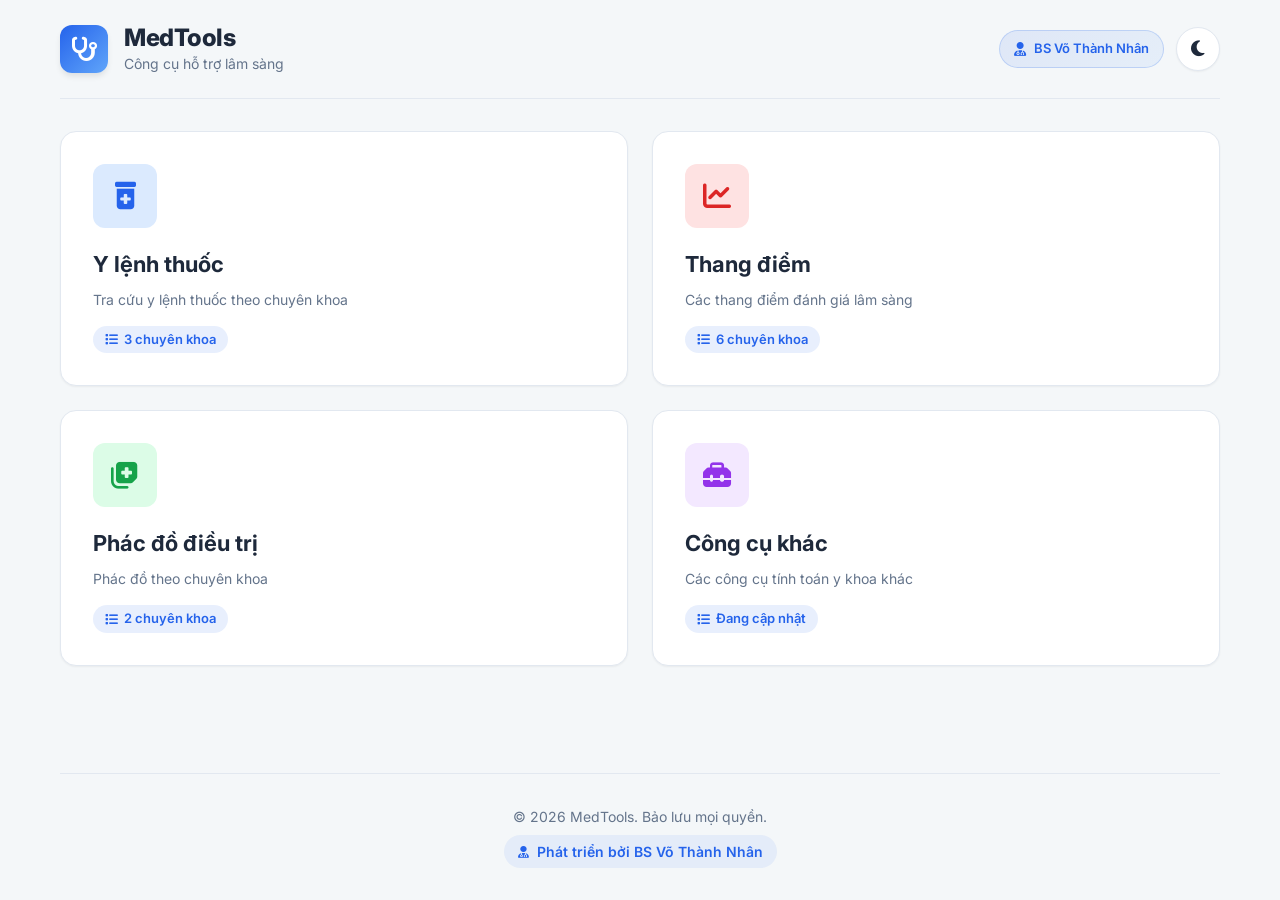
==== index.html @ 60eca6aa "Rename Untitled-1.html to index.html" ====
<!DOCTYPE html>
<html lang="vi">
<head>
    <meta charset="UTF-8">
    <meta name="viewport" content="width=device-width, initial-scale=1.0">
    <title>MedTools - BS Võ Thành Nhân</title>
    
    <link rel="preconnect" href="https://fonts.googleapis.com">
    <link rel="preconnect" href="https://fonts.gstatic.com" crossorigin>
    <link href="https://fonts.googleapis.com/css2?family=Inter:wght@400;500;600;700;800&display=swap" rel="stylesheet">
    <link rel="stylesheet" href="https://cdnjs.cloudflare.com/ajax/libs/font-awesome/6.4.0/css/all.min.css">

    <style>
        :root {
            --bg-color: #f4f7f9;
            --surface-color: #ffffff;
            --text-primary: #1e293b;
            --text-secondary: #64748b;
            --primary-color: #2563eb;
            --primary-hover: #1d4ed8;
            --border-color: #e2e8f0;
            --shadow-sm: 0 1px 2px 0 rgb(0 0 0 / 0.05);
            --shadow-md: 0 4px 6px -1px rgb(0 0 0 / 0.1);
            --shadow-lg: 0 10px 15px -3px rgb(0 0 0 / 0.1), 0 4px 6px -4px rgb(0 0 0 / 0.1);
            --radius-md: 12px;
            --radius-lg: 16px;
        }

        body.dark-mode {
            --bg-color: #0f172a;
            --surface-color: #1e293b;
            --text-primary: #f8fafc;
            --text-secondary: #94a3b8;
            --primary-color: #3b82f6;
            --primary-hover: #60a5fa;
            --border-color: #334155;
            --shadow-lg: 0 10px 15px -3px rgb(0 0 0 / 0.5);
        }

        * { margin: 0; padding: 0; box-sizing: border-box; }

        body {
            font-family: 'Inter', sans-serif;
            background-color: var(--bg-color);
            color: var(--text-primary);
            line-height: 1.5;
            transition: background-color 0.3s ease, color 0.3s ease;
            min-height: 100vh;
        }

        .app {
            max-width: 1200px;
            margin: 0 auto;
            padding: 0 20px;
            min-height: 100vh;
            display: flex;
            flex-direction: column;
        }

        /* ================= HEADER ================= */
        .top-header {
            display: flex;
            justify-content: space-between;
            align-items: center;
            padding: 24px 0;
            border-bottom: 1px solid var(--border-color);
            margin-bottom: 32px;
        }

        .brand { display: flex; align-items: center; gap: 16px; cursor: pointer; }

        .brand-icon {
            width: 48px; height: 48px;
            background: linear-gradient(135deg, var(--primary-color), #60a5fa);
            color: white;
            border-radius: var(--radius-md);
            display: flex; align-items: center; justify-content: center;
            font-size: 24px;
            box-shadow: var(--shadow-md);
        }

        .brand-text h1 {
            font-size: 24px; font-weight: 800;
            color: var(--text-primary); line-height: 1.2;
            letter-spacing: -0.5px;
        }

        .brand-text p { font-size: 14px; color: var(--text-secondary); }

        .header-right { display: flex; align-items: center; }

        .author-badge {
            display: inline-flex;
            align-items: center;
            gap: 8px;
            padding: 8px 14px;
            background: linear-gradient(135deg, rgba(37, 99, 235, 0.1), rgba(96, 165, 250, 0.1));
            border: 1px solid rgba(37, 99, 235, 0.2);
            border-radius: 50px;
            font-size: 13px;
            font-weight: 600;
            color: var(--primary-color);
            margin-right: 12px;
        }

        .author-badge i { font-size: 14px; }

        .theme-btn {
            width: 44px; height: 44px;
            border-radius: 50%;
            border: 1px solid var(--border-color);
            background-color: var(--surface-color);
            color: var(--text-primary);
            font-size: 18px; cursor: pointer;
            display: flex; align-items: center; justify-content: center;
            transition: all 0.2s ease;
            box-shadow: var(--shadow-sm);
        }

        .theme-btn:hover {
            background-color: var(--primary-color);
            color: white;
            border-color: var(--primary-color);
            transform: translateY(-2px) rotate(15deg);
        }

        /* ================= MAIN ================= */
        .main-content { flex: 1; }

        .categories-grid {
            display: grid;
            grid-template-columns: repeat(2, 1fr);
            gap: 24px;
        }

        .category-card {
            background-color: var(--surface-color);
            border: 1px solid var(--border-color);
            border-radius: var(--radius-lg);
            padding: 32px;
            transition: all 0.3s ease;
            cursor: pointer;
            box-shadow: var(--shadow-sm);
            position: relative;
            overflow: hidden;
        }

        .category-card::before {
            content: '';
            position: absolute;
            top: 0; left: 0;
            width: 100%; height: 4px;
            background: linear-gradient(90deg, var(--primary-color), #60a5fa);
            transform: scaleX(0);
            transform-origin: left;
            transition: transform 0.3s ease;
        }

        .category-card:hover {
            transform: translateY(-6px);
            box-shadow: var(--shadow-lg);
            border-color: var(--primary-color);
        }

        .category-card:hover::before { transform: scaleX(1); }

        .category-icon {
            width: 64px; height: 64px;
            border-radius: var(--radius-md);
            display: flex; align-items: center; justify-content: center;
            font-size: 28px;
            margin-bottom: 20px;
        }

        .category-card h2 {
            font-size: 22px; font-weight: 700;
            margin-bottom: 8px;
            color: var(--text-primary);
        }

        .category-card > p {
            font-size: 14px;
            color: var(--text-secondary);
            margin-bottom: 16px;
        }

        .sub-count {
            display: inline-flex;
            align-items: center;
            gap: 6px;
            font-size: 13px;
            color: var(--primary-color);
            font-weight: 600;
            padding: 4px 12px;
            background-color: rgba(37, 99, 235, 0.1);
            border-radius: 50px;
        }

        .bg-blue { background-color: #dbeafe; color: #2563eb; }
        .bg-red { background-color: #fee2e2; color: #dc2626; }
        .bg-green { background-color: #dcfce7; color: #16a34a; }
        .bg-purple { background-color: #f3e8ff; color: #9333ea; }

        body.dark-mode .bg-blue { background-color: rgba(37, 99, 235, 0.2); }
        body.dark-mode .bg-red { background-color: rgba(220, 38, 38, 0.2); }
        body.dark-mode .bg-green { background-color: rgba(22, 163, 74, 0.2); }
        body.dark-mode .bg-purple { background-color: rgba(147, 51, 234, 0.2); }

        /* ================= TRANG ================= */
        .page { display: none; }
        .page.active { display: block; animation: fadeIn 0.3s ease; }

        @keyframes fadeIn {
            from { opacity: 0; transform: translateY(10px); }
            to { opacity: 1; transform: translateY(0); }
        }

        .breadcrumb {
            display: flex;
            align-items: center;
            gap: 8px;
            font-size: 14px;
            color: var(--text-secondary);
            margin-bottom: 24px;
            flex-wrap: wrap;
        }

        .breadcrumb a {
            color: var(--primary-color);
            text-decoration: none;
            cursor: pointer;
            transition: opacity 0.2s;
        }

        .breadcrumb a:hover { opacity: 0.7; }

        .page-title {
            font-size: 28px;
            font-weight: 800;
            margin-bottom: 8px;
            letter-spacing: -0.5px;
        }

        .page-subtitle {
            color: var(--text-secondary);
            margin-bottom: 32px;
            font-size: 15px;
        }

        .sub-grid {
            display: grid;
            grid-template-columns: repeat(auto-fill, minmax(220px, 1fr));
            gap: 16px;
        }

        .sub-card {
            background-color: var(--surface-color);
            border: 1px solid var(--border-color);
            border-radius: var(--radius-md);
            padding: 20px;
            cursor: pointer;
            transition: all 0.25s ease;
            display: flex;
            align-items: center;
            gap: 14px;
        }

        .sub-card:hover {
            border-color: var(--primary-color);
            transform: translateY(-3px);
            box-shadow: var(--shadow-md);
        }

        .sub-card-icon {
            width: 42px; height: 42px;
            border-radius: 10px;
            display: flex; align-items: center; justify-content: center;
            font-size: 18px;
            flex-shrink: 0;
        }

        .sub-card span {
            font-weight: 600;
            font-size: 15px;
            color: var(--text-primary);
        }

        /* ================= TRA CỨU ================= */
        .search-container {
            position: relative;
            max-width: 100%;
            margin-bottom: 24px;
        }

        .search-icon {
            position: absolute;
            left: 20px; top: 50%;
            transform: translateY(-50%);
            color: var(--text-secondary);
            pointer-events: none;
        }

        .search-container input {
            width: 100%;
            padding: 16px 20px 16px 52px;
            border-radius: 50px;
            border: 1px solid var(--border-color);
            background-color: var(--surface-color);
            color: var(--text-primary);
            font-size: 16px;
            font-family: inherit;
            box-shadow: var(--shadow-sm);
            transition: all 0.3s ease;
            outline: none;
        }

        .search-container input:focus {
            border-color: var(--primary-color);
            box-shadow: 0 0 0 4px rgba(37, 99, 235, 0.15);
        }

        .results-list {
            display: flex;
            flex-direction: column;
            gap: 12px;
        }

        .result-item {
            background-color: var(--surface-color);
            border: 1px solid var(--border-color);
            border-radius: var(--radius-md);
            padding: 20px;
            transition: all 0.25s ease;
        }

        .result-item:hover {
            border-color: var(--primary-color);
            box-shadow: var(--shadow-md);
        }

        .result-item.has-tool { border-left: 4px solid var(--primary-color); }

        .result-item h4 {
            font-size: 16px;
            font-weight: 700;
            color: var(--primary-color);
            margin-bottom: 6px;
        }

        .result-item p {
            font-size: 14px;
            color: var(--text-secondary);
            line-height: 1.6;
        }

        .result-item .tag {
            display: inline-block;
            font-size: 11px;
            font-weight: 600;
            padding: 2px 10px;
            border-radius: 50px;
            background-color: rgba(37, 99, 235, 0.1);
            color: var(--primary-color);
            margin-top: 8px;
            text-transform: uppercase;
            letter-spacing: 0.5px;
        }

        .open-tool-btn {
            display: inline-flex;
            align-items: center;
            gap: 6px;
            margin-top: 12px;
            padding: 9px 18px;
            background-color: var(--primary-color);
            color: white;
            border: none;
            border-radius: 50px;
            font-family: inherit;
            font-size: 13px;
            font-weight: 600;
            cursor: pointer;
            transition: all 0.2s ease;
        }

        .open-tool-btn:hover {
            background-color: var(--primary-hover);
            transform: translateY(-1px);
        }

        .empty-state {
            text-align: center;
            padding: 60px 20px;
            color: var(--text-secondary);
        }

        .empty-state i {
            font-size: 48px;
            margin-bottom: 16px;
            opacity: 0.4;
        }

        .back-btn {
            display: inline-flex;
            align-items: center;
            gap: 8px;
            padding: 10px 18px;
            background-color: var(--surface-color);
            border: 1px solid var(--border-color);
            border-radius: 50px;
            color: var(--text-primary);
            font-family: inherit;
            font-size: 14px;
            font-weight: 600;
            cursor: pointer;
            margin-bottom: 20px;
            transition: all 0.2s ease;
        }

        .back-btn:hover {
            background-color: var(--primary-color);
            color: white;
            border-color: var(--primary-color);
        }

        /* ================= CÔNG CỤ ĐÁNH GIÁ ================= */
        .assess-tool {
            background-color: var(--surface-color);
            border: 1px solid var(--border-color);
            border-radius: var(--radius-lg);
            padding: 28px;
            margin-bottom: 24px;
            box-shadow: var(--shadow-sm);
        }

        .assess-header {
            display: flex;
            align-items: center;
            gap: 14px;
            margin-bottom: 20px;
            padding-bottom: 18px;
            border-bottom: 1px solid var(--border-color);
        }

        .assess-header-icon {
            width: 48px; height: 48px;
            border-radius: var(--radius-md);
            display: flex; align-items: center; justify-content: center;
            font-size: 22px;
            flex-shrink: 0;
        }

        .assess-header-text h3 {
            font-size: 17px;
            font-weight: 700;
            margin-bottom: 2px;
        }

        .assess-header-text p {
            font-size: 13px;
            color: var(--text-secondary);
        }

        .assess-question {
            padding: 16px 0;
            border-bottom: 1px solid var(--border-color);
        }

        .assess-question:last-of-type { border-bottom: none; }

        .assess-q-title {
            font-size: 14px;
            font-weight: 600;
            margin-bottom: 10px;
            color: var(--text-primary);
        }

        .assess-options {
            display: flex;
            flex-wrap: wrap;
            gap: 8px;
        }

        .assess-opt {
            display: inline-flex;
            align-items: center;
            gap: 6px;
            padding: 8px 14px;
            border: 2px solid var(--border-color);
            border-radius: 50px;
            background-color: var(--surface-color);
            color: var(--text-primary);
            font-size: 13px;
            font-weight: 500;
            cursor: pointer;
            transition: all 0.2s ease;
            font-family: inherit;
        }

        .assess-opt:hover {
            border-color: var(--primary-color);
            transform: translateY(-1px);
        }

        .assess-opt.selected {
            background-color: var(--primary-color);
            border-color: var(--primary-color);
            color: white;
            box-shadow: 0 4px 12px rgba(37, 99, 235, 0.3);
        }

        .opt-point {
            display: inline-flex;
            align-items: center;
            justify-content: center;
            min-width: 22px;
            height: 20px;
            padding: 0 6px;
            border-radius: 50px;
            background-color: rgba(37, 99, 235, 0.15);
            color: var(--primary-color);
            font-size: 11px;
            font-weight: 700;
        }

        .assess-opt.selected .opt-point {
            background-color: rgba(255, 255, 255, 0.3);
            color: white;
        }

        .assess-result {
            margin-top: 24px;
            padding: 24px;
            border-radius: var(--radius-md);
            background: linear-gradient(135deg, rgba(37, 99, 235, 0.08), rgba(96, 165, 250, 0.08));
            border: 2px solid rgba(37, 99, 235, 0.2);
            display: none;
        }

        .assess-result.show { display: block; animation: fadeIn 0.4s ease; }

        .assess-score-row {
            display: flex;
            align-items: center;
            gap: 20px;
            flex-wrap: wrap;
            margin-bottom: 16px;
        }

        .assess-score-big {
            font-size: 52px;
            font-weight: 800;
            color: var(--primary-color);
            line-height: 1;
        }

        .assess-score-info { flex: 1; }

        .assess-score-info .label {
            font-size: 13px;
            color: var(--text-secondary);
            text-transform: uppercase;
            letter-spacing: 1px;
            font-weight: 600;
        }

        .assess-verdict {
            display: inline-block;
            padding: 6px 16px;
            border-radius: 50px;
            font-size: 14px;
            font-weight: 700;
            color: white;
            margin-top: 6px;
        }

        .verdict-low { background-color: #16a34a; }
        .verdict-mid { background-color: #ea580c; }
        .verdict-high { background-color: #dc2626; }

        .assess-advice {
            font-size: 14px;
            color: var(--text-primary);
            line-height: 1.7;
            padding: 14px 16px;
            background-color: var(--surface-color);
            border-radius: var(--radius-md);
            border-left: 4px solid var(--primary-color);
        }

        /* Bảng tham chiếu */
        .ref-title {
            font-size: 14px;
            font-weight: 700;
            margin: 28px 0 12px 0;
            display: flex;
            align-items: center;
            gap: 8px;
            color: var(--text-primary);
        }

        .ref-title i { color: var(--primary-color); }

        .ref-table {
            width: 100%;
            border-collapse: collapse;
            font-size: 13px;
            background-color: var(--surface-color);
            border-radius: var(--radius-md);
            overflow: hidden;
            border: 1px solid var(--border-color);
        }

        .ref-table th {
            background-color: rgba(37, 99, 235, 0.08);
            color: var(--primary-color);
            padding: 12px 16px;
            text-align: left;
            font-weight: 700;
            font-size: 12px;
            text-transform: uppercase;
            letter-spacing: 0.5px;
        }

        .ref-table td {
            padding: 12px 16px;
            border-top: 1px solid var(--border-color);
            color: var(--text-primary);
        }

        .ref-table tr:hover td { background-color: rgba(37, 99, 235, 0.04); }

        .ref-badge {
            display: inline-block;
            padding: 3px 10px;
            border-radius: 50px;
            font-size: 11px;
            font-weight: 700;
            color: white;
        }

        .badge-low { background-color: #16a34a; }
        .badge-mid { background-color: #ea580c; }
        .badge-high { background-color: #dc2626; }

        /* ================= FOOTER ================= */
        .footer {
            text-align: center;
            padding: 32px 0;
            margin-top: 40px;
            border-top: 1px solid var(--border-color);
            color: var(--text-secondary);
            font-size: 14px;
        }

        .footer-author {
            display: inline-flex;
            align-items: center;
            gap: 8px;
            padding: 6px 14px;
            background-color: rgba(37, 99, 235, 0.08);
            border-radius: 50px;
            color: var(--primary-color);
            font-weight: 600;
            margin-top: 8px;
        }

        .footer-author i { font-size: 12px; }

        @media (max-width: 700px) {
            .categories-grid { grid-template-columns: 1fr; }
            .brand-text h1 { font-size: 20px; }
            .brand-text p { font-size: 12px; }
            .brand-icon { width: 40px; height: 40px; font-size: 20px; }
            .page-title { font-size: 22px; }
            .category-card { padding: 24px; }
            .author-badge span { display: none; }
            .author-badge { padding: 8px 10px; }
            .assess-score-big { font-size: 40px; }
        }
    </style>
</head>
<body>
    <div class="app">
        <!-- ================= HEADER ================= -->
        <header class="top-header">
            <div class="brand" onclick="goHome()">
                <div class="brand-icon"><i class="fa-solid fa-stethoscope"></i></div>
                <div class="brand-text">
                    <h1>MedTools</h1>
                    <p>Công cụ hỗ trợ lâm sàng</p>
                </div>
            </div>
            <div class="header-right">
                <div class="author-badge" title="Tác giả: BS Võ Thành Nhân">
                    <i class="fa-solid fa-user-doctor"></i>
                    <span>BS Võ Thành Nhân</span>
                </div>
                <button class="theme-btn" onclick="toggleTheme()" aria-label="Đổi giao diện">
                    <i class="fa-solid fa-moon"></i>
                </button>
            </div>
        </header>

        <main class="main-content">

            <!-- ============ TRANG CHỦ ============ -->
            <div id="page-home" class="page active">
                <div class="categories-grid">
                    <div class="category-card" onclick="openCategory('ylenh')">
                        <div class="category-icon bg-blue"><i class="fa-solid fa-prescription-bottle-medical"></i></div>
                        <h2>Y lệnh thuốc</h2>
                        <p>Tra cứu y lệnh thuốc theo chuyên khoa</p>
                        <span class="sub-count"><i class="fa-solid fa-list"></i> 3 chuyên khoa</span>
                    </div>

                    <div class="category-card" onclick="openCategory('thangdiem')">
                        <div class="category-icon bg-red"><i class="fa-solid fa-chart-line"></i></div>
                        <h2>Thang điểm</h2>
                        <p>Các thang điểm đánh giá lâm sàng</p>
                        <span class="sub-count"><i class="fa-solid fa-list"></i> 6 chuyên khoa</span>
                    </div>

                    <div class="category-card" onclick="openCategory('phacdo')">
                        <div class="category-icon bg-green"><i class="fa-solid fa-notes-medical"></i></div>
                        <h2>Phác đồ điều trị</h2>
                        <p>Phác đồ theo chuyên khoa</p>
                        <span class="sub-count"><i class="fa-solid fa-list"></i> 2 chuyên khoa</span>
                    </div>

                    <div class="category-card" onclick="openCategory('khac')">
                        <div class="category-icon bg-purple"><i class="fa-solid fa-toolbox"></i></div>
                        <h2>Công cụ khác</h2>
                        <p>Các công cụ tính toán y khoa khác</p>
                        <span class="sub-count"><i class="fa-solid fa-list"></i> Đang cập nhật</span>
                    </div>
                </div>
            </div>

            <!-- ============ TRANG TIỂU MỤC ============ -->
            <div id="page-sub" class="page">
                <button class="back-btn" onclick="goHome()">
                    <i class="fa-solid fa-arrow-left"></i> Quay lại
                </button>
                <div class="breadcrumb">
                    <a onclick="goHome()">Trang chủ</a>
                    <i class="fa-solid fa-chevron-right" style="font-size:10px"></i>
                    <span id="breadcrumb-current"></span>
                </div>
                <h2 class="page-title" id="sub-title"></h2>
                <p class="page-subtitle" id="sub-subtitle"></p>
                <div class="sub-grid" id="sub-grid"></div>
            </div>

            <!-- ============ TRANG TRA CỨU ============ -->
            <div id="page-search" class="page">
                <button class="back-btn" onclick="goBack()">
                    <i class="fa-solid fa-arrow-left"></i> Quay lại
                </button>
                <div class="breadcrumb">
                    <a onclick="goHome()">Trang chủ</a>
                    <i class="fa-solid fa-chevron-right" style="font-size:10px"></i>
                    <a id="bc-parent" onclick="goBack()"></a>
                    <i class="fa-solid fa-chevron-right" style="font-size:10px"></i>
                    <span id="bc-current"></span>
                </div>
                <h2 class="page-title" id="search-title"></h2>
                <p class="page-subtitle" id="search-subtitle"></p>

                <div class="search-container">
                    <i class="fa-solid fa-magnifying-glass search-icon"></i>
                    <input type="text" id="search-input" placeholder="Tìm kiếm nội dung..." oninput="handleSearch()">
                </div>

                <div class="results-list" id="results-list"></div>
            </div>

            <!-- ============ TRANG CÔNG CỤ ĐÁNH GIÁ ============ -->
            <div id="page-tool" class="page">
                <button class="back-btn" onclick="goBack()">
                    <i class="fa-solid fa-arrow-left"></i> Quay lại
                </button>
                <div class="breadcrumb">
                    <a onclick="goHome()">Trang chủ</a>
                    <i class="fa-solid fa-chevron-right" style="font-size:10px"></i>
                    <a id="tool-bc-parent" onclick="goBack()"></a>
                    <i class="fa-solid fa-chevron-right" style="font-size:10px"></i>
                    <span id="tool-bc-current"></span>
                </div>
                <h2 class="page-title" id="tool-title"></h2>
                <p class="page-subtitle" id="tool-subtitle"></p>

                <div class="assess-tool">
                    <div class="assess-header">
                        <div class="assess-header-icon bg-red"><i class="fa-solid fa-clipboard-check"></i></div>
                        <div class="assess-header-text">
                            <h3>Chọn đáp án cho từng mục</h3>
                            <p>Điểm sẽ tự động cập nhật khi bạn chọn</p>
                        </div>
                    </div>
                    <div id="assess-questions"></div>
                </div>

                <div class="assess-result" id="assess-result">
                    <div class="assess-score-row">
                        <div class="assess-score-big" id="assess-score">0</div>
                        <div class="assess-score-info">
                            <div class="label">Tổng điểm</div>
                            <span class="assess-verdict verdict-low" id="assess-verdict">Chưa đủ dữ liệu</span>
                        </div>
                    </div>
                    <div class="assess-advice" id="assess-advice">Hãy chọn đáp án cho tất cả các mục để xem kết quả.</div>
                </div>

                <div class="ref-title">
                    <i class="fa-solid fa-table-list"></i> Bảng tham chiếu
                </div>
                <table class="ref-table">
                    <thead>
                        <tr>
                            <th style="width: 130px;">Điểm</th>
                            <th style="width: 130px;">Mức độ</th>
                            <th>Ý nghĩa lâm sàng</th>
                        </tr>
                    </thead>
                    <tbody id="ref-tbody"></tbody>
                </table>
            </div>

        </main>

        <!-- ================= FOOTER ================= -->
        <footer class="footer">
            <p>&copy; 2026 MedTools. Bảo lưu mọi quyền.</p>
            <div class="footer-author">
                <i class="fa-solid fa-user-doctor"></i>
                Phát triển bởi BS Võ Thành Nhân
            </div>
        </footer>
    </div>

    <script>
        const DATA = {
            ylenh: {
                title: "Y lệnh thuốc",
                subtitle: "Chọn chuyên khoa để tra cứu y lệnh",
                color: "bg-blue",
                subs: [
                    {
                        name: "Kháng sinh",
                        icon: "fa-bacteria",
                        items: [
                            { title: "Amoxicillin", desc: "Liều người lớn: 500mg mỗi 8h. Trẻ em: 25-45 mg/kg/ngày chia 2-3 lần.", tag: "Kháng sinh" },
                            { title: "Ceftriaxone", desc: "Liều người lớn: 1-2g tiêm TM/ngày. Viêm màng não: 2g mỗi 12h.", tag: "Kháng sinh" },
                            { title: "Azithromycin", desc: "Liều: 500mg/ngày x 3 ngày, hoặc 500mg ngày 1 rồi 250mg ngày 2-5.", tag: "Kháng sinh" },
                            { title: "Vancomycin", desc: "Liều: 15-20 mg/kg mỗi 8-12h. Theo dõi nồng độ đáy 15-20 mcg/mL.", tag: "Kháng sinh" },
                            { title: "Levofloxacin", desc: "Liều: 500-750mg/ngày. Viêm phổi cộng đồng: 500mg/ngày x 7-14 ngày.", tag: "Kháng sinh" }
                        ]
                    },
                    {
                        name: "Thần kinh",
                        icon: "fa-brain",
                        items: [
                            { title: "Diazepam", desc: "Co giật: 5-10mg tiêm TM chậm, lặp lại sau 10-15 phút nếu cần.", tag: "Thần kinh" },
                            { title: "Phenytoin", desc: "Liều tấn công: 15-20 mg/kg TM. Duy trì: 100mg mỗi 8h.", tag: "Thần kinh" },
                            { title: "Manitol 20%", desc: "Phù não: 0.25-1 g/kg TM nhanh trong 15-20 phút.", tag: "Thần kinh" },
                            { title: "Levetiracetam", desc: "Động kinh: khởi đầu 500mg mỗi 12h, tăng dần tối đa 1500mg mỗi 12h.", tag: "Thần kinh" }
                        ]
                    },
                    {
                        name: "Tim mạch",
                        icon: "fa-heart-pulse",
                        items: [
                            { title: "Adrenalin", desc: "Ngừng tim: 1mg TM mỗi 3-5 phút. Sốc phản vệ: 0.5mg TB mặt trước đùi.", tag: "Tim mạch" },
                            { title: "Amiodarone", desc: "Rung thất: 300mg TM nhanh, sau đó 150mg. Duy trì 1mg/phút trong 6h.", tag: "Tim mạch" },
                            { title: "Furosemide", desc: "Phù phổi cấp: 40-80mg TM chậm. Tối đa 200mg/lần.", tag: "Tim mạch" },
                            { title: "Nitroglycerin", desc: "Đau thắt ngực: 0.4mg ngậm dưới lưỡi, lặp lại mỗi 5 phút tối đa 3 lần.", tag: "Tim mạch" },
                            { title: "Digoxin", desc: "Suy tim: liều tấn công 0.5mg TM, sau đó 0.25mg mỗi 6h tối đa 1-1.5mg.", tag: "Tim mạch" }
                        ]
                    }
                ]
            },
            thangdiem: {
                title: "Thang điểm",
                subtitle: "Chọn chuyên khoa để tra cứu thang điểm",
                color: "bg-red",
                subs: [
                    {
                        name: "ICU",
                        icon: "fa-bed-pulse",
                        items: [
                            { title: "APACHE II", desc: "Đánh giá độ nặng bệnh nhân ICU. Điểm 0-71, >25 điểm tiên lượng tử vong cao.", tag: "ICU" },
                            { title: "SOFA", desc: "Đánh giá suy đa tạng. Điểm 0-24, mỗi cơ quan 0-4 điểm.", tag: "ICU" },
                            { title: "GCS", desc: "Thang điểm hôn mê Glasgow: Mắt (1-4) + Lời nói (1-5) + Vận động (1-6) = 3-15.", tag: "ICU" },
                            { title: "RASS", desc: "Richmond Agitation-Sedation Scale: từ -5 (hôn mê) đến +4 (hung hăng).", tag: "ICU" }
                        ]
                    },
                    {
                        name: "Tim mạch",
                        icon: "fa-heart-pulse",
                        items: [
                            { title: "CHA₂DS₂-VASc", desc: "Đánh giá nguy cơ đột quỵ ở bệnh nhân rung nhĩ. ≥2 điểm ở nam, ≥3 ở nữ cần kháng đông.", tag: "Tim mạch", tool: "cha2ds2vasc" },
                            { title: "HAS-BLED", desc: "Đánh giá nguy cơ xuất huyết khi dùng kháng đông. ≥3 điểm là nguy cơ cao.", tag: "Tim mạch", tool: "hasbled" },
                            { title: "GRACE", desc: "Tiên lượng hội chứng vành cấp. Phân tầng nguy cơ tử vong 6 tháng.", tag: "Tim mạch", tool: "grace" },
                            { title: "SCORE2", desc: "Đánh giá nguy cơ tim mạch 10 năm ở người 40-69 tuổi (châu Âu).", tag: "Tim mạch", tool: "score2" }
                        ]
                    },
                    {
                        name: "Thần kinh",
                        icon: "fa-brain",
                        items: [
                            { title: "NIH Stroke Scale (NIHSS)", desc: "Đánh giá mức độ nặng đột quỵ. 0-42 điểm, ≥21 là nặng.", tag: "Thần kinh", tool: "nihss" },
                            { title: "mRS", desc: "Modified Rankin Scale đánh giá tàn tật sau đột quỵ: 0-6.", tag: "Thần kinh" },
                            { title: "Hunt & Hess", desc: "Phân độ xuất huyết dưới nhện: I-V.", tag: "Thần kinh" },
                            { title: "ABCD2", desc: "Đánh giá nguy cơ đột quỵ sau cơn thiếu máu não thoáng qua. 0-7 điểm.", tag: "Thần kinh" }
                        ]
                    },
                    {
                        name: "Hô hấp",
                        icon: "fa-lungs",
                        items: [
                            { title: "CURB-65", desc: "Đánh giá viêm phổi cộng đồng. ≥2 điểm cần nhập viện, ≥3 cần ICU.", tag: "Hô hấp" },
                            { title: "PSI/PORT", desc: "Pneumonia Severity Index phân tầng nguy cơ viêm phổi.", tag: "Hô hấp" },
                            { title: "BODE Index", desc: "Đánh giá tiên lượng COPD: BMI, tắc nghẽn, khó thở, khả năng gắng sức.", tag: "Hô hấp" },
                            { title: "Wells (PE)", desc: "Đánh giá nguy cơ thuyên tắc phổi.", tag: "Hô hấp" }
                        ]
                    },
                    {
                        name: "Tiêu hóa",
                        icon: "fa-stomach",
                        items: [
                            { title: "Child-Pugh", desc: "Đánh giá xơ gan: A, B, C dựa trên bilirubin, albumin, INR, cổ trướng, não gan.", tag: "Tiêu hóa" },
                            { title: "MELD", desc: "Model for End-stage Liver Disease. Dùng để xếp hàng ghép gan.", tag: "Tiêu hóa" },
                            { title: "Glasgow-Blatchford", desc: "Đánh giá xuất huyết tiêu hóa trên. ≤1 có thể xuất viện sớm.", tag: "Tiêu hóa" },
                            { title: "Rockall", desc: "Tiên lượng tử vong trong xuất huyết tiêu hóa.", tag: "Tiêu hóa" }
                        ]
                    },
                    {
                        name: "Thận",
                        icon: "fa-kidney",
                        items: [
                            { title: "AKIN", desc: "Phân độ tổn thương thận cấp: 1-3 dựa trên creatinine và nước tiểu.", tag: "Thận" },
                            { title: "RIFLE", desc: "Risk, Injury, Failure, Loss, ESRD - phân loại AKI.", tag: "Thận" },
                            { title: "KDIGO", desc: "Tiêu chuẩn AKI hiện hành: tăng creatinine ≥0.3 mg/dL trong 48h.", tag: "Thận" },
                            { title: "CKD-EPI", desc: "Tính eGFR đánh giá chức năng thận mạn.", tag: "Thận" }
                        ]
                    }
                ]
            },
            phacdo: {
                title: "Phác đồ điều trị",
                subtitle: "Chọn chuyên khoa để tra cứu phác đồ",
                color: "bg-green",
                subs: [
                    {
                        name: "Tim mạch",
                        icon: "fa-heart-pulse",
                        items: [
                            { title: "Nhồi máu cơ tim ST chênh lên", desc: "Tái thông mạch vành trong 120 phút. Dùng Aspirin + Ticagrelor + Heparin.", tag: "Tim mạch" },
                            { title: "Suy tim cấp", desc: "Oxy, Nitroglycerin, Furosemide TM, theo dõi huyết áp và nước tiểu.", tag: "Tim mạch" },
                            { title: "Rung nhĩ", desc: "Kiểm soát tần số (Beta-blocker, Digoxin) hoặc chuyển nhịp. Kháng đông theo CHA2DS2-VASc.", tag: "Tim mạch" },
                            { title: "Tăng huyết áp cấp cứu", desc: "Hạ HA từ từ, không quá 25% trong giờ đầu. Dùng Nicardipine hoặc Labetalol TM.", tag: "Tim mạch" }
                        ]
                    },
                    {
                        name: "Thần kinh",
                        icon: "fa-brain",
                        items: [
                            { title: "Đột quỵ thiếu máu não cấp", desc: "rtPA trong 4.5h đầu. Kiểm soát HA <185/110 trước tiêu sợi huyết.", tag: "Thần kinh" },
                            { title: "Xuất huyết não", desc: "Kiểm soát HA, đảo ngược kháng đông, phẫu thuật nếu máu tụ lớn.", tag: "Thần kinh" },
                            { title: "Động kinh co giật", desc: "Benzodiazepine TM, sau đó Phenytoin/Levetiracetam. Tìm nguyên nhân.", tag: "Thần kinh" },
                            { title: "Viêm màng não mủ", desc: "Kháng sinh ngay sau chọc dò: Ceftriaxone + Vancomycin + Ampicillin nếu >50 tuổi.", tag: "Thần kinh" }
                        ]
                    }
                ]
            },
            khac: {
                title: "Công cụ khác",
                subtitle: "Danh mục đang được cập nhật",
                color: "bg-purple",
                subs: []
            }
        };

        /* ============ CÁC CÔNG CỤ ĐÁNH GIÁ TƯƠNG TÁC ============ */
        const TOOLS = {
            cha2ds2vasc: {
                name: "CHA₂DS₂-VASc",
                desc: "Đánh giá nguy cơ đột quỵ ở bệnh nhân rung nhĩ không do bệnh van tim",
                questions: [
                    { id: "c", text: "Suy tim sung huyết / Rối loạn chức năng thất trái (EF ≤40%)", options: [{ label: "Không", point: 0 }, { label: "Có", point: 1 }] },
                    { id: "h", text: "Tăng huyết áp (đang điều trị hoặc HA ≥140/90)", options: [{ label: "Không", point: 0 }, { label: "Có", point: 1 }] },
                    { id: "a2", text: "Tuổi ≥ 75", options: [{ label: "Không", point: 0 }, { label: "Có (+2)", point: 2 }] },
                    { id: "d", text: "Đái tháo đường", options: [{ label: "Không", point: 0 }, { label: "Có", point: 1 }] },
                    { id: "s2", text: "Tiền sử đột quỵ / TIA / Thuyên tắc hệ thống", options: [{ label: "Không", point: 0 }, { label: "Có (+2)", point: 2 }] },
                    { id: "v", text: "Bệnh mạch máu (NMCT cũ, bệnh ĐM ngoại biên, xơ vữa ĐM chủ)", options: [{ label: "Không", point: 0 }, { label: "Có", point: 1 }] },
                    { id: "a", text: "Tuổi 65-74", options: [{ label: "Không", point: 0 }, { label: "Có", point: 1 }] },
                    { id: "sc", text: "Giới tính nữ", options: [{ label: "Không", point: 0 }, { label: "Có", point: 1 }] }
                ],
                interpret: function(score) {
                    if (score === 0) return { level: "low", text: "Nguy cơ thấp", advice: "Không cần kháng đông. Cân nhắc Aspirin nếu có bệnh mạch vành kèm theo." };
                    if (score === 1) return { level: "mid", text: "Nguy cơ trung bình", advice: "Cân nhắc kháng đông uống (DOAC hoặc Warfarin). Đánh giá nguy cơ xuất huyết bằng HAS-BLED trước khi bắt đầu." };
                    return { level: "high", text: "Nguy cơ cao", advice: "Chỉ định kháng đông uống (DOAC ưu tiên hơn Warfarin). Đánh giá HAS-BLED để kiểm soát yếu tố nguy cơ chảy máu." };
                },
                ref: [
                    { range: "0", verdict: "Thấp", level: "low", note: "Không cần kháng đông" },
                    { range: "1", verdict: "Trung bình", level: "mid", note: "Cân nhắc kháng đông" },
                    { range: "≥2", verdict: "Cao", level: "high", note: "Chỉ định kháng đông" }
                ]
            },
            hasbled: {
                name: "HAS-BLED",
                desc: "Đánh giá nguy cơ xuất huyết ở bệnh nhân dùng kháng đông",
                questions: [
                    { id: "h", text: "Tăng huyết áp (HA tâm thu >160 mmHg)", options: [{ label: "Không", point: 0 }, { label: "Có", point: 1 }] },
                    { id: "a1", text: "Suy thận (Dialys, ghép thận, Cr >200 µmol/L)", options: [{ label: "Không", point: 0 }, { label: "Có", point: 1 }] },
                    { id: "a2", text: "Suy gan (Xơ gan, Bilirubin >2x, AST/ALT/ALP >3x)", options: [{ label: "Không", point: 0 }, { label: "Có", point: 1 }] },
                    { id: "s", text: "Đột quỵ trước đó", options: [{ label: "Không", point: 0 }, { label: "Có", point: 1 }] },
                    { id: "b", text: "Tiền sử chảy máu / Thiếu máu do chảy máu", options: [{ label: "Không", point: 0 }, { label: "Có", point: 1 }] },
                    { id: "l", text: "INR không ổn định (TTR <60%)", options: [{ label: "Không", point: 0 }, { label: "Có", point: 1 }] },
                    { id: "e", text: "Tuổi > 65", options: [{ label: "Không", point: 0 }, { label: "Có", point: 1 }] },
                    { id: "d", text: "Thuốc kèm (NSAID, kháng KTC) hoặc nghiện rượu", options: [{ label: "Không", point: 0 }, { label: "Có", point: 1 }] }
                ],
                interpret: function(score) {
                    if (score <= 2) return { level: "low", text: "Nguy cơ thấp", advice: "Có thể dùng kháng đông. Theo dõi định kỳ các yếu tố nguy cơ." };
                    return { level: "high", text: "Nguy cơ cao", advice: "Thận trọng khi dùng kháng đông. Kiểm soát các yếu tố có thể điều chỉnh (HA, NSAID, rượu). Tái khám sát, không nhất thiết chống chỉ định kháng đông." };
                },
                ref: [
                    { range: "0-2", verdict: "Thấp", level: "low", note: "Dùng kháng đông được" },
                    { range: "≥3", verdict: "Cao", level: "high", note: "Thận trọng, theo dõi sát" }
                ]
            },
            grace: {
                name: "GRACE Score",
                desc: "Tiên lượng tử vong ở hội chứng vành cấp (tính tại thời điểm nhập viện)",
                questions: [
                    { id: "age", text: "Tuổi", options: [{ label: "<40", point: 0 }, { label: "40-49", point: 18 }, { label: "50-59", point: 36 }, { label: "60-69", point: 55 }, { label: "70-79", point: 73 }, { label: "≥80", point: 91 }] },
                    { id: "hr", text: "Nhịp tim (lần/phút)", options: [{ label: "<70", point: 0 }, { label: "70-89", point: 3 }, { label: "90-109", point: 9 }, { label: "110-149", point: 15 }, { label: "150-199", point: 24 }, { label: "≥200", point: 38 }] },
                    { id: "sbp", text: "Huyết áp tâm thu (mmHg)", options: [{ label: "<80", point: 58 }, { label: "80-99", point: 53 }, { label: "100-119", point: 43 }, { label: "120-139", point: 34 }, { label: "140-159", point: 24 }, { label: "160-199", point: 10 }, { label: "≥200", point: 0 }] },
                    { id: "cr", text: "Creatinine (mg/dL)", options: [{ label: "0-0.39", point: 1 }, { label: "0.4-0.79", point: 4 }, { label: "0.8-1.19", point: 7 }, { label: "1.2-1.59", point: 10 }, { label: "1.6-1.99", point: 13 }, { label: "2.0-3.99", point: 21 }, { label: "≥4", point: 28 }] },
                    { id: "killip", text: "Phân độ Killip", options: [{ label: "I", point: 0 }, { label: "II", point: 20 }, { label: "III", point: 39 }, { label: "IV", point: 59 }] },
                    { id: "arrest", text: "Ngừng tim lúc nhập viện", options: [{ label: "Không", point: 0 }, { label: "Có", point: 39 }] },
                    { id: "st", text: "ST chênh xuống trên ECG", options: [{ label: "Không", point: 0 }, { label: "Có", point: 28 }] },
                    { id: "enzyme", text: "Men tim tăng cao bất thường", options: [{ label: "Không", point: 0 }, { label: "Có", point: 14 }] }
                ],
                interpret: function(score) {
                    if (score <= 108) return { level: "low", text: "Nguy cơ thấp (<1%)", advice: "Tử vong nội viện <1%. Điều trị nội khoa tích cực, xét can thiệp theo nguy cơ." };
                    if (score <= 140) return { level: "mid", text: "Nguy cơ trung bình (1-3%)", advice: "Tử vong nội viện 1-3%. Cân nhắc can thiệp mạch vành sớm (<72h)." };
                    return { level: "high", text: "Nguy cơ cao (>3%)", advice: "Tử vong nội viện >3%. Can thiệp mạch vành sớm (<24h). Theo dõi tại ICU." };
                },
                ref: [
                    { range: "≤108", verdict: "Thấp", level: "low", note: "Tử vong nội viện <1%" },
                    { range: "109-140", verdict: "Trung bình", level: "mid", note: "Tử vong nội viện 1-3%" },
                    { range: ">140", verdict: "Cao", level: "high", note: "Tử vong nội viện >3%" }
                ]
            },
            score2: {
                name: "SCORE2",
                desc: "Đánh giá nguy cơ tim mạch 10 năm ở người 40-69 tuổi không có bệnh tim mạch",
                questions: [
                    { id: "age", text: "Nhóm tuổi", options: [{ label: "40-49", point: 0 }, { label: "50-59", point: 1 }, { label: "60-69", point: 2 }] },
                    { id: "sex", text: "Giới tính", options: [{ label: "Nữ", point: 0 }, { label: "Nam", point: 1 }] },
                    { id: "smoke", text: "Hút thuốc lá", options: [{ label: "Không", point: 0 }, { label: "Có", point: 1 }] },
                    { id: "sbp", text: "Huyết áp tâm thu", options: [{ label: "<120 mmHg", point: 0 }, { label: "120-139", point: 1 }, { label: "140-159", point: 2 }, { label: "≥160", point: 3 }] },
                    { id: "chol", text: "Cholesterol toàn phần", options: [{ label: "<5 mmol/L", point: 0 }, { label: "5-6.4", point: 1 }, { label: "6.5-7.9", point: 2 }, { label: "≥8", point: 3 }] },
                    { id: "dm", text: "Đái tháo đường", options: [{ label: "Không", point: 0 }, { label: "Có", point: 2 }] }
                ],
                interpret: function(score) {
                    if (score <= 4) return { level: "low", text: "Nguy cơ thấp (<5%)", advice: "Tư vấn lối sống lành mạnh. Kiểm tra định kỳ 3-5 năm." };
                    if (score <= 8) return { level: "mid", text: "Nguy cơ trung bình (5-10%)", advice: "Tư vấn lối sống tích cực. Cân nhắc statin nếu LDL-C cao. Theo dõi 1-2 năm." };
                    return { level: "high", text: "Nguy cơ cao (>10%)", advice: "Chỉ định statin. Kiểm soát huyết áp, đường huyết. Theo dõi sát và can thiệp tích cực." };
                },
                ref: [
                    { range: "0-4", verdict: "Thấp", level: "low", note: "Nguy cơ <5% trong 10 năm" },
                    { range: "5-8", verdict: "Trung bình", level: "mid", note: "Nguy cơ 5-10%" },
                    { range: "≥9", verdict: "Cao", level: "high", note: "Nguy cơ >10%" }
                ]
            },
            nihss: {
                name: "NIH Stroke Scale (NIHSS)",
                desc: "Đánh giá mức độ nặng đột quỵ (tổng điểm 0-42)",
                questions: [
                    { id: "1a", text: "1a. Ý thức - Mức độ tỉnh táo", options: [{ label: "Tỉnh", point: 0 }, { label: "Lơ mơ", point: 1 }, { label: "Hôn mê nhẹ", point: 2 }, { label: "Hôn mê", point: 3 }] },
                    { id: "1b", text: "1b. Ý thức - Trả lời câu hỏi (tháng, tuổi)", options: [{ label: "Đúng cả 2", point: 0 }, { label: "Đúng 1", point: 1 }, { label: "Sai cả 2", point: 2 }] },
                    { id: "1c", text: "1c. Ý thức - Thực hiện y lệnh (nhắm mắt, nắm tay)", options: [{ label: "Đúng cả 2", point: 0 }, { label: "Đúng 1", point: 1 }, { label: "Không làm được", point: 2 }] },
                    { id: "2", text: "2. Vận nhãn (liếc mắt theo lệnh)", options: [{ label: "Bình thường", point: 0 }, { label: "Liệt một phần", point: 1 }, { label: "Liệt hoàn toàn", point: 2 }] },
                    { id: "3", text: "3. Thị trường", options: [{ label: "Bình thường", point: 0 }, { label: "Bán manh một phần", point: 1 }, { label: "Bán manh hoàn toàn", point: 2 }, { label: "Mù cả 2 bên", point: 3 }] },
                    { id: "4", text: "4. Liệt mặt", options: [{ label: "Không", point: 0 }, { label: "Nhẹ", point: 1 }, { label: "Một phần", point: 2 }, { label: "Hoàn toàn", point: 3 }] },
                    { id: "5a", text: "5a. Vận động tay trái", options: [{ label: "Bình thường", point: 0 }, { label: "Drift nhẹ", point: 1 }, { label: "Drift rõ", point: 2 }, { label: "Không chống trọng lực", point: 3 }, { label: "Không cử động", point: 4 }] },
                    { id: "5b", text: "5b. Vận động tay phải", options: [{ label: "Bình thường", point: 0 }, { label: "Drift nhẹ", point: 1 }, { label: "Drift rõ", point: 2 }, { label: "Không chống trọng lực", point: 3 }, { label: "Không cử động", point: 4 }] },
                    { id: "6a", text: "6a. Vận động chân trái", options: [{ label: "Bình thường", point: 0 }, { label: "Drift nhẹ", point: 1 }, { label: "Drift rõ", point: 2 }, { label: "Không chống trọng lực", point: 3 }, { label: "Không cử động", point: 4 }] },
                    { id: "6b", text: "6b. Vận động chân phải", options: [{ label: "Bình thường", point: 0 }, { label: "Drift nhẹ", point: 1 }, { label: "Drift rõ", point: 2 }, { label: "Không chống trọng lực", point: 3 }, { label: "Không cử động", point: 4 }] },
                    { id: "7", text: "7. Thất điều chi (ngón tay - mũi, gót - cẳng chân)", options: [{ label: "Không", point: 0 }, { label: "1 chi", point: 1 }, { label: "2 chi", point: 2 }] },
                    { id: "8", text: "8. Cảm giác", options: [{ label: "Bình thường", point: 0 }, { label: "Mất một phần", point: 1 }, { label: "Mất hoàn toàn", point: 2 }] },
                    { id: "9", text: "9. Ngôn ngữ (mô tả tranh, gọi tên)", options: [{ label: "Bình thường", point: 0 }, { label: "Mất ngôn ngữ nhẹ", point: 1 }, { label: "Mất ngôn ngữ nặng", point: 2 }, { label: "Câm", point: 3 }] },
                    { id: "10", text: "10. Nói khó (đọc từ khó)", options: [{ label: "Bình thường", point: 0 }, { label: "Nhẹ - vừa", point: 1 }, { label: "Nặng", point: 2 }] },
                    { id: "11", text: "11. Mất chú ý (bỏ qua nửa người)", options: [{ label: "Không", point: 0 }, { label: "Một phần", point: 1 }, { label: "Hoàn toàn", point: 2 }] }
                ],
                interpret: function(score) {
                    if (score <= 4) return { level: "low", text: "Đột quỵ nhẹ (0-4)", advice: "Đột quỵ nhẹ. Cân nhắc tiêu sợi huyết nếu trong cửa sổ 4.5h. Theo dõi sát." };
                    if (score <= 15) return { level: "mid", text: "Đột quỵ trung bình (5-15)", advice: "Đột quỵ trung bình. Tiêu sợi huyết nếu đủ điều kiện. Đánh giá can thiệp lấy huyết khối." };
                    if (score <= 20) return { level: "mid", text: "Đột quỵ trung bình - nặng (16-20)", advice: "Đột quỵ trung bình - nặng. Cân nhắc can thiệp lấy huyết khối. Theo dõi ICU." };
                    return { level: "high", text: "Đột quỵ nặng (≥21)", advice: "Đột quỵ nặng. Tiên lượng xấu. Cân nhắc can thiệp lấy huyết khối, chăm sóc ICU tích cực." };
                },
                ref: [
                    { range: "0-4", verdict: "Nhẹ", level: "low", note: "Tiên lượng tốt, có thể dùng rtPA" },
                    { range: "5-15", verdict: "Trung bình", level: "mid", note: "Cân nhắc rtPA / lấy huyết khối" },
                    { range: "16-20", verdict: "Trung bình - nặng", level: "mid", note: "Cân nhắc can thiệp lấy huyết khối" },
                    { range: "≥21", verdict: "Nặng", level: "high", note: "Tiên lượng xấu, chăm sóc ICU" }
                ]
            }
        };

        let currentCategory = null;
        let currentSub = null;
        let currentItems = [];
        let currentToolKey = null;
        let toolSelections = {};

        function showPage(id) {
            document.querySelectorAll('.page').forEach(function(p) {
                p.classList.remove('active');
            });
            document.getElementById(id).classList.add('active');
            window.scrollTo({ top: 0, behavior: 'smooth' });
        }

        function goHome() {
            showPage('page-home');
            currentCategory = null;
            currentSub = null;
        }

        function openCategory(catKey) {
            currentCategory = catKey;
            var cat = DATA[catKey];
            document.getElementById('breadcrumb-current').textContent = cat.title;
            document.getElementById('sub-title').textContent = cat.title;
            document.getElementById('sub-subtitle').textContent = cat.subtitle;

            var grid = document.getElementById('sub-grid');
            grid.innerHTML = '';

            if (cat.subs.length === 0) {
                grid.innerHTML = '<div class="empty-state" style="grid-column:1/-1"><i class="fa-solid fa-hourglass-half"></i><p>Danh mục đang được cập nhật</p></div>';
            } else {
                cat.subs.forEach(function(sub) {
                    var card = document.createElement('div');
                    card.className = 'sub-card';
                    card.onclick = function() { openSub(sub.name); };
                    card.innerHTML = 
                        '<div class="sub-card-icon ' + cat.color + '"><i class="fa-solid ' + sub.icon + '"></i></div>' +
                        '<span>' + sub.name + '</span>';
                    grid.appendChild(card);
                });
            }
            showPage('page-sub');
        }

        function openSub(subName) {
            currentSub = subName;
            var cat = DATA[currentCategory];
            var sub = cat.subs.find(function(s) { return s.name === subName; });
            
            document.getElementById('bc-parent').textContent = cat.title;
            document.getElementById('bc-current').textContent = subName;
            document.getElementById('search-title').textContent = subName;
            document.getElementById('search-subtitle').textContent = 'Tra cứu ' + sub.items.length + ' mục trong chuyên khoa ' + subName;
            document.getElementById('search-input').value = '';
            
            currentItems = sub.items;
            renderResults(sub.items);
            showPage('page-search');
        }

        function goBack() {
            if (currentCategory) {
                openCategory(currentCategory);
            } else {
                goHome();
            }
        }

        function renderResults(items) {
            var list = document.getElementById('results-list');
            if (items.length === 0) {
                list.innerHTML = '<div class="empty-state"><i class="fa-solid fa-magnifying-glass"></i><p>Không tìm thấy kết quả phù hợp</p></div>';
                return;
            }
            var html = '';
            items.forEach(function(item) {
                var toolBtn = '';
                if (item.tool) {
                    toolBtn = '<button class="open-tool-btn" onclick="openTool(\'' + item.tool + '\', \'' + item.title.replace(/'/g, "\\'") + '\', event)"><i class="fa-solid fa-calculator"></i> Mở công cụ tính điểm</button>';
                }
                html += '<div class="result-item' + (item.tool ? ' has-tool' : '') + '">' +
                            '<h4>' + item.title + '</h4>' +
                            '<p>' + item.desc + '</p>' +
                            '<span class="tag">' + item.tag + '</span>' +
                            toolBtn +
                        '</div>';
            });
            list.innerHTML = html;
        }

        function handleSearch() {
            var keyword = document.getElementById('search-input').value.toLowerCase().trim();
            if (keyword === '') {
                renderResults(currentItems);
                return;
            }
            var filtered = currentItems.filter(function(item) {
                return item.title.toLowerCase().includes(keyword) || 
                       item.desc.toLowerCase().includes(keyword) ||
                       item.tag.toLowerCase().includes(keyword);
            });
            renderResults(filtered);
        }

        /* ============ CÔNG CỤ ĐÁNH GIÁ ============ */
        function openTool(toolKey, toolName, evt) {
            if (evt) evt.stopPropagation();
            currentToolKey = toolKey;
            toolSelections = {};
            var tool = TOOLS[toolKey];
            var cat = DATA[currentCategory];
            
            document.getElementById('tool-bc-parent').textContent = cat.title;
            document.getElementById('tool-bc-current').textContent = toolName;
            document.getElementById('tool-title').textContent = tool.name;
            document.getElementById('tool-subtitle').textContent = tool.desc;
            
            // Render câu hỏi
            var container = document.getElementById('assess-questions');
            container.innerHTML = '';
            tool.questions.forEach(function(q) {
                var qDiv = document.createElement('div');
                qDiv.className = 'assess-question';
                var optsHtml = '';
                q.options.forEach(function(opt, i) {
                    optsHtml += '<button class="assess-opt" data-qid="' + q.id + '" data-point="' + opt.point + '" data-idx="' + i + '" onclick="selectOption(this)">' +
                                    opt.label + '<span class="opt-point">' + opt.point + '</span>' +
                                '</button>';
                });
                qDiv.innerHTML = '<div class="assess-q-title">' + q.text + '</div>' +
                                 '<div class="assess-options">' + optsHtml + '</div>';
                container.appendChild(qDiv);
            });
            
            // Render bảng tham chiếu
            var tbody = document.getElementById('ref-tbody');
            tbody.innerHTML = '';
            tool.ref.forEach(function(r) {
                tbody.innerHTML += '<tr>' +
                    '<td><strong>' + r.range + '</strong></td>' +
                    '<td><span class="ref-badge badge-' + r.level + '">' + r.verdict + '</span></td>' +
                    '<td>' + r.note + '</td>' +
                '</tr>';
            });
            
            // Ẩn kết quả ban đầu
            document.getElementById('assess-result').classList.remove('show');
            
            showPage('page-tool');
        }

        function selectOption(btn) {
            var qid = btn.dataset.qid;
            var point = parseInt(btn.dataset.point);
            
            // Bỏ chọn tất cả option cùng câu hỏi
            document.querySelectorAll('.assess-opt[data-qid="' + qid + '"]').forEach(function(b) {
                b.classList.remove('selected');
            });
            
            // Chọn option này
            btn.classList.add('selected');
            toolSelections[qid] = point;
            
            updateToolScore();
        }

        function updateToolScore() {
            var tool = TOOLS[currentToolKey];
            var total = 0;
            var answered = 0;
            
            Object.keys(toolSelections).forEach(function(k) {
                total += toolSelections[k];
                answered++;
            });
            
            // Chỉ hiện kết quả khi đã trả lời TẤT CẢ câu hỏi
            if (answered === tool.questions.length) {
                var result = tool.interpret(total);
                document.getElementById('assess-score').textContent = total;
                var verdict = document.getElementById('assess-verdict');
                verdict.textContent = result.text;
                verdict.className = 'assess-verdict verdict-' + result.level;
                document.getElementById('assess-advice').textContent = result.advice;
                document.getElementById('assess-result').classList.add('show');
            } else {
                document.getElementById('assess-result').classList.remove('show');
            }
        }

        function toggleTheme() {
            document.body.classList.toggle('dark-mode');
            var icon = document.querySelector('.theme-btn i');
            if (document.body.classList.contains('dark-mode')) {
                icon.classList.remove('fa-moon');
                icon.classList.add('fa-sun');
            } else {
                icon.classList.remove('fa-sun');
                icon.classList.add('fa-moon');
            }
        }
    </script>
</body>
</html>
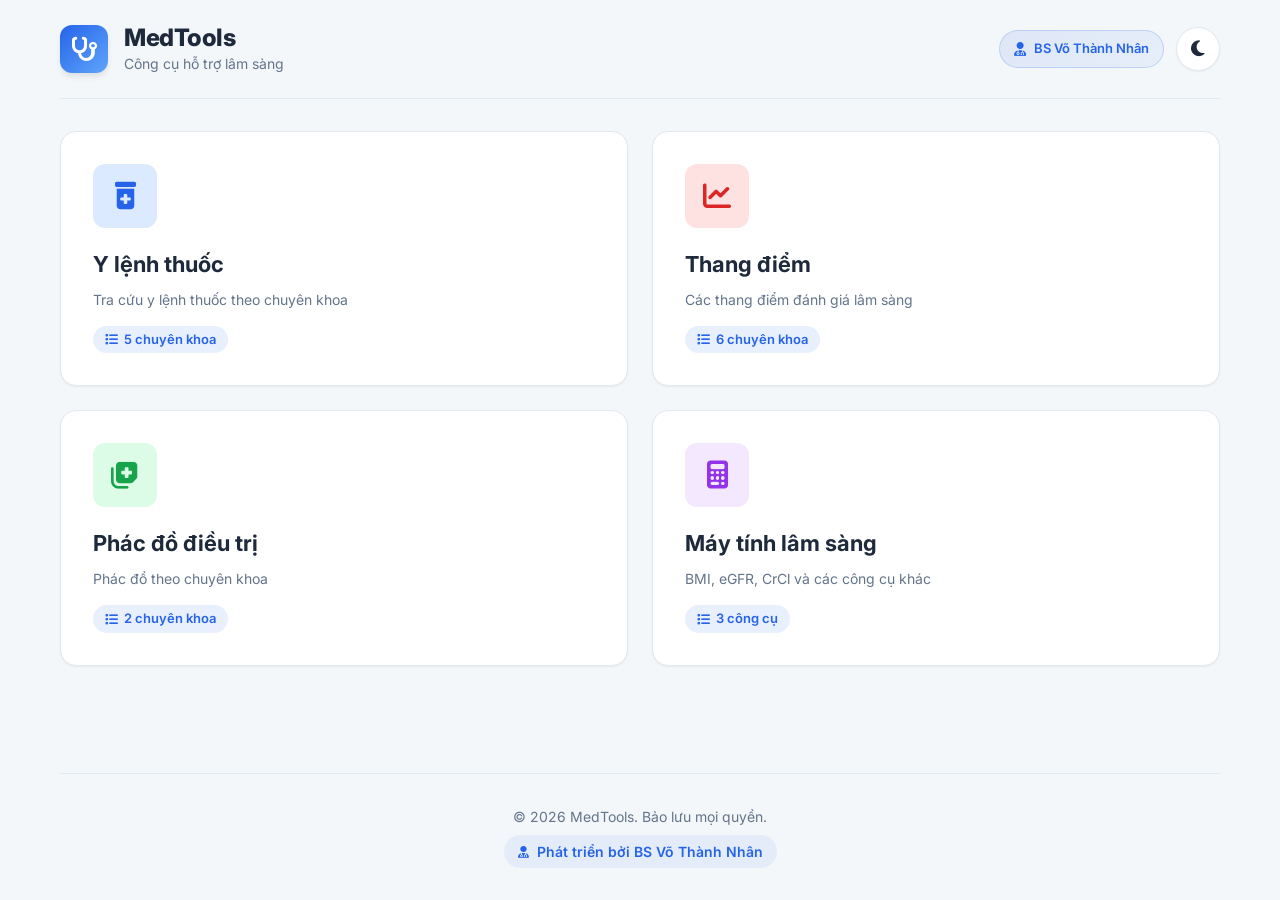
==== commit c5e5133d: "chỉng" ====
--- a/index.html
+++ b/index.html
@@ -25,7 +25,6 @@
             --radius-md: 12px;
             --radius-lg: 16px;
         }
-
         body.dark-mode {
             --bg-color: #0f172a;
             --surface-color: #1e293b;
@@ -36,9 +35,7 @@
             --border-color: #334155;
             --shadow-lg: 0 10px 15px -3px rgb(0 0 0 / 0.5);
         }
-
         * { margin: 0; padding: 0; box-sizing: border-box; }
-
         body {
             font-family: 'Inter', sans-serif;
             background-color: var(--bg-color);
@@ -47,7 +44,6 @@
             transition: background-color 0.3s ease, color 0.3s ease;
             min-height: 100vh;
         }
-
         .app {
             max-width: 1200px;
             margin: 0 auto;
@@ -56,8 +52,6 @@
             display: flex;
             flex-direction: column;
         }
-
-        /* ================= HEADER ================= */
         .top-header {
             display: flex;
             justify-content: space-between;
@@ -66,9 +60,7 @@
             border-bottom: 1px solid var(--border-color);
             margin-bottom: 32px;
         }
-
         .brand { display: flex; align-items: center; gap: 16px; cursor: pointer; }
-
         .brand-icon {
             width: 48px; height: 48px;
             background: linear-gradient(135deg, var(--primary-color), #60a5fa);
@@ -78,17 +70,13 @@
             font-size: 24px;
             box-shadow: var(--shadow-md);
         }
-
         .brand-text h1 {
             font-size: 24px; font-weight: 800;
             color: var(--text-primary); line-height: 1.2;
             letter-spacing: -0.5px;
         }
-
         .brand-text p { font-size: 14px; color: var(--text-secondary); }
-
         .header-right { display: flex; align-items: center; }
-
         .author-badge {
             display: inline-flex;
             align-items: center;
@@ -102,9 +90,7 @@
             color: var(--primary-color);
             margin-right: 12px;
         }
-
         .author-badge i { font-size: 14px; }
-
         .theme-btn {
             width: 44px; height: 44px;
             border-radius: 50%;
@@ -116,23 +102,18 @@
             transition: all 0.2s ease;
             box-shadow: var(--shadow-sm);
         }
-
         .theme-btn:hover {
             background-color: var(--primary-color);
             color: white;
             border-color: var(--primary-color);
             transform: translateY(-2px) rotate(15deg);
         }
-
-        /* ================= MAIN ================= */
         .main-content { flex: 1; }
-
         .categories-grid {
             display: grid;
             grid-template-columns: repeat(2, 1fr);
             gap: 24px;
         }
-
         .category-card {
             background-color: var(--surface-color);
             border: 1px solid var(--border-color);
@@ -144,7 +125,6 @@
             position: relative;
             overflow: hidden;
         }
-
         .category-card::before {
             content: '';
             position: absolute;
@@ -155,15 +135,12 @@
             transform-origin: left;
             transition: transform 0.3s ease;
         }
-
         .category-card:hover {
             transform: translateY(-6px);
             box-shadow: var(--shadow-lg);
             border-color: var(--primary-color);
         }
-
         .category-card:hover::before { transform: scaleX(1); }
-
         .category-icon {
             width: 64px; height: 64px;
             border-radius: var(--radius-md);
@@ -171,19 +148,16 @@
             font-size: 28px;
             margin-bottom: 20px;
         }
-
         .category-card h2 {
             font-size: 22px; font-weight: 700;
             margin-bottom: 8px;
             color: var(--text-primary);
         }
-
         .category-card > p {
             font-size: 14px;
             color: var(--text-secondary);
             margin-bottom: 16px;
         }
-
         .sub-count {
             display: inline-flex;
             align-items: center;
@@ -195,26 +169,22 @@
             background-color: rgba(37, 99, 235, 0.1);
             border-radius: 50px;
         }
-
         .bg-blue { background-color: #dbeafe; color: #2563eb; }
         .bg-red { background-color: #fee2e2; color: #dc2626; }
         .bg-green { background-color: #dcfce7; color: #16a34a; }
         .bg-purple { background-color: #f3e8ff; color: #9333ea; }
-
+        .bg-orange { background-color: #ffedd5; color: #ea580c; }
         body.dark-mode .bg-blue { background-color: rgba(37, 99, 235, 0.2); }
         body.dark-mode .bg-red { background-color: rgba(220, 38, 38, 0.2); }
         body.dark-mode .bg-green { background-color: rgba(22, 163, 74, 0.2); }
         body.dark-mode .bg-purple { background-color: rgba(147, 51, 234, 0.2); }
-
-        /* ================= TRANG ================= */
+        body.dark-mode .bg-orange { background-color: rgba(234, 88, 12, 0.2); }
         .page { display: none; }
         .page.active { display: block; animation: fadeIn 0.3s ease; }
-
         @keyframes fadeIn {
             from { opacity: 0; transform: translateY(10px); }
             to { opacity: 1; transform: translateY(0); }
         }
-
         .breadcrumb {
             display: flex;
             align-items: center;
@@ -224,35 +194,29 @@
             margin-bottom: 24px;
             flex-wrap: wrap;
         }
-
         .breadcrumb a {
             color: var(--primary-color);
             text-decoration: none;
             cursor: pointer;
             transition: opacity 0.2s;
         }
-
         .breadcrumb a:hover { opacity: 0.7; }
-
         .page-title {
             font-size: 28px;
             font-weight: 800;
             margin-bottom: 8px;
             letter-spacing: -0.5px;
         }
-
         .page-subtitle {
             color: var(--text-secondary);
             margin-bottom: 32px;
             font-size: 15px;
         }
-
         .sub-grid {
             display: grid;
             grid-template-columns: repeat(auto-fill, minmax(220px, 1fr));
             gap: 16px;
         }
-
         .sub-card {
             background-color: var(--surface-color);
             border: 1px solid var(--border-color);
@@ -264,13 +228,11 @@
             align-items: center;
             gap: 14px;
         }
-
         .sub-card:hover {
             border-color: var(--primary-color);
             transform: translateY(-3px);
             box-shadow: var(--shadow-md);
         }
-
         .sub-card-icon {
             width: 42px; height: 42px;
             border-radius: 10px;
@@ -278,20 +240,16 @@
             font-size: 18px;
             flex-shrink: 0;
         }
-
         .sub-card span {
             font-weight: 600;
             font-size: 15px;
             color: var(--text-primary);
         }
-
-        /* ================= TRA CỨU ================= */
         .search-container {
             position: relative;
             max-width: 100%;
             margin-bottom: 24px;
         }
-
         .search-icon {
             position: absolute;
             left: 20px; top: 50%;
@@ -299,7 +257,6 @@
             color: var(--text-secondary);
             pointer-events: none;
         }
-
         .search-container input {
             width: 100%;
             padding: 16px 20px 16px 52px;
@@ -313,18 +270,15 @@
             transition: all 0.3s ease;
             outline: none;
         }
-
         .search-container input:focus {
             border-color: var(--primary-color);
             box-shadow: 0 0 0 4px rgba(37, 99, 235, 0.15);
         }
-
         .results-list {
             display: flex;
             flex-direction: column;
             gap: 12px;
         }
-
         .result-item {
             background-color: var(--surface-color);
             border: 1px solid var(--border-color);
@@ -332,27 +286,22 @@
             padding: 20px;
             transition: all 0.25s ease;
         }
-
         .result-item:hover {
             border-color: var(--primary-color);
             box-shadow: var(--shadow-md);
         }
-
         .result-item.has-tool { border-left: 4px solid var(--primary-color); }
-
         .result-item h4 {
             font-size: 16px;
             font-weight: 700;
             color: var(--primary-color);
             margin-bottom: 6px;
         }
-
-        .result-item p {
+        .result-item > p {
             font-size: 14px;
             color: var(--text-secondary);
             line-height: 1.6;
         }
-
         .result-item .tag {
             display: inline-block;
             font-size: 11px;
@@ -365,7 +314,6 @@
             text-transform: uppercase;
             letter-spacing: 0.5px;
         }
-
         .open-tool-btn {
             display: inline-flex;
             align-items: center;
@@ -382,24 +330,84 @@
             cursor: pointer;
             transition: all 0.2s ease;
         }
-
         .open-tool-btn:hover {
             background-color: var(--primary-hover);
             transform: translateY(-1px);
         }
-
+        .toggle-detail-btn {
+            display: inline-flex;
+            align-items: center;
+            gap: 6px;
+            margin-top: 12px;
+            margin-left: 8px;
+            padding: 8px 16px;
+            background-color: transparent;
+            color: var(--primary-color);
+            border: 1px solid var(--primary-color);
+            border-radius: 50px;
+            font-family: inherit;
+            font-size: 13px;
+            font-weight: 600;
+            cursor: pointer;
+            transition: all 0.2s ease;
+        }
+        .toggle-detail-btn:hover {
+            background-color: var(--primary-color);
+            color: white;
+        }
+        .result-detail {
+            margin-top: 14px;
+            padding: 18px;
+            background-color: var(--bg-color);
+            border-radius: var(--radius-md);
+            border-left: 3px solid var(--primary-color);
+            display: none;
+        }
+        .result-detail.show { display: block; animation: fadeIn 0.3s ease; }
+        .detail-row {
+            display: flex;
+            gap: 12px;
+            margin-bottom: 12px;
+            font-size: 13px;
+            line-height: 1.6;
+        }
+        .detail-row:last-child { margin-bottom: 0; }
+        .detail-label {
+            font-weight: 700;
+            color: var(--primary-color);
+            flex-shrink: 0;
+            min-width: 160px;
+        }
+        .detail-value {
+            color: var(--text-primary);
+            flex: 1;
+        }
+        .detail-value.warn {
+            color: #dc2626;
+            font-weight: 600;
+            background-color: rgba(220, 38, 38, 0.08);
+            padding: 8px 12px;
+            border-radius: 8px;
+            display: block;
+        }
+        .detail-value.target {
+            color: #16a34a;
+            font-weight: 600;
+            background-color: rgba(22, 163, 74, 0.08);
+            padding: 8px 12px;
+            border-radius: 8px;
+            display: block;
+        }
         .empty-state {
             text-align: center;
             padding: 60px 20px;
             color: var(--text-secondary);
         }
-
         .empty-state i {
             font-size: 48px;
             margin-bottom: 16px;
             opacity: 0.4;
         }
-
         .back-btn {
             display: inline-flex;
             align-items: center;
@@ -416,14 +424,132 @@
             margin-bottom: 20px;
             transition: all 0.2s ease;
         }
-
         .back-btn:hover {
             background-color: var(--primary-color);
             color: white;
             border-color: var(--primary-color);
         }
-
-        /* ================= CÔNG CỤ ĐÁNH GIÁ ================= */
+        /* ============ CÔNG CỤ TÍNH TOÁN ============ */
+        .calc-tool {
+            background-color: var(--surface-color);
+            border: 1px solid var(--border-color);
+            border-radius: var(--radius-lg);
+            padding: 28px;
+            margin-bottom: 24px;
+            box-shadow: var(--shadow-sm);
+        }
+        .calc-header {
+            display: flex;
+            align-items: center;
+            gap: 14px;
+            margin-bottom: 20px;
+            padding-bottom: 18px;
+            border-bottom: 1px solid var(--border-color);
+        }
+        .calc-header-icon {
+            width: 48px; height: 48px;
+            border-radius: var(--radius-md);
+            display: flex; align-items: center; justify-content: center;
+            font-size: 22px;
+            flex-shrink: 0;
+        }
+        .calc-header-text h3 {
+            font-size: 17px;
+            font-weight: 700;
+            margin-bottom: 2px;
+        }
+        .calc-header-text p {
+            font-size: 13px;
+            color: var(--text-secondary);
+        }
+        .calc-form {
+            display: grid;
+            grid-template-columns: repeat(auto-fill, minmax(220px, 1fr));
+            gap: 16px;
+            margin-bottom: 20px;
+        }
+        .calc-field {
+            display: flex;
+            flex-direction: column;
+            gap: 6px;
+        }
+        .calc-field label {
+            font-size: 13px;
+            font-weight: 600;
+            color: var(--text-primary);
+        }
+        .calc-field input, .calc-field select {
+            padding: 12px 14px;
+            border-radius: var(--radius-md);
+            border: 1.5px solid var(--border-color);
+            background-color: var(--surface-color);
+            color: var(--text-primary);
+            font-family: inherit;
+            font-size: 14px;
+            transition: all 0.2s ease;
+            outline: none;
+        }
+        .calc-field input:focus, .calc-field select:focus {
+            border-color: var(--primary-color);
+            box-shadow: 0 0 0 4px rgba(37, 99, 235, 0.1);
+        }
+        .calc-btn {
+            padding: 12px 28px;
+            background-color: var(--primary-color);
+            color: white;
+            border: none;
+            border-radius: 50px;
+            font-family: inherit;
+            font-size: 14px;
+            font-weight: 700;
+            cursor: pointer;
+            transition: all 0.2s ease;
+        }
+        .calc-btn:hover {
+            background-color: var(--primary-hover);
+            transform: translateY(-2px);
+            box-shadow: var(--shadow-md);
+        }
+        .calc-result-box {
+            margin-top: 20px;
+            padding: 24px;
+            border-radius: var(--radius-md);
+            background: linear-gradient(135deg, rgba(37, 99, 235, 0.08), rgba(96, 165, 250, 0.08));
+            border: 2px solid rgba(37, 99, 235, 0.2);
+            display: none;
+        }
+        .calc-result-box.show { display: block; animation: fadeIn 0.4s ease; }
+        .calc-big-number {
+            font-size: 52px;
+            font-weight: 800;
+            color: var(--primary-color);
+            line-height: 1;
+        }
+        .calc-unit {
+            font-size: 20px;
+            color: var(--text-secondary);
+            font-weight: 600;
+        }
+        .calc-interpret {
+            display: inline-block;
+            padding: 6px 16px;
+            border-radius: 50px;
+            font-size: 14px;
+            font-weight: 700;
+            color: white;
+            margin-top: 10px;
+        }
+        .calc-note {
+            font-size: 13px;
+            color: var(--text-primary);
+            line-height: 1.7;
+            padding: 14px 16px;
+            background-color: var(--surface-color);
+            border-radius: var(--radius-md);
+            border-left: 4px solid var(--primary-color);
+            margin-top: 16px;
+        }
+        /* ============ CÔNG CỤ ĐÁNH GIÁ (Thang điểm tương tác) ============ */
         .assess-tool {
             background-color: var(--surface-color);
             border: 1px solid var(--border-color);
@@ -432,7 +558,6 @@
             margin-bottom: 24px;
             box-shadow: var(--shadow-sm);
         }
-
         .assess-header {
             display: flex;
             align-items: center;
@@ -441,7 +566,6 @@
             padding-bottom: 18px;
             border-bottom: 1px solid var(--border-color);
         }
-
         .assess-header-icon {
             width: 48px; height: 48px;
             border-radius: var(--radius-md);
@@ -449,38 +573,24 @@
             font-size: 22px;
             flex-shrink: 0;
         }
-
-        .assess-header-text h3 {
-            font-size: 17px;
-            font-weight: 700;
-            margin-bottom: 2px;
-        }
-
-        .assess-header-text p {
-            font-size: 13px;
-            color: var(--text-secondary);
-        }
-
+        .assess-header-text h3 { font-size: 17px; font-weight: 700; margin-bottom: 2px; }
+        .assess-header-text p { font-size: 13px; color: var(--text-secondary); }
         .assess-question {
             padding: 16px 0;
             border-bottom: 1px solid var(--border-color);
         }
-
         .assess-question:last-of-type { border-bottom: none; }
-
         .assess-q-title {
             font-size: 14px;
             font-weight: 600;
             margin-bottom: 10px;
             color: var(--text-primary);
         }
-
         .assess-options {
             display: flex;
             flex-wrap: wrap;
             gap: 8px;
         }
-
         .assess-opt {
             display: inline-flex;
             align-items: center;
@@ -496,19 +606,16 @@
             transition: all 0.2s ease;
             font-family: inherit;
         }
-
         .assess-opt:hover {
             border-color: var(--primary-color);
             transform: translateY(-1px);
         }
-
         .assess-opt.selected {
             background-color: var(--primary-color);
             border-color: var(--primary-color);
             color: white;
             box-shadow: 0 4px 12px rgba(37, 99, 235, 0.3);
         }
-
         .opt-point {
             display: inline-flex;
             align-items: center;
@@ -522,12 +629,10 @@
             font-size: 11px;
             font-weight: 700;
         }
-
         .assess-opt.selected .opt-point {
             background-color: rgba(255, 255, 255, 0.3);
             color: white;
         }
-
         .assess-result {
             margin-top: 24px;
             padding: 24px;
@@ -536,9 +641,7 @@
             border: 2px solid rgba(37, 99, 235, 0.2);
             display: none;
         }
-
         .assess-result.show { display: block; animation: fadeIn 0.4s ease; }
-
         .assess-score-row {
             display: flex;
             align-items: center;
@@ -546,16 +649,13 @@
             flex-wrap: wrap;
             margin-bottom: 16px;
         }
-
         .assess-score-big {
             font-size: 52px;
             font-weight: 800;
             color: var(--primary-color);
             line-height: 1;
         }
-
         .assess-score-info { flex: 1; }
-
         .assess-score-info .label {
             font-size: 13px;
             color: var(--text-secondary);
@@ -563,7 +663,6 @@
             letter-spacing: 1px;
             font-weight: 600;
         }
-
         .assess-verdict {
             display: inline-block;
             padding: 6px 16px;
@@ -573,11 +672,9 @@
             color: white;
             margin-top: 6px;
         }
-
         .verdict-low { background-color: #16a34a; }
         .verdict-mid { background-color: #ea580c; }
         .verdict-high { background-color: #dc2626; }
-
         .assess-advice {
             font-size: 14px;
             color: var(--text-primary);
@@ -587,8 +684,6 @@
             border-radius: var(--radius-md);
             border-left: 4px solid var(--primary-color);
         }
-
-        /* Bảng tham chiếu */
         .ref-title {
             font-size: 14px;
             font-weight: 700;
@@ -598,9 +693,7 @@
             gap: 8px;
             color: var(--text-primary);
         }
-
         .ref-title i { color: var(--primary-color); }
-
         .ref-table {
             width: 100%;
             border-collapse: collapse;
@@ -610,7 +703,6 @@
             overflow: hidden;
             border: 1px solid var(--border-color);
         }
-
         .ref-table th {
             background-color: rgba(37, 99, 235, 0.08);
             color: var(--primary-color);
@@ -621,15 +713,12 @@
             text-transform: uppercase;
             letter-spacing: 0.5px;
         }
-
         .ref-table td {
             padding: 12px 16px;
             border-top: 1px solid var(--border-color);
             color: var(--text-primary);
         }
-
         .ref-table tr:hover td { background-color: rgba(37, 99, 235, 0.04); }
-
         .ref-badge {
             display: inline-block;
             padding: 3px 10px;
@@ -638,11 +727,9 @@
             font-weight: 700;
             color: white;
         }
-
         .badge-low { background-color: #16a34a; }
         .badge-mid { background-color: #ea580c; }
         .badge-high { background-color: #dc2626; }
-
         /* ================= FOOTER ================= */
         .footer {
             text-align: center;
@@ -652,7 +739,6 @@
             color: var(--text-secondary);
             font-size: 14px;
         }
-
         .footer-author {
             display: inline-flex;
             align-items: center;
@@ -664,9 +750,7 @@
             font-weight: 600;
             margin-top: 8px;
         }
-
         .footer-author i { font-size: 12px; }
-
         @media (max-width: 700px) {
             .categories-grid { grid-template-columns: 1fr; }
             .brand-text h1 { font-size: 20px; }
@@ -677,12 +761,15 @@
             .author-badge span { display: none; }
             .author-badge { padding: 8px 10px; }
             .assess-score-big { font-size: 40px; }
+            .calc-big-number { font-size: 40px; }
+            .detail-label { min-width: 100%; }
+            .detail-row { flex-direction: column; gap: 4px; }
+            .calc-form { grid-template-columns: 1fr; }
         }
     </style>
 </head>
 <body>
     <div class="app">
-        <!-- ================= HEADER ================= -->
         <header class="top-header">
             <div class="brand" onclick="goHome()">
                 <div class="brand-icon"><i class="fa-solid fa-stethoscope"></i></div>
@@ -703,41 +790,34 @@
         </header>
 
         <main class="main-content">
-
-            <!-- ============ TRANG CHỦ ============ -->
             <div id="page-home" class="page active">
                 <div class="categories-grid">
                     <div class="category-card" onclick="openCategory('ylenh')">
                         <div class="category-icon bg-blue"><i class="fa-solid fa-prescription-bottle-medical"></i></div>
                         <h2>Y lệnh thuốc</h2>
                         <p>Tra cứu y lệnh thuốc theo chuyên khoa</p>
-                        <span class="sub-count"><i class="fa-solid fa-list"></i> 3 chuyên khoa</span>
+                        <span class="sub-count"><i class="fa-solid fa-list"></i> 5 chuyên khoa</span>
                     </div>
-
                     <div class="category-card" onclick="openCategory('thangdiem')">
                         <div class="category-icon bg-red"><i class="fa-solid fa-chart-line"></i></div>
                         <h2>Thang điểm</h2>
                         <p>Các thang điểm đánh giá lâm sàng</p>
                         <span class="sub-count"><i class="fa-solid fa-list"></i> 6 chuyên khoa</span>
                     </div>
-
                     <div class="category-card" onclick="openCategory('phacdo')">
                         <div class="category-icon bg-green"><i class="fa-solid fa-notes-medical"></i></div>
                         <h2>Phác đồ điều trị</h2>
                         <p>Phác đồ theo chuyên khoa</p>
                         <span class="sub-count"><i class="fa-solid fa-list"></i> 2 chuyên khoa</span>
                     </div>
-
                     <div class="category-card" onclick="openCategory('khac')">
-                        <div class="category-icon bg-purple"><i class="fa-solid fa-toolbox"></i></div>
-                        <h2>Công cụ khác</h2>
-                        <p>Các công cụ tính toán y khoa khác</p>
-                        <span class="sub-count"><i class="fa-solid fa-list"></i> Đang cập nhật</span>
+                        <div class="category-icon bg-purple"><i class="fa-solid fa-calculator"></i></div>
+                        <h2>Máy tính lâm sàng</h2>
+                        <p>BMI, eGFR, CrCl và các công cụ khác</p>
+                        <span class="sub-count"><i class="fa-solid fa-list"></i> 3 công cụ</span>
                     </div>
                 </div>
             </div>
-
-            <!-- ============ TRANG TIỂU MỤC ============ -->
             <div id="page-sub" class="page">
                 <button class="back-btn" onclick="goHome()">
                     <i class="fa-solid fa-arrow-left"></i> Quay lại
@@ -751,8 +831,6 @@
                 <p class="page-subtitle" id="sub-subtitle"></p>
                 <div class="sub-grid" id="sub-grid"></div>
             </div>
-
-            <!-- ============ TRANG TRA CỨU ============ -->
             <div id="page-search" class="page">
                 <button class="back-btn" onclick="goBack()">
                     <i class="fa-solid fa-arrow-left"></i> Quay lại
@@ -766,16 +844,12 @@
                 </div>
                 <h2 class="page-title" id="search-title"></h2>
                 <p class="page-subtitle" id="search-subtitle"></p>
-
                 <div class="search-container">
                     <i class="fa-solid fa-magnifying-glass search-icon"></i>
                     <input type="text" id="search-input" placeholder="Tìm kiếm nội dung..." oninput="handleSearch()">
                 </div>
-
                 <div class="results-list" id="results-list"></div>
             </div>
-
-            <!-- ============ TRANG CÔNG CỤ ĐÁNH GIÁ ============ -->
             <div id="page-tool" class="page">
                 <button class="back-btn" onclick="goBack()">
                     <i class="fa-solid fa-arrow-left"></i> Quay lại
@@ -789,7 +863,6 @@
                 </div>
                 <h2 class="page-title" id="tool-title"></h2>
                 <p class="page-subtitle" id="tool-subtitle"></p>
-
                 <div class="assess-tool">
                     <div class="assess-header">
                         <div class="assess-header-icon bg-red"><i class="fa-solid fa-clipboard-check"></i></div>
@@ -800,7 +873,6 @@
                     </div>
                     <div id="assess-questions"></div>
                 </div>
-
                 <div class="assess-result" id="assess-result">
                     <div class="assess-score-row">
                         <div class="assess-score-big" id="assess-score">0</div>
@@ -811,7 +883,6 @@
                     </div>
                     <div class="assess-advice" id="assess-advice">Hãy chọn đáp án cho tất cả các mục để xem kết quả.</div>
                 </div>
-
                 <div class="ref-title">
                     <i class="fa-solid fa-table-list"></i> Bảng tham chiếu
                 </div>
@@ -826,10 +897,23 @@
                     <tbody id="ref-tbody"></tbody>
                 </table>
             </div>
-
+            <!-- TRANG MÁY TÍNH LÂM SÀNG -->
+            <div id="page-calc" class="page">
+                <button class="back-btn" onclick="goBack()">
+                    <i class="fa-solid fa-arrow-left"></i> Quay lại
+                </button>
+                <div class="breadcrumb">
+                    <a onclick="goHome()">Trang chủ</a>
+                    <i class="fa-solid fa-chevron-right" style="font-size:10px"></i>
+                    <a id="calc-bc-parent" onclick="goBack()"></a>
+                    <i class="fa-solid fa-chevron-right" style="font-size:10px"></i>
+                    <span id="calc-bc-current"></span>
+                </div>
+                <h2 class="page-title" id="calc-title"></h2>
+                <p class="page-subtitle" id="calc-subtitle"></p>
+                <div class="calc-tool" id="calc-content"></div>
+            </div>
         </main>
-
-        <!-- ================= FOOTER ================= -->
         <footer class="footer">
             <p>&copy; 2026 MedTools. Bảo lưu mọi quyền.</p>
             <div class="footer-author">
@@ -837,9 +921,7 @@
                 Phát triển bởi BS Võ Thành Nhân
             </div>
         </footer>
-    </div>
-
-    <script>
+    </div>    <script>
         const DATA = {
             ylenh: {
                 title: "Y lệnh thuốc",
@@ -850,11 +932,97 @@
                         name: "Kháng sinh",
                         icon: "fa-bacteria",
                         items: [
-                            { title: "Amoxicillin", desc: "Liều người lớn: 500mg mỗi 8h. Trẻ em: 25-45 mg/kg/ngày chia 2-3 lần.", tag: "Kháng sinh" },
-                            { title: "Ceftriaxone", desc: "Liều người lớn: 1-2g tiêm TM/ngày. Viêm màng não: 2g mỗi 12h.", tag: "Kháng sinh" },
-                            { title: "Azithromycin", desc: "Liều: 500mg/ngày x 3 ngày, hoặc 500mg ngày 1 rồi 250mg ngày 2-5.", tag: "Kháng sinh" },
-                            { title: "Vancomycin", desc: "Liều: 15-20 mg/kg mỗi 8-12h. Theo dõi nồng độ đáy 15-20 mcg/mL.", tag: "Kháng sinh" },
-                            { title: "Levofloxacin", desc: "Liều: 500-750mg/ngày. Viêm phổi cộng đồng: 500mg/ngày x 7-14 ngày.", tag: "Kháng sinh" }
+                            { 
+                                title: "Curam 1000mg (Amoxicillin + Clavulanic acid)", 
+                                desc: "1 viên x 2 lần/ngày, cách nhau 12 giờ. Uống cùng bữa ăn.",
+                                tag: "Kháng sinh",
+                                detail: {
+                                    chidinh: "Nhiễm khuẩn hô hấp trên/dưới, viêm xoang, viêm tai giữa, nhiễm khuẩn tiết niệu, nhiễm khuẩn da và mô mềm, nhiễm khuẩn xương khớp.",
+                                    chongchidinh: "Dị ứng penicillin. Tiền sử vàng da / rối loạn chức năng gan do amoxicillin-clavulanate.",
+                                    dduochoc: "Hấp thu tốt qua đường uống, sinh khả dụng ~70-90%. Thải trừ chủ yếu qua thận. T1/2 ~1-1.5 giờ.",
+                                    lieu: "Người lớn: 1000mg x 2 lần/ngày. Trẻ em: 25-45 mg/kg/ngày chia 2 lần.",
+                                    lieutoida: "4000mg amoxicillin + 250mg clavulanic/ngày.",
+                                    luuy: "⚠️ SUY THẬN: Giảm liều khi CrCl <30 mL/phút. ⚠️ SUY GAN: Thận trọng, theo dõi chức năng gan."
+                                }
+                            },
+                            { 
+                                title: "Ceftibiotic 2000 (Ceftizoxim 2g)", 
+                                desc: "Pha với NaCl 0,9% 100ml, TTM XX giọt/phút, cách 12 giờ.",
+                                tag: "Kháng sinh",
+                                detail: {
+                                    chidinh: "Nhiễm khuẩn nặng: viêm phổi, viêm màng não, nhiễm khuẩn huyết, nhiễm khuẩn tiết niệu, nhiễm khuẩn ổ bụng, nhiễm khuẩn da/mô mềm.",
+                                    chongchidinh: "Dị ứng cephalosporin. Tiền sử sốc phản vệ với penicillin.",
+                                    dduochoc: "Tiêm TM, phân bố rộng khắp cơ thể, qua được hàng rào máu não. Thải trừ qua thận dạng nguyên vẹn. T1/2 ~1.5-2 giờ.",
+                                    lieu: "Người lớn: 2g mỗi 12 giờ. Trẻ em: 50 mg/kg mỗi 6-8 giờ.",
+                                    lieutoida: "12g/ngày (chia 3-4 lần).",
+                                    luuy: "⚠️ SUY THẬN: Giảm liều khi CrCl <50 mL/phút. ⚠️ SUY GAN: Không cần chỉnh liều."
+                                }
+                            },
+                            { 
+                                title: "Levogolds (Levofloxacin 750mg/150ml)", 
+                                desc: "1 túi TTM XXX giọt/phút, cách ngày 1 lần.",
+                                tag: "Kháng sinh",
+                                detail: {
+                                    chidinh: "Viêm phổi cộng đồng, viêm phổi bệnh viện, nhiễm khuẩn tiết niệu có biến chứng, viêm tuyến tiền liệt, nhiễm khuẩn da/mô mềm.",
+                                    chongchidinh: "Dị ứng quinolone. Bệnh nhân <18 tuổi. Phụ nữ có thai / cho con bú. Tiền sử viêm gân do quinolone.",
+                                    dduochoc: "Sinh khả dụng TM ~99%, phân bố rộng, thải trừ chủ yếu qua thận. T1/2 ~6-8 giờ.",
+                                    lieu: "Người lớn: 750mg mỗi 24 giờ. Trẻ em: KHÔNG dùng (<18 tuổi).",
+                                    lieutoida: "750mg/ngày.",
+                                    luuy: "⚠️ SUY THẬN: Giảm liều khi CrCl <50 mL/phút. ⚠️ Nguy cơ viêm gân, kéo dài QT."
+                                }
+                            },
+                            { 
+                                title: "Bacqure 500mg (Imipenem 500mg + Cilastatin 500mg)", 
+                                desc: "1 lọ pha với NaCl 0,9% 100ml, TTM XX giọt/phút.",
+                                tag: "Kháng sinh",
+                                detail: {
+                                    chidinh: "Nhiễm khuẩn nặng đa kháng: nhiễm khuẩn ổ bụng có biến chứng, viêm phổi bệnh viện, nhiễm khuẩn huyết, nhiễm khuẩn tiết niệu phức tạp.",
+                                    chongchidinh: "Dị ứng carbapenem. Tiền sử sốc phản vệ với beta-lactam.",
+                                    dduochoc: "Phân bố rộng, thải trừ qua thận. T1/2 ~1 giờ.",
+                                    lieu: "Người lớn: 500mg mỗi 6 giờ. Trẻ em: 15-25 mg/kg mỗi 6 giờ.",
+                                    lieutoida: "4g/ngày.",
+                                    luuy: "⚠️ SUY THẬN: Giảm liều khi CrCl <70 mL/phút. ⚠️ Nguy cơ co giật."
+                                }
+                            },
+                            { 
+                                title: "Tenafotin 2000 (Cefepim 2g)", 
+                                desc: "1 lọ pha với NaCl 0,9% 100ml, TTM XXX giọt/phút, cách 12 giờ.",
+                                tag: "Kháng sinh",
+                                detail: {
+                                    chidinh: "Viêm phổi cộng đồng/bệnh viện, nhiễm khuẩn tiết niệu, da/mô mềm, ổ bụng, sốt giảm bạch cầu trung tính.",
+                                    chongchidinh: "Dị ứng cephalosporin. Tiền sử sốc phản vệ với penicillin.",
+                                    dduochoc: "Cephalosporin thế hệ 4, phổ rộng, ổn định với beta-lactamase. Thải trừ qua thận. T1/2 ~2 giờ.",
+                                    lieu: "Người lớn: 2g mỗi 12 giờ. Trẻ em: 50 mg/kg mỗi 12 giờ.",
+                                    lieutoida: "6g/ngày.",
+                                    luuy: "⚠️ SUY THẬN: Giảm liều khi CrCl <60 mL/phút."
+                                }
+                            },
+                            { 
+                                title: "Cefoperazone 2g", 
+                                desc: "1 lọ TMC trong 5 phút, cách nhau 12 giờ.",
+                                tag: "Kháng sinh",
+                                detail: {
+                                    chidinh: "Nhiễm khuẩn hô hấp, tiết niệu, ổ bụng, da/mô mềm, nhiễm khuẩn huyết, viêm màng não.",
+                                    chongchidinh: "Dị ứng cephalosporin. Suy gan nặng.",
+                                    dduochoc: "Cephalosporin thế hệ 3, thải trừ chủ yếu qua mật (~70%). T1/2 ~2 giờ.",
+                                    lieu: "Người lớn: 2-4g mỗi 12 giờ. Trẻ em: 50-100 mg/kg/ngày.",
+                                    lieutoida: "12g/ngày.",
+                                    luuy: "⚠️ SUY THẬN: KHÔNG cần chỉnh liều. ⚠️ SUY GAN: GIẢM LIỀU. ⚠️ Nguy cơ chảy máu."
+                                }
+                            },
+                            { 
+                                title: "Quinrox (Levofloxacin 400mg/40ml)", 
+                                desc: "1 lọ pha với NaCl 0,9% 500ml (lấy 360ml), TTM XX giọt/phút.",
+                                tag: "Kháng sinh",
+                                detail: {
+                                    chidinh: "Viêm phổi cộng đồng, viêm phổi bệnh viện, nhiễm khuẩn tiết niệu có biến chứng, viêm tuyến tiền liệt.",
+                                    chongchidinh: "Dị ứng quinolone. Bệnh nhân <18 tuổi. Phụ nữ có thai / cho con bú.",
+                                    dduochoc: "Sinh khả dụng TM ~99%, thải trừ chủ yếu qua thận. T1/2 ~6-8 giờ.",
+                                    lieu: "Người lớn: 400mg mỗi 24 giờ.",
+                                    lieutoida: "400mg/ngày.",
+                                    luuy: "⚠️ SUY THẬN: Giảm liều khi CrCl <50 mL/phút. ⚠️ Nguy cơ viêm gân, kéo dài QT."
+                                }
+                            }
                         ]
                     },
                     {
@@ -864,18 +1032,214 @@
                             { title: "Diazepam", desc: "Co giật: 5-10mg tiêm TM chậm, lặp lại sau 10-15 phút nếu cần.", tag: "Thần kinh" },
                             { title: "Phenytoin", desc: "Liều tấn công: 15-20 mg/kg TM. Duy trì: 100mg mỗi 8h.", tag: "Thần kinh" },
                             { title: "Manitol 20%", desc: "Phù não: 0.25-1 g/kg TM nhanh trong 15-20 phút.", tag: "Thần kinh" },
-                            { title: "Levetiracetam", desc: "Động kinh: khởi đầu 500mg mỗi 12h, tăng dần tối đa 1500mg mỗi 12h.", tag: "Thần kinh" }
+                            { title: "Levetiracetam", desc: "Động kinh: khởi đầu 500mg mỗi 12h.", tag: "Thần kinh" }
                         ]
                     },
                     {
                         name: "Tim mạch",
                         icon: "fa-heart-pulse",
                         items: [
-                            { title: "Adrenalin", desc: "Ngừng tim: 1mg TM mỗi 3-5 phút. Sốc phản vệ: 0.5mg TB mặt trước đùi.", tag: "Tim mạch" },
-                            { title: "Amiodarone", desc: "Rung thất: 300mg TM nhanh, sau đó 150mg. Duy trì 1mg/phút trong 6h.", tag: "Tim mạch" },
-                            { title: "Furosemide", desc: "Phù phổi cấp: 40-80mg TM chậm. Tối đa 200mg/lần.", tag: "Tim mạch" },
-                            { title: "Nitroglycerin", desc: "Đau thắt ngực: 0.4mg ngậm dưới lưỡi, lặp lại mỗi 5 phút tối đa 3 lần.", tag: "Tim mạch" },
-                            { title: "Digoxin", desc: "Suy tim: liều tấn công 0.5mg TM, sau đó 0.25mg mỗi 6h tối đa 1-1.5mg.", tag: "Tim mạch" }
+                            { 
+                                title: "Digoxin / Anfarm (0,5mg/2ml)", 
+                                desc: "½ ống pha loãng TMC 5 phút hoặc 1 ống pha loãng TMC 5 phút.",
+                                tag: "Tim mạch",
+                                detail: {
+                                    chidinh: "Suy tim có rung nhĩ tần số nhanh. Kiểm soát tần số thất trong rung nhĩ/nhịp nhanh trên thất. Suy tim EF thấp còn triệu chứng (NYHA II-IV).",
+                                    chongchidinh: "Block AV độ II-III. Hội chứng Wolff-Parkinson-White kèm rung nhĩ. Bệnh cơ tim phì đại tắc nghẽn. Hạ kali/magiê máu nặng. Nhồi máu cơ tim cấp.",
+                                    dduochoc: "Sinh khả dụng ~60-80%. Thải trừ chủ yếu qua thận dạng nguyên vẹn. T1/2 ~36-48 giờ (tăng ở người suy thận, người già). Khởi phát tác dụng TM: 5-30 phút.",
+                                    lieu: "Người lớn: Liều tấn công 0,5mg TM, sau đó 0,25mg mỗi 6h, tối đa 1-1,5mg trong 24h. Duy trì: 0,125-0,25mg/ngày. Trẻ em: 20-30 mcg/kg liều tấn công.",
+                                    lieutoida: "1,5mg/ngày (nếu dùng liều tấn công) - Duy trì: 0,25mg/ngày.",
+                                    luuy: "⚠️ SUY THẬN: GIẢM LIỀU rõ rệt (theo CrCl và nồng độ Digoxin máu 0,5-2 ng/mL). ⚠️ SUY GAN: Không cần chỉnh liều. ⚠️ Hạ K+ làm tăng độc tính. ⚠️ Cách 6-8 giờ mới dùng lại liều tiếp theo."
+                                }
+                            },
+                            { 
+                                title: "Zodamid 5mg/1ml (Midazolam)", 
+                                desc: "1 ống pha loãng TMC 5 phút hoặc ½ ống pha loãng TMC 5 phút.",
+                                tag: "Tim mạch",
+                                detail: {
+                                    chidinh: "An thần trước thủ thuật (đặc biệt trong khoa Tim mạch - chụp mạch vành, đặt stent, sốc điện chuyển nhịp). An thần bệnh nhân ICU thở máy. Cắt cơn co giật kéo dài.",
+                                    chongchidinh: "Dị ứng benzodiazepine. Nhược cơ nặng. Suy hô hấp nặng chưa được hỗ trợ. Suy gan nặng. Hội chứng ngưng thở khi ngủ do tắc nghẽn.",
+                                    dduochoc: "Khởi phát TM: 1-5 phút. T1/2 ~1,5-2,5 giờ (kéo dài ở người suy gan, người già). Chuyển hóa qua CYP3A4 ở gan, thải qua thận.",
+                                    lieu: "Người lớn: 1-2,5mg TM chậm, tối đa 5mg/lần. An thần ICU: 0,02-0,1 mg/kg/giờ truyền liên tục. Trẻ em: 0,05-0,1 mg/kg TM.",
+                                    lieutoida: "10mg/ngày (liều chia nhỏ).",
+                                    luuy: "⚠️ SUY THẬN: Thận trọng, có thể tích lũy. ⚠️ SUY GAN: GIẢM LIỀU 50%. ⚠️ Theo dõi hô hấp, có thể gây suy hô hấp. ⚠️ Cách 5-10 phút mới dùng lại liều tiếp theo."
+                                }
+                            },
+                            { 
+                                title: "Levonox 40mg/0,4ml (Enoxaparin)", 
+                                desc: "Y lệnh mẫu: Tiêm dưới da 40mg x 1 lần/ngày (dự phòng huyết khối). Với điều trị: 1mg/kg x 2 lần/ngày tiêm dưới da.",
+                                tag: "Tim mạch",
+                                detail: {
+                                    chidinh: "Dự phòng huyết khối tĩnh mạch sâu ở bệnh nhân phẫu thuật/ICU/nằm lâu. Điều trị huyết khối tĩnh mạch sâu, thuyên tắc phổi. Hội chứng vành cấp (NMCT ST chênh lên/không ST chênh lên). Rung nhĩ có nguy cơ huyết khối.",
+                                    chongchidinh: "Tiền sử giảm tiểu cầu do heparin (HIT). Chảy máu đang hoạt động. Loét dạ dày-tá tràng đang chảy máu. Đột quỵ xuất huyết. Suy thận nặng (CrCl <15 mL/phút). Tăng huyết áp nặng không kiểm soát.",
+                                    dduochoc: "Sinh khả dụng dưới da ~100%. Khởi phát tác dụng chống đông sau 2-4 giờ. T1/2 ~4,5 giờ (kéo dài ở suy thận). Thải trừ qua thận.",
+                                    lieu: "Dự phòng: 40mg tiêm dưới da 1 lần/ngày. Điều trị: 1mg/kg tiêm dưới da mỗi 12 giờ. Trẻ em: 0,5-1 mg/kg mỗi 12 giờ.",
+                                    lieutoida: "200mg/ngày (điều trị). Dự phòng: 40mg/ngày.",
+                                    luuy: "⚠️ SUY THẬN: GIẢM LIỀU khi CrCl <30 mL/phút (dự phòng 20mg/ngày, điều trị 1mg/kg/ngày). ⚠️ SUY GAN: Thận trọng, nguy cơ chảy máu. ⚠️ Theo dõi tiểu cầu, Anti-Xa. ⚠️ Cách 12 giờ mới dùng lại liều tiếp theo."
+                                }
+                            },
+                            { 
+                                title: "Takizd (Furosemide)", 
+                                desc: "1 ống hoặc 2 ống TMC mỗi 5 phút.",
+                                tag: "Tim mạch",
+                                detail: {
+                                    chidinh: "Phù phổi cấp. Suy tim sung huyết. Phù do xơ gan, hội chứng thận. Tăng huyết áp có phù. Tăng kali máu.",
+                                    chongchidinh: "Vô niệu. Hạ kali/natri máu nặng. Hôn mê gan. Dị ứng sulfonamide. Suy thận cấp chưa xử trí.",
+                                    dduochoc: "Khởi phát TM: 5 phút. T1/2 ~1-2 giờ. Thải trừ qua thận. Tác dụng lợi tiểu mạnh nhất 30 phút - 2 giờ đầu.",
+                                    lieu: "Người lớn: 20-40mg TM, có thể tăng đến 80-200mg. Truyền liên tục: 5-40 mg/giờ. Trẻ em: 0,5-2 mg/kg TM.",
+                                    lieutoida: "200mg/lần (TMC), 600mg/ngày.",
+                                    luuy: "⚠️ SUY THẬN: GIẢM LIỀU, theo dõi điện giải, Cr. ⚠️ SUY GAN: Thận trọng, nguy cơ hôn mê gan do hạ K+. ⚠️ Hạ K+, Na+, Mg2+, hạ HA, độc tai. ⚠️ Cách 2-6 giờ mới dùng lại liều tiếp theo."
+                                }
+                            },
+                            { 
+                                title: "Amlodipine 5mg", 
+                                desc: "Uống 1 viên x 1 lần/ngày, có thể tăng đến 10mg/ngày.",
+                                tag: "Tim mạch",
+                                detail: {
+                                    chidinh: "Tăng huyết áp (đơn trị hoặc phối hợp). Đau thắt ngực ổn định mạn tính. Đau thắt ngực do co thắt mạch vành (Prinzmetal).",
+                                    chongchidinh: "Dị ứng amlodipine. Hạ huyết áp nặng. Sốc. Hẹp động mạch chủ nặng. Suy tim chưa kiểm soát.",
+                                    dduochoc: "Sinh khả dụng ~64-90%. Khởi phát tác dụng 6-12 giờ. T1/2 ~30-50 giờ. Chuyển hóa qua gan CYP3A4.",
+                                    lieu: "Người lớn: 5mg x 1 lần/ngày, tăng đến 10mg/ngày. Người già, suy gan: khởi đầu 2,5mg/ngày.",
+                                    lieutoida: "10mg/ngày.",
+                                    luuy: "⚠️ SUY THẬN: Không cần chỉnh liều. ⚠️ SUY GAN: GIẢM LIỀU khởi đầu. ⚠️ Phù mắt cá chân, đỏ bừng mặt, nhức đầu. ⚠️ Cách 24 giờ dùng liều tiếp theo."
+                                }
+                            },
+                            { 
+                                title: "Losartan (Lorsatan)", 
+                                desc: "Uống 50mg x 1 lần/ngày. Có thể tăng đến 100mg/ngày.",
+                                tag: "Tim mạch",
+                                detail: {
+                                    chidinh: "Tăng huyết áp. Bệnh thận do đái tháo đường type 2 (bảo vệ thận). Suy tim (khi không dung nạp ACEI). Phì đại thất trái.",
+                                    chongchidinh: "Phụ nữ có thai (3 tháng giữa và cuối). Dị ứng losartan. Hẹp động mạch thận 2 bên. Tăng kali máu nặng.",
+                                    dduochoc: "Sinh khả dụng ~33%. Khởi phát tác dụng 6 giờ. T1/2 ~2 giờ (chất chuyển hóa hoạt động 6-9 giờ). Thải trừ qua mật và thận.",
+                                    lieu: "Người lớn: 50mg x 1 lần/ngày, tăng đến 100mg/ngày. Suy gan: 25mg/ngày. Trẻ em ≥6 tuổi: 0,7 mg/kg tối đa 50mg.",
+                                    lieutoida: "100mg/ngày.",
+                                    luuy: "⚠️ SUY THẬN: Theo dõi K+ và Cr, giảm liều nếu cần. ⚠️ SUY GAN: GIẢM LIỀU 50%. ⚠️ Ho khan (ít hơn ACEI), tăng K+, hạ HA. ⚠️ Cách 24 giờ dùng liều tiếp theo."
+                                }
+                            },
+                            { 
+                                title: "Captopril (Captoril)", 
+                                desc: "Uống 25mg x 2-3 lần/ngày.",
+                                tag: "Tim mạch",
+                                detail: {
+                                    chidinh: "Tăng huyết áp. Suy tim sung huyết. Nhồi máu cơ tim sau 24 giờ (nếu huyết động ổn). Bệnh thận do đái tháo đường type 1.",
+                                    chongchidinh: "Phụ nữ có thai. Dị ứng ACEI. Tiền sử phù mạch do ACEI. Hẹp động mạch thận 2 bên. Tăng kali máu nặng.",
+                                    dduochoc: "Sinh khả dụng ~70%. Khởi phát 15-30 phút (uống). T1/2 ~2 giờ. Thải trừ chủ yếu qua thận.",
+                                    lieu: "Người lớn: 25mg x 2-3 lần/ngày, tối đa 150mg/ngày. Tăng huyết áp cấp: 25mg ngậm dưới lưỡi. Trẻ em: 0,3 mg/kg x 3 lần/ngày.",
+                                    lieutoida: "450mg/ngày (chia 3 lần).",
+                                    luuy: "⚠️ SUY THẬN: GIẢM LIỀU khi CrCl <40 mL/phút. ⚠️ SUY GAN: Thận trọng. ⚠️ Ho khan, tăng K+, phù mạch, suy thận cấp. ⚠️ Cách 8 giờ dùng liều tiếp theo."
+                                }
+                            },
+                            { 
+                                title: "Propranolol", 
+                                desc: "Uống 10-40mg x 2-4 lần/ngày tùy chỉ định.",
+                                tag: "Tim mạch",
+                                detail: {
+                                    chidinh: "Tăng huyết áp. Đau thắt ngực. Loạn nhịp tim (nhịp nhanh xoang, nhịp nhanh trên thất). Cường giáp (kiểm soát triệu chứng). Run vô căn. Dự phòng đau nửa đầu.",
+                                    chongchidinh: "Hen phế quản, COPD nặng. Block AV độ II-III. Suy tim chưa kiểm soát. Sốc tim. Hạ huyết áp nặng. Nhịp chậm <50 lần/phút. Bệnh động mạch ngoại biên nặng.",
+                                    dduochoc: "Sinh khả dụng ~30%. Khởi phát 30-60 phút (uống). T1/2 ~4 giờ. Chuyển hóa qua gan, thải qua thận.",
+                                    lieu: "Người lớn: 10-40mg x 2-4 lần/ngày, tối đa 320mg/ngày (tăng HA). Loạn nhịp: 10-30mg x 3-4 lần/ngày. Trẻ em: 0,5-1 mg/kg/ngày chia 2-4 lần.",
+                                    lieutoida: "640mg/ngày.",
+                                    luuy: "⚠️ SUY THẬN: Không cần chỉnh liều thường, theo dõi. ⚠️ SUY GAN: GIẢM LIỀU. ⚠️ Nhịp chậm, hạ HA, mệt, co thắt phế quản. ⚠️ KHÔNG ngưng đột ngột (nguy cơ nhồi máu). ⚠️ Cách 6-8 giờ dùng liều tiếp theo."
+                                }
+                            },
+                            { 
+                                title: "Bisoprolol", 
+                                desc: "Uống 2,5-10mg x 1 lần/ngày.",
+                                tag: "Tim mạch",
+                                detail: {
+                                    chidinh: "Tăng huyết áp. Suy tim mạn ổn định (EF giảm). Đau thắt ngực ổn định. Loạn nhịp tim (kiểm soát tần số trong rung nhĩ).",
+                                    chongchidinh: "Suy tim cấp chưa ổn định. Sốc tim. Block AV độ II-III. Nhịp chậm <50/phút. Hạ HA nặng (HA tâm thu <90). Hen phế quản nặng.",
+                                    dduochoc: "Sinh khả dụng ~88%. Khởi phát 1-3 giờ. T1/2 ~10-12 giờ. Thải trừ qua thận và gan.",
+                                    lieu: "Người lớn: Tăng HA: 5mg/ngày, tăng đến 10-20mg/ngày. Suy tim: khởi đầu 1,25mg/ngày, tăng dần mỗi 2 tuần. Trẻ em: <12 tuổi không khuyến cáo.",
+                                    lieutoida: "20mg/ngày (tăng HA), 10mg/ngày (suy tim).",
+                                    luuy: "⚠️ SUY THẬN: GIẢM LIỀU khi CrCl <20 mL/phút. ⚠️ SUY GAN: GIẢM LIỀU. ⚠️ Nhịp chậm, mệt, hạ HA. ⚠️ KHÔNG ngưng đột ngột. ⚠️ Cách 24 giờ dùng liều tiếp theo."
+                                }
+                            },
+                            { 
+                                title: "Metoprolol", 
+                                desc: "Uống 25-100mg x 1-2 lần/ngày tùy chỉ định.",
+                                tag: "Tim mạch",
+                                detail: {
+                                    chidinh: "Tăng huyết áp. Đau thắt ngực. Nhồi máu cơ tim (dự phòng thứ phát). Suy tim mạn ổn định. Loạn nhịp tim. Migraine dự phòng.",
+                                    chongchidinh: "Suy tim cấp. Sốc tim. Block AV độ II-III. Nhịp chậm <50/phút. Hạ HA nặng. Hen phế quản nặng.",
+                                    dduochoc: "Sinh khả dụng ~50%. Khởi phát 1-2 giờ (uống). T1/2 ~3-7 giờ. Chuyển hóa qua gan CYP2D6.",
+                                    lieu: "Người lớn: 25-100mg x 1-2 lần/ngày, tối đa 400mg/ngày. Nhồi máu cơ tim: 25-50mg x 2-3 lần/ngày. Trẻ em ≥6 tuổi: 1-2 mg/kg/ngày.",
+                                    lieutoida: "400mg/ngày.",
+                                    luuy: "⚠️ SUY THẬN: Không cần chỉnh liều. ⚠️ SUY GAN: GIẢM LIỀU. ⚠️ Nhịp chậm, mệt, hạ HA, co thắt phế quản. ⚠️ KHÔNG ngưng đột ngột. ⚠️ Cách 12 giờ dùng liều tiếp theo."
+                                }
+                            },
+                            { 
+                                title: "Nebivolol", 
+                                desc: "Uống 5mg x 1 lần/ngày, có thể tăng đến 10mg/ngày.",
+                                tag: "Tim mạch",
+                                detail: {
+                                    chidinh: "Tăng huyết áp. Suy tim mạn ổn định (EF giảm, người ≥70 tuổi). Đau thắt ngực. Ưu điểm: ít gây co thắt phế quản, ít ảnh hưởng chuyển hóa.",
+                                    chongchidinh: "Suy gan nặng. Suy tim cấp. Sốc tim. Block AV độ II-III. Nhịp chậm <50/phút. Hạ HA nặng.",
+                                    dduochoc: "Sinh khả dụng ~12-96% (tùy CYP2D6). Khởi phát 1-3 giờ. T1/2 ~10 giờ (chuyển hóa nhanh), 30-50 giờ (chuyển hóa chậm).",
+                                    lieu: "Người lớn: Tăng HA: 5mg/ngày. Suy tim: khởi đầu 1,25mg/ngày, tăng dần. Người ≥65 tuổi: 2,5mg/ngày. Trẻ em: không khuyến cáo.",
+                                    lieutoida: "10mg/ngày (tăng HA), 10mg/ngày (suy tim).",
+                                    luuy: "⚠️ SUY THẬN: GIẢM LIỀU khởi đầu 2,5mg/ngày khi CrCl <40. ⚠️ SUY GAN: CHỐNG CHỈ ĐỊNH nếu suy gan nặng. ⚠️ Nhịp chậm, mệt, chóng mặt. ⚠️ Cách 24 giờ dùng liều tiếp theo."
+                                }
+                            }
+                        ]
+                    },
+                    {
+                        name: "Thuốc vận mạch",
+                        icon: "fa-syringe",
+                        items: [
+                            { 
+                                title: "Dobutamin", 
+                                desc: "Truyền TM liên tục qua bơm tiêm điện hoặc dịch truyền. Liều 2,5-20 mcg/kg/phút.",
+                                tag: "Vận mạch",
+                                detail: {
+                                    chidinh: "Suy tim cấp có cung lượng tim thấp, HA tâm thu >70 mmHg nhưng còn tưới máu. Sốc tim. Test gắng sức tim (Dobutamin stress test). Hỗ trợ sau phẫu thuật tim.",
+                                    chongchidinh: "Hẹp dưới van động mạch chủ nặng. Bệnh cơ tim phì đại tắc nghẽn. Nhồi máu cơ tim cấp chưa xử trí. Loạn nhịp nhanh chưa kiểm soát. Hạ kali máu chưa điều chỉnh.",
+                                    dduochoc: "Khởi phát tác dụng: 1-2 phút. Đạt đỉnh: 10 phút. T1/2: ~2 phút. Chuyển hóa qua gan và các mô khác.",
+                                    lieu: "Người lớn: 2,5-20 mcg/kg/phút truyền TM liên tục. Khởi đầu 2,5-5 mcg/kg/phút, tăng dần mỗi 5-10 phút. Trẻ em: 2-20 mcg/kg/phút.",
+                                    lieutoida: "20 mcg/kg/phút (liều tối đa khuyến cáo). Vượt quá làm tăng tác dụng phụ.",
+                                    luuy: "⚠️ KHI NÀO TĂNG LIỀU: HA tâm thu vẫn <90 mmHg, chưa cải thiện tưới máu (nước tiểu <0,5 mL/kg/h, lactate tăng, tri giác xấu). Tăng mỗi 2,5-5 mcg/kg/phút mỗi 5-10 phút. ⚠️ KHI NÀO NGƯNG: HA tâm thu >100 mmHg ổn định, hết sốc, có thể chuyển sang thuốc uống. Ngưng từ từ, giảm 25-50% liều mỗi 30 phút. ⚠️ NGƯNG TẠM THỜI: Nếu xuất hiện loạn nhịp nhanh, HA tâm thu >180 mmHg, nhịp tim >140/phút. ⚠️ MỤC TIÊU HA: HA tâm thu 90-110 mmHg ở bệnh nhân sốc tim; 100-120 mmHg nếu có THA mạn. ⚠️ SUY THẬN: Không cần chỉnh liều. ⚠️ SUY GAN: Không cần chỉnh liều. ⚠️ Tác dụng phụ: Nhịp nhanh, loạn nhịp, đau ngực, đau đầu, khó thở."
+                                }
+                            },
+                            { 
+                                title: "Dopamin", 
+                                desc: "Truyền TM liên tục. Liều 2-20 mcg/kg/phút.",
+                                tag: "Vận mạch",
+                                detail: {
+                                    chidinh: "Sốc tim, sốc nhiễm khuẩn (ít dùng hơn Noradrenaline). Suy tim cấp có hạ HA. Hạ HA nặng có giảm tưới máu. Nhịp chậm có triệu chứng (liều thấp).",
+                                    chongchidinh: "U tủy thượng thận (pheochromocytoma). Nhịp nhanh thất chưa xử trí. Loạn nhịp nhanh. Suy tim sung huyết chưa kiểm soát. Hẹp van động mạch chủ nặng.",
+                                    dduochoc: "Khởi phát: 1-2 phút. Đạt đỉnh: 10 phút. T1/2: ~2 phút. Chuyển hóa qua MAO và COMT ở gan và thận.",
+                                    lieu: "Liều thấp (1-5 mcg/kg/phút): Tăng tưới máu thận, mạc treo. Liều trung bình (5-10): Tăng co bóp cơ tim. Liều cao (10-20): Co mạch ngoại biên, tăng HA. Người lớn: 2-20 mcg/kg/phút, tăng dần. Trẻ em: 5-20 mcg/kg/phút.",
+                                    lieutoida: "50 mcg/kg/phút (rất hiếm dùng, chỉ trong trường hợp đặc biệt).",
+                                    luuy: "⚠️ KHI NÀO TĂNG LIỀU: HA tâm thu vẫn <90 mmHg, nước tiểu <0,5 mL/kg/h, lactate tăng, tri giác không cải thiện. Tăng 2-5 mcg/kg/phút mỗi 5-10 phút. ⚠️ KHI NÀO NGƯNG: HA ổn định, hết sốc. Ngưng từ từ, giảm 25% mỗi 30 phút, tránh ngưng đột ngột. ⚠️ NGƯNG TẠM THỜI: Nhịp nhanh >140/phút, loạn nhịp, hoại tử đầu chi (do co mạch mạnh). ⚠️ MỤC TIÊU HA: HA tâm thu 90-110 mmHg (sốc tim), 65 mmHg (HA trung bình ở sốc nhiễm khuẩn). ⚠️ SUY THẬN: Không cần chỉnh liều. ⚠️ SUY GAN: Không cần chỉnh liều. ⚠️ Tác dụng phụ: Loạn nhịp, nhịp nhanh, tăng HA, hoại tử đầu chi, buồn nôn."
+                                }
+                            },
+                            { 
+                                title: "Noradrenaline (Norepinephrine)", 
+                                desc: "Truyền TM liên tục qua bơm tiêm điện hoặc dịch truyền. Liều 0,05-3 mcg/kg/phút.",
+                                tag: "Vận mạch",
+                                detail: {
+                                    chidinh: "Sốc nhiễm khuẩn (ưu tiên số 1). Sốc tim nếu HA tâm thu <70 mmHg kèm tưới máu kém. Sốc phản vệ (sau Adrenaline). Hạ HA do giãn mạch khi gây mê. Hội chứng gan thận type 1 (phối hợp Albumin).",
+                                    chongchidinh: "Hạ HA do giảm thể tích chưa bù dịch (phải bù dịch trước). Huyết khối mạc treo hoặc ngoại biên. Nhịp nhanh thất. Loạn nhịp nhanh chưa kiểm soát.",
+                                    dduochoc: "Khởi phát: 1-2 phút. Đạt đỉnh: 5-10 phút. T1/2: ~2,5 phút. Chuyển hóa qua MAO và COMT ở gan.",
+                                    lieu: "Người lớn: 0,05-3 mcg/kg/phút truyền TM liên tục, hiệu chỉnh theo HA. Khởi đầu 0,05-0,1 mcg/kg/phút, tăng dần. Trẻ em: 0,05-0,1 mcg/kg/phút, tối đa 2 mcg/kg/phút.",
+                                    lieutoida: "3,3 mcg/kg/phút (thực tế ít khi vượt quá 1-2 mcg/kg/phút).",
+                                    luuy: "⚠️ KHI NÀO TĂNG LIỀU: HA trung bình (MAP) <65 mmHg hoặc <mục tiêu đã đặt. Tăng mỗi 0,05-0,1 mcg/kg/phút mỗi 5-10 phút. ⚠️ KHI NÀO DỪNG TĂNG: MAP đạt 65-70 mmHg ở sốc nhiễm khuẩn, hoặc 80-90 mmHg nếu có THA mạn, hoặc 100-110 mmHg nếu có bệnh mạch vành. ⚠️ KHI NÀO NGƯNG: MAP ổn định ≥65 mmHg trong 6-12 giờ không cần tăng liều, có thể giảm 0,05 mcg/kg/phút mỗi 30 phút. Ngưng khi liều <0,05 mcg/kg/phút và HA ổn định. ⚠️ NGƯNG TẠM THỜI: Loạn nhịp nặng, thiếu máu cơ tim, hoại tử đầu chi, MAP >120 mmHg. ⚠️ MỤC TIÊU HA: MAP 65-70 mmHg (sốc nhiễm khuẩn theo SSC 2021). MAP 80-90 mmHg nếu bệnh nhân có THA mạn. MAP 100-110 mmHg nếu có bệnh mạch vành. ⚠️ SUY THẬN: Không cần chỉnh liều. ⚠️ SUY GAN: Không cần chỉnh liều. ⚠️ Tác dụng phụ: Thiếu máu chi, hoại tử đầu chi, loạn nhịp, tăng đường huyết, đau đầu. ⚠️ TRUYỀN QUA ĐƯỜNG TRUNG TÂM để tránh hoại tử mô ngoại vi."
+                                }
+                            },
+                            { 
+                                title: "Adrenaline (Epinephrine)", 
+                                desc: "Sốc phản vệ: 0,5mg tiêm bắp mặt trước đùi. Ngừng tim: 1mg TM mỗi 3-5 phút. Truyền TM: 0,01-0,5 mcg/kg/phút.",
+                                tag: "Vận mạch",
+                                detail: {
+                                    chidinh: "Sốc phản vệ (thuốc đầu tay). Ngừng tim (CPR). Sốc tim nặng, sốc nhiễm khuẩn kháng trị. Phối hợp gây tê tại chỗ. Cơn hen nặng kháng trị. Nhịp chậm có triệu chứng.",
+                                    chongchidinh: "Không có chống chỉ định tuyệt đối trong cấp cứu ngừng tim và sốc phản vệ. Thận trọng: Bệnh tim thiếu máu, loạn nhịp nặng, THA nặng, cường giáp, phụ nữ có thai.",
+                                    dduochoc: "Tiêm bắp: Khởi phát 3-5 phút, T1/2 ~2-3 phút. Tiêm TM: Khởi phát 30 giây, T1/2 ~2 phút. Truyền TM: Đạt đỉnh 5-10 phút sau khi bắt đầu. Chuyển hóa qua COMT và MAO.",
+                                    lieu: "Sốc phản vệ: 0,5mg tiêm bắp mặt trước đùi, lặp lại sau 5-15 phút. Ngừng tim: 1mg TM mỗi 3-5 phút. Truyền TM: 0,01-0,5 mcg/kg/phút. Trẻ em sốc phản vệ: 0,01 mg/kg tiêm bắp (tối đa 0,3-0,5mg).",
+                                    lieutoida: "Không giới hạn trong cấp cứu ngừng tim. Truyền TM: 0,5 mcg/kg/phút (có thể tăng đến 1 mcg/kg/phút trong trường hợp kháng trị).",
+                                    luuy: "⚠️ KHI NÀO TĂNG LIỀU: Trong sốc phản vệ, nếu sau 2 lần tiêm bắp không cải thiện (HA không lên, khó thở không giảm), chuyển sang truyền TM. Trong sốc tim, nếu MAP <65 mmHg dù đã truyền Noradrenaline liều cao, có thể thêm Adrenaline. Tăng 0,05-0,1 mcg/kg/phút mỗi 5-10 phút. ⚠️ KHI NÀO NGƯNG: HA ổn định, hết sốc. Giảm liều từ từ mỗi 30 phút. ⚠️ NGƯNG TẠM THỜI: Loạn nhịp nặng, thiếu máu cơ tim, tăng đường huyết nặng, toan chuyển hóa nặng, MAP >120 mmHg. ⚠️ MỤC TIÊU HA: Trong sốc phản vệ: HA tâm thu ≥90 mmHg (người lớn), hết khó thở, tri giác tỉnh. Trong CPR: Không đặt mục tiêu HA mà đặt mục tiêu ROSC. Trong sốc tim: MAP 65-70 mmHg. ⚠️ SUY THẬN: Không cần chỉnh liều. ⚠️ SUY GAN: Không cần chỉnh liều. ⚠️ Tác dụng phụ: Nhịp nhanh, loạn nhịp, tăng HA, tăng đường huyết, hạ kali máu, toan chuyển hóa. ⚠️ TRUYỀN QUA ĐƯỜNG TRUNG TÂM."
+                                }
+                            }
                         ]
                     }
                 ]
@@ -885,66 +1249,48 @@
                 subtitle: "Chọn chuyên khoa để tra cứu thang điểm",
                 color: "bg-red",
                 subs: [
-                    {
-                        name: "ICU",
-                        icon: "fa-bed-pulse",
-                        items: [
-                            { title: "APACHE II", desc: "Đánh giá độ nặng bệnh nhân ICU. Điểm 0-71, >25 điểm tiên lượng tử vong cao.", tag: "ICU" },
-                            { title: "SOFA", desc: "Đánh giá suy đa tạng. Điểm 0-24, mỗi cơ quan 0-4 điểm.", tag: "ICU" },
-                            { title: "GCS", desc: "Thang điểm hôn mê Glasgow: Mắt (1-4) + Lời nói (1-5) + Vận động (1-6) = 3-15.", tag: "ICU" },
-                            { title: "RASS", desc: "Richmond Agitation-Sedation Scale: từ -5 (hôn mê) đến +4 (hung hăng).", tag: "ICU" }
-                        ]
-                    },
-                    {
-                        name: "Tim mạch",
-                        icon: "fa-heart-pulse",
-                        items: [
-                            { title: "CHA₂DS₂-VASc", desc: "Đánh giá nguy cơ đột quỵ ở bệnh nhân rung nhĩ. ≥2 điểm ở nam, ≥3 ở nữ cần kháng đông.", tag: "Tim mạch", tool: "cha2ds2vasc" },
-                            { title: "HAS-BLED", desc: "Đánh giá nguy cơ xuất huyết khi dùng kháng đông. ≥3 điểm là nguy cơ cao.", tag: "Tim mạch", tool: "hasbled" },
-                            { title: "GRACE", desc: "Tiên lượng hội chứng vành cấp. Phân tầng nguy cơ tử vong 6 tháng.", tag: "Tim mạch", tool: "grace" },
-                            { title: "SCORE2", desc: "Đánh giá nguy cơ tim mạch 10 năm ở người 40-69 tuổi (châu Âu).", tag: "Tim mạch", tool: "score2" }
-                        ]
-                    },
-                    {
-                        name: "Thần kinh",
-                        icon: "fa-brain",
-                        items: [
-                            { title: "NIH Stroke Scale (NIHSS)", desc: "Đánh giá mức độ nặng đột quỵ. 0-42 điểm, ≥21 là nặng.", tag: "Thần kinh", tool: "nihss" },
-                            { title: "mRS", desc: "Modified Rankin Scale đánh giá tàn tật sau đột quỵ: 0-6.", tag: "Thần kinh" },
-                            { title: "Hunt & Hess", desc: "Phân độ xuất huyết dưới nhện: I-V.", tag: "Thần kinh" },
-                            { title: "ABCD2", desc: "Đánh giá nguy cơ đột quỵ sau cơn thiếu máu não thoáng qua. 0-7 điểm.", tag: "Thần kinh" }
-                        ]
-                    },
-                    {
-                        name: "Hô hấp",
-                        icon: "fa-lungs",
-                        items: [
-                            { title: "CURB-65", desc: "Đánh giá viêm phổi cộng đồng. ≥2 điểm cần nhập viện, ≥3 cần ICU.", tag: "Hô hấp" },
-                            { title: "PSI/PORT", desc: "Pneumonia Severity Index phân tầng nguy cơ viêm phổi.", tag: "Hô hấp" },
-                            { title: "BODE Index", desc: "Đánh giá tiên lượng COPD: BMI, tắc nghẽn, khó thở, khả năng gắng sức.", tag: "Hô hấp" },
-                            { title: "Wells (PE)", desc: "Đánh giá nguy cơ thuyên tắc phổi.", tag: "Hô hấp" }
-                        ]
-                    },
-                    {
-                        name: "Tiêu hóa",
-                        icon: "fa-stomach",
-                        items: [
-                            { title: "Child-Pugh", desc: "Đánh giá xơ gan: A, B, C dựa trên bilirubin, albumin, INR, cổ trướng, não gan.", tag: "Tiêu hóa" },
-                            { title: "MELD", desc: "Model for End-stage Liver Disease. Dùng để xếp hàng ghép gan.", tag: "Tiêu hóa" },
-                            { title: "Glasgow-Blatchford", desc: "Đánh giá xuất huyết tiêu hóa trên. ≤1 có thể xuất viện sớm.", tag: "Tiêu hóa" },
-                            { title: "Rockall", desc: "Tiên lượng tử vong trong xuất huyết tiêu hóa.", tag: "Tiêu hóa" }
-                        ]
-                    },
-                    {
-                        name: "Thận",
-                        icon: "fa-kidney",
-                        items: [
-                            { title: "AKIN", desc: "Phân độ tổn thương thận cấp: 1-3 dựa trên creatinine và nước tiểu.", tag: "Thận" },
-                            { title: "RIFLE", desc: "Risk, Injury, Failure, Loss, ESRD - phân loại AKI.", tag: "Thận" },
-                            { title: "KDIGO", desc: "Tiêu chuẩn AKI hiện hành: tăng creatinine ≥0.3 mg/dL trong 48h.", tag: "Thận" },
-                            { title: "CKD-EPI", desc: "Tính eGFR đánh giá chức năng thận mạn.", tag: "Thận" }
-                        ]
-                    }
+                    { name: "ICU", icon: "fa-bed-pulse", items: [
+                        { title: "APACHE II", desc: "Đánh giá độ nặng bệnh nhân ICU. Điểm 0-71, >25 điểm tiên lượng tử vong cao.", tag: "ICU" },
+                        { title: "SOFA", desc: "Đánh giá suy đa tạng. Điểm 0-24, mỗi cơ quan 0-4 điểm.", tag: "ICU" },
+                        { title: "GCS", desc: "Thang điểm hôn mê Glasgow: Mắt (1-4) + Lời nói (1-5) + Vận động (1-6) = 3-15.", tag: "ICU" },
+                        { title: "RASS", desc: "Richmond Agitation-Sedation Scale: từ -5 (hôn mê) đến +4 (hung hăng).", tag: "ICU" }
+                    ]},
+                    { name: "Tim mạch", icon: "fa-heart-pulse", items: [
+                        { title: "CHA₂DS₂-VASc", desc: "Đánh giá nguy cơ đột quỵ ở bệnh nhân rung nhĩ.", tag: "Tim mạch", tool: "cha2ds2vasc" },
+                        { title: "HAS-BLED", desc: "Đánh giá nguy cơ xuất huyết khi dùng kháng đông.", tag: "Tim mạch", tool: "hasbled" },
+                        { title: "GRACE", desc: "Tiên lượng hội chứng vành cấp.", tag: "Tim mạch", tool: "grace" },
+                        { title: "SCORE2", desc: "Đánh giá nguy cơ tim mạch 10 năm.", tag: "Tim mạch", tool: "score2" }
+                    ]},
+                    { name: "Thần kinh", icon: "fa-brain", items: [
+                        { title: "NIH Stroke Scale (NIHSS)", desc: "Đánh giá mức độ nặng đột quỵ. 0-42 điểm.", tag: "Thần kinh", tool: "nihss" },
+                        { title: "mRS", desc: "Modified Rankin Scale đánh giá tàn tật sau đột quỵ: 0-6.", tag: "Thần kinh" },
+                        { title: "Hunt & Hess", desc: "Phân độ xuất huyết dưới nhện: I-V.", tag: "Thần kinh" },
+                        { title: "ABCD2", desc: "Đánh giá nguy cơ đột quỵ sau TIA. 0-7 điểm.", tag: "Thần kinh" }
+                    ]},
+                    { name: "Hô hấp", icon: "fa-lungs", items: [
+                        { title: "CURB-65", desc: "Đánh giá viêm phổi cộng đồng. ≥2 điểm cần nhập viện, ≥3 cần ICU.", tag: "Hô hấp", tool: "curb65" },
+                        { title: "PSI/PORT", desc: "Pneumonia Severity Index phân tầng nguy cơ viêm phổi.", tag: "Hô hấp" },
+                        { title: "BODE Index", desc: "Đánh giá tiên lượng COPD.", tag: "Hô hấp" },
+                        { title: "Wells (PE)", desc: "Đánh giá nguy cơ thuyên tắc phổi.", tag: "Hô hấp", tool: "wellspe" }
+                    ]},
+                    { name: "Huyết khối", icon: "fa-droplet", items: [
+                        { title: "Wells DVT", desc: "Đánh giá nguy cơ huyết khối tĩnh mạch sâu chi dưới.", tag: "Huyết khối", tool: "wellsdvt" },
+                        { title: "Wells PE", desc: "Đánh giá nguy cơ thuyên tắc phổi.", tag: "Huyết khối", tool: "wellspe" },
+                        { title: "Geneva Score", desc: "Đánh giá nguy cơ thuyên tắc phổi (thay thế Wells).", tag: "Huyết khối" },
+                        { title: "Padua Score", desc: "Đánh giá nguy cơ huyết khối ở bệnh nhân nội khoa.", tag: "Huyết khối" }
+                    ]},
+                    { name: "Tiêu hóa", icon: "fa-stomach", items: [
+                        { title: "Child-Pugh", desc: "Đánh giá xơ gan: A, B, C.", tag: "Tiêu hóa" },
+                        { title: "MELD", desc: "Model for End-stage Liver Disease.", tag: "Tiêu hóa" },
+                        { title: "Glasgow-Blatchford", desc: "Đánh giá xuất huyết tiêu hóa trên.", tag: "Tiêu hóa" },
+                        { title: "Rockall", desc: "Tiên lượng tử vong trong xuất huyết tiêu hóa.", tag: "Tiêu hóa" }
+                    ]},
+                    { name: "Thận", icon: "fa-kidney", items: [
+                        { title: "AKIN", desc: "Phân độ tổn thương thận cấp.", tag: "Thận" },
+                        { title: "RIFLE", desc: "Risk, Injury, Failure, Loss, ESRD.", tag: "Thận" },
+                        { title: "KDIGO", desc: "Tiêu chuẩn AKI hiện hành.", tag: "Thận" },
+                        { title: "CKD-EPI", desc: "Tính eGFR đánh giá chức năng thận mạn.", tag: "Thận", tool: "egfr" }
+                    ]}
                 ]
             },
             phacdo: {
@@ -952,33 +1298,29 @@
                 subtitle: "Chọn chuyên khoa để tra cứu phác đồ",
                 color: "bg-green",
                 subs: [
-                    {
-                        name: "Tim mạch",
-                        icon: "fa-heart-pulse",
-                        items: [
-                            { title: "Nhồi máu cơ tim ST chênh lên", desc: "Tái thông mạch vành trong 120 phút. Dùng Aspirin + Ticagrelor + Heparin.", tag: "Tim mạch" },
-                            { title: "Suy tim cấp", desc: "Oxy, Nitroglycerin, Furosemide TM, theo dõi huyết áp và nước tiểu.", tag: "Tim mạch" },
-                            { title: "Rung nhĩ", desc: "Kiểm soát tần số (Beta-blocker, Digoxin) hoặc chuyển nhịp. Kháng đông theo CHA2DS2-VASc.", tag: "Tim mạch" },
-                            { title: "Tăng huyết áp cấp cứu", desc: "Hạ HA từ từ, không quá 25% trong giờ đầu. Dùng Nicardipine hoặc Labetalol TM.", tag: "Tim mạch" }
-                        ]
-                    },
-                    {
-                        name: "Thần kinh",
-                        icon: "fa-brain",
-                        items: [
-                            { title: "Đột quỵ thiếu máu não cấp", desc: "rtPA trong 4.5h đầu. Kiểm soát HA <185/110 trước tiêu sợi huyết.", tag: "Thần kinh" },
-                            { title: "Xuất huyết não", desc: "Kiểm soát HA, đảo ngược kháng đông, phẫu thuật nếu máu tụ lớn.", tag: "Thần kinh" },
-                            { title: "Động kinh co giật", desc: "Benzodiazepine TM, sau đó Phenytoin/Levetiracetam. Tìm nguyên nhân.", tag: "Thần kinh" },
-                            { title: "Viêm màng não mủ", desc: "Kháng sinh ngay sau chọc dò: Ceftriaxone + Vancomycin + Ampicillin nếu >50 tuổi.", tag: "Thần kinh" }
-                        ]
-                    }
+                    { name: "Tim mạch", icon: "fa-heart-pulse", items: [
+                        { title: "Nhồi máu cơ tim ST chênh lên", desc: "Tái thông mạch vành trong 120 phút. Aspirin + Ticagrelor + Heparin.", tag: "Tim mạch" },
+                        { title: "Suy tim cấp", desc: "Oxy, Nitroglycerin, Furosemide TM, theo dõi HA và nước tiểu.", tag: "Tim mạch" },
+                        { title: "Rung nhĩ", desc: "Kiểm soát tần số hoặc chuyển nhịp. Kháng đông theo CHA2DS2-VASc.", tag: "Tim mạch" },
+                        { title: "Tăng huyết áp cấp cứu", desc: "Hạ HA từ từ, không quá 25% trong giờ đầu.", tag: "Tim mạch" }
+                    ]},
+                    { name: "Thần kinh", icon: "fa-brain", items: [
+                        { title: "Đột quỵ thiếu máu não cấp", desc: "rtPA trong 4.5h đầu. Kiểm soát HA <185/110.", tag: "Thần kinh" },
+                        { title: "Xuất huyết não", desc: "Kiểm soát HA, đảo ngược kháng đông, phẫu thuật nếu máu tụ lớn.", tag: "Thần kinh" },
+                        { title: "Động kinh co giật", desc: "Benzodiazepine TM, sau đó Phenytoin/Levetiracetam.", tag: "Thần kinh" },
+                        { title: "Viêm màng não mủ", desc: "Ceftriaxone + Vancomycin + Ampicillin nếu >50 tuổi.", tag: "Thần kinh" }
+                    ]}
                 ]
             },
             khac: {
-                title: "Công cụ khác",
-                subtitle: "Danh mục đang được cập nhật",
+                title: "Máy tính lâm sàng",
+                subtitle: "Chọn công cụ tính toán",
                 color: "bg-purple",
-                subs: []
+                subs: [
+                    { name: "BMI", icon: "fa-weight-scale", type: "calculator", calc: "bmi" },
+                    { name: "eGFR (CKD-EPI)", icon: "fa-kidney", type: "calculator", calc: "egfr" },
+                    { name: "CrCl (Cockcroft-Gault)", icon: "fa-flask", type: "calculator", calc: "crcl" }
+                ]
             }
         };
 
@@ -993,14 +1335,14 @@
                     { id: "a2", text: "Tuổi ≥ 75", options: [{ label: "Không", point: 0 }, { label: "Có (+2)", point: 2 }] },
                     { id: "d", text: "Đái tháo đường", options: [{ label: "Không", point: 0 }, { label: "Có", point: 1 }] },
                     { id: "s2", text: "Tiền sử đột quỵ / TIA / Thuyên tắc hệ thống", options: [{ label: "Không", point: 0 }, { label: "Có (+2)", point: 2 }] },
-                    { id: "v", text: "Bệnh mạch máu (NMCT cũ, bệnh ĐM ngoại biên, xơ vữa ĐM chủ)", options: [{ label: "Không", point: 0 }, { label: "Có", point: 1 }] },
+                    { id: "v", text: "Bệnh mạch máu (NMCT cũ, bệnh ĐM ngoại biên)", options: [{ label: "Không", point: 0 }, { label: "Có", point: 1 }] },
                     { id: "a", text: "Tuổi 65-74", options: [{ label: "Không", point: 0 }, { label: "Có", point: 1 }] },
                     { id: "sc", text: "Giới tính nữ", options: [{ label: "Không", point: 0 }, { label: "Có", point: 1 }] }
                 ],
                 interpret: function(score) {
-                    if (score === 0) return { level: "low", text: "Nguy cơ thấp", advice: "Không cần kháng đông. Cân nhắc Aspirin nếu có bệnh mạch vành kèm theo." };
-                    if (score === 1) return { level: "mid", text: "Nguy cơ trung bình", advice: "Cân nhắc kháng đông uống (DOAC hoặc Warfarin). Đánh giá nguy cơ xuất huyết bằng HAS-BLED trước khi bắt đầu." };
-                    return { level: "high", text: "Nguy cơ cao", advice: "Chỉ định kháng đông uống (DOAC ưu tiên hơn Warfarin). Đánh giá HAS-BLED để kiểm soát yếu tố nguy cơ chảy máu." };
+                    if (score === 0) return { level: "low", text: "Nguy cơ thấp", advice: "Không cần kháng đông." };
+                    if (score === 1) return { level: "mid", text: "Nguy cơ trung bình", advice: "Cân nhắc kháng đông uống (DOAC hoặc Warfarin)." };
+                    return { level: "high", text: "Nguy cơ cao", advice: "Chỉ định kháng đông uống. Đánh giá HAS-BLED." };
                 },
                 ref: [
                     { range: "0", verdict: "Thấp", level: "low", note: "Không cần kháng đông" },
@@ -1013,17 +1355,17 @@
                 desc: "Đánh giá nguy cơ xuất huyết ở bệnh nhân dùng kháng đông",
                 questions: [
                     { id: "h", text: "Tăng huyết áp (HA tâm thu >160 mmHg)", options: [{ label: "Không", point: 0 }, { label: "Có", point: 1 }] },
-                    { id: "a1", text: "Suy thận (Dialys, ghép thận, Cr >200 µmol/L)", options: [{ label: "Không", point: 0 }, { label: "Có", point: 1 }] },
-                    { id: "a2", text: "Suy gan (Xơ gan, Bilirubin >2x, AST/ALT/ALP >3x)", options: [{ label: "Không", point: 0 }, { label: "Có", point: 1 }] },
+                    { id: "a1", text: "Suy thận", options: [{ label: "Không", point: 0 }, { label: "Có", point: 1 }] },
+                    { id: "a2", text: "Suy gan", options: [{ label: "Không", point: 0 }, { label: "Có", point: 1 }] },
                     { id: "s", text: "Đột quỵ trước đó", options: [{ label: "Không", point: 0 }, { label: "Có", point: 1 }] },
-                    { id: "b", text: "Tiền sử chảy máu / Thiếu máu do chảy máu", options: [{ label: "Không", point: 0 }, { label: "Có", point: 1 }] },
-                    { id: "l", text: "INR không ổn định (TTR <60%)", options: [{ label: "Không", point: 0 }, { label: "Có", point: 1 }] },
+                    { id: "b", text: "Tiền sử chảy máu", options: [{ label: "Không", point: 0 }, { label: "Có", point: 1 }] },
+                    { id: "l", text: "INR không ổn định", options: [{ label: "Không", point: 0 }, { label: "Có", point: 1 }] },
                     { id: "e", text: "Tuổi > 65", options: [{ label: "Không", point: 0 }, { label: "Có", point: 1 }] },
-                    { id: "d", text: "Thuốc kèm (NSAID, kháng KTC) hoặc nghiện rượu", options: [{ label: "Không", point: 0 }, { label: "Có", point: 1 }] }
+                    { id: "d", text: "Thuốc kèm (NSAID) hoặc nghiện rượu", options: [{ label: "Không", point: 0 }, { label: "Có", point: 1 }] }
                 ],
                 interpret: function(score) {
-                    if (score <= 2) return { level: "low", text: "Nguy cơ thấp", advice: "Có thể dùng kháng đông. Theo dõi định kỳ các yếu tố nguy cơ." };
-                    return { level: "high", text: "Nguy cơ cao", advice: "Thận trọng khi dùng kháng đông. Kiểm soát các yếu tố có thể điều chỉnh (HA, NSAID, rượu). Tái khám sát, không nhất thiết chống chỉ định kháng đông." };
+                    if (score <= 2) return { level: "low", text: "Nguy cơ thấp", advice: "Có thể dùng kháng đông." };
+                    return { level: "high", text: "Nguy cơ cao", advice: "Thận trọng, kiểm soát yếu tố nguy cơ, tái khám sát." };
                 },
                 ref: [
                     { range: "0-2", verdict: "Thấp", level: "low", note: "Dùng kháng đông được" },
@@ -1032,82 +1374,233 @@
             },
             grace: {
                 name: "GRACE Score",
-                desc: "Tiên lượng tử vong ở hội chứng vành cấp (tính tại thời điểm nhập viện)",
+                desc: "Tiên lượng tử vong ở hội chứng vành cấp",
                 questions: [
                     { id: "age", text: "Tuổi", options: [{ label: "<40", point: 0 }, { label: "40-49", point: 18 }, { label: "50-59", point: 36 }, { label: "60-69", point: 55 }, { label: "70-79", point: 73 }, { label: "≥80", point: 91 }] },
-                    { id: "hr", text: "Nhịp tim (lần/phút)", options: [{ label: "<70", point: 0 }, { label: "70-89", point: 3 }, { label: "90-109", point: 9 }, { label: "110-149", point: 15 }, { label: "150-199", point: 24 }, { label: "≥200", point: 38 }] },
-                    { id: "sbp", text: "Huyết áp tâm thu (mmHg)", options: [{ label: "<80", point: 58 }, { label: "80-99", point: 53 }, { label: "100-119", point: 43 }, { label: "120-139", point: 34 }, { label: "140-159", point: 24 }, { label: "160-199", point: 10 }, { label: "≥200", point: 0 }] },
+                    { id: "hr", text: "Nhịp tim", options: [{ label: "<70", point: 0 }, { label: "70-89", point: 3 }, { label: "90-109", point: 9 }, { label: "110-149", point: 15 }, { label: "150-199", point: 24 }, { label: "≥200", point: 38 }] },
+                    { id: "sbp", text: "Huyết áp tâm thu", options: [{ label: "<80", point: 58 }, { label: "80-99", point: 53 }, { label: "100-119", point: 43 }, { label: "120-139", point: 34 }, { label: "140-159", point: 24 }, { label: "160-199", point: 10 }, { label: "≥200", point: 0 }] },
                     { id: "cr", text: "Creatinine (mg/dL)", options: [{ label: "0-0.39", point: 1 }, { label: "0.4-0.79", point: 4 }, { label: "0.8-1.19", point: 7 }, { label: "1.2-1.59", point: 10 }, { label: "1.6-1.99", point: 13 }, { label: "2.0-3.99", point: 21 }, { label: "≥4", point: 28 }] },
                     { id: "killip", text: "Phân độ Killip", options: [{ label: "I", point: 0 }, { label: "II", point: 20 }, { label: "III", point: 39 }, { label: "IV", point: 59 }] },
                     { id: "arrest", text: "Ngừng tim lúc nhập viện", options: [{ label: "Không", point: 0 }, { label: "Có", point: 39 }] },
                     { id: "st", text: "ST chênh xuống trên ECG", options: [{ label: "Không", point: 0 }, { label: "Có", point: 28 }] },
-                    { id: "enzyme", text: "Men tim tăng cao bất thường", options: [{ label: "Không", point: 0 }, { label: "Có", point: 14 }] }
+                    { id: "enzyme", text: "Men tim tăng", options: [{ label: "Không", point: 0 }, { label: "Có", point: 14 }] }
                 ],
                 interpret: function(score) {
-                    if (score <= 108) return { level: "low", text: "Nguy cơ thấp (<1%)", advice: "Tử vong nội viện <1%. Điều trị nội khoa tích cực, xét can thiệp theo nguy cơ." };
-                    if (score <= 140) return { level: "mid", text: "Nguy cơ trung bình (1-3%)", advice: "Tử vong nội viện 1-3%. Cân nhắc can thiệp mạch vành sớm (<72h)." };
-                    return { level: "high", text: "Nguy cơ cao (>3%)", advice: "Tử vong nội viện >3%. Can thiệp mạch vành sớm (<24h). Theo dõi tại ICU." };
+                    if (score <= 108) return { level: "low", text: "Nguy cơ thấp (<1%)", advice: "Điều trị nội khoa tích cực." };
+                    if (score <= 140) return { level: "mid", text: "Nguy cơ trung bình (1-3%)", advice: "Cân nhắc can thiệp mạch vành sớm (<72h)." };
+                    return { level: "high", text: "Nguy cơ cao (>3%)", advice: "Can thiệp mạch vành sớm (<24h). Theo dõi ICU." };
                 },
                 ref: [
                     { range: "≤108", verdict: "Thấp", level: "low", note: "Tử vong nội viện <1%" },
-                    { range: "109-140", verdict: "Trung bình", level: "mid", note: "Tử vong nội viện 1-3%" },
-                    { range: ">140", verdict: "Cao", level: "high", note: "Tử vong nội viện >3%" }
+                    { range: "109-140", verdict: "Trung bình", level: "mid", note: "Tử vong 1-3%" },
+                    { range: ">140", verdict: "Cao", level: "high", note: "Tử vong >3%" }
                 ]
             },
             score2: {
                 name: "SCORE2",
-                desc: "Đánh giá nguy cơ tim mạch 10 năm ở người 40-69 tuổi không có bệnh tim mạch",
+                desc: "Đánh giá nguy cơ tim mạch 10 năm ở người 40-69 tuổi",
                 questions: [
                     { id: "age", text: "Nhóm tuổi", options: [{ label: "40-49", point: 0 }, { label: "50-59", point: 1 }, { label: "60-69", point: 2 }] },
                     { id: "sex", text: "Giới tính", options: [{ label: "Nữ", point: 0 }, { label: "Nam", point: 1 }] },
                     { id: "smoke", text: "Hút thuốc lá", options: [{ label: "Không", point: 0 }, { label: "Có", point: 1 }] },
-                    { id: "sbp", text: "Huyết áp tâm thu", options: [{ label: "<120 mmHg", point: 0 }, { label: "120-139", point: 1 }, { label: "140-159", point: 2 }, { label: "≥160", point: 3 }] },
-                    { id: "chol", text: "Cholesterol toàn phần", options: [{ label: "<5 mmol/L", point: 0 }, { label: "5-6.4", point: 1 }, { label: "6.5-7.9", point: 2 }, { label: "≥8", point: 3 }] },
+                    { id: "sbp", text: "Huyết áp tâm thu", options: [{ label: "<120", point: 0 }, { label: "120-139", point: 1 }, { label: "140-159", point: 2 }, { label: "≥160", point: 3 }] },
+                    { id: "chol", text: "Cholesterol toàn phần", options: [{ label: "<5", point: 0 }, { label: "5-6.4", point: 1 }, { label: "6.5-7.9", point: 2 }, { label: "≥8", point: 3 }] },
                     { id: "dm", text: "Đái tháo đường", options: [{ label: "Không", point: 0 }, { label: "Có", point: 2 }] }
                 ],
                 interpret: function(score) {
-                    if (score <= 4) return { level: "low", text: "Nguy cơ thấp (<5%)", advice: "Tư vấn lối sống lành mạnh. Kiểm tra định kỳ 3-5 năm." };
-                    if (score <= 8) return { level: "mid", text: "Nguy cơ trung bình (5-10%)", advice: "Tư vấn lối sống tích cực. Cân nhắc statin nếu LDL-C cao. Theo dõi 1-2 năm." };
-                    return { level: "high", text: "Nguy cơ cao (>10%)", advice: "Chỉ định statin. Kiểm soát huyết áp, đường huyết. Theo dõi sát và can thiệp tích cực." };
+                    if (score <= 4) return { level: "low", text: "Nguy cơ thấp (<5%)", advice: "Lối sống lành mạnh. Kiểm tra 3-5 năm." };
+                    if (score <= 8) return { level: "mid", text: "Nguy cơ trung bình (5-10%)", advice: "Cân nhắc statin. Theo dõi 1-2 năm." };
+                    return { level: "high", text: "Nguy cơ cao (>10%)", advice: "Chỉ định statin. Kiểm soát HA, đường huyết." };
                 },
                 ref: [
-                    { range: "0-4", verdict: "Thấp", level: "low", note: "Nguy cơ <5% trong 10 năm" },
+                    { range: "0-4", verdict: "Thấp", level: "low", note: "Nguy cơ <5%" },
                     { range: "5-8", verdict: "Trung bình", level: "mid", note: "Nguy cơ 5-10%" },
                     { range: "≥9", verdict: "Cao", level: "high", note: "Nguy cơ >10%" }
                 ]
             },
             nihss: {
                 name: "NIH Stroke Scale (NIHSS)",
-                desc: "Đánh giá mức độ nặng đột quỵ (tổng điểm 0-42)",
+                desc: "Đánh giá mức độ nặng đột quỵ (0-42 điểm)",
                 questions: [
                     { id: "1a", text: "1a. Ý thức - Mức độ tỉnh táo", options: [{ label: "Tỉnh", point: 0 }, { label: "Lơ mơ", point: 1 }, { label: "Hôn mê nhẹ", point: 2 }, { label: "Hôn mê", point: 3 }] },
-                    { id: "1b", text: "1b. Ý thức - Trả lời câu hỏi (tháng, tuổi)", options: [{ label: "Đúng cả 2", point: 0 }, { label: "Đúng 1", point: 1 }, { label: "Sai cả 2", point: 2 }] },
-                    { id: "1c", text: "1c. Ý thức - Thực hiện y lệnh (nhắm mắt, nắm tay)", options: [{ label: "Đúng cả 2", point: 0 }, { label: "Đúng 1", point: 1 }, { label: "Không làm được", point: 2 }] },
-                    { id: "2", text: "2. Vận nhãn (liếc mắt theo lệnh)", options: [{ label: "Bình thường", point: 0 }, { label: "Liệt một phần", point: 1 }, { label: "Liệt hoàn toàn", point: 2 }] },
+                    { id: "1b", text: "1b. Trả lời câu hỏi (tháng, tuổi)", options: [{ label: "Đúng cả 2", point: 0 }, { label: "Đúng 1", point: 1 }, { label: "Sai cả 2", point: 2 }] },
+                    { id: "1c", text: "1c. Thực hiện y lệnh", options: [{ label: "Đúng cả 2", point: 0 }, { label: "Đúng 1", point: 1 }, { label: "Không làm được", point: 2 }] },
+                    { id: "2", text: "2. Vận nhãn", options: [{ label: "Bình thường", point: 0 }, { label: "Liệt một phần", point: 1 }, { label: "Liệt hoàn toàn", point: 2 }] },
                     { id: "3", text: "3. Thị trường", options: [{ label: "Bình thường", point: 0 }, { label: "Bán manh một phần", point: 1 }, { label: "Bán manh hoàn toàn", point: 2 }, { label: "Mù cả 2 bên", point: 3 }] },
                     { id: "4", text: "4. Liệt mặt", options: [{ label: "Không", point: 0 }, { label: "Nhẹ", point: 1 }, { label: "Một phần", point: 2 }, { label: "Hoàn toàn", point: 3 }] },
                     { id: "5a", text: "5a. Vận động tay trái", options: [{ label: "Bình thường", point: 0 }, { label: "Drift nhẹ", point: 1 }, { label: "Drift rõ", point: 2 }, { label: "Không chống trọng lực", point: 3 }, { label: "Không cử động", point: 4 }] },
                     { id: "5b", text: "5b. Vận động tay phải", options: [{ label: "Bình thường", point: 0 }, { label: "Drift nhẹ", point: 1 }, { label: "Drift rõ", point: 2 }, { label: "Không chống trọng lực", point: 3 }, { label: "Không cử động", point: 4 }] },
                     { id: "6a", text: "6a. Vận động chân trái", options: [{ label: "Bình thường", point: 0 }, { label: "Drift nhẹ", point: 1 }, { label: "Drift rõ", point: 2 }, { label: "Không chống trọng lực", point: 3 }, { label: "Không cử động", point: 4 }] },
                     { id: "6b", text: "6b. Vận động chân phải", options: [{ label: "Bình thường", point: 0 }, { label: "Drift nhẹ", point: 1 }, { label: "Drift rõ", point: 2 }, { label: "Không chống trọng lực", point: 3 }, { label: "Không cử động", point: 4 }] },
-                    { id: "7", text: "7. Thất điều chi (ngón tay - mũi, gót - cẳng chân)", options: [{ label: "Không", point: 0 }, { label: "1 chi", point: 1 }, { label: "2 chi", point: 2 }] },
+                    { id: "7", text: "7. Thất điều chi", options: [{ label: "Không", point: 0 }, { label: "1 chi", point: 1 }, { label: "2 chi", point: 2 }] },
                     { id: "8", text: "8. Cảm giác", options: [{ label: "Bình thường", point: 0 }, { label: "Mất một phần", point: 1 }, { label: "Mất hoàn toàn", point: 2 }] },
-                    { id: "9", text: "9. Ngôn ngữ (mô tả tranh, gọi tên)", options: [{ label: "Bình thường", point: 0 }, { label: "Mất ngôn ngữ nhẹ", point: 1 }, { label: "Mất ngôn ngữ nặng", point: 2 }, { label: "Câm", point: 3 }] },
-                    { id: "10", text: "10. Nói khó (đọc từ khó)", options: [{ label: "Bình thường", point: 0 }, { label: "Nhẹ - vừa", point: 1 }, { label: "Nặng", point: 2 }] },
-                    { id: "11", text: "11. Mất chú ý (bỏ qua nửa người)", options: [{ label: "Không", point: 0 }, { label: "Một phần", point: 1 }, { label: "Hoàn toàn", point: 2 }] }
+                    { id: "9", text: "9. Ngôn ngữ", options: [{ label: "Bình thường", point: 0 }, { label: "Mất ngôn ngữ nhẹ", point: 1 }, { label: "Mất ngôn ngữ nặng", point: 2 }, { label: "Câm", point: 3 }] },
+                    { id: "10", text: "10. Nói khó", options: [{ label: "Bình thường", point: 0 }, { label: "Nhẹ - vừa", point: 1 }, { label: "Nặng", point: 2 }] },
+                    { id: "11", text: "11. Mất chú ý", options: [{ label: "Không", point: 0 }, { label: "Một phần", point: 1 }, { label: "Hoàn toàn", point: 2 }] }
                 ],
                 interpret: function(score) {
-                    if (score <= 4) return { level: "low", text: "Đột quỵ nhẹ (0-4)", advice: "Đột quỵ nhẹ. Cân nhắc tiêu sợi huyết nếu trong cửa sổ 4.5h. Theo dõi sát." };
-                    if (score <= 15) return { level: "mid", text: "Đột quỵ trung bình (5-15)", advice: "Đột quỵ trung bình. Tiêu sợi huyết nếu đủ điều kiện. Đánh giá can thiệp lấy huyết khối." };
-                    if (score <= 20) return { level: "mid", text: "Đột quỵ trung bình - nặng (16-20)", advice: "Đột quỵ trung bình - nặng. Cân nhắc can thiệp lấy huyết khối. Theo dõi ICU." };
-                    return { level: "high", text: "Đột quỵ nặng (≥21)", advice: "Đột quỵ nặng. Tiên lượng xấu. Cân nhắc can thiệp lấy huyết khối, chăm sóc ICU tích cực." };
+                    if (score <= 4) return { level: "low", text: "Đột quỵ nhẹ (0-4)", advice: "Cân nhắc rtPA nếu trong 4.5h. Theo dõi sát." };
+                    if (score <= 15) return { level: "mid", text: "Đột quỵ trung bình (5-15)", advice: "rtPA nếu đủ điều kiện. Đánh giá lấy huyết khối." };
+                    if (score <= 20) return { level: "mid", text: "Đột quỵ trung bình - nặng (16-20)", advice: "Cân nhắc lấy huyết khối. Theo dõi ICU." };
+                    return { level: "high", text: "Đột quỵ nặng (≥21)", advice: "Tiên lượng xấu. Cân nhắc can thiệp, chăm sóc ICU." };
                 },
                 ref: [
-                    { range: "0-4", verdict: "Nhẹ", level: "low", note: "Tiên lượng tốt, có thể dùng rtPA" },
+                    { range: "0-4", verdict: "Nhẹ", level: "low", note: "Có thể dùng rtPA" },
                     { range: "5-15", verdict: "Trung bình", level: "mid", note: "Cân nhắc rtPA / lấy huyết khối" },
-                    { range: "16-20", verdict: "Trung bình - nặng", level: "mid", note: "Cân nhắc can thiệp lấy huyết khối" },
-                    { range: "≥21", verdict: "Nặng", level: "high", note: "Tiên lượng xấu, chăm sóc ICU" }
+                    { range: "16-20", verdict: "Trung bình - nặng", level: "mid", note: "Cân nhắc can thiệp" },
+                    { range: "≥21", verdict: "Nặng", level: "high", note: "Tiên lượng xấu" }
                 ]
+            },
+            curb65: {
+                name: "CURB-65",
+                desc: "Đánh giá độ nặng viêm phổi cộng đồng",
+                questions: [
+                    { id: "c", text: "C - Confusion (Lú lẫn mới xuất hiện)", options: [{ label: "Không", point: 0 }, { label: "Có", point: 1 }] },
+                    { id: "u", text: "U - Urea > 7 mmol/L (BUN > 19 mg/dL)", options: [{ label: "Không", point: 0 }, { label: "Có", point: 1 }] },
+                    { id: "r", text: "R - Nhịp thở ≥ 30 lần/phút", options: [{ label: "Không", point: 0 }, { label: "Có", point: 1 }] },
+                    { id: "b", text: "B - HA tâm thu < 90 hoặc HA tâm trương ≤ 60 mmHg", options: [{ label: "Không", point: 0 }, { label: "Có", point: 1 }] },
+                    { id: "age", text: "Tuổi ≥ 65", options: [{ label: "Không", point: 0 }, { label: "Có", point: 1 }] }
+                ],
+                interpret: function(score) {
+                    if (score <= 1) return { level: "low", text: "Nhẹ (0-1 điểm)", advice: "Điều trị ngoại trú. Tỷ lệ tử vong <3%." };
+                    if (score === 2) return { level: "mid", text: "Trung bình (2 điểm)", advice: "Cân nhắc nhập viện theo dõi. Tỷ lệ tử vong ~9%." };
+                    return { level: "high", text: "Nặng (3-5 điểm)", advice: "Nhập viện. Cân nhắc ICU nếu ≥4 điểm. Tỷ lệ tử vong 15-40%." };
+                },
+                ref: [
+                    { range: "0-1", verdict: "Nhẹ", level: "low", note: "Điều trị ngoại trú" },
+                    { range: "2", verdict: "Trung bình", level: "mid", note: "Cân nhắc nhập viện" },
+                    { range: "3-5", verdict: "Nặng", level: "high", note: "Nhập viện, cân nhắc ICU nếu ≥4" }
+                ]
+            },
+            wellsdvt: {
+                name: "Wells DVT",
+                desc: "Đánh giá nguy cơ huyết khối tĩnh mạch sâu chi dưới",
+                questions: [
+                    { id: "cancer", text: "Ung thư đang hoạt động (điều trị trong 6 tháng hoặc tạm ngưng)", options: [{ label: "Không", point: 0 }, { label: "Có", point: 1 }] },
+                    { id: "paralysis", text: "Liệt, yếu hoặc bất động chi dưới gần đây", options: [{ label: "Không", point: 0 }, { label: "Có", point: 1 }] },
+                    { id: "bed", text: "Nằm giường >3 ngày hoặc phẫu thuật lớn trong 4 tuần (cần gây mê/region)", options: [{ label: "Không", point: 0 }, { label: "Có", point: 1 }] },
+                    { id: "tenderness", text: "Đau khu trú dọc theo hệ tĩnh mạch sâu", options: [{ label: "Không", point: 0 }, { label: "Có", point: 1 }] },
+                    { id: "swelling", text: "Sưng toàn bộ chi dưới", options: [{ label: "Không", point: 0 }, { label: "Có", point: 1 }] },
+                    { id: "calf", text: "Sưng cẳng chân >3 cm so với bên đối diện (đo dưới xương chày 10cm)", options: [{ label: "Không", point: 0 }, { label: "Có", point: 1 }] },
+                    { id: "pitting", text: "Phù ấn lõm khu trú ở chân bị bệnh", options: [{ label: "Không", point: 0 }, { label: "Có", point: 1 }] },
+                    { id: "collateral", text: "Tuần hoàn bàng hệ nông (không do suy van)", options: [{ label: "Không", point: 0 }, { label: "Có", point: 1 }] },
+                    { id: "previous", text: "Tiền sử DVT đã ghi nhận", options: [{ label: "Không", point: 0 }, { label: "Có", point: 1 }] },
+                    { id: "alt", text: "Chẩn đoán khác có khả năng ≥ DVT", options: [{ label: "Không", point: 0 }, { label: "Có", point: -2 }] }
+                ],
+                interpret: function(score) {
+                    if (score <= 0) return { level: "low", text: "Nguy cơ thấp", advice: "Xác suất DVT ~5%. Có thể loại trừ bằng D-dimer." };
+                    if (score <= 2) return { level: "mid", text: "Nguy cơ trung bình", advice: "Xác suất DVT ~17%. Cần siêu âm Doppler." };
+                    return { level: "high", text: "Nguy cơ cao", advice: "Xác suất DVT ~53%. Siêu âm Doppler ngay, cân nhắc kháng đông." };
+                },
+                ref: [
+                    { range: "≤0", verdict: "Thấp", level: "low", note: "Xác suất DVT ~5%" },
+                    { range: "1-2", verdict: "Trung bình", level: "mid", note: "Xác suất DVT ~17%" },
+                    { range: "≥3", verdict: "Cao", level: "high", note: "Xác suất DVT ~53%" }
+                ]
+            },
+            wellspe: {
+                name: "Wells PE",
+                desc: "Đánh giá nguy cơ thuyên tắc phổi",
+                questions: [
+                    { id: "dvt_signs", text: "Dấu hiệu lâm sàng của DVT (sưng chân, đau ấn)", options: [{ label: "Không", point: 0 }, { label: "Có", point: 3 }] },
+                    { id: "pe_first", text: "PE là chẩn đoán khả năng cao nhất hoặc tương đương", options: [{ label: "Không", point: 0 }, { label: "Có", point: 3 }] },
+                    { id: "hr", text: "Nhịp tim > 100 lần/phút", options: [{ label: "Không", point: 0 }, { label: "Có", point: 1.5 }] },
+                    { id: "immob", text: "Bất động ≥3 ngày hoặc phẫu thuật trong 4 tuần trước", options: [{ label: "Không", point: 0 }, { label: "Có", point: 1.5 }] },
+                    { id: "prev", text: "Tiền sử DVT/PE", options: [{ label: "Không", point: 0 }, { label: "Có", point: 1.5 }] },
+                    { id: "hemoptysis", text: "Ho ra máu", options: [{ label: "Không", point: 0 }, { label: "Có", point: 1 }] },
+                    { id: "cancer", text: "Ung thư đang hoạt động", options: [{ label: "Không", point: 0 }, { label: "Có", point: 1 }] }
+                ],
+                interpret: function(score) {
+                    if (score <= 1) return { level: "low", text: "Nguy cơ thấp", advice: "Xác suất PE ~3.6%. Có thể loại trừ bằng D-dimer hoặc PERC." };
+                    if (score <= 6) return { level: "mid", text: "Nguy cơ trung bình", advice: "Xác suất PE ~20.5%. Cần D-dimer, nếu dương → CT肺动脉." };
+                    return { level: "high", text: "Nguy cơ cao", advice: "Xác suất PE ~66.7%. CT肺动脉 ngay, cân nhắc kháng đông." };
+                },
+                ref: [
+                    { range: "≤1", verdict: "Thấp", level: "low", note: "Xác suất PE ~3.6%" },
+                    { range: "2-6", verdict: "Trung bình", level: "mid", note: "Xác suất PE ~20.5%" },
+                    { range: "≥7", verdict: "Cao", level: "high", note: "Xác suất PE ~66.7%" }
+                ]
+            }
+        };
+
+        /* ============ CÁC MÁY TÍNH LÂM SÀNG ============ */
+        const CALCULATORS = {
+            bmi: {
+                name: "BMI - Chỉ số khối cơ thể",
+                desc: "Tính BMI để đánh giá tình trạng dinh dưỡng",
+                fields: [
+                    { id: "weight", label: "Cân nặng (kg)", type: "number", placeholder: "VD: 60", min: 1, max: 300, step: 0.1 },
+                    { id: "height", label: "Chiều cao (cm)", type: "number", placeholder: "VD: 165", min: 30, max: 250, step: 0.1 }
+                ],
+                calculate: function(v) {
+                    var w = parseFloat(v.weight);
+                    var h = parseFloat(v.height) / 100;
+                    if (!w || !h) return null;
+                    var bmi = w / (h * h);
+                    var interpret, level, note;
+                    if (bmi < 18.5) { interpret = "Gầy"; level = "mid"; note = "BMI <18.5: Thiếu cân, cần tăng dinh dưỡng."; }
+                    else if (bmi < 23) { interpret = "Bình thường"; level = "low"; note = "BMI 18.5-22.9: Bình thường (chuẩn châu Á)."; }
+                    else if (bmi < 25) { interpret = "Thừa cân"; level = "mid"; note = "BMI 23-24.9: Thừa cân (chuẩn châu Á)."; }
+                    else if (bmi < 30) { interpret = "Béo phì độ I"; level = "mid"; note = "BMI 25-29.9: Béo phì độ I."; }
+                    else if (bmi < 35) { interpret = "Béo phì độ II"; level = "high"; note = "BMI 30-34.9: Béo phì độ II. Nguy cơ tim mạch cao."; }
+                    else { interpret = "Béo phì độ III"; level = "high"; note = "BMI ≥35: Béo phì độ III (béo phì nặng). Nguy cơ rất cao."; }
+                    return { value: bmi.toFixed(2), unit: "kg/m²", interpret: interpret, level: level, note: note };
+                }
+            },
+            egfr: {
+                name: "eGFR - CKD-EPI 2021",
+                desc: "Ước tính mức lọc cầu thận theo công thức CKD-EPI 2021 (không chủng tộc)",
+                fields: [
+                    { id: "creat", label: "Creatinine máu (mg/dL)", type: "number", placeholder: "VD: 1.0", min: 0.1, max: 20, step: 0.01 },
+                    { id: "age", label: "Tuổi (năm)", type: "number", placeholder: "VD: 50", min: 18, max: 120, step: 1 },
+                    { id: "sex", label: "Giới tính", type: "select", options: [{ value: "female", label: "Nữ" }, { value: "male", label: "Nam" }] }
+                ],
+                calculate: function(v) {
+                    var cr = parseFloat(v.creat);
+                    var age = parseFloat(v.age);
+                    var sex = v.sex;
+                    if (!cr || !age || !sex) return null;
+                    var k = sex === "female" ? 0.7 : 0.9;
+                    var a = sex === "female" ? -0.241 : -0.302;
+                    var minVal = Math.min(cr / k, 1);
+                    var maxVal = Math.max(cr / k, 1);
+                    var egfr = 142 * Math.pow(minVal, a) * Math.pow(maxVal, -1.200) * Math.pow(0.9938, age);
+                    if (sex === "female") egfr *= 1.012;
+                    var interpret, level, note;
+                    if (egfr >= 90) { interpret = "G1 - Bình thường"; level = "low"; note = "eGFR ≥90: Chức năng thận bình thường hoặc tăng."; }
+                    else if (egfr >= 60) { interpret = "G2 - Giảm nhẹ"; level = "low"; note = "eGFR 60-89: Giảm nhẹ, không có ý nghĩa bệnh lý nếu không có dấu hiệu tổn thương thận."; }
+                    else if (egfr >= 45) { interpret = "G3a - Giảm nhẹ - vừa"; level = "mid"; note = "eGFR 45-59: Giảm nhẹ - vừa. Theo dõi 1 năm/lần. Chỉnh liều thuốc thải qua thận."; }
+                    else if (egfr >= 30) { interpret = "G3b - Giảm vừa - nặng"; level = "mid"; note = "eGFR 30-44: Giảm vừa - nặng. Theo dõi 6 tháng/lần. Chỉnh liều thuốc."; }
+                    else if (egfr >= 15) { interpret = "G4 - Giảm nặng"; level = "high"; note = "eGFR 15-29: Giảm nặng. Theo dõi 3 tháng/lần. Chuẩn bị lọc máu."; }
+                    else { interpret = "G5 - Suy thận giai đoạn cuối"; level = "high"; note = "eGFR <15: Suy thận giai đoạn cuối. Cần lọc máu/thay thế thận."; }
+                    return { value: egfr.toFixed(1), unit: "mL/phút/1.73m²", interpret: interpret, level: level, note: note };
+                }
+            },
+            crcl: {
+                name: "CrCl - Cockcroft-Gault",
+                desc: "Tính độ thanh thải creatinine để chỉnh liều thuốc",
+                fields: [
+                    { id: "age", label: "Tuổi (năm)", type: "number", placeholder: "VD: 60", min: 18, max: 120, step: 1 },
+                    { id: "weight", label: "Cân nặng (kg)", type: "number", placeholder: "VD: 60", min: 20, max: 300, step: 0.1 },
+                    { id: "creat", label: "Creatinine máu (mg/dL)", type: "number", placeholder: "VD: 1.2", min: 0.1, max: 20, step: 0.01 },
+                    { id: "sex", label: "Giới tính", type: "select", options: [{ value: "female", label: "Nữ" }, { value: "male", label: "Nam" }] }
+                ],
+                calculate: function(v) {
+                    var age = parseFloat(v.age);
+                    var w = parseFloat(v.weight);
+                    var cr = parseFloat(v.creat);
+                    var sex = v.sex;
+                    if (!age || !w || !cr || !sex) return null;
+                    var crcl = ((140 - age) * w) / (72 * cr);
+                    if (sex === "female") crcl *= 0.85;
+                    var interpret, level, note;
+                    if (crcl >= 90) { interpret = "Bình thường"; level = "low"; note = "CrCl ≥90: Chức năng thận bình thường. Dùng liều chuẩn."; }
+                    else if (crcl >= 60) { interpret = "Giảm nhẹ"; level = "low"; note = "CrCl 60-89: Giảm nhẹ. Đa số thuốc dùng liều bình thường."; }
+                    else if (crcl >= 30) { interpret = "Giảm trung bình"; level = "mid"; note = "CrCl 30-59: Giảm trung bình. Cần chỉnh liều thuốc thải qua thận."; }
+                    else if (crcl >= 15) { interpret = "Giảm nặng"; level = "high"; note = "CrCl 15-29: Giảm nặng. Nhiều thuốc chống chỉ định hoặc giảm liều mạnh."; }
+                    else { interpret = "Suy thận nặng"; level = "high"; note = "CrCl <15: Suy thận nặng. Tránh thuốc độc thận, chỉnh liều theo protocol."; }
+                    return { value: crcl.toFixed(1), unit: "mL/phút", interpret: interpret, level: level, note: note };
+                }
             }
         };
 
@@ -1116,7 +1609,8 @@
         let currentItems = [];
         let currentToolKey = null;
         let toolSelections = {};
-
+        let currentCalcKey = null;
+                /* ============ ĐIỀU HƯỚNG ============ */
         function showPage(id) {
             document.querySelectorAll('.page').forEach(function(p) {
                 p.classList.remove('active');
@@ -1162,6 +1656,11 @@
             var cat = DATA[currentCategory];
             var sub = cat.subs.find(function(s) { return s.name === subName; });
             
+            if (sub.type === "calculator") {
+                openCalculator(sub.calc);
+                return;
+            }
+            
             document.getElementById('bc-parent').textContent = cat.title;
             document.getElementById('bc-current').textContent = subName;
             document.getElementById('search-title').textContent = subName;
@@ -1181,6 +1680,7 @@
             }
         }
 
+        /* ============ TRA CỨU ============ */
         function renderResults(items) {
             var list = document.getElementById('results-list');
             if (items.length === 0) {
@@ -1188,19 +1688,50 @@
                 return;
             }
             var html = '';
-            items.forEach(function(item) {
+            items.forEach(function(item, idx) {
                 var toolBtn = '';
                 if (item.tool) {
                     toolBtn = '<button class="open-tool-btn" onclick="openTool(\'' + item.tool + '\', \'' + item.title.replace(/'/g, "\\'") + '\', event)"><i class="fa-solid fa-calculator"></i> Mở công cụ tính điểm</button>';
                 }
+                
+                var detailHtml = '';
+                var toggleBtn = '';
+                if (item.detail) {
+                    var d = item.detail;
+                    detailHtml = '<div class="result-detail" id="detail-' + idx + '">' +
+                        '<div class="detail-row"><span class="detail-label">Chỉ định:</span><span class="detail-value">' + d.chidinh + '</span></div>' +
+                        '<div class="detail-row"><span class="detail-label">Chống chỉ định:</span><span class="detail-value">' + d.chongchidinh + '</span></div>' +
+                        '<div class="detail-row"><span class="detail-label">Dược động học:</span><span class="detail-value">' + d.dduochoc + '</span></div>' +
+                        '<div class="detail-row"><span class="detail-label">Liều dùng:</span><span class="detail-value">' + d.lieu + '</span></div>' +
+                        '<div class="detail-row"><span class="detail-label">Liều tối đa/ngày:</span><span class="detail-value">' + d.lieutoida + '</span></div>' +
+                        '<div class="detail-row"><span class="detail-label">Lưu ý:</span><span class="detail-value warn">' + d.luuy + '</span></div>' +
+                    '</div>';
+                    toggleBtn = '<button class="toggle-detail-btn" onclick="toggleDetail(' + idx + ', event)"><i class="fa-solid fa-chevron-down"></i> Xem chi tiết</button>';
+                }
+                
                 html += '<div class="result-item' + (item.tool ? ' has-tool' : '') + '">' +
                             '<h4>' + item.title + '</h4>' +
                             '<p>' + item.desc + '</p>' +
                             '<span class="tag">' + item.tag + '</span>' +
+                            toggleBtn +
                             toolBtn +
+                            detailHtml +
                         '</div>';
             });
             list.innerHTML = html;
+        }
+
+        function toggleDetail(idx, evt) {
+            if (evt) evt.stopPropagation();
+            var el = document.getElementById('detail-' + idx);
+            var btn = evt.currentTarget;
+            if (el.classList.contains('show')) {
+                el.classList.remove('show');
+                btn.innerHTML = '<i class="fa-solid fa-chevron-down"></i> Xem chi tiết';
+            } else {
+                el.classList.add('show');
+                btn.innerHTML = '<i class="fa-solid fa-chevron-up"></i> Thu gọn';
+            }
         }
 
         function handleSearch() {
@@ -1210,14 +1741,20 @@
                 return;
             }
             var filtered = currentItems.filter(function(item) {
-                return item.title.toLowerCase().includes(keyword) || 
-                       item.desc.toLowerCase().includes(keyword) ||
-                       item.tag.toLowerCase().includes(keyword);
+                var inMain = item.title.toLowerCase().includes(keyword) || 
+                             item.desc.toLowerCase().includes(keyword) ||
+                             item.tag.toLowerCase().includes(keyword);
+                var inDetail = false;
+                if (item.detail) {
+                    var d = item.detail;
+                    inDetail = (d.chidinh + d.chongchidinh + d.dduochoc + d.lieu + d.lieutoida + d.luuy).toLowerCase().includes(keyword);
+                }
+                return inMain || inDetail;
             });
             renderResults(filtered);
         }
 
-        /* ============ CÔNG CỤ ĐÁNH GIÁ ============ */
+        /* ============ CÔNG CỤ ĐÁNH GIÁ (Thang điểm tương tác) ============ */
         function openTool(toolKey, toolName, evt) {
             if (evt) evt.stopPropagation();
             currentToolKey = toolKey;
@@ -1230,7 +1767,6 @@
             document.getElementById('tool-title').textContent = tool.name;
             document.getElementById('tool-subtitle').textContent = tool.desc;
             
-            // Render câu hỏi
             var container = document.getElementById('assess-questions');
             container.innerHTML = '';
             tool.questions.forEach(function(q) {
@@ -1247,7 +1783,6 @@
                 container.appendChild(qDiv);
             });
             
-            // Render bảng tham chiếu
             var tbody = document.getElementById('ref-tbody');
             tbody.innerHTML = '';
             tool.ref.forEach(function(r) {
@@ -1258,7 +1793,6 @@
                 '</tr>';
             });
             
-            // Ẩn kết quả ban đầu
             document.getElementById('assess-result').classList.remove('show');
             
             showPage('page-tool');
@@ -1266,14 +1800,12 @@
 
         function selectOption(btn) {
             var qid = btn.dataset.qid;
-            var point = parseInt(btn.dataset.point);
+            var point = parseFloat(btn.dataset.point);
             
-            // Bỏ chọn tất cả option cùng câu hỏi
             document.querySelectorAll('.assess-opt[data-qid="' + qid + '"]').forEach(function(b) {
                 b.classList.remove('selected');
             });
             
-            // Chọn option này
             btn.classList.add('selected');
             toolSelections[qid] = point;
             
@@ -1290,7 +1822,6 @@
                 answered++;
             });
             
-            // Chỉ hiện kết quả khi đã trả lời TẤT CẢ câu hỏi
             if (answered === tool.questions.length) {
                 var result = tool.interpret(total);
                 document.getElementById('assess-score').textContent = total;
@@ -1304,6 +1835,94 @@
             }
         }
 
+        /* ============ MÁY TÍNH LÂM SÀNG ============ */
+        function openCalculator(calcKey) {
+            currentCalcKey = calcKey;
+            var calc = CALCULATORS[calcKey];
+            var cat = DATA[currentCategory];
+            
+            document.getElementById('calc-bc-parent').textContent = cat.title;
+            document.getElementById('calc-bc-current').textContent = calc.name;
+            document.getElementById('calc-title').textContent = calc.name;
+            document.getElementById('calc-subtitle').textContent = calc.desc;
+            
+            var container = document.getElementById('calc-content');
+            var fieldsHtml = '';
+            calc.fields.forEach(function(f) {
+                if (f.type === "select") {
+                    var opts = '';
+                    f.options.forEach(function(o) {
+                        opts += '<option value="' + o.value + '">' + o.label + '</option>';
+                    });
+                    fieldsHtml += '<div class="calc-field">' +
+                        '<label>' + f.label + '</label>' +
+                        '<select id="calc-' + f.id + '">' + opts + '</select>' +
+                    '</div>';
+                } else {
+                    fieldsHtml += '<div class="calc-field">' +
+                        '<label>' + f.label + '</label>' +
+                        '<input type="' + f.type + '" id="calc-' + f.id + '" placeholder="' + (f.placeholder || '') + '" min="' + (f.min || '') + '" max="' + (f.max || '') + '" step="' + (f.step || 'any') + '">' +
+                    '</div>';
+                }
+            });
+            
+            container.innerHTML = 
+                '<div class="calc-header">' +
+                    '<div class="calc-header-icon bg-purple"><i class="fa-solid fa-calculator"></i></div>' +
+                    '<div class="calc-header-text">' +
+                        '<h3>Nhập thông số</h3>' +
+                        '<p>Kết quả sẽ tự động hiển thị khi bạn nhập đủ</p>' +
+                    '</div>' +
+                '</div>' +
+                '<div class="calc-form">' + fieldsHtml + '</div>' +
+                '<button class="calc-btn" onclick="runCalc()"><i class="fa-solid fa-equals"></i> Tính toán</button>' +
+                '<div class="calc-result-box" id="calc-result-box">' +
+                    '<div class="assess-score-row">' +
+                        '<div class="calc-big-number" id="calc-value">0</div>' +
+                        '<div class="assess-score-info">' +
+                            '<div class="label" id="calc-unit">-</div>' +
+                            '<span class="assess-verdict verdict-low" id="calc-interpret">-</span>' +
+                        '</div>' +
+                    '</div>' +
+                    '<div class="calc-note" id="calc-note">-</div>' +
+                '</div>';
+            
+            // Cho phép nhập và tự động tính
+            setTimeout(function() {
+                calc.fields.forEach(function(f) {
+                    var el = document.getElementById('calc-' + f.id);
+                    if (el) {
+                        el.addEventListener('input', runCalc);
+                        el.addEventListener('change', runCalc);
+                    }
+                });
+            }, 50);
+            
+            document.getElementById('calc-result-box').classList.remove('show');
+            showPage('page-calc');
+        }
+
+        function runCalc() {
+            var calc = CALCULATORS[currentCalcKey];
+            var values = {};
+            calc.fields.forEach(function(f) {
+                var el = document.getElementById('calc-' + f.id);
+                values[f.id] = el ? el.value : '';
+            });
+            
+            var result = calc.calculate(values);
+            if (!result) return;
+            
+            document.getElementById('calc-value').textContent = result.value;
+            document.getElementById('calc-unit').textContent = result.unit;
+            var verdict = document.getElementById('calc-interpret');
+            verdict.textContent = result.interpret;
+            verdict.className = 'assess-verdict verdict-' + result.level;
+            document.getElementById('calc-note').textContent = result.note;
+            document.getElementById('calc-result-box').classList.add('show');
+        }
+
+        /* ============ THEME ============ */
         function toggleTheme() {
             document.body.classList.toggle('dark-mode');
             var icon = document.querySelector('.theme-btn i');
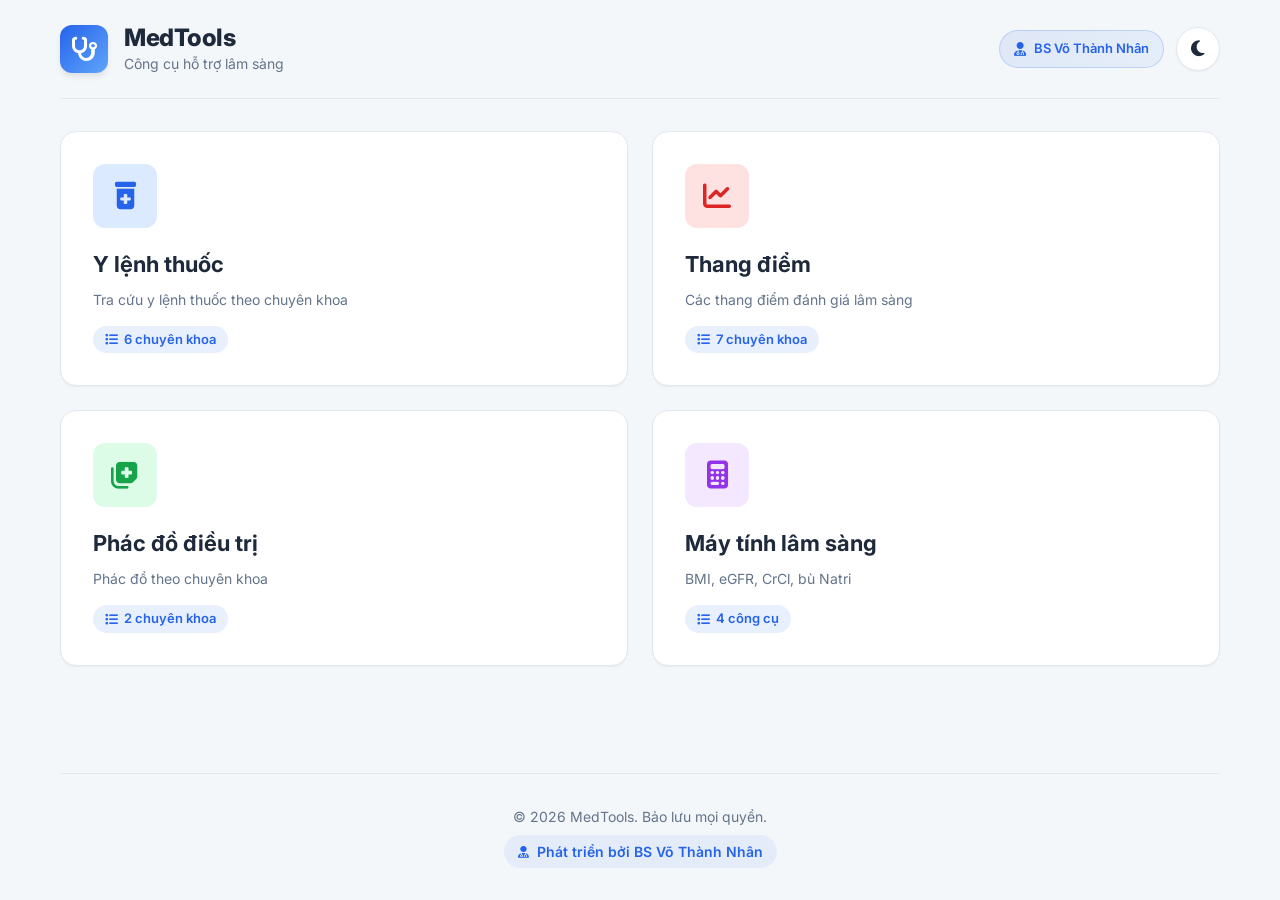
==== commit dbe57170: "hhh" ====
--- a/index.html
+++ b/index.html
@@ -4,768 +4,134 @@
     <meta charset="UTF-8">
     <meta name="viewport" content="width=device-width, initial-scale=1.0">
     <title>MedTools - BS Võ Thành Nhân</title>
-    
     <link rel="preconnect" href="https://fonts.googleapis.com">
     <link rel="preconnect" href="https://fonts.gstatic.com" crossorigin>
     <link href="https://fonts.googleapis.com/css2?family=Inter:wght@400;500;600;700;800&display=swap" rel="stylesheet">
     <link rel="stylesheet" href="https://cdnjs.cloudflare.com/ajax/libs/font-awesome/6.4.0/css/all.min.css">
-
     <style>
-        :root {
-            --bg-color: #f4f7f9;
-            --surface-color: #ffffff;
-            --text-primary: #1e293b;
-            --text-secondary: #64748b;
-            --primary-color: #2563eb;
-            --primary-hover: #1d4ed8;
-            --border-color: #e2e8f0;
-            --shadow-sm: 0 1px 2px 0 rgb(0 0 0 / 0.05);
-            --shadow-md: 0 4px 6px -1px rgb(0 0 0 / 0.1);
-            --shadow-lg: 0 10px 15px -3px rgb(0 0 0 / 0.1), 0 4px 6px -4px rgb(0 0 0 / 0.1);
-            --radius-md: 12px;
-            --radius-lg: 16px;
-        }
-        body.dark-mode {
-            --bg-color: #0f172a;
-            --surface-color: #1e293b;
-            --text-primary: #f8fafc;
-            --text-secondary: #94a3b8;
-            --primary-color: #3b82f6;
-            --primary-hover: #60a5fa;
-            --border-color: #334155;
-            --shadow-lg: 0 10px 15px -3px rgb(0 0 0 / 0.5);
-        }
-        * { margin: 0; padding: 0; box-sizing: border-box; }
-        body {
-            font-family: 'Inter', sans-serif;
-            background-color: var(--bg-color);
-            color: var(--text-primary);
-            line-height: 1.5;
-            transition: background-color 0.3s ease, color 0.3s ease;
-            min-height: 100vh;
-        }
-        .app {
-            max-width: 1200px;
-            margin: 0 auto;
-            padding: 0 20px;
-            min-height: 100vh;
-            display: flex;
-            flex-direction: column;
-        }
-        .top-header {
-            display: flex;
-            justify-content: space-between;
-            align-items: center;
-            padding: 24px 0;
-            border-bottom: 1px solid var(--border-color);
-            margin-bottom: 32px;
-        }
-        .brand { display: flex; align-items: center; gap: 16px; cursor: pointer; }
-        .brand-icon {
-            width: 48px; height: 48px;
-            background: linear-gradient(135deg, var(--primary-color), #60a5fa);
-            color: white;
-            border-radius: var(--radius-md);
-            display: flex; align-items: center; justify-content: center;
-            font-size: 24px;
-            box-shadow: var(--shadow-md);
-        }
-        .brand-text h1 {
-            font-size: 24px; font-weight: 800;
-            color: var(--text-primary); line-height: 1.2;
-            letter-spacing: -0.5px;
-        }
-        .brand-text p { font-size: 14px; color: var(--text-secondary); }
-        .header-right { display: flex; align-items: center; }
-        .author-badge {
-            display: inline-flex;
-            align-items: center;
-            gap: 8px;
-            padding: 8px 14px;
-            background: linear-gradient(135deg, rgba(37, 99, 235, 0.1), rgba(96, 165, 250, 0.1));
-            border: 1px solid rgba(37, 99, 235, 0.2);
-            border-radius: 50px;
-            font-size: 13px;
-            font-weight: 600;
-            color: var(--primary-color);
-            margin-right: 12px;
-        }
-        .author-badge i { font-size: 14px; }
-        .theme-btn {
-            width: 44px; height: 44px;
-            border-radius: 50%;
-            border: 1px solid var(--border-color);
-            background-color: var(--surface-color);
-            color: var(--text-primary);
-            font-size: 18px; cursor: pointer;
-            display: flex; align-items: center; justify-content: center;
-            transition: all 0.2s ease;
-            box-shadow: var(--shadow-sm);
-        }
-        .theme-btn:hover {
-            background-color: var(--primary-color);
-            color: white;
-            border-color: var(--primary-color);
-            transform: translateY(-2px) rotate(15deg);
-        }
-        .main-content { flex: 1; }
-        .categories-grid {
-            display: grid;
-            grid-template-columns: repeat(2, 1fr);
-            gap: 24px;
-        }
-        .category-card {
-            background-color: var(--surface-color);
-            border: 1px solid var(--border-color);
-            border-radius: var(--radius-lg);
-            padding: 32px;
-            transition: all 0.3s ease;
-            cursor: pointer;
-            box-shadow: var(--shadow-sm);
-            position: relative;
-            overflow: hidden;
-        }
-        .category-card::before {
-            content: '';
-            position: absolute;
-            top: 0; left: 0;
-            width: 100%; height: 4px;
-            background: linear-gradient(90deg, var(--primary-color), #60a5fa);
-            transform: scaleX(0);
-            transform-origin: left;
-            transition: transform 0.3s ease;
-        }
-        .category-card:hover {
-            transform: translateY(-6px);
-            box-shadow: var(--shadow-lg);
-            border-color: var(--primary-color);
-        }
-        .category-card:hover::before { transform: scaleX(1); }
-        .category-icon {
-            width: 64px; height: 64px;
-            border-radius: var(--radius-md);
-            display: flex; align-items: center; justify-content: center;
-            font-size: 28px;
-            margin-bottom: 20px;
-        }
-        .category-card h2 {
-            font-size: 22px; font-weight: 700;
-            margin-bottom: 8px;
-            color: var(--text-primary);
-        }
-        .category-card > p {
-            font-size: 14px;
-            color: var(--text-secondary);
-            margin-bottom: 16px;
-        }
-        .sub-count {
-            display: inline-flex;
-            align-items: center;
-            gap: 6px;
-            font-size: 13px;
-            color: var(--primary-color);
-            font-weight: 600;
-            padding: 4px 12px;
-            background-color: rgba(37, 99, 235, 0.1);
-            border-radius: 50px;
-        }
-        .bg-blue { background-color: #dbeafe; color: #2563eb; }
-        .bg-red { background-color: #fee2e2; color: #dc2626; }
-        .bg-green { background-color: #dcfce7; color: #16a34a; }
-        .bg-purple { background-color: #f3e8ff; color: #9333ea; }
-        .bg-orange { background-color: #ffedd5; color: #ea580c; }
-        body.dark-mode .bg-blue { background-color: rgba(37, 99, 235, 0.2); }
-        body.dark-mode .bg-red { background-color: rgba(220, 38, 38, 0.2); }
-        body.dark-mode .bg-green { background-color: rgba(22, 163, 74, 0.2); }
-        body.dark-mode .bg-purple { background-color: rgba(147, 51, 234, 0.2); }
-        body.dark-mode .bg-orange { background-color: rgba(234, 88, 12, 0.2); }
-        .page { display: none; }
-        .page.active { display: block; animation: fadeIn 0.3s ease; }
-        @keyframes fadeIn {
-            from { opacity: 0; transform: translateY(10px); }
-            to { opacity: 1; transform: translateY(0); }
-        }
-        .breadcrumb {
-            display: flex;
-            align-items: center;
-            gap: 8px;
-            font-size: 14px;
-            color: var(--text-secondary);
-            margin-bottom: 24px;
-            flex-wrap: wrap;
-        }
-        .breadcrumb a {
-            color: var(--primary-color);
-            text-decoration: none;
-            cursor: pointer;
-            transition: opacity 0.2s;
-        }
-        .breadcrumb a:hover { opacity: 0.7; }
-        .page-title {
-            font-size: 28px;
-            font-weight: 800;
-            margin-bottom: 8px;
-            letter-spacing: -0.5px;
-        }
-        .page-subtitle {
-            color: var(--text-secondary);
-            margin-bottom: 32px;
-            font-size: 15px;
-        }
-        .sub-grid {
-            display: grid;
-            grid-template-columns: repeat(auto-fill, minmax(220px, 1fr));
-            gap: 16px;
-        }
-        .sub-card {
-            background-color: var(--surface-color);
-            border: 1px solid var(--border-color);
-            border-radius: var(--radius-md);
-            padding: 20px;
-            cursor: pointer;
-            transition: all 0.25s ease;
-            display: flex;
-            align-items: center;
-            gap: 14px;
-        }
-        .sub-card:hover {
-            border-color: var(--primary-color);
-            transform: translateY(-3px);
-            box-shadow: var(--shadow-md);
-        }
-        .sub-card-icon {
-            width: 42px; height: 42px;
-            border-radius: 10px;
-            display: flex; align-items: center; justify-content: center;
-            font-size: 18px;
-            flex-shrink: 0;
-        }
-        .sub-card span {
-            font-weight: 600;
-            font-size: 15px;
-            color: var(--text-primary);
-        }
-        .search-container {
-            position: relative;
-            max-width: 100%;
-            margin-bottom: 24px;
-        }
-        .search-icon {
-            position: absolute;
-            left: 20px; top: 50%;
-            transform: translateY(-50%);
-            color: var(--text-secondary);
-            pointer-events: none;
-        }
-        .search-container input {
-            width: 100%;
-            padding: 16px 20px 16px 52px;
-            border-radius: 50px;
-            border: 1px solid var(--border-color);
-            background-color: var(--surface-color);
-            color: var(--text-primary);
-            font-size: 16px;
-            font-family: inherit;
-            box-shadow: var(--shadow-sm);
-            transition: all 0.3s ease;
-            outline: none;
-        }
-        .search-container input:focus {
-            border-color: var(--primary-color);
-            box-shadow: 0 0 0 4px rgba(37, 99, 235, 0.15);
-        }
-        .results-list {
-            display: flex;
-            flex-direction: column;
-            gap: 12px;
-        }
-        .result-item {
-            background-color: var(--surface-color);
-            border: 1px solid var(--border-color);
-            border-radius: var(--radius-md);
-            padding: 20px;
-            transition: all 0.25s ease;
-        }
-        .result-item:hover {
-            border-color: var(--primary-color);
-            box-shadow: var(--shadow-md);
-        }
-        .result-item.has-tool { border-left: 4px solid var(--primary-color); }
-        .result-item h4 {
-            font-size: 16px;
-            font-weight: 700;
-            color: var(--primary-color);
-            margin-bottom: 6px;
-        }
-        .result-item > p {
-            font-size: 14px;
-            color: var(--text-secondary);
-            line-height: 1.6;
-        }
-        .result-item .tag {
-            display: inline-block;
-            font-size: 11px;
-            font-weight: 600;
-            padding: 2px 10px;
-            border-radius: 50px;
-            background-color: rgba(37, 99, 235, 0.1);
-            color: var(--primary-color);
-            margin-top: 8px;
-            text-transform: uppercase;
-            letter-spacing: 0.5px;
-        }
-        .open-tool-btn {
-            display: inline-flex;
-            align-items: center;
-            gap: 6px;
-            margin-top: 12px;
-            padding: 9px 18px;
-            background-color: var(--primary-color);
-            color: white;
-            border: none;
-            border-radius: 50px;
-            font-family: inherit;
-            font-size: 13px;
-            font-weight: 600;
-            cursor: pointer;
-            transition: all 0.2s ease;
-        }
-        .open-tool-btn:hover {
-            background-color: var(--primary-hover);
-            transform: translateY(-1px);
-        }
-        .toggle-detail-btn {
-            display: inline-flex;
-            align-items: center;
-            gap: 6px;
-            margin-top: 12px;
-            margin-left: 8px;
-            padding: 8px 16px;
-            background-color: transparent;
-            color: var(--primary-color);
-            border: 1px solid var(--primary-color);
-            border-radius: 50px;
-            font-family: inherit;
-            font-size: 13px;
-            font-weight: 600;
-            cursor: pointer;
-            transition: all 0.2s ease;
-        }
-        .toggle-detail-btn:hover {
-            background-color: var(--primary-color);
-            color: white;
-        }
-        .result-detail {
-            margin-top: 14px;
-            padding: 18px;
-            background-color: var(--bg-color);
-            border-radius: var(--radius-md);
-            border-left: 3px solid var(--primary-color);
-            display: none;
-        }
-        .result-detail.show { display: block; animation: fadeIn 0.3s ease; }
-        .detail-row {
-            display: flex;
-            gap: 12px;
-            margin-bottom: 12px;
-            font-size: 13px;
-            line-height: 1.6;
-        }
-        .detail-row:last-child { margin-bottom: 0; }
-        .detail-label {
-            font-weight: 700;
-            color: var(--primary-color);
-            flex-shrink: 0;
-            min-width: 160px;
-        }
-        .detail-value {
-            color: var(--text-primary);
-            flex: 1;
-        }
-        .detail-value.warn {
-            color: #dc2626;
-            font-weight: 600;
-            background-color: rgba(220, 38, 38, 0.08);
-            padding: 8px 12px;
-            border-radius: 8px;
-            display: block;
-        }
-        .detail-value.target {
-            color: #16a34a;
-            font-weight: 600;
-            background-color: rgba(22, 163, 74, 0.08);
-            padding: 8px 12px;
-            border-radius: 8px;
-            display: block;
-        }
-        .empty-state {
-            text-align: center;
-            padding: 60px 20px;
-            color: var(--text-secondary);
-        }
-        .empty-state i {
-            font-size: 48px;
-            margin-bottom: 16px;
-            opacity: 0.4;
-        }
-        .back-btn {
-            display: inline-flex;
-            align-items: center;
-            gap: 8px;
-            padding: 10px 18px;
-            background-color: var(--surface-color);
-            border: 1px solid var(--border-color);
-            border-radius: 50px;
-            color: var(--text-primary);
-            font-family: inherit;
-            font-size: 14px;
-            font-weight: 600;
-            cursor: pointer;
-            margin-bottom: 20px;
-            transition: all 0.2s ease;
-        }
-        .back-btn:hover {
-            background-color: var(--primary-color);
-            color: white;
-            border-color: var(--primary-color);
-        }
-        /* ============ CÔNG CỤ TÍNH TOÁN ============ */
-        .calc-tool {
-            background-color: var(--surface-color);
-            border: 1px solid var(--border-color);
-            border-radius: var(--radius-lg);
-            padding: 28px;
-            margin-bottom: 24px;
-            box-shadow: var(--shadow-sm);
-        }
-        .calc-header {
-            display: flex;
-            align-items: center;
-            gap: 14px;
-            margin-bottom: 20px;
-            padding-bottom: 18px;
-            border-bottom: 1px solid var(--border-color);
-        }
-        .calc-header-icon {
-            width: 48px; height: 48px;
-            border-radius: var(--radius-md);
-            display: flex; align-items: center; justify-content: center;
-            font-size: 22px;
-            flex-shrink: 0;
-        }
-        .calc-header-text h3 {
-            font-size: 17px;
-            font-weight: 700;
-            margin-bottom: 2px;
-        }
-        .calc-header-text p {
-            font-size: 13px;
-            color: var(--text-secondary);
-        }
-        .calc-form {
-            display: grid;
-            grid-template-columns: repeat(auto-fill, minmax(220px, 1fr));
-            gap: 16px;
-            margin-bottom: 20px;
-        }
-        .calc-field {
-            display: flex;
-            flex-direction: column;
-            gap: 6px;
-        }
-        .calc-field label {
-            font-size: 13px;
-            font-weight: 600;
-            color: var(--text-primary);
-        }
-        .calc-field input, .calc-field select {
-            padding: 12px 14px;
-            border-radius: var(--radius-md);
-            border: 1.5px solid var(--border-color);
-            background-color: var(--surface-color);
-            color: var(--text-primary);
-            font-family: inherit;
-            font-size: 14px;
-            transition: all 0.2s ease;
-            outline: none;
-        }
-        .calc-field input:focus, .calc-field select:focus {
-            border-color: var(--primary-color);
-            box-shadow: 0 0 0 4px rgba(37, 99, 235, 0.1);
-        }
-        .calc-btn {
-            padding: 12px 28px;
-            background-color: var(--primary-color);
-            color: white;
-            border: none;
-            border-radius: 50px;
-            font-family: inherit;
-            font-size: 14px;
-            font-weight: 700;
-            cursor: pointer;
-            transition: all 0.2s ease;
-        }
-        .calc-btn:hover {
-            background-color: var(--primary-hover);
-            transform: translateY(-2px);
-            box-shadow: var(--shadow-md);
-        }
-        .calc-result-box {
-            margin-top: 20px;
-            padding: 24px;
-            border-radius: var(--radius-md);
-            background: linear-gradient(135deg, rgba(37, 99, 235, 0.08), rgba(96, 165, 250, 0.08));
-            border: 2px solid rgba(37, 99, 235, 0.2);
-            display: none;
-        }
-        .calc-result-box.show { display: block; animation: fadeIn 0.4s ease; }
-        .calc-big-number {
-            font-size: 52px;
-            font-weight: 800;
-            color: var(--primary-color);
-            line-height: 1;
-        }
-        .calc-unit {
-            font-size: 20px;
-            color: var(--text-secondary);
-            font-weight: 600;
-        }
-        .calc-interpret {
-            display: inline-block;
-            padding: 6px 16px;
-            border-radius: 50px;
-            font-size: 14px;
-            font-weight: 700;
-            color: white;
-            margin-top: 10px;
-        }
-        .calc-note {
-            font-size: 13px;
-            color: var(--text-primary);
-            line-height: 1.7;
-            padding: 14px 16px;
-            background-color: var(--surface-color);
-            border-radius: var(--radius-md);
-            border-left: 4px solid var(--primary-color);
-            margin-top: 16px;
-        }
-        /* ============ CÔNG CỤ ĐÁNH GIÁ (Thang điểm tương tác) ============ */
-        .assess-tool {
-            background-color: var(--surface-color);
-            border: 1px solid var(--border-color);
-            border-radius: var(--radius-lg);
-            padding: 28px;
-            margin-bottom: 24px;
-            box-shadow: var(--shadow-sm);
-        }
-        .assess-header {
-            display: flex;
-            align-items: center;
-            gap: 14px;
-            margin-bottom: 20px;
-            padding-bottom: 18px;
-            border-bottom: 1px solid var(--border-color);
-        }
-        .assess-header-icon {
-            width: 48px; height: 48px;
-            border-radius: var(--radius-md);
-            display: flex; align-items: center; justify-content: center;
-            font-size: 22px;
-            flex-shrink: 0;
-        }
-        .assess-header-text h3 { font-size: 17px; font-weight: 700; margin-bottom: 2px; }
-        .assess-header-text p { font-size: 13px; color: var(--text-secondary); }
-        .assess-question {
-            padding: 16px 0;
-            border-bottom: 1px solid var(--border-color);
-        }
-        .assess-question:last-of-type { border-bottom: none; }
-        .assess-q-title {
-            font-size: 14px;
-            font-weight: 600;
-            margin-bottom: 10px;
-            color: var(--text-primary);
-        }
-        .assess-options {
-            display: flex;
-            flex-wrap: wrap;
-            gap: 8px;
-        }
-        .assess-opt {
-            display: inline-flex;
-            align-items: center;
-            gap: 6px;
-            padding: 8px 14px;
-            border: 2px solid var(--border-color);
-            border-radius: 50px;
-            background-color: var(--surface-color);
-            color: var(--text-primary);
-            font-size: 13px;
-            font-weight: 500;
-            cursor: pointer;
-            transition: all 0.2s ease;
-            font-family: inherit;
-        }
-        .assess-opt:hover {
-            border-color: var(--primary-color);
-            transform: translateY(-1px);
-        }
-        .assess-opt.selected {
-            background-color: var(--primary-color);
-            border-color: var(--primary-color);
-            color: white;
-            box-shadow: 0 4px 12px rgba(37, 99, 235, 0.3);
-        }
-        .opt-point {
-            display: inline-flex;
-            align-items: center;
-            justify-content: center;
-            min-width: 22px;
-            height: 20px;
-            padding: 0 6px;
-            border-radius: 50px;
-            background-color: rgba(37, 99, 235, 0.15);
-            color: var(--primary-color);
-            font-size: 11px;
-            font-weight: 700;
-        }
-        .assess-opt.selected .opt-point {
-            background-color: rgba(255, 255, 255, 0.3);
-            color: white;
-        }
-        .assess-result {
-            margin-top: 24px;
-            padding: 24px;
-            border-radius: var(--radius-md);
-            background: linear-gradient(135deg, rgba(37, 99, 235, 0.08), rgba(96, 165, 250, 0.08));
-            border: 2px solid rgba(37, 99, 235, 0.2);
-            display: none;
-        }
-        .assess-result.show { display: block; animation: fadeIn 0.4s ease; }
-        .assess-score-row {
-            display: flex;
-            align-items: center;
-            gap: 20px;
-            flex-wrap: wrap;
-            margin-bottom: 16px;
-        }
-        .assess-score-big {
-            font-size: 52px;
-            font-weight: 800;
-            color: var(--primary-color);
-            line-height: 1;
-        }
-        .assess-score-info { flex: 1; }
-        .assess-score-info .label {
-            font-size: 13px;
-            color: var(--text-secondary);
-            text-transform: uppercase;
-            letter-spacing: 1px;
-            font-weight: 600;
-        }
-        .assess-verdict {
-            display: inline-block;
-            padding: 6px 16px;
-            border-radius: 50px;
-            font-size: 14px;
-            font-weight: 700;
-            color: white;
-            margin-top: 6px;
-        }
-        .verdict-low { background-color: #16a34a; }
-        .verdict-mid { background-color: #ea580c; }
-        .verdict-high { background-color: #dc2626; }
-        .assess-advice {
-            font-size: 14px;
-            color: var(--text-primary);
-            line-height: 1.7;
-            padding: 14px 16px;
-            background-color: var(--surface-color);
-            border-radius: var(--radius-md);
-            border-left: 4px solid var(--primary-color);
-        }
-        .ref-title {
-            font-size: 14px;
-            font-weight: 700;
-            margin: 28px 0 12px 0;
-            display: flex;
-            align-items: center;
-            gap: 8px;
-            color: var(--text-primary);
-        }
-        .ref-title i { color: var(--primary-color); }
-        .ref-table {
-            width: 100%;
-            border-collapse: collapse;
-            font-size: 13px;
-            background-color: var(--surface-color);
-            border-radius: var(--radius-md);
-            overflow: hidden;
-            border: 1px solid var(--border-color);
-        }
-        .ref-table th {
-            background-color: rgba(37, 99, 235, 0.08);
-            color: var(--primary-color);
-            padding: 12px 16px;
-            text-align: left;
-            font-weight: 700;
-            font-size: 12px;
-            text-transform: uppercase;
-            letter-spacing: 0.5px;
-        }
-        .ref-table td {
-            padding: 12px 16px;
-            border-top: 1px solid var(--border-color);
-            color: var(--text-primary);
-        }
-        .ref-table tr:hover td { background-color: rgba(37, 99, 235, 0.04); }
-        .ref-badge {
-            display: inline-block;
-            padding: 3px 10px;
-            border-radius: 50px;
-            font-size: 11px;
-            font-weight: 700;
-            color: white;
-        }
-        .badge-low { background-color: #16a34a; }
-        .badge-mid { background-color: #ea580c; }
-        .badge-high { background-color: #dc2626; }
-        /* ================= FOOTER ================= */
-        .footer {
-            text-align: center;
-            padding: 32px 0;
-            margin-top: 40px;
-            border-top: 1px solid var(--border-color);
-            color: var(--text-secondary);
-            font-size: 14px;
-        }
-        .footer-author {
-            display: inline-flex;
-            align-items: center;
-            gap: 8px;
-            padding: 6px 14px;
-            background-color: rgba(37, 99, 235, 0.08);
-            border-radius: 50px;
-            color: var(--primary-color);
-            font-weight: 600;
-            margin-top: 8px;
-        }
-        .footer-author i { font-size: 12px; }
-        @media (max-width: 700px) {
-            .categories-grid { grid-template-columns: 1fr; }
-            .brand-text h1 { font-size: 20px; }
-            .brand-text p { font-size: 12px; }
-            .brand-icon { width: 40px; height: 40px; font-size: 20px; }
-            .page-title { font-size: 22px; }
-            .category-card { padding: 24px; }
-            .author-badge span { display: none; }
-            .author-badge { padding: 8px 10px; }
-            .assess-score-big { font-size: 40px; }
-            .calc-big-number { font-size: 40px; }
-            .detail-label { min-width: 100%; }
-            .detail-row { flex-direction: column; gap: 4px; }
-            .calc-form { grid-template-columns: 1fr; }
-        }
+        :root{--bg-color:#f4f7f9;--surface-color:#ffffff;--text-primary:#1e293b;--text-secondary:#64748b;--primary-color:#2563eb;--primary-hover:#1d4ed8;--border-color:#e2e8f0;--shadow-sm:0 1px 2px 0 rgb(0 0 0/0.05);--shadow-md:0 4px 6px -1px rgb(0 0 0/0.1);--shadow-lg:0 10px 15px -3px rgb(0 0 0/0.1);--radius-md:12px;--radius-lg:16px}
+        body.dark-mode{--bg-color:#0f172a;--surface-color:#1e293b;--text-primary:#f8fafc;--text-secondary:#94a3b8;--primary-color:#3b82f6;--primary-hover:#60a5fa;--border-color:#334155;--shadow-lg:0 10px 15px -3px rgb(0 0 0/0.5)}
+        *{margin:0;padding:0;box-sizing:border-box}
+        body{font-family:'Inter',sans-serif;background-color:var(--bg-color);color:var(--text-primary);line-height:1.5;transition:background-color .3s ease,color .3s ease;min-height:100vh}
+        .app{max-width:1200px;margin:0 auto;padding:0 20px;min-height:100vh;display:flex;flex-direction:column}
+        .top-header{display:flex;justify-content:space-between;align-items:center;padding:24px 0;border-bottom:1px solid var(--border-color);margin-bottom:32px}
+        .brand{display:flex;align-items:center;gap:16px;cursor:pointer}
+        .brand-icon{width:48px;height:48px;background:linear-gradient(135deg,var(--primary-color),#60a5fa);color:#fff;border-radius:var(--radius-md);display:flex;align-items:center;justify-content:center;font-size:24px;box-shadow:var(--shadow-md)}
+        .brand-text h1{font-size:24px;font-weight:800;color:var(--text-primary);line-height:1.2;letter-spacing:-.5px}
+        .brand-text p{font-size:14px;color:var(--text-secondary)}
+        .header-right{display:flex;align-items:center}
+        .author-badge{display:inline-flex;align-items:center;gap:8px;padding:8px 14px;background:linear-gradient(135deg,rgba(37,99,235,.1),rgba(96,165,250,.1));border:1px solid rgba(37,99,235,.2);border-radius:50px;font-size:13px;font-weight:600;color:var(--primary-color);margin-right:12px}
+        .author-badge i{font-size:14px}
+        .theme-btn{width:44px;height:44px;border-radius:50%;border:1px solid var(--border-color);background-color:var(--surface-color);color:var(--text-primary);font-size:18px;cursor:pointer;display:flex;align-items:center;justify-content:center;transition:all .2s ease;box-shadow:var(--shadow-sm)}
+        .theme-btn:hover{background-color:var(--primary-color);color:#fff;border-color:var(--primary-color);transform:translateY(-2px) rotate(15deg)}
+        .main-content{flex:1}
+        .categories-grid{display:grid;grid-template-columns:repeat(2,1fr);gap:24px}
+        .category-card{background-color:var(--surface-color);border:1px solid var(--border-color);border-radius:var(--radius-lg);padding:32px;transition:all .3s ease;cursor:pointer;box-shadow:var(--shadow-sm);position:relative;overflow:hidden}
+        .category-card::before{content:'';position:absolute;top:0;left:0;width:100%;height:4px;background:linear-gradient(90deg,var(--primary-color),#60a5fa);transform:scaleX(0);transform-origin:left;transition:transform .3s ease}
+        .category-card:hover{transform:translateY(-6px);box-shadow:var(--shadow-lg);border-color:var(--primary-color)}
+        .category-card:hover::before{transform:scaleX(1)}
+        .category-icon{width:64px;height:64px;border-radius:var(--radius-md);display:flex;align-items:center;justify-content:center;font-size:28px;margin-bottom:20px}
+        .category-card h2{font-size:22px;font-weight:700;margin-bottom:8px;color:var(--text-primary)}
+        .category-card>p{font-size:14px;color:var(--text-secondary);margin-bottom:16px}
+        .sub-count{display:inline-flex;align-items:center;gap:6px;font-size:13px;color:var(--primary-color);font-weight:600;padding:4px 12px;background-color:rgba(37,99,235,.1);border-radius:50px}
+        .bg-blue{background-color:#dbeafe;color:#2563eb}.bg-red{background-color:#fee2e2;color:#dc2626}.bg-green{background-color:#dcfce7;color:#16a34a}.bg-purple{background-color:#f3e8ff;color:#9333ea}.bg-orange{background-color:#ffedd5;color:#ea580c}
+        body.dark-mode .bg-blue{background-color:rgba(37,99,235,.2)}body.dark-mode .bg-red{background-color:rgba(220,38,38,.2)}body.dark-mode .bg-green{background-color:rgba(22,163,74,.2)}body.dark-mode .bg-purple{background-color:rgba(147,51,234,.2)}body.dark-mode .bg-orange{background-color:rgba(234,88,12,.2)}
+        .page{display:none}.page.active{display:block;animation:fadeIn .3s ease}
+        @keyframes fadeIn{from{opacity:0;transform:translateY(10px)}to{opacity:1;transform:translateY(0)}}
+        .breadcrumb{display:flex;align-items:center;gap:8px;font-size:14px;color:var(--text-secondary);margin-bottom:24px;flex-wrap:wrap}
+        .breadcrumb a{color:var(--primary-color);text-decoration:none;cursor:pointer;transition:opacity .2s}
+        .breadcrumb a:hover{opacity:.7}
+        .page-title{font-size:28px;font-weight:800;margin-bottom:8px;letter-spacing:-.5px}
+        .page-subtitle{color:var(--text-secondary);margin-bottom:32px;font-size:15px}
+        .sub-grid{display:grid;grid-template-columns:repeat(auto-fill,minmax(220px,1fr));gap:16px}
+        .sub-card{background-color:var(--surface-color);border:1px solid var(--border-color);border-radius:var(--radius-md);padding:20px;cursor:pointer;transition:all .25s ease;display:flex;align-items:center;gap:14px}
+        .sub-card:hover{border-color:var(--primary-color);transform:translateY(-3px);box-shadow:var(--shadow-md)}
+        .sub-card-icon{width:42px;height:42px;border-radius:10px;display:flex;align-items:center;justify-content:center;font-size:18px;flex-shrink:0}
+        .sub-card span{font-weight:600;font-size:15px;color:var(--text-primary)}
+        .search-container{position:relative;max-width:100%;margin-bottom:24px}
+        .search-icon{position:absolute;left:20px;top:50%;transform:translateY(-50%);color:var(--text-secondary);pointer-events:none}
+        .search-container input{width:100%;padding:16px 20px 16px 52px;border-radius:50px;border:1px solid var(--border-color);background-color:var(--surface-color);color:var(--text-primary);font-size:16px;font-family:inherit;box-shadow:var(--shadow-sm);transition:all .3s ease;outline:none}
+        .search-container input:focus{border-color:var(--primary-color);box-shadow:0 0 0 4px rgba(37,99,235,.15)}
+        .results-list{display:flex;flex-direction:column;gap:12px}
+        .result-item{background-color:var(--surface-color);border:1px solid var(--border-color);border-radius:var(--radius-md);padding:20px;transition:all .25s ease}
+        .result-item:hover{border-color:var(--primary-color);box-shadow:var(--shadow-md)}
+        .result-item.has-tool{border-left:4px solid var(--primary-color)}
+        .result-item h4{font-size:16px;font-weight:700;color:var(--primary-color);margin-bottom:6px}
+        .result-item>p{font-size:14px;color:var(--text-secondary);line-height:1.6}
+        .result-item .tag{display:inline-block;font-size:11px;font-weight:600;padding:2px 10px;border-radius:50px;background-color:rgba(37,99,235,.1);color:var(--primary-color);margin-top:8px;text-transform:uppercase;letter-spacing:.5px}
+        .open-tool-btn{display:inline-flex;align-items:center;gap:6px;margin-top:12px;padding:9px 18px;background-color:var(--primary-color);color:#fff;border:none;border-radius:50px;font-family:inherit;font-size:13px;font-weight:600;cursor:pointer;transition:all .2s ease}
+        .open-tool-btn:hover{background-color:var(--primary-hover);transform:translateY(-1px)}
+        .toggle-detail-btn{display:inline-flex;align-items:center;gap:6px;margin-top:12px;margin-left:8px;padding:8px 16px;background-color:transparent;color:var(--primary-color);border:1px solid var(--primary-color);border-radius:50px;font-family:inherit;font-size:13px;font-weight:600;cursor:pointer;transition:all .2s ease}
+        .toggle-detail-btn:hover{background-color:var(--primary-color);color:#fff}
+        .result-detail{margin-top:14px;padding:18px;background-color:var(--bg-color);border-radius:var(--radius-md);border-left:3px solid var(--primary-color);display:none}
+        .result-detail.show{display:block;animation:fadeIn .3s ease}
+        .detail-row{display:flex;gap:12px;margin-bottom:12px;font-size:13px;line-height:1.6}
+        .detail-row:last-child{margin-bottom:0}
+        .detail-label{font-weight:700;color:var(--primary-color);flex-shrink:0;min-width:160px}
+        .detail-value{color:var(--text-primary);flex:1}
+        .detail-value.warn{color:#dc2626;font-weight:600;background-color:rgba(220,38,38,.08);padding:8px 12px;border-radius:8px;display:block}
+        .empty-state{text-align:center;padding:60px 20px;color:var(--text-secondary)}
+        .empty-state i{font-size:48px;margin-bottom:16px;opacity:.4}
+        .back-btn{display:inline-flex;align-items:center;gap:8px;padding:10px 18px;background-color:var(--surface-color);border:1px solid var(--border-color);border-radius:50px;color:var(--text-primary);font-family:inherit;font-size:14px;font-weight:600;cursor:pointer;margin-bottom:20px;transition:all .2s ease}
+        .back-btn:hover{background-color:var(--primary-color);color:#fff;border-color:var(--primary-color)}
+        .calc-tool{background-color:var(--surface-color);border:1px solid var(--border-color);border-radius:var(--radius-lg);padding:28px;margin-bottom:24px;box-shadow:var(--shadow-sm)}
+        .calc-header{display:flex;align-items:center;gap:14px;margin-bottom:20px;padding-bottom:18px;border-bottom:1px solid var(--border-color)}
+        .calc-header-icon{width:48px;height:48px;border-radius:var(--radius-md);display:flex;align-items:center;justify-content:center;font-size:22px;flex-shrink:0}
+        .calc-header-text h3{font-size:17px;font-weight:700;margin-bottom:2px}
+        .calc-header-text p{font-size:13px;color:var(--text-secondary)}
+        .calc-form{display:grid;grid-template-columns:repeat(auto-fill,minmax(220px,1fr));gap:16px;margin-bottom:20px}
+        .calc-field{display:flex;flex-direction:column;gap:6px}
+        .calc-field label{font-size:13px;font-weight:600;color:var(--text-primary)}
+        .calc-field input,.calc-field select{padding:12px 14px;border-radius:var(--radius-md);border:1.5px solid var(--border-color);background-color:var(--surface-color);color:var(--text-primary);font-family:inherit;font-size:14px;transition:all .2s ease;outline:none}
+        .calc-field input:focus,.calc-field select:focus{border-color:var(--primary-color);box-shadow:0 0 0 4px rgba(37,99,235,.1)}
+        .unit-convert{display:flex;gap:6px;align-items:center;margin-top:4px;font-size:11px;color:var(--text-secondary)}
+        .unit-convert button{padding:4px 10px;border:1px solid var(--border-color);background-color:var(--surface-color);color:var(--text-secondary);border-radius:50px;font-family:inherit;font-size:11px;font-weight:600;cursor:pointer;transition:all .2s ease}
+        .unit-convert button.active{background-color:var(--primary-color);color:#fff;border-color:var(--primary-color)}
+        .unit-convert button:hover{border-color:var(--primary-color);color:var(--primary-color)}
+        .calc-field-hint{font-size:11px;color:var(--text-secondary);font-style:italic;margin-top:2px}
+        .calc-btn{padding:12px 28px;background-color:var(--primary-color);color:#fff;border:none;border-radius:50px;font-family:inherit;font-size:14px;font-weight:700;cursor:pointer;transition:all .2s ease}
+        .calc-btn:hover{background-color:var(--primary-hover);transform:translateY(-2px);box-shadow:var(--shadow-md)}
+        .calc-result-box{margin-top:20px;padding:24px;border-radius:var(--radius-md);background:linear-gradient(135deg,rgba(37,99,235,.08),rgba(96,165,250,.08));border:2px solid rgba(37,99,235,.2);display:none}
+        .calc-result-box.show{display:block;animation:fadeIn .4s ease}
+        .calc-big-number{font-size:52px;font-weight:800;color:var(--primary-color);line-height:1}
+        .calc-unit{font-size:20px;color:var(--text-secondary);font-weight:600}
+        .calc-interpret{display:inline-block;padding:6px 16px;border-radius:50px;font-size:14px;font-weight:700;color:#fff;margin-top:10px}
+        .calc-note{font-size:13px;color:var(--text-primary);line-height:1.7;padding:14px 16px;background-color:var(--surface-color);border-radius:var(--radius-md);border-left:4px solid var(--primary-color);margin-top:16px}
+        .assess-tool{background-color:var(--surface-color);border:1px solid var(--border-color);border-radius:var(--radius-lg);padding:28px;margin-bottom:24px;box-shadow:var(--shadow-sm)}
+        .assess-header{display:flex;align-items:center;gap:14px;margin-bottom:20px;padding-bottom:18px;border-bottom:1px solid var(--border-color)}
+        .assess-header-icon{width:48px;height:48px;border-radius:var(--radius-md);display:flex;align-items:center;justify-content:center;font-size:22px;flex-shrink:0}
+        .assess-header-text h3{font-size:17px;font-weight:700;margin-bottom:2px}
+        .assess-header-text p{font-size:13px;color:var(--text-secondary)}
+        .assess-question{padding:16px 0;border-bottom:1px solid var(--border-color)}
+        .assess-question:last-of-type{border-bottom:none}
+        .assess-q-title{font-size:14px;font-weight:600;margin-bottom:10px;color:var(--text-primary)}
+        .assess-options{display:flex;flex-wrap:wrap;gap:8px}
+        .assess-opt{display:inline-flex;align-items:center;gap:6px;padding:8px 14px;border:2px solid var(--border-color);border-radius:50px;background-color:var(--surface-color);color:var(--text-primary);font-size:13px;font-weight:500;cursor:pointer;transition:all .2s ease;font-family:inherit}
+        .assess-opt:hover{border-color:var(--primary-color);transform:translateY(-1px)}
+        .assess-opt.selected{background-color:var(--primary-color);border-color:var(--primary-color);color:#fff;box-shadow:0 4px 12px rgba(37,99,235,.3)}
+        .opt-point{display:inline-flex;align-items:center;justify-content:center;min-width:22px;height:20px;padding:0 6px;border-radius:50px;background-color:rgba(37,99,235,.15);color:var(--primary-color);font-size:11px;font-weight:700}
+        .assess-opt.selected .opt-point{background-color:rgba(255,255,255,.3);color:#fff}
+        .assess-result{margin-top:24px;padding:24px;border-radius:var(--radius-md);background:linear-gradient(135deg,rgba(37,99,235,.08),rgba(96,165,250,.08));border:2px solid rgba(37,99,235,.2);display:none}
+        .assess-result.show{display:block;animation:fadeIn .4s ease}
+        .assess-score-row{display:flex;align-items:center;gap:20px;flex-wrap:wrap;margin-bottom:16px}
+        .assess-score-big{font-size:52px;font-weight:800;color:var(--primary-color);line-height:1}
+        .assess-score-info{flex:1}
+        .assess-score-info .label{font-size:13px;color:var(--text-secondary);text-transform:uppercase;letter-spacing:1px;font-weight:600}
+        .assess-verdict{display:inline-block;padding:6px 16px;border-radius:50px;font-size:14px;font-weight:700;color:#fff;margin-top:6px}
+        .verdict-low{background-color:#16a34a}.verdict-mid{background-color:#ea580c}.verdict-high{background-color:#dc2626}
+        .assess-advice{font-size:14px;color:var(--text-primary);line-height:1.7;padding:14px 16px;background-color:var(--surface-color);border-radius:var(--radius-md);border-left:4px solid var(--primary-color)}
+        .ref-title{font-size:14px;font-weight:700;margin:28px 0 12px 0;display:flex;align-items:center;gap:8px;color:var(--text-primary)}
+        .ref-title i{color:var(--primary-color)}
+        .ref-table{width:100%;border-collapse:collapse;font-size:13px;background-color:var(--surface-color);border-radius:var(--radius-md);overflow:hidden;border:1px solid var(--border-color)}
+        .ref-table th{background-color:rgba(37,99,235,.08);color:var(--primary-color);padding:12px 16px;text-align:left;font-weight:700;font-size:12px;text-transform:uppercase;letter-spacing:.5px}
+        .ref-table td{padding:12px 16px;border-top:1px solid var(--border-color);color:var(--text-primary)}
+        .ref-table tr:hover td{background-color:rgba(37,99,235,.04)}
+        .ref-badge{display:inline-block;padding:3px 10px;border-radius:50px;font-size:11px;font-weight:700;color:#fff}
+        .badge-low{background-color:#16a34a}.badge-mid{background-color:#ea580c}.badge-high{background-color:#dc2626}
+        .footer{text-align:center;padding:32px 0;margin-top:40px;border-top:1px solid var(--border-color);color:var(--text-secondary);font-size:14px}
+        .footer-author{display:inline-flex;align-items:center;gap:8px;padding:6px 14px;background-color:rgba(37,99,235,.08);border-radius:50px;color:var(--primary-color);font-weight:600;margin-top:8px}
+        .footer-author i{font-size:12px}
+        @media (max-width:700px){.categories-grid{grid-template-columns:1fr}.brand-text h1{font-size:20px}.brand-text p{font-size:12px}.brand-icon{width:40px;height:40px;font-size:20px}.page-title{font-size:22px}.category-card{padding:24px}.author-badge span{display:none}.author-badge{padding:8px 10px}.assess-score-big{font-size:40px}.calc-big-number{font-size:40px}.detail-label{min-width:100%}.detail-row{flex-direction:column;gap:4px}.calc-form{grid-template-columns:1fr}}
     </style>
 </head>
 <body>
@@ -773,22 +139,13 @@
         <header class="top-header">
             <div class="brand" onclick="goHome()">
                 <div class="brand-icon"><i class="fa-solid fa-stethoscope"></i></div>
-                <div class="brand-text">
-                    <h1>MedTools</h1>
-                    <p>Công cụ hỗ trợ lâm sàng</p>
-                </div>
+                <div class="brand-text"><h1>MedTools</h1><p>Công cụ hỗ trợ lâm sàng</p></div>
             </div>
             <div class="header-right">
-                <div class="author-badge" title="Tác giả: BS Võ Thành Nhân">
-                    <i class="fa-solid fa-user-doctor"></i>
-                    <span>BS Võ Thành Nhân</span>
-                </div>
-                <button class="theme-btn" onclick="toggleTheme()" aria-label="Đổi giao diện">
-                    <i class="fa-solid fa-moon"></i>
-                </button>
+                <div class="author-badge" title="Tác giả: BS Võ Thành Nhân"><i class="fa-solid fa-user-doctor"></i><span>BS Võ Thành Nhân</span></div>
+                <button class="theme-btn" onclick="toggleTheme()" aria-label="Đổi giao diện"><i class="fa-solid fa-moon"></i></button>
             </div>
         </header>
-
         <main class="main-content">
             <div id="page-home" class="page active">
                 <div class="categories-grid">
@@ -796,13 +153,13 @@
                         <div class="category-icon bg-blue"><i class="fa-solid fa-prescription-bottle-medical"></i></div>
                         <h2>Y lệnh thuốc</h2>
                         <p>Tra cứu y lệnh thuốc theo chuyên khoa</p>
-                        <span class="sub-count"><i class="fa-solid fa-list"></i> 5 chuyên khoa</span>
+                        <span class="sub-count"><i class="fa-solid fa-list"></i> 6 chuyên khoa</span>
                     </div>
                     <div class="category-card" onclick="openCategory('thangdiem')">
                         <div class="category-icon bg-red"><i class="fa-solid fa-chart-line"></i></div>
                         <h2>Thang điểm</h2>
                         <p>Các thang điểm đánh giá lâm sàng</p>
-                        <span class="sub-count"><i class="fa-solid fa-list"></i> 6 chuyên khoa</span>
+                        <span class="sub-count"><i class="fa-solid fa-list"></i> 7 chuyên khoa</span>
                     </div>
                     <div class="category-card" onclick="openCategory('phacdo')">
                         <div class="category-icon bg-green"><i class="fa-solid fa-notes-medical"></i></div>
@@ -813,102 +170,45 @@
                     <div class="category-card" onclick="openCategory('khac')">
                         <div class="category-icon bg-purple"><i class="fa-solid fa-calculator"></i></div>
                         <h2>Máy tính lâm sàng</h2>
-                        <p>BMI, eGFR, CrCl và các công cụ khác</p>
-                        <span class="sub-count"><i class="fa-solid fa-list"></i> 3 công cụ</span>
+                        <p>BMI, eGFR, CrCl, bù Natri</p>
+                        <span class="sub-count"><i class="fa-solid fa-list"></i> 4 công cụ</span>
                     </div>
                 </div>
             </div>
             <div id="page-sub" class="page">
-                <button class="back-btn" onclick="goHome()">
-                    <i class="fa-solid fa-arrow-left"></i> Quay lại
-                </button>
-                <div class="breadcrumb">
-                    <a onclick="goHome()">Trang chủ</a>
-                    <i class="fa-solid fa-chevron-right" style="font-size:10px"></i>
-                    <span id="breadcrumb-current"></span>
-                </div>
+                <button class="back-btn" onclick="goHome()"><i class="fa-solid fa-arrow-left"></i> Quay lại</button>
+                <div class="breadcrumb"><a onclick="goHome()">Trang chủ</a><i class="fa-solid fa-chevron-right" style="font-size:10px"></i><span id="breadcrumb-current"></span></div>
                 <h2 class="page-title" id="sub-title"></h2>
                 <p class="page-subtitle" id="sub-subtitle"></p>
                 <div class="sub-grid" id="sub-grid"></div>
             </div>
             <div id="page-search" class="page">
-                <button class="back-btn" onclick="goBack()">
-                    <i class="fa-solid fa-arrow-left"></i> Quay lại
-                </button>
-                <div class="breadcrumb">
-                    <a onclick="goHome()">Trang chủ</a>
-                    <i class="fa-solid fa-chevron-right" style="font-size:10px"></i>
-                    <a id="bc-parent" onclick="goBack()"></a>
-                    <i class="fa-solid fa-chevron-right" style="font-size:10px"></i>
-                    <span id="bc-current"></span>
-                </div>
+                <button class="back-btn" onclick="goBack()"><i class="fa-solid fa-arrow-left"></i> Quay lại</button>
+                <div class="breadcrumb"><a onclick="goHome()">Trang chủ</a><i class="fa-solid fa-chevron-right" style="font-size:10px"></i><a id="bc-parent" onclick="goBack()"></a><i class="fa-solid fa-chevron-right" style="font-size:10px"></i><span id="bc-current"></span></div>
                 <h2 class="page-title" id="search-title"></h2>
                 <p class="page-subtitle" id="search-subtitle"></p>
-                <div class="search-container">
-                    <i class="fa-solid fa-magnifying-glass search-icon"></i>
-                    <input type="text" id="search-input" placeholder="Tìm kiếm nội dung..." oninput="handleSearch()">
-                </div>
+                <div class="search-container"><i class="fa-solid fa-magnifying-glass search-icon"></i><input type="text" id="search-input" placeholder="Tìm kiếm nội dung..." oninput="handleSearch()"></div>
                 <div class="results-list" id="results-list"></div>
             </div>
             <div id="page-tool" class="page">
-                <button class="back-btn" onclick="goBack()">
-                    <i class="fa-solid fa-arrow-left"></i> Quay lại
-                </button>
-                <div class="breadcrumb">
-                    <a onclick="goHome()">Trang chủ</a>
-                    <i class="fa-solid fa-chevron-right" style="font-size:10px"></i>
-                    <a id="tool-bc-parent" onclick="goBack()"></a>
-                    <i class="fa-solid fa-chevron-right" style="font-size:10px"></i>
-                    <span id="tool-bc-current"></span>
-                </div>
+                <button class="back-btn" onclick="goBack()"><i class="fa-solid fa-arrow-left"></i> Quay lại</button>
+                <div class="breadcrumb"><a onclick="goHome()">Trang chủ</a><i class="fa-solid fa-chevron-right" style="font-size:10px"></i><a id="tool-bc-parent" onclick="goBack()"></a><i class="fa-solid fa-chevron-right" style="font-size:10px"></i><span id="tool-bc-current"></span></div>
                 <h2 class="page-title" id="tool-title"></h2>
                 <p class="page-subtitle" id="tool-subtitle"></p>
                 <div class="assess-tool">
-                    <div class="assess-header">
-                        <div class="assess-header-icon bg-red"><i class="fa-solid fa-clipboard-check"></i></div>
-                        <div class="assess-header-text">
-                            <h3>Chọn đáp án cho từng mục</h3>
-                            <p>Điểm sẽ tự động cập nhật khi bạn chọn</p>
-                        </div>
-                    </div>
+                    <div class="assess-header"><div class="assess-header-icon bg-red"><i class="fa-solid fa-clipboard-check"></i></div><div class="assess-header-text"><h3>Chọn đáp án cho từng mục</h3><p>Điểm sẽ tự động cập nhật khi bạn chọn</p></div></div>
                     <div id="assess-questions"></div>
                 </div>
                 <div class="assess-result" id="assess-result">
-                    <div class="assess-score-row">
-                        <div class="assess-score-big" id="assess-score">0</div>
-                        <div class="assess-score-info">
-                            <div class="label">Tổng điểm</div>
-                            <span class="assess-verdict verdict-low" id="assess-verdict">Chưa đủ dữ liệu</span>
-                        </div>
-                    </div>
+                    <div class="assess-score-row"><div class="assess-score-big" id="assess-score">0</div><div class="assess-score-info"><div class="label">Tổng điểm</div><span class="assess-verdict verdict-low" id="assess-verdict">Chưa đủ dữ liệu</span></div></div>
                     <div class="assess-advice" id="assess-advice">Hãy chọn đáp án cho tất cả các mục để xem kết quả.</div>
                 </div>
-                <div class="ref-title">
-                    <i class="fa-solid fa-table-list"></i> Bảng tham chiếu
-                </div>
-                <table class="ref-table">
-                    <thead>
-                        <tr>
-                            <th style="width: 130px;">Điểm</th>
-                            <th style="width: 130px;">Mức độ</th>
-                            <th>Ý nghĩa lâm sàng</th>
-                        </tr>
-                    </thead>
-                    <tbody id="ref-tbody"></tbody>
-                </table>
+                <div class="ref-title"><i class="fa-solid fa-table-list"></i> Bảng tham chiếu</div>
+                <table class="ref-table"><thead><tr><th style="width:130px">Điểm</th><th style="width:130px">Mức độ</th><th>Ý nghĩa lâm sàng</th></tr></thead><tbody id="ref-tbody"></tbody></table>
             </div>
-            <!-- TRANG MÁY TÍNH LÂM SÀNG -->
             <div id="page-calc" class="page">
-                <button class="back-btn" onclick="goBack()">
-                    <i class="fa-solid fa-arrow-left"></i> Quay lại
-                </button>
-                <div class="breadcrumb">
-                    <a onclick="goHome()">Trang chủ</a>
-                    <i class="fa-solid fa-chevron-right" style="font-size:10px"></i>
-                    <a id="calc-bc-parent" onclick="goBack()"></a>
-                    <i class="fa-solid fa-chevron-right" style="font-size:10px"></i>
-                    <span id="calc-bc-current"></span>
-                </div>
+                <button class="back-btn" onclick="goBack()"><i class="fa-solid fa-arrow-left"></i> Quay lại</button>
+                <div class="breadcrumb"><a onclick="goHome()">Trang chủ</a><i class="fa-solid fa-chevron-right" style="font-size:10px"></i><a id="calc-bc-parent" onclick="goBack()"></a><i class="fa-solid fa-chevron-right" style="font-size:10px"></i><span id="calc-bc-current"></span></div>
                 <h2 class="page-title" id="calc-title"></h2>
                 <p class="page-subtitle" id="calc-subtitle"></p>
                 <div class="calc-tool" id="calc-content"></div>
@@ -916,10 +216,7 @@
         </main>
         <footer class="footer">
             <p>&copy; 2026 MedTools. Bảo lưu mọi quyền.</p>
-            <div class="footer-author">
-                <i class="fa-solid fa-user-doctor"></i>
-                Phát triển bởi BS Võ Thành Nhân
-            </div>
+            <div class="footer-author"><i class="fa-solid fa-user-doctor"></i> Phát triển bởi BS Võ Thành Nhân</div>
         </footer>
     </div>    <script>
         const DATA = {
@@ -932,97 +229,20 @@
                         name: "Kháng sinh",
                         icon: "fa-bacteria",
                         items: [
-                            { 
-                                title: "Curam 1000mg (Amoxicillin + Clavulanic acid)", 
-                                desc: "1 viên x 2 lần/ngày, cách nhau 12 giờ. Uống cùng bữa ăn.",
-                                tag: "Kháng sinh",
-                                detail: {
-                                    chidinh: "Nhiễm khuẩn hô hấp trên/dưới, viêm xoang, viêm tai giữa, nhiễm khuẩn tiết niệu, nhiễm khuẩn da và mô mềm, nhiễm khuẩn xương khớp.",
-                                    chongchidinh: "Dị ứng penicillin. Tiền sử vàng da / rối loạn chức năng gan do amoxicillin-clavulanate.",
-                                    dduochoc: "Hấp thu tốt qua đường uống, sinh khả dụng ~70-90%. Thải trừ chủ yếu qua thận. T1/2 ~1-1.5 giờ.",
-                                    lieu: "Người lớn: 1000mg x 2 lần/ngày. Trẻ em: 25-45 mg/kg/ngày chia 2 lần.",
-                                    lieutoida: "4000mg amoxicillin + 250mg clavulanic/ngày.",
-                                    luuy: "⚠️ SUY THẬN: Giảm liều khi CrCl <30 mL/phút. ⚠️ SUY GAN: Thận trọng, theo dõi chức năng gan."
-                                }
-                            },
-                            { 
-                                title: "Ceftibiotic 2000 (Ceftizoxim 2g)", 
-                                desc: "Pha với NaCl 0,9% 100ml, TTM XX giọt/phút, cách 12 giờ.",
-                                tag: "Kháng sinh",
-                                detail: {
-                                    chidinh: "Nhiễm khuẩn nặng: viêm phổi, viêm màng não, nhiễm khuẩn huyết, nhiễm khuẩn tiết niệu, nhiễm khuẩn ổ bụng, nhiễm khuẩn da/mô mềm.",
-                                    chongchidinh: "Dị ứng cephalosporin. Tiền sử sốc phản vệ với penicillin.",
-                                    dduochoc: "Tiêm TM, phân bố rộng khắp cơ thể, qua được hàng rào máu não. Thải trừ qua thận dạng nguyên vẹn. T1/2 ~1.5-2 giờ.",
-                                    lieu: "Người lớn: 2g mỗi 12 giờ. Trẻ em: 50 mg/kg mỗi 6-8 giờ.",
-                                    lieutoida: "12g/ngày (chia 3-4 lần).",
-                                    luuy: "⚠️ SUY THẬN: Giảm liều khi CrCl <50 mL/phút. ⚠️ SUY GAN: Không cần chỉnh liều."
-                                }
-                            },
-                            { 
-                                title: "Levogolds (Levofloxacin 750mg/150ml)", 
-                                desc: "1 túi TTM XXX giọt/phút, cách ngày 1 lần.",
-                                tag: "Kháng sinh",
-                                detail: {
-                                    chidinh: "Viêm phổi cộng đồng, viêm phổi bệnh viện, nhiễm khuẩn tiết niệu có biến chứng, viêm tuyến tiền liệt, nhiễm khuẩn da/mô mềm.",
-                                    chongchidinh: "Dị ứng quinolone. Bệnh nhân <18 tuổi. Phụ nữ có thai / cho con bú. Tiền sử viêm gân do quinolone.",
-                                    dduochoc: "Sinh khả dụng TM ~99%, phân bố rộng, thải trừ chủ yếu qua thận. T1/2 ~6-8 giờ.",
-                                    lieu: "Người lớn: 750mg mỗi 24 giờ. Trẻ em: KHÔNG dùng (<18 tuổi).",
-                                    lieutoida: "750mg/ngày.",
-                                    luuy: "⚠️ SUY THẬN: Giảm liều khi CrCl <50 mL/phút. ⚠️ Nguy cơ viêm gân, kéo dài QT."
-                                }
-                            },
-                            { 
-                                title: "Bacqure 500mg (Imipenem 500mg + Cilastatin 500mg)", 
-                                desc: "1 lọ pha với NaCl 0,9% 100ml, TTM XX giọt/phút.",
-                                tag: "Kháng sinh",
-                                detail: {
-                                    chidinh: "Nhiễm khuẩn nặng đa kháng: nhiễm khuẩn ổ bụng có biến chứng, viêm phổi bệnh viện, nhiễm khuẩn huyết, nhiễm khuẩn tiết niệu phức tạp.",
-                                    chongchidinh: "Dị ứng carbapenem. Tiền sử sốc phản vệ với beta-lactam.",
-                                    dduochoc: "Phân bố rộng, thải trừ qua thận. T1/2 ~1 giờ.",
-                                    lieu: "Người lớn: 500mg mỗi 6 giờ. Trẻ em: 15-25 mg/kg mỗi 6 giờ.",
-                                    lieutoida: "4g/ngày.",
-                                    luuy: "⚠️ SUY THẬN: Giảm liều khi CrCl <70 mL/phút. ⚠️ Nguy cơ co giật."
-                                }
-                            },
-                            { 
-                                title: "Tenafotin 2000 (Cefepim 2g)", 
-                                desc: "1 lọ pha với NaCl 0,9% 100ml, TTM XXX giọt/phút, cách 12 giờ.",
-                                tag: "Kháng sinh",
-                                detail: {
-                                    chidinh: "Viêm phổi cộng đồng/bệnh viện, nhiễm khuẩn tiết niệu, da/mô mềm, ổ bụng, sốt giảm bạch cầu trung tính.",
-                                    chongchidinh: "Dị ứng cephalosporin. Tiền sử sốc phản vệ với penicillin.",
-                                    dduochoc: "Cephalosporin thế hệ 4, phổ rộng, ổn định với beta-lactamase. Thải trừ qua thận. T1/2 ~2 giờ.",
-                                    lieu: "Người lớn: 2g mỗi 12 giờ. Trẻ em: 50 mg/kg mỗi 12 giờ.",
-                                    lieutoida: "6g/ngày.",
-                                    luuy: "⚠️ SUY THẬN: Giảm liều khi CrCl <60 mL/phút."
-                                }
-                            },
-                            { 
-                                title: "Cefoperazone 2g", 
-                                desc: "1 lọ TMC trong 5 phút, cách nhau 12 giờ.",
-                                tag: "Kháng sinh",
-                                detail: {
-                                    chidinh: "Nhiễm khuẩn hô hấp, tiết niệu, ổ bụng, da/mô mềm, nhiễm khuẩn huyết, viêm màng não.",
-                                    chongchidinh: "Dị ứng cephalosporin. Suy gan nặng.",
-                                    dduochoc: "Cephalosporin thế hệ 3, thải trừ chủ yếu qua mật (~70%). T1/2 ~2 giờ.",
-                                    lieu: "Người lớn: 2-4g mỗi 12 giờ. Trẻ em: 50-100 mg/kg/ngày.",
-                                    lieutoida: "12g/ngày.",
-                                    luuy: "⚠️ SUY THẬN: KHÔNG cần chỉnh liều. ⚠️ SUY GAN: GIẢM LIỀU. ⚠️ Nguy cơ chảy máu."
-                                }
-                            },
-                            { 
-                                title: "Quinrox (Levofloxacin 400mg/40ml)", 
-                                desc: "1 lọ pha với NaCl 0,9% 500ml (lấy 360ml), TTM XX giọt/phút.",
-                                tag: "Kháng sinh",
-                                detail: {
-                                    chidinh: "Viêm phổi cộng đồng, viêm phổi bệnh viện, nhiễm khuẩn tiết niệu có biến chứng, viêm tuyến tiền liệt.",
-                                    chongchidinh: "Dị ứng quinolone. Bệnh nhân <18 tuổi. Phụ nữ có thai / cho con bú.",
-                                    dduochoc: "Sinh khả dụng TM ~99%, thải trừ chủ yếu qua thận. T1/2 ~6-8 giờ.",
-                                    lieu: "Người lớn: 400mg mỗi 24 giờ.",
-                                    lieutoida: "400mg/ngày.",
-                                    luuy: "⚠️ SUY THẬN: Giảm liều khi CrCl <50 mL/phút. ⚠️ Nguy cơ viêm gân, kéo dài QT."
-                                }
-                            }
+                            { title: "Curam 1000mg (Amoxicillin + Clavulanic acid)", desc: "1 viên x 2 lần/ngày, cách nhau 12 giờ. Uống cùng bữa ăn.", tag: "Kháng sinh",
+                              detail: { chidinh: "Nhiễm khuẩn hô hấp trên/dưới, viêm xoang, viêm tai giữa, nhiễm khuẩn tiết niệu, nhiễm khuẩn da và mô mềm, nhiễm khuẩn xương khớp.", chongchidinh: "Dị ứng penicillin. Tiền sử vàng da / rối loạn chức năng gan do amoxicillin-clavulanate.", dduochoc: "Hấp thu tốt qua đường uống, sinh khả dụng ~70-90%. Thải trừ chủ yếu qua thận. T1/2 ~1-1.5 giờ.", lieu: "Người lớn: 1000mg x 2 lần/ngày. Trẻ em: 25-45 mg/kg/ngày chia 2 lần.", lieutoida: "4000mg amoxicillin + 250mg clavulanic/ngày.", luuy: "⚠️ SUY THẬN: Giảm liều khi CrCl <30 mL/phút. ⚠️ SUY GAN: Thận trọng, theo dõi chức năng gan." }},
+                            { title: "Ceftibiotic 2000 (Ceftizoxim 2g)", desc: "Pha với NaCl 0,9% 100ml, TTM XX giọt/phút, cách 12 giờ.", tag: "Kháng sinh",
+                              detail: { chidinh: "Nhiễm khuẩn nặng: viêm phổi, viêm màng não, nhiễm khuẩn huyết, nhiễm khuẩn tiết niệu, nhiễm khuẩn ổ bụng, nhiễm khuẩn da/mô mềm.", chongchidinh: "Dị ứng cephalosporin. Tiền sử sốc phản vệ với penicillin.", dduochoc: "Tiêm TM, phân bố rộng, qua được hàng rào máu não. Thải trừ qua thận. T1/2 ~1.5-2 giờ.", lieu: "Người lớn: 2g mỗi 12 giờ. Trẻ em: 50 mg/kg mỗi 6-8 giờ.", lieutoida: "12g/ngày.", luuy: "⚠️ SUY THẬN: Giảm liều khi CrCl <50 mL/phút. ⚠️ SUY GAN: Không cần chỉnh liều." }},
+                            { title: "Levogolds (Levofloxacin 750mg/150ml)", desc: "1 túi TTM XXX giọt/phút, cách ngày 1 lần.", tag: "Kháng sinh",
+                              detail: { chidinh: "Viêm phổi cộng đồng, viêm phổi bệnh viện, nhiễm khuẩn tiết niệu có biến chứng, viêm tuyến tiền liệt, nhiễm khuẩn da/mô mềm.", chongchidinh: "Dị ứng quinolone. Bệnh nhân <18 tuổi. Phụ nữ có thai/cho con bú. Tiền sử viêm gân do quinolone.", dduochoc: "Sinh khả dụng TM ~99%, thải trừ chủ yếu qua thận. T1/2 ~6-8 giờ.", lieu: "Người lớn: 750mg mỗi 24 giờ.", lieutoida: "750mg/ngày.", luuy: "⚠️ SUY THẬN: Giảm liều khi CrCl <50 mL/phút. ⚠️ Nguy cơ viêm gân, kéo dài QT." }},
+                            { title: "Bacqure 500mg (Imipenem + Cilastatin)", desc: "1 lọ pha với NaCl 0,9% 100ml, TTM XX giọt/phút.", tag: "Kháng sinh",
+                              detail: { chidinh: "Nhiễm khuẩn nặng đa kháng: nhiễm khuẩn ổ bụng, viêm phổi bệnh viện, nhiễm khuẩn huyết, nhiễm khuẩn tiết niệu phức tạp.", chongchidinh: "Dị ứng carbapenem. Tiền sử sốc phản vệ với beta-lactam.", dduochoc: "Phân bố rộng, thải trừ qua thận. T1/2 ~1 giờ.", lieu: "Người lớn: 500mg mỗi 6 giờ. Trẻ em: 15-25 mg/kg mỗi 6 giờ.", lieutoida: "4g/ngày.", luuy: "⚠️ SUY THẬN: Giảm liều khi CrCl <70 mL/phút. ⚠️ Nguy cơ co giật." }},
+                            { title: "Tenafotin 2000 (Cefepim 2g)", desc: "1 lọ pha NaCl 0,9% 100ml, TTM XXX giọt/phút, cách 12 giờ.", tag: "Kháng sinh",
+                              detail: { chidinh: "Viêm phổi cộng đồng/bệnh viện, nhiễm khuẩn tiết niệu, da/mô mềm, ổ bụng, sốt giảm bạch cầu trung tính.", chongchidinh: "Dị ứng cephalosporin. Tiền sử sốc phản vệ với penicillin.", dduochoc: "Cephalosporin thế hệ 4, phổ rộng. Thải trừ qua thận. T1/2 ~2 giờ.", lieu: "Người lớn: 2g mỗi 12 giờ. Trẻ em: 50 mg/kg mỗi 12 giờ.", lieutoida: "6g/ngày.", luuy: "⚠️ SUY THẬN: Giảm liều khi CrCl <60 mL/phút." }},
+                            { title: "Cefoperazone 2g", desc: "1 lọ TMC trong 5 phút, cách nhau 12 giờ.", tag: "Kháng sinh",
+                              detail: { chidinh: "Nhiễm khuẩn hô hấp, tiết niệu, ổ bụng, da/mô mềm, nhiễm khuẩn huyết, viêm màng não.", chongchidinh: "Dị ứng cephalosporin. Suy gan nặng.", dduochoc: "Cephalosporin thế hệ 3, thải trừ chủ yếu qua mật (~70%). T1/2 ~2 giờ.", lieu: "Người lớn: 2-4g mỗi 12 giờ. Trẻ em: 50-100 mg/kg/ngày.", lieutoida: "12g/ngày.", luuy: "⚠️ SUY THẬN: KHÔNG cần chỉnh liều. ⚠️ SUY GAN: GIẢM LIỀU. ⚠️ Nguy cơ chảy máu." }},
+                            { title: "Quinrox (Levofloxacin 400mg/40ml)", desc: "1 lọ pha NaCl 0,9% 500ml (lấy 360ml), TTM XX giọt/phút.", tag: "Kháng sinh",
+                              detail: { chidinh: "Viêm phổi cộng đồng, viêm phổi bệnh viện, nhiễm khuẩn tiết niệu có biến chứng, viêm tuyến tiền liệt.", chongchidinh: "Dị ứng quinolone. Bệnh nhân <18 tuổi. Phụ nữ có thai/cho con bú.", dduochoc: "Sinh khả dụng TM ~99%, thải trừ chủ yếu qua thận. T1/2 ~6-8 giờ.", lieu: "Người lớn: 400mg mỗi 24 giờ.", lieutoida: "400mg/ngày.", luuy: "⚠️ SUY THẬN: Giảm liều khi CrCl <50 mL/phút. ⚠️ Nguy cơ viêm gân, kéo dài QT." }}
                         ]
                     },
                     {
@@ -1039,207 +259,90 @@
                         name: "Tim mạch",
                         icon: "fa-heart-pulse",
                         items: [
-                            { 
-                                title: "Digoxin / Anfarm (0,5mg/2ml)", 
-                                desc: "½ ống pha loãng TMC 5 phút hoặc 1 ống pha loãng TMC 5 phút.",
-                                tag: "Tim mạch",
-                                detail: {
-                                    chidinh: "Suy tim có rung nhĩ tần số nhanh. Kiểm soát tần số thất trong rung nhĩ/nhịp nhanh trên thất. Suy tim EF thấp còn triệu chứng (NYHA II-IV).",
-                                    chongchidinh: "Block AV độ II-III. Hội chứng Wolff-Parkinson-White kèm rung nhĩ. Bệnh cơ tim phì đại tắc nghẽn. Hạ kali/magiê máu nặng. Nhồi máu cơ tim cấp.",
-                                    dduochoc: "Sinh khả dụng ~60-80%. Thải trừ chủ yếu qua thận dạng nguyên vẹn. T1/2 ~36-48 giờ (tăng ở người suy thận, người già). Khởi phát tác dụng TM: 5-30 phút.",
-                                    lieu: "Người lớn: Liều tấn công 0,5mg TM, sau đó 0,25mg mỗi 6h, tối đa 1-1,5mg trong 24h. Duy trì: 0,125-0,25mg/ngày. Trẻ em: 20-30 mcg/kg liều tấn công.",
-                                    lieutoida: "1,5mg/ngày (nếu dùng liều tấn công) - Duy trì: 0,25mg/ngày.",
-                                    luuy: "⚠️ SUY THẬN: GIẢM LIỀU rõ rệt (theo CrCl và nồng độ Digoxin máu 0,5-2 ng/mL). ⚠️ SUY GAN: Không cần chỉnh liều. ⚠️ Hạ K+ làm tăng độc tính. ⚠️ Cách 6-8 giờ mới dùng lại liều tiếp theo."
-                                }
-                            },
-                            { 
-                                title: "Zodamid 5mg/1ml (Midazolam)", 
-                                desc: "1 ống pha loãng TMC 5 phút hoặc ½ ống pha loãng TMC 5 phút.",
-                                tag: "Tim mạch",
-                                detail: {
-                                    chidinh: "An thần trước thủ thuật (đặc biệt trong khoa Tim mạch - chụp mạch vành, đặt stent, sốc điện chuyển nhịp). An thần bệnh nhân ICU thở máy. Cắt cơn co giật kéo dài.",
-                                    chongchidinh: "Dị ứng benzodiazepine. Nhược cơ nặng. Suy hô hấp nặng chưa được hỗ trợ. Suy gan nặng. Hội chứng ngưng thở khi ngủ do tắc nghẽn.",
-                                    dduochoc: "Khởi phát TM: 1-5 phút. T1/2 ~1,5-2,5 giờ (kéo dài ở người suy gan, người già). Chuyển hóa qua CYP3A4 ở gan, thải qua thận.",
-                                    lieu: "Người lớn: 1-2,5mg TM chậm, tối đa 5mg/lần. An thần ICU: 0,02-0,1 mg/kg/giờ truyền liên tục. Trẻ em: 0,05-0,1 mg/kg TM.",
-                                    lieutoida: "10mg/ngày (liều chia nhỏ).",
-                                    luuy: "⚠️ SUY THẬN: Thận trọng, có thể tích lũy. ⚠️ SUY GAN: GIẢM LIỀU 50%. ⚠️ Theo dõi hô hấp, có thể gây suy hô hấp. ⚠️ Cách 5-10 phút mới dùng lại liều tiếp theo."
-                                }
-                            },
-                            { 
-                                title: "Levonox 40mg/0,4ml (Enoxaparin)", 
-                                desc: "Y lệnh mẫu: Tiêm dưới da 40mg x 1 lần/ngày (dự phòng huyết khối). Với điều trị: 1mg/kg x 2 lần/ngày tiêm dưới da.",
-                                tag: "Tim mạch",
-                                detail: {
-                                    chidinh: "Dự phòng huyết khối tĩnh mạch sâu ở bệnh nhân phẫu thuật/ICU/nằm lâu. Điều trị huyết khối tĩnh mạch sâu, thuyên tắc phổi. Hội chứng vành cấp (NMCT ST chênh lên/không ST chênh lên). Rung nhĩ có nguy cơ huyết khối.",
-                                    chongchidinh: "Tiền sử giảm tiểu cầu do heparin (HIT). Chảy máu đang hoạt động. Loét dạ dày-tá tràng đang chảy máu. Đột quỵ xuất huyết. Suy thận nặng (CrCl <15 mL/phút). Tăng huyết áp nặng không kiểm soát.",
-                                    dduochoc: "Sinh khả dụng dưới da ~100%. Khởi phát tác dụng chống đông sau 2-4 giờ. T1/2 ~4,5 giờ (kéo dài ở suy thận). Thải trừ qua thận.",
-                                    lieu: "Dự phòng: 40mg tiêm dưới da 1 lần/ngày. Điều trị: 1mg/kg tiêm dưới da mỗi 12 giờ. Trẻ em: 0,5-1 mg/kg mỗi 12 giờ.",
-                                    lieutoida: "200mg/ngày (điều trị). Dự phòng: 40mg/ngày.",
-                                    luuy: "⚠️ SUY THẬN: GIẢM LIỀU khi CrCl <30 mL/phút (dự phòng 20mg/ngày, điều trị 1mg/kg/ngày). ⚠️ SUY GAN: Thận trọng, nguy cơ chảy máu. ⚠️ Theo dõi tiểu cầu, Anti-Xa. ⚠️ Cách 12 giờ mới dùng lại liều tiếp theo."
-                                }
-                            },
-                            { 
-                                title: "Takizd (Furosemide)", 
-                                desc: "1 ống hoặc 2 ống TMC mỗi 5 phút.",
-                                tag: "Tim mạch",
-                                detail: {
-                                    chidinh: "Phù phổi cấp. Suy tim sung huyết. Phù do xơ gan, hội chứng thận. Tăng huyết áp có phù. Tăng kali máu.",
-                                    chongchidinh: "Vô niệu. Hạ kali/natri máu nặng. Hôn mê gan. Dị ứng sulfonamide. Suy thận cấp chưa xử trí.",
-                                    dduochoc: "Khởi phát TM: 5 phút. T1/2 ~1-2 giờ. Thải trừ qua thận. Tác dụng lợi tiểu mạnh nhất 30 phút - 2 giờ đầu.",
-                                    lieu: "Người lớn: 20-40mg TM, có thể tăng đến 80-200mg. Truyền liên tục: 5-40 mg/giờ. Trẻ em: 0,5-2 mg/kg TM.",
-                                    lieutoida: "200mg/lần (TMC), 600mg/ngày.",
-                                    luuy: "⚠️ SUY THẬN: GIẢM LIỀU, theo dõi điện giải, Cr. ⚠️ SUY GAN: Thận trọng, nguy cơ hôn mê gan do hạ K+. ⚠️ Hạ K+, Na+, Mg2+, hạ HA, độc tai. ⚠️ Cách 2-6 giờ mới dùng lại liều tiếp theo."
-                                }
-                            },
-                            { 
-                                title: "Amlodipine 5mg", 
-                                desc: "Uống 1 viên x 1 lần/ngày, có thể tăng đến 10mg/ngày.",
-                                tag: "Tim mạch",
-                                detail: {
-                                    chidinh: "Tăng huyết áp (đơn trị hoặc phối hợp). Đau thắt ngực ổn định mạn tính. Đau thắt ngực do co thắt mạch vành (Prinzmetal).",
-                                    chongchidinh: "Dị ứng amlodipine. Hạ huyết áp nặng. Sốc. Hẹp động mạch chủ nặng. Suy tim chưa kiểm soát.",
-                                    dduochoc: "Sinh khả dụng ~64-90%. Khởi phát tác dụng 6-12 giờ. T1/2 ~30-50 giờ. Chuyển hóa qua gan CYP3A4.",
-                                    lieu: "Người lớn: 5mg x 1 lần/ngày, tăng đến 10mg/ngày. Người già, suy gan: khởi đầu 2,5mg/ngày.",
-                                    lieutoida: "10mg/ngày.",
-                                    luuy: "⚠️ SUY THẬN: Không cần chỉnh liều. ⚠️ SUY GAN: GIẢM LIỀU khởi đầu. ⚠️ Phù mắt cá chân, đỏ bừng mặt, nhức đầu. ⚠️ Cách 24 giờ dùng liều tiếp theo."
-                                }
-                            },
-                            { 
-                                title: "Losartan (Lorsatan)", 
-                                desc: "Uống 50mg x 1 lần/ngày. Có thể tăng đến 100mg/ngày.",
-                                tag: "Tim mạch",
-                                detail: {
-                                    chidinh: "Tăng huyết áp. Bệnh thận do đái tháo đường type 2 (bảo vệ thận). Suy tim (khi không dung nạp ACEI). Phì đại thất trái.",
-                                    chongchidinh: "Phụ nữ có thai (3 tháng giữa và cuối). Dị ứng losartan. Hẹp động mạch thận 2 bên. Tăng kali máu nặng.",
-                                    dduochoc: "Sinh khả dụng ~33%. Khởi phát tác dụng 6 giờ. T1/2 ~2 giờ (chất chuyển hóa hoạt động 6-9 giờ). Thải trừ qua mật và thận.",
-                                    lieu: "Người lớn: 50mg x 1 lần/ngày, tăng đến 100mg/ngày. Suy gan: 25mg/ngày. Trẻ em ≥6 tuổi: 0,7 mg/kg tối đa 50mg.",
-                                    lieutoida: "100mg/ngày.",
-                                    luuy: "⚠️ SUY THẬN: Theo dõi K+ và Cr, giảm liều nếu cần. ⚠️ SUY GAN: GIẢM LIỀU 50%. ⚠️ Ho khan (ít hơn ACEI), tăng K+, hạ HA. ⚠️ Cách 24 giờ dùng liều tiếp theo."
-                                }
-                            },
-                            { 
-                                title: "Captopril (Captoril)", 
-                                desc: "Uống 25mg x 2-3 lần/ngày.",
-                                tag: "Tim mạch",
-                                detail: {
-                                    chidinh: "Tăng huyết áp. Suy tim sung huyết. Nhồi máu cơ tim sau 24 giờ (nếu huyết động ổn). Bệnh thận do đái tháo đường type 1.",
-                                    chongchidinh: "Phụ nữ có thai. Dị ứng ACEI. Tiền sử phù mạch do ACEI. Hẹp động mạch thận 2 bên. Tăng kali máu nặng.",
-                                    dduochoc: "Sinh khả dụng ~70%. Khởi phát 15-30 phút (uống). T1/2 ~2 giờ. Thải trừ chủ yếu qua thận.",
-                                    lieu: "Người lớn: 25mg x 2-3 lần/ngày, tối đa 150mg/ngày. Tăng huyết áp cấp: 25mg ngậm dưới lưỡi. Trẻ em: 0,3 mg/kg x 3 lần/ngày.",
-                                    lieutoida: "450mg/ngày (chia 3 lần).",
-                                    luuy: "⚠️ SUY THẬN: GIẢM LIỀU khi CrCl <40 mL/phút. ⚠️ SUY GAN: Thận trọng. ⚠️ Ho khan, tăng K+, phù mạch, suy thận cấp. ⚠️ Cách 8 giờ dùng liều tiếp theo."
-                                }
-                            },
-                            { 
-                                title: "Propranolol", 
-                                desc: "Uống 10-40mg x 2-4 lần/ngày tùy chỉ định.",
-                                tag: "Tim mạch",
-                                detail: {
-                                    chidinh: "Tăng huyết áp. Đau thắt ngực. Loạn nhịp tim (nhịp nhanh xoang, nhịp nhanh trên thất). Cường giáp (kiểm soát triệu chứng). Run vô căn. Dự phòng đau nửa đầu.",
-                                    chongchidinh: "Hen phế quản, COPD nặng. Block AV độ II-III. Suy tim chưa kiểm soát. Sốc tim. Hạ huyết áp nặng. Nhịp chậm <50 lần/phút. Bệnh động mạch ngoại biên nặng.",
-                                    dduochoc: "Sinh khả dụng ~30%. Khởi phát 30-60 phút (uống). T1/2 ~4 giờ. Chuyển hóa qua gan, thải qua thận.",
-                                    lieu: "Người lớn: 10-40mg x 2-4 lần/ngày, tối đa 320mg/ngày (tăng HA). Loạn nhịp: 10-30mg x 3-4 lần/ngày. Trẻ em: 0,5-1 mg/kg/ngày chia 2-4 lần.",
-                                    lieutoida: "640mg/ngày.",
-                                    luuy: "⚠️ SUY THẬN: Không cần chỉnh liều thường, theo dõi. ⚠️ SUY GAN: GIẢM LIỀU. ⚠️ Nhịp chậm, hạ HA, mệt, co thắt phế quản. ⚠️ KHÔNG ngưng đột ngột (nguy cơ nhồi máu). ⚠️ Cách 6-8 giờ dùng liều tiếp theo."
-                                }
-                            },
-                            { 
-                                title: "Bisoprolol", 
-                                desc: "Uống 2,5-10mg x 1 lần/ngày.",
-                                tag: "Tim mạch",
-                                detail: {
-                                    chidinh: "Tăng huyết áp. Suy tim mạn ổn định (EF giảm). Đau thắt ngực ổn định. Loạn nhịp tim (kiểm soát tần số trong rung nhĩ).",
-                                    chongchidinh: "Suy tim cấp chưa ổn định. Sốc tim. Block AV độ II-III. Nhịp chậm <50/phút. Hạ HA nặng (HA tâm thu <90). Hen phế quản nặng.",
-                                    dduochoc: "Sinh khả dụng ~88%. Khởi phát 1-3 giờ. T1/2 ~10-12 giờ. Thải trừ qua thận và gan.",
-                                    lieu: "Người lớn: Tăng HA: 5mg/ngày, tăng đến 10-20mg/ngày. Suy tim: khởi đầu 1,25mg/ngày, tăng dần mỗi 2 tuần. Trẻ em: <12 tuổi không khuyến cáo.",
-                                    lieutoida: "20mg/ngày (tăng HA), 10mg/ngày (suy tim).",
-                                    luuy: "⚠️ SUY THẬN: GIẢM LIỀU khi CrCl <20 mL/phút. ⚠️ SUY GAN: GIẢM LIỀU. ⚠️ Nhịp chậm, mệt, hạ HA. ⚠️ KHÔNG ngưng đột ngột. ⚠️ Cách 24 giờ dùng liều tiếp theo."
-                                }
-                            },
-                            { 
-                                title: "Metoprolol", 
-                                desc: "Uống 25-100mg x 1-2 lần/ngày tùy chỉ định.",
-                                tag: "Tim mạch",
-                                detail: {
-                                    chidinh: "Tăng huyết áp. Đau thắt ngực. Nhồi máu cơ tim (dự phòng thứ phát). Suy tim mạn ổn định. Loạn nhịp tim. Migraine dự phòng.",
-                                    chongchidinh: "Suy tim cấp. Sốc tim. Block AV độ II-III. Nhịp chậm <50/phút. Hạ HA nặng. Hen phế quản nặng.",
-                                    dduochoc: "Sinh khả dụng ~50%. Khởi phát 1-2 giờ (uống). T1/2 ~3-7 giờ. Chuyển hóa qua gan CYP2D6.",
-                                    lieu: "Người lớn: 25-100mg x 1-2 lần/ngày, tối đa 400mg/ngày. Nhồi máu cơ tim: 25-50mg x 2-3 lần/ngày. Trẻ em ≥6 tuổi: 1-2 mg/kg/ngày.",
-                                    lieutoida: "400mg/ngày.",
-                                    luuy: "⚠️ SUY THẬN: Không cần chỉnh liều. ⚠️ SUY GAN: GIẢM LIỀU. ⚠️ Nhịp chậm, mệt, hạ HA, co thắt phế quản. ⚠️ KHÔNG ngưng đột ngột. ⚠️ Cách 12 giờ dùng liều tiếp theo."
-                                }
-                            },
-                            { 
-                                title: "Nebivolol", 
-                                desc: "Uống 5mg x 1 lần/ngày, có thể tăng đến 10mg/ngày.",
-                                tag: "Tim mạch",
-                                detail: {
-                                    chidinh: "Tăng huyết áp. Suy tim mạn ổn định (EF giảm, người ≥70 tuổi). Đau thắt ngực. Ưu điểm: ít gây co thắt phế quản, ít ảnh hưởng chuyển hóa.",
-                                    chongchidinh: "Suy gan nặng. Suy tim cấp. Sốc tim. Block AV độ II-III. Nhịp chậm <50/phút. Hạ HA nặng.",
-                                    dduochoc: "Sinh khả dụng ~12-96% (tùy CYP2D6). Khởi phát 1-3 giờ. T1/2 ~10 giờ (chuyển hóa nhanh), 30-50 giờ (chuyển hóa chậm).",
-                                    lieu: "Người lớn: Tăng HA: 5mg/ngày. Suy tim: khởi đầu 1,25mg/ngày, tăng dần. Người ≥65 tuổi: 2,5mg/ngày. Trẻ em: không khuyến cáo.",
-                                    lieutoida: "10mg/ngày (tăng HA), 10mg/ngày (suy tim).",
-                                    luuy: "⚠️ SUY THẬN: GIẢM LIỀU khởi đầu 2,5mg/ngày khi CrCl <40. ⚠️ SUY GAN: CHỐNG CHỈ ĐỊNH nếu suy gan nặng. ⚠️ Nhịp chậm, mệt, chóng mặt. ⚠️ Cách 24 giờ dùng liều tiếp theo."
-                                }
-                            }
+                            { title: "Digoxin / Anfarm (0,5mg/2ml)", desc: "½ ống pha loãng TMC 5 phút hoặc 1 ống pha loãng TMC 5 phút.", tag: "Tim mạch",
+                              detail: { chidinh: "Suy tim có rung nhĩ tần số nhanh. Kiểm soát tần số thất trong rung nhĩ/nhịp nhanh trên thất. Suy tim EF thấp còn triệu chứng (NYHA II-IV).", chongchidinh: "Block AV độ II-III. Hội chứng WPW kèm rung nhĩ. Bệnh cơ tim phì đại tắc nghẽn. Hạ kali/magiê máu nặng. Nhồi máu cơ tim cấp.", dduochoc: "Sinh khả dụng ~60-80%. Thải trừ chủ yếu qua thận. T1/2 ~36-48 giờ. Khởi phát TM: 5-30 phút.", lieu: "Người lớn: Liều tấn công 0,5mg TM, sau đó 0,25mg mỗi 6h, tối đa 1-1,5mg/24h. Duy trì: 0,125-0,25mg/ngày.", lieutoida: "1,5mg/ngày (tấn công), 0,25mg/ngày (duy trì).", luuy: "⚠️ SUY THẬN: GIẢM LIỀU rõ rệt, theo dõi nồng độ Digoxin 0,5-2 ng/mL. ⚠️ Hạ K+ làm tăng độc tính. ⚠️ Cách 6-8 giờ mới dùng lại." }},
+                            { title: "Zodamid 5mg/1ml (Midazolam)", desc: "1 ống pha loãng TMC 5 phút hoặc ½ ống pha loãng TMC 5 phút.", tag: "Tim mạch",
+                              detail: { chidinh: "An thần trước thủ thuật (chụp mạch vành, đặt stent, sốc điện chuyển nhịp). An thần bệnh nhân ICU thở máy. Cắt cơn co giật kéo dài.", chongchidinh: "Dị ứng benzodiazepine. Nhược cơ nặng. Suy hô hấp nặng chưa hỗ trợ. Suy gan nặng. Ngưng thở khi ngủ do tắc nghẽn.", dduochoc: "Khởi phát TM: 1-5 phút. T1/2 ~1,5-2,5 giờ. Chuyển hóa qua CYP3A4 ở gan.", lieu: "Người lớn: 1-2,5mg TM chậm, tối đa 5mg/lần. An thần ICU: 0,02-0,1 mg/kg/giờ.", lieutoida: "10mg/ngày.", luuy: "⚠️ SUY THẬN: Thận trọng. ⚠️ SUY GAN: GIẢM LIỀU 50%. ⚠️ Theo dõi hô hấp. ⚠️ Cách 5-10 phút mới dùng lại." }},
+                            { title: "Levonox 40mg/0,4ml (Enoxaparin)", desc: "Y lệnh mẫu: Tiêm dưới da 40mg x 1 lần/ngày (dự phòng). Điều trị: 1mg/kg x 2 lần/ngày TDD.", tag: "Tim mạch",
+                              detail: { chidinh: "Dự phòng huyết khối tĩnh mạch sâu. Điều trị DVT, thuyên tắc phổi. Hội chứng vành cấp. Rung nhĩ có nguy cơ huyết khối.", chongchidinh: "Tiền sử HIT. Chảy máu đang hoạt động. Loét dạ dày-tá tràng đang chảy máu. Đột quỵ xuất huyết. Suy thận nặng (CrCl <15). THA nặng không kiểm soát.", dduochoc: "Sinh khả dụng TDD ~100%. Khởi phát 2-4 giờ. T1/2 ~4,5 giờ.", lieu: "Dự phòng: 40mg TDD 1 lần/ngày. Điều trị: 1mg/kg TDD mỗi 12 giờ.", lieutoida: "200mg/ngày (điều trị). Dự phòng: 40mg/ngày.", luuy: "⚠️ SUY THẬN: GIẢM LIỀU khi CrCl <30 (dự phòng 20mg/ngày). ⚠️ SUY GAN: Thận trọng. ⚠️ Theo dõi tiểu cầu, Anti-Xa. ⚠️ Cách 12 giờ mới dùng lại." }},
+                            { title: "Takizd (Furosemide)", desc: "1 ống hoặc 2 ống TMC mỗi 5 phút.", tag: "Tim mạch",
+                              detail: { chidinh: "Phù phổi cấp. Suy tim sung huyết. Phù do xơ gan, hội chứng thận. THA có phù. Tăng kali máu.", chongchidinh: "Vô niệu. Hạ kali/natri máu nặng. Hôn mê gan. Dị ứng sulfonamide.", dduochoc: "Khởi phát TM: 5 phút. T1/2 ~1-2 giờ. Tác dụng lợi tiểu mạnh nhất 30 phút - 2 giờ đầu.", lieu: "Người lớn: 20-40mg TM, có thể tăng đến 80-200mg. Truyền liên tục: 5-40 mg/giờ.", lieutoida: "200mg/lần, 600mg/ngày.", luuy: "⚠️ SUY THẬN: GIẢM LIỀU, theo dõi điện giải. ⚠️ SUY GAN: Thận trọng, nguy cơ hôn mê gan do hạ K+. ⚠️ Hạ K+, Na+, Mg2+, hạ HA, độc tai. ⚠️ Cách 2-6 giờ mới dùng lại." }},
+                            { title: "Amlodipine 5mg", desc: "Uống 1 viên x 1 lần/ngày, có thể tăng đến 10mg/ngày.", tag: "Tim mạch",
+                              detail: { chidinh: "Tăng huyết áp. Đau thắt ngực ổn định mạn tính. Đau thắt ngực do co thắt mạch vành.", chongchidinh: "Dị ứng amlodipine. Hạ HA nặng. Sốc. Hẹp ĐM chủ nặng. Suy tim chưa kiểm soát.", dduochoc: "Sinh khả dụng ~64-90%. Khởi phát 6-12 giờ. T1/2 ~30-50 giờ. Chuyển hóa qua gan CYP3A4.", lieu: "Người lớn: 5mg x 1 lần/ngày, tăng đến 10mg/ngày. Người già, suy gan: khởi đầu 2,5mg/ngày.", lieutoida: "10mg/ngày.", luuy: "⚠️ SUY THẬN: Không cần chỉnh liều. ⚠️ SUY GAN: GIẢM LIỀU khởi đầu. ⚠️ Phù mắt cá, đỏ bừng mặt, nhức đầu. ⚠️ Cách 24 giờ dùng liều tiếp." }},
+                            { title: "Losartan (Lorsatan)", desc: "Uống 50mg x 1 lần/ngày. Có thể tăng đến 100mg/ngày.", tag: "Tim mạch",
+                              detail: { chidinh: "Tăng huyết áp. Bệnh thận do ĐTĐ type 2. Suy tim (khi không dung nạp ACEI). Phì đại thất trái.", chongchidinh: "Phụ nữ có thai (3 tháng giữa và cuối). Dị ứng losartan. Hẹp ĐM thận 2 bên. Tăng kali máu nặng.", dduochoc: "Sinh khả dụng ~33%. Khởi phát 6 giờ. T1/2 ~2 giờ (chất chuyển hóa 6-9 giờ).", lieu: "Người lớn: 50mg x 1 lần/ngày, tăng đến 100mg/ngày. Suy gan: 25mg/ngày.", lieutoida: "100mg/ngày.", luuy: "⚠️ SUY THẬN: Theo dõi K+ và Cr. ⚠️ SUY GAN: GIẢM LIỀU 50%. ⚠️ Ho khan, tăng K+, hạ HA. ⚠️ Cách 24 giờ dùng liều tiếp." }},
+                            { title: "Captopril (Captoril)", desc: "Uống 25mg x 2-3 lần/ngày.", tag: "Tim mạch",
+                              detail: { chidinh: "Tăng huyết áp. Suy tim sung huyết. Nhồi máu cơ tim sau 24 giờ. Bệnh thận do ĐTĐ type 1.", chongchidinh: "Phụ nữ có thai. Dị ứng ACEI. Tiền sử phù mạch do ACEI. Hẹp ĐM thận 2 bên.", dduochoc: "Sinh khả dụng ~70%. Khởi phát 15-30 phút. T1/2 ~2 giờ. Thải trừ qua thận.", lieu: "Người lớn: 25mg x 2-3 lần/ngày, tối đa 150mg/ngày. THA cấp: 25mg ngậm dưới lưỡi.", lieutoida: "450mg/ngày.", luuy: "⚠️ SUY THẬN: GIẢM LIỀU khi CrCl <40 mL/phút. ⚠️ SUY GAN: Thận trọng. ⚠️ Ho khan, tăng K+, phù mạch. ⚠️ Cách 8 giờ dùng liều tiếp." }},
+                            { title: "Propranolol", desc: "Uống 10-40mg x 2-4 lần/ngày tùy chỉ định.", tag: "Tim mạch",
+                              detail: { chidinh: "Tăng huyết áp. Đau thắt ngực. Loạn nhịp tim. Cường giáp. Run vô căn. Dự phòng đau nửa đầu.", chongchidinh: "Hen phế quản, COPD nặng. Block AV độ II-III. Suy tim chưa kiểm soát. Sốc tim. Nhịp chậm <50 lần/phút.", dduochoc: "Sinh khả dụng ~30%. Khởi phát 30-60 phút. T1/2 ~4 giờ. Chuyển hóa qua gan.", lieu: "Người lớn: 10-40mg x 2-4 lần/ngày, tối đa 320mg/ngày (THA). Loạn nhịp: 10-30mg x 3-4 lần/ngày.", lieutoida: "640mg/ngày.", luuy: "⚠️ SUY THẬN: Không cần chỉnh liều thường. ⚠️ SUY GAN: GIẢM LIỀU. ⚠️ KHÔNG ngưng đột ngột. ⚠️ Cách 6-8 giờ dùng liều tiếp." }},
+                            { title: "Bisoprolol", desc: "Uống 2,5-10mg x 1 lần/ngày.", tag: "Tim mạch",
+                              detail: { chidinh: "Tăng huyết áp. Suy tim mạn ổn định (EF giảm). Đau thắt ngực ổn định. Loạn nhịp (kiểm soát tần số trong rung nhĩ).", chongchidinh: "Suy tim cấp chưa ổn định. Sốc tim. Block AV độ II-III. Nhịp chậm <50/phút. Hạ HA nặng (HA tâm thu <90). Hen nặng.", dduochoc: "Sinh khả dụng ~88%. Khởi phát 1-3 giờ. T1/2 ~10-12 giờ.", lieu: "Người lớn: THA 5mg/ngày, tăng đến 10-20mg. Suy tim: khởi đầu 1,25mg/ngày, tăng dần mỗi 2 tuần.", lieutoida: "20mg/ngày (THA), 10mg/ngày (suy tim).", luuy: "⚠️ SUY THẬN: GIẢM LIỀU khi CrCl <20 mL/phút. ⚠️ SUY GAN: GIẢM LIỀU. ⚠️ KHÔNG ngưng đột ngột. ⚠️ Cách 24 giờ dùng liều tiếp." }},
+                            { title: "Metoprolol", desc: "Uống 25-100mg x 1-2 lần/ngày tùy chỉ định.", tag: "Tim mạch",
+                              detail: { chidinh: "Tăng huyết áp. Đau thắt ngực. Nhồi máu cơ tim (dự phòng thứ phát). Suy tim mạn ổn định. Loạn nhịp tim.", chongchidinh: "Suy tim cấp. Sốc tim. Block AV độ II-III. Nhịp chậm <50/phút. Hạ HA nặng. Hen nặng.", dduochoc: "Sinh khả dụng ~50%. Khởi phát 1-2 giờ. T1/2 ~3-7 giờ. Chuyển hóa qua CYP2D6.", lieu: "Người lớn: 25-100mg x 1-2 lần/ngày, tối đa 400mg/ngày. NMCT: 25-50mg x 2-3 lần/ngày.", lieutoida: "400mg/ngày.", luuy: "⚠️ SUY THẬN: Không cần chỉnh liều. ⚠️ SUY GAN: GIẢM LIỀU. ⚠️ KHÔNG ngưng đột ngột. ⚠️ Cách 12 giờ dùng liều tiếp." }},
+                            { title: "Nebivolol", desc: "Uống 5mg x 1 lần/ngày, có thể tăng đến 10mg/ngày.", tag: "Tim mạch",
+                              detail: { chidinh: "Tăng huyết áp. Suy tim mạn ổn định (EF giảm, người ≥70 tuổi). Đau thắt ngực. Ít gây co thắt phế quản.", chongchidinh: "Suy gan nặng. Suy tim cấp. Sốc tim. Block AV độ II-III. Nhịp chậm <50/phút. Hạ HA nặng.", dduochoc: "Sinh khả dụng ~12-96%. Khởi phát 1-3 giờ. T1/2 ~10 giờ (nhanh), 30-50 giờ (chậm).", lieu: "Người lớn: THA 5mg/ngày. Suy tim: khởi đầu 1,25mg/ngày. ≥65 tuổi: 2,5mg/ngày.", lieutoida: "10mg/ngày.", luuy: "⚠️ SUY THẬN: GIẢM LIỀU khởi đầu 2,5mg/ngày khi CrCl <40. ⚠️ SUY GAN: CHỐNG CHỈ ĐỊNH nếu suy gan nặng. ⚠️ Cách 24 giờ dùng liều tiếp." }}
                         ]
                     },
                     {
                         name: "Thuốc vận mạch",
                         icon: "fa-syringe",
                         items: [
-                            { 
-                                title: "Dobutamin", 
-                                desc: "Truyền TM liên tục qua bơm tiêm điện hoặc dịch truyền. Liều 2,5-20 mcg/kg/phút.",
-                                tag: "Vận mạch",
-                                detail: {
-                                    chidinh: "Suy tim cấp có cung lượng tim thấp, HA tâm thu >70 mmHg nhưng còn tưới máu. Sốc tim. Test gắng sức tim (Dobutamin stress test). Hỗ trợ sau phẫu thuật tim.",
-                                    chongchidinh: "Hẹp dưới van động mạch chủ nặng. Bệnh cơ tim phì đại tắc nghẽn. Nhồi máu cơ tim cấp chưa xử trí. Loạn nhịp nhanh chưa kiểm soát. Hạ kali máu chưa điều chỉnh.",
-                                    dduochoc: "Khởi phát tác dụng: 1-2 phút. Đạt đỉnh: 10 phút. T1/2: ~2 phút. Chuyển hóa qua gan và các mô khác.",
-                                    lieu: "Người lớn: 2,5-20 mcg/kg/phút truyền TM liên tục. Khởi đầu 2,5-5 mcg/kg/phút, tăng dần mỗi 5-10 phút. Trẻ em: 2-20 mcg/kg/phút.",
-                                    lieutoida: "20 mcg/kg/phút (liều tối đa khuyến cáo). Vượt quá làm tăng tác dụng phụ.",
-                                    luuy: "⚠️ KHI NÀO TĂNG LIỀU: HA tâm thu vẫn <90 mmHg, chưa cải thiện tưới máu (nước tiểu <0,5 mL/kg/h, lactate tăng, tri giác xấu). Tăng mỗi 2,5-5 mcg/kg/phút mỗi 5-10 phút. ⚠️ KHI NÀO NGƯNG: HA tâm thu >100 mmHg ổn định, hết sốc, có thể chuyển sang thuốc uống. Ngưng từ từ, giảm 25-50% liều mỗi 30 phút. ⚠️ NGƯNG TẠM THỜI: Nếu xuất hiện loạn nhịp nhanh, HA tâm thu >180 mmHg, nhịp tim >140/phút. ⚠️ MỤC TIÊU HA: HA tâm thu 90-110 mmHg ở bệnh nhân sốc tim; 100-120 mmHg nếu có THA mạn. ⚠️ SUY THẬN: Không cần chỉnh liều. ⚠️ SUY GAN: Không cần chỉnh liều. ⚠️ Tác dụng phụ: Nhịp nhanh, loạn nhịp, đau ngực, đau đầu, khó thở."
-                                }
-                            },
-                            { 
-                                title: "Dopamin", 
-                                desc: "Truyền TM liên tục. Liều 2-20 mcg/kg/phút.",
-                                tag: "Vận mạch",
-                                detail: {
-                                    chidinh: "Sốc tim, sốc nhiễm khuẩn (ít dùng hơn Noradrenaline). Suy tim cấp có hạ HA. Hạ HA nặng có giảm tưới máu. Nhịp chậm có triệu chứng (liều thấp).",
-                                    chongchidinh: "U tủy thượng thận (pheochromocytoma). Nhịp nhanh thất chưa xử trí. Loạn nhịp nhanh. Suy tim sung huyết chưa kiểm soát. Hẹp van động mạch chủ nặng.",
-                                    dduochoc: "Khởi phát: 1-2 phút. Đạt đỉnh: 10 phút. T1/2: ~2 phút. Chuyển hóa qua MAO và COMT ở gan và thận.",
-                                    lieu: "Liều thấp (1-5 mcg/kg/phút): Tăng tưới máu thận, mạc treo. Liều trung bình (5-10): Tăng co bóp cơ tim. Liều cao (10-20): Co mạch ngoại biên, tăng HA. Người lớn: 2-20 mcg/kg/phút, tăng dần. Trẻ em: 5-20 mcg/kg/phút.",
-                                    lieutoida: "50 mcg/kg/phút (rất hiếm dùng, chỉ trong trường hợp đặc biệt).",
-                                    luuy: "⚠️ KHI NÀO TĂNG LIỀU: HA tâm thu vẫn <90 mmHg, nước tiểu <0,5 mL/kg/h, lactate tăng, tri giác không cải thiện. Tăng 2-5 mcg/kg/phút mỗi 5-10 phút. ⚠️ KHI NÀO NGƯNG: HA ổn định, hết sốc. Ngưng từ từ, giảm 25% mỗi 30 phút, tránh ngưng đột ngột. ⚠️ NGƯNG TẠM THỜI: Nhịp nhanh >140/phút, loạn nhịp, hoại tử đầu chi (do co mạch mạnh). ⚠️ MỤC TIÊU HA: HA tâm thu 90-110 mmHg (sốc tim), 65 mmHg (HA trung bình ở sốc nhiễm khuẩn). ⚠️ SUY THẬN: Không cần chỉnh liều. ⚠️ SUY GAN: Không cần chỉnh liều. ⚠️ Tác dụng phụ: Loạn nhịp, nhịp nhanh, tăng HA, hoại tử đầu chi, buồn nôn."
-                                }
-                            },
-                            { 
-                                title: "Noradrenaline (Norepinephrine)", 
-                                desc: "Truyền TM liên tục qua bơm tiêm điện hoặc dịch truyền. Liều 0,05-3 mcg/kg/phút.",
-                                tag: "Vận mạch",
-                                detail: {
-                                    chidinh: "Sốc nhiễm khuẩn (ưu tiên số 1). Sốc tim nếu HA tâm thu <70 mmHg kèm tưới máu kém. Sốc phản vệ (sau Adrenaline). Hạ HA do giãn mạch khi gây mê. Hội chứng gan thận type 1 (phối hợp Albumin).",
-                                    chongchidinh: "Hạ HA do giảm thể tích chưa bù dịch (phải bù dịch trước). Huyết khối mạc treo hoặc ngoại biên. Nhịp nhanh thất. Loạn nhịp nhanh chưa kiểm soát.",
-                                    dduochoc: "Khởi phát: 1-2 phút. Đạt đỉnh: 5-10 phút. T1/2: ~2,5 phút. Chuyển hóa qua MAO và COMT ở gan.",
-                                    lieu: "Người lớn: 0,05-3 mcg/kg/phút truyền TM liên tục, hiệu chỉnh theo HA. Khởi đầu 0,05-0,1 mcg/kg/phút, tăng dần. Trẻ em: 0,05-0,1 mcg/kg/phút, tối đa 2 mcg/kg/phút.",
-                                    lieutoida: "3,3 mcg/kg/phút (thực tế ít khi vượt quá 1-2 mcg/kg/phút).",
-                                    luuy: "⚠️ KHI NÀO TĂNG LIỀU: HA trung bình (MAP) <65 mmHg hoặc <mục tiêu đã đặt. Tăng mỗi 0,05-0,1 mcg/kg/phút mỗi 5-10 phút. ⚠️ KHI NÀO DỪNG TĂNG: MAP đạt 65-70 mmHg ở sốc nhiễm khuẩn, hoặc 80-90 mmHg nếu có THA mạn, hoặc 100-110 mmHg nếu có bệnh mạch vành. ⚠️ KHI NÀO NGƯNG: MAP ổn định ≥65 mmHg trong 6-12 giờ không cần tăng liều, có thể giảm 0,05 mcg/kg/phút mỗi 30 phút. Ngưng khi liều <0,05 mcg/kg/phút và HA ổn định. ⚠️ NGƯNG TẠM THỜI: Loạn nhịp nặng, thiếu máu cơ tim, hoại tử đầu chi, MAP >120 mmHg. ⚠️ MỤC TIÊU HA: MAP 65-70 mmHg (sốc nhiễm khuẩn theo SSC 2021). MAP 80-90 mmHg nếu bệnh nhân có THA mạn. MAP 100-110 mmHg nếu có bệnh mạch vành. ⚠️ SUY THẬN: Không cần chỉnh liều. ⚠️ SUY GAN: Không cần chỉnh liều. ⚠️ Tác dụng phụ: Thiếu máu chi, hoại tử đầu chi, loạn nhịp, tăng đường huyết, đau đầu. ⚠️ TRUYỀN QUA ĐƯỜNG TRUNG TÂM để tránh hoại tử mô ngoại vi."
-                                }
-                            },
-                            { 
-                                title: "Adrenaline (Epinephrine)", 
-                                desc: "Sốc phản vệ: 0,5mg tiêm bắp mặt trước đùi. Ngừng tim: 1mg TM mỗi 3-5 phút. Truyền TM: 0,01-0,5 mcg/kg/phút.",
-                                tag: "Vận mạch",
-                                detail: {
-                                    chidinh: "Sốc phản vệ (thuốc đầu tay). Ngừng tim (CPR). Sốc tim nặng, sốc nhiễm khuẩn kháng trị. Phối hợp gây tê tại chỗ. Cơn hen nặng kháng trị. Nhịp chậm có triệu chứng.",
-                                    chongchidinh: "Không có chống chỉ định tuyệt đối trong cấp cứu ngừng tim và sốc phản vệ. Thận trọng: Bệnh tim thiếu máu, loạn nhịp nặng, THA nặng, cường giáp, phụ nữ có thai.",
-                                    dduochoc: "Tiêm bắp: Khởi phát 3-5 phút, T1/2 ~2-3 phút. Tiêm TM: Khởi phát 30 giây, T1/2 ~2 phút. Truyền TM: Đạt đỉnh 5-10 phút sau khi bắt đầu. Chuyển hóa qua COMT và MAO.",
-                                    lieu: "Sốc phản vệ: 0,5mg tiêm bắp mặt trước đùi, lặp lại sau 5-15 phút. Ngừng tim: 1mg TM mỗi 3-5 phút. Truyền TM: 0,01-0,5 mcg/kg/phút. Trẻ em sốc phản vệ: 0,01 mg/kg tiêm bắp (tối đa 0,3-0,5mg).",
-                                    lieutoida: "Không giới hạn trong cấp cứu ngừng tim. Truyền TM: 0,5 mcg/kg/phút (có thể tăng đến 1 mcg/kg/phút trong trường hợp kháng trị).",
-                                    luuy: "⚠️ KHI NÀO TĂNG LIỀU: Trong sốc phản vệ, nếu sau 2 lần tiêm bắp không cải thiện (HA không lên, khó thở không giảm), chuyển sang truyền TM. Trong sốc tim, nếu MAP <65 mmHg dù đã truyền Noradrenaline liều cao, có thể thêm Adrenaline. Tăng 0,05-0,1 mcg/kg/phút mỗi 5-10 phút. ⚠️ KHI NÀO NGƯNG: HA ổn định, hết sốc. Giảm liều từ từ mỗi 30 phút. ⚠️ NGƯNG TẠM THỜI: Loạn nhịp nặng, thiếu máu cơ tim, tăng đường huyết nặng, toan chuyển hóa nặng, MAP >120 mmHg. ⚠️ MỤC TIÊU HA: Trong sốc phản vệ: HA tâm thu ≥90 mmHg (người lớn), hết khó thở, tri giác tỉnh. Trong CPR: Không đặt mục tiêu HA mà đặt mục tiêu ROSC. Trong sốc tim: MAP 65-70 mmHg. ⚠️ SUY THẬN: Không cần chỉnh liều. ⚠️ SUY GAN: Không cần chỉnh liều. ⚠️ Tác dụng phụ: Nhịp nhanh, loạn nhịp, tăng HA, tăng đường huyết, hạ kali máu, toan chuyển hóa. ⚠️ TRUYỀN QUA ĐƯỜNG TRUNG TÂM."
-                                }
-                            }
+                            { title: "Dobutamin", desc: "Truyền TM liên tục. Liều 2,5-20 mcg/kg/phút.", tag: "Vận mạch",
+                              detail: { chidinh: "Suy tim cấp có cung lượng tim thấp, HA tâm thu >70 mmHg. Sốc tim. Test gắng sức tim. Hỗ trợ sau phẫu thuật tim.", chongchidinh: "Hẹp dưới van ĐM chủ nặng. Bệnh cơ tim phì đại tắc nghẽn. NMCT cấp chưa xử trí. Loạn nhịp nhanh chưa kiểm soát.", dduochoc: "Khởi phát 1-2 phút. Đạt đỉnh 10 phút. T1/2 ~2 phút.", lieu: "Người lớn: 2,5-20 mcg/kg/phút. Khởi đầu 2,5-5 mcg/kg/phút, tăng dần mỗi 5-10 phút.", lieutoida: "20 mcg/kg/phút.", luuy: "⚠️ KHI NÀO TĂNG LIỀU: HA tâm thu <90, nước tiểu <0,5 mL/kg/h, lactate tăng. Tăng 2,5-5 mcg/kg/phút mỗi 5-10 phút. ⚠️ KHI NÀO NGƯNG: HA tâm thu >100 ổn định, hết sốc. Giảm 25-50% mỗi 30 phút. ⚠️ NGƯNG TẠM: Loạn nhịp nhanh, HA tâm thu >180, nhịp tim >140. ⚠️ MỤC TIÊU HA: 90-110 mmHg (sốc tim); 100-120 nếu THA mạn. ⚠️ SUY THẬN/GAN: Không cần chỉnh liều. ⚠️ Tác dụng phụ: Nhịp nhanh, loạn nhịp, đau ngực." }},
+                            { title: "Dopamin", desc: "Truyền TM liên tục. Liều 2-20 mcg/kg/phút.", tag: "Vận mạch",
+                              detail: { chidinh: "Sốc tim, sốc nhiễm khuẩn. Suy tim cấp có hạ HA. Hạ HA nặng có giảm tưới máu. Nhịp chậm có triệu chứng (liều thấp).", chongchidinh: "U tủy thượng thận. Nhịp nhanh thất chưa xử trí. Loạn nhịp nhanh. Suy tim sung huyết chưa kiểm soát. Hẹp van ĐM chủ nặng.", dduochoc: "Khởi phát 1-2 phút. Đạt đỉnh 10 phút. T1/2 ~2 phút.", lieu: "Liều thấp (1-5): Tăng tưới máu thận. Trung bình (5-10): Tăng co bóp. Cao (10-20): Co mạch ngoại biên.", lieutoida: "50 mcg/kg/phút (rất hiếm).", luuy: "⚠️ KHI NÀO TĂNG LIỀU: HA tâm thu <90, nước tiểu <0,5 mL/kg/h, lactate tăng. Tăng 2-5 mcg/kg/phút mỗi 5-10 phút. ⚠️ KHI NÀO NGƯNG: HA ổn định, hết sốc. Giảm 25% mỗi 30 phút. ⚠️ NGƯNG TẠM: Nhịp nhanh >140, loạn nhịp, hoại tử đầu chi. ⚠️ MỤC TIÊU HA: 90-110 (sốc tim), 65 (MAP sốc nhiễm khuẩn). ⚠️ Tác dụng phụ: Loạn nhịp, nhịp nhanh, hoại tử đầu chi." }},
+                            { title: "Noradrenaline (Norepinephrine)", desc: "Truyền TM liên tục. Liều 0,05-3 mcg/kg/phút.", tag: "Vận mạch",
+                              detail: { chidinh: "Sốc nhiễm khuẩn (ưu tiên số 1). Sốc tim nếu HA tâm thu <70 kèm tưới máu kém. Sốc phản vệ (sau Adrenaline). Hạ HA do giãn mạch khi gây mê. Hội chứng gan thận type 1.", chongchidinh: "Hạ HA do giảm thể tích chưa bù dịch. Huyết khối mạc treo/ngoại biên. Nhịp nhanh thất. Loạn nhịp nhanh chưa kiểm soát.", dduochoc: "Khởi phát 1-2 phút. Đạt đỉnh 5-10 phút. T1/2 ~2,5 phút.", lieu: "Người lớn: 0,05-3 mcg/kg/phút. Khởi đầu 0,05-0,1, tăng dần. Trẻ em: 0,05-0,1 (tối đa 2).", lieutoida: "3,3 mcg/kg/phút (thực tế ít khi >1-2).", luuy: "⚠️ KHI NÀO TĂNG LIỀU: MAP <65 hoặc <mục tiêu. Tăng 0,05-0,1 mcg/kg/phút mỗi 5-10 phút. ⚠️ KHI NÀO DỪNG TĂNG: MAP 65-70 (sốc nhiễm khuẩn), 80-90 (THA mạn), 100-110 (bệnh mạch vành). ⚠️ KHI NÀO NGƯNG: MAP ≥65 ổn định 6-12 giờ. Giảm 0,05 mcg/kg/phút mỗi 30 phút. ⚠️ NGƯNG TẠM: Loạn nhịp nặng, thiếu máu cơ tim, hoại tử đầu chi, MAP >120. ⚠️ MỤC TIÊU HA: MAP 65-70 (SSC 2021), 80-90 (THA mạn), 100-110 (bệnh mạch vành). ⚠️ TRUYỀN QUA ĐƯỜNG TRUNG TÂM." }},
+                            { title: "Adrenaline (Epinephrine)", desc: "Sốc phản vệ: 0,5mg TB mặt trước đùi. Ngừng tim: 1mg TM mỗi 3-5 phút. Truyền TM: 0,01-0,5 mcg/kg/phút.", tag: "Vận mạch",
+                              detail: { chidinh: "Sốc phản vệ (thuốc đầu tay). Ngừng tim (CPR). Sốc tim nặng, sốc nhiễm khuẩn kháng trị. Phối hợp gây tê tại chỗ. Cơn hen nặng kháng trị.", chongchidinh: "Không có chống chỉ định tuyệt đối trong cấp cứu ngừng tim và sốc phản vệ. Thận trọng: bệnh tim thiếu máu, loạn nhịp nặng, cường giáp.", dduochoc: "Tiêm bắp: Khởi phát 3-5 phút. Tiêm TM: 30 giây. T1/2 ~2 phút.", lieu: "Sốc phản vệ: 0,5mg TB mặt trước đùi, lặp lại sau 5-15 phút. Ngừng tim: 1mg TM mỗi 3-5 phút. Truyền TM: 0,01-0,5 mcg/kg/phút.", lieutoida: "Không giới hạn trong CPR. Truyền TM: 0,5 mcg/kg/phút (có thể tăng 1 nếu kháng trị).", luuy: "⚠️ KHI NÀO TĂNG LIỀU: Sốc phản vệ sau 2 lần TB không cải thiện → truyền TM. Sốc tim MAP <65 dù Noradrenaline liều cao → thêm Adrenaline. Tăng 0,05-0,1 mcg/kg/phút mỗi 5-10 phút. ⚠️ KHI NÀO NGƯNG: HA ổn định, hết sốc. Giảm mỗi 30 phút. ⚠️ NGƯNG TẠM: Loạn nhịp nặng, thiếu máu cơ tim, MAP >120. ⚠️ MỤC TIÊU HA: Sốc phản vệ HA tâm thu ≥90, hết khó thở. CPR không đặt mục tiêu HA. Sốc tim MAP 65-70. ⚠️ TRUYỀN QUA ĐƯỜNG TRUNG TÂM." }}
+                        ]
+                    },
+                    {
+                        name: "Kháng sinh ICU (Long An)",
+                        icon: "fa-syringe",
+                        items: [
+                            { title: "Amoxicillin", desc: "Kháng sinh beta-lactam, phổ rộng. Chưa có y lệnh cụ thể.", tag: "KS ICU",
+                              detail: { chidinh: "Nhiễm khuẩn hô hấp, tiết niệu, da/mô mềm, viêm nội tâm mạc, viêm màng não do vi khuẩn nhạy cảm.", chongchidinh: "Dị ứng penicillin. Tăng bạch cầu đơn nhân nhiễm trùng.", dduochoc: "Hấp thu tốt qua đường uống. Thải trừ chủ yếu qua thận. T1/2 ~1 giờ.", lieu: "Người lớn: 500mg mỗi 8h (uống) hoặc 1g mỗi 6-8h (TM). Trẻ em: 25-50 mg/kg/ngày chia 3 lần.", lieutoida: "4g/ngày.", luuy: "⚠️ SUY THẬN: GIẢM LIỀU khi CrCl <30 mL/phút. ⚠️ SUY GAN: Không cần chỉnh liều." }},
+                            { title: "Piperacillin–Tazobactam", desc: "Kháng sinh phổ rộng, có tác dụng trên Pseudomonas. Cần chỉnh liều theo CrCl.", tag: "KS ICU",
+                              detail: { chidinh: "Viêm phổi bệnh viện, viêm phổi thở máy, nhiễm khuẩn ổ bụng có biến chứng, nhiễm khuẩn huyết, nhiễm khuẩn tiết niệu phức tạp, nhiễm khuẩn da/mô mềm nặng.", chongchidinh: "Dị ứng penicillin hoặc cephalosporin. Tiền sử sốc phản vệ với beta-lactam.", dduochoc: "Tiêm TM, phân bố rộng. Thải trừ qua thận. T1/2 ~1 giờ.", lieu: "Liều chuẩn: 3,375g mỗi 6 giờ. Nhiễm trùng nặng: 4,5g mỗi 6 giờ.", lieutoida: "18g/ngày.", luuy: "⚠️ SUY THẬN: CrCl >40 không chỉnh. CrCl 20-40: 2,25g mỗi 6h (NT nặng 3,375g). CrCl <20: 2,25g mỗi 8h (NT nặng 2,25g mỗi 6h). ⚠️ SUY GAN: Thận trọng." }},
+                            { title: "Ceftriaxone", desc: "Cephalosporin thế hệ 3, không cần chỉnh liều theo CrCl.", tag: "KS ICU",
+                              detail: { chidinh: "Viêm màng não, viêm phổi, nhiễm khuẩn huyết, nhiễm khuẩn tiết niệu, nhiễm khuẩn ổ bụng, bệnh lậu.", chongchidinh: "Dị ứng cephalosporin. Tiền sử sốc phản vệ với penicillin. Trẻ sơ sinh vàng da. Phụ nữ có thai 3 tháng cuối.", dduochoc: "Tiêm TM hoặc TB. Thải trừ qua thận và mật. T1/2 ~6-9 giờ.", lieu: "Người lớn: 1-2g mỗi 12-24 giờ. Viêm màng não: 2g mỗi 12 giờ. Trẻ em: 50-75 mg/kg/ngày.", lieutoida: "4g/ngày.", luuy: "⚠️ SUY THẬN: Không cần chỉnh liều. ⚠️ SUY GAN: Không cần chỉnh liều. ⚠️ Không pha với dung dịch chứa Calci." }},
+                            { title: "Ceftazidime", desc: "Cephalosporin thế hệ 3, có tác dụng trên Pseudomonas. Cần chỉnh liều theo CrCl.", tag: "KS ICU",
+                              detail: { chidinh: "Viêm phổi bệnh viện, viêm phổi thở máy, nhiễm khuẩn huyết, nhiễm khuẩn tiết niệu phức tạp, nhiễm khuẩn da/mô mềm, viêm màng não.", chongchidinh: "Dị ứng cephalosporin. Tiền sử sốc phản vệ với penicillin.", dduochoc: "Tiêm TM. Thải trừ qua thận. T1/2 ~1,5-2 giờ.", lieu: "Liều chuẩn: 1-2g mỗi 8 giờ. Nhiễm trùng nặng: 2g mỗi 8 giờ.", lieutoida: "6g/ngày.", luuy: "⚠️ SUY THẬN: CrCl >50 không chỉnh. CrCl 30-50: 1-2g mỗi 12h. CrCl 16-30: 1-2g mỗi 24h. CrCl 6-15: 0,5-1g mỗi 24h. CrCl <5: 0,5g mỗi 24h. ⚠️ SUY GAN: Không cần chỉnh liều." }},
+                            { title: "Cefoperazone + Sulbactam", desc: "Kháng sinh phổ rộng. Y lệnh: 1 lọ pha NaCl 0,9% 100ml x2 TTM XXX giọt/phút.", tag: "KS ICU",
+                              detail: { chidinh: "Nhiễm khuẩn hô hấp, tiết niệu, ổ bụng, da/mô mềm, nhiễm khuẩn huyết, viêm màng não.", chongchidinh: "Dị ứng cephalosporin hoặc sulbactam. Tiền sử sốc phản vệ với beta-lactam. Suy gan nặng.", dduochoc: "Thải trừ chủ yếu qua mật (~70%). T1/2 ~2 giờ.", lieu: "Người lớn: 1-2g mỗi 12 giờ.", lieutoida: "4g/ngày (nếu GFR <18).", luuy: "⚠️ SUY THẬN: GFR <18 → <4g/ngày. ⚠️ SUY GAN: GIẢM LIỀU, thận trọng cao. ⚠️ Nguy cơ chảy máu do giảm prothrombin." }},
+                            { title: "Cefepime", desc: "Cephalosporin thế hệ 4, phổ rộng. Cần chỉnh liều theo CrCl.", tag: "KS ICU",
+                              detail: { chidinh: "Viêm phổi bệnh viện, viêm phổi thở máy, nhiễm khuẩn huyết, nhiễm khuẩn tiết niệu, nhiễm khuẩn da/mô mềm, sốt giảm bạch cầu trung tính.", chongchidinh: "Dị ứng cephalosporin. Tiền sử sốc phản vệ với penicillin.", dduochoc: "Tiêm TM. Thải trừ qua thận. T1/2 ~2 giờ.", lieu: "Liều chuẩn: 1-2g mỗi 8-12 giờ. Nhiễm trùng nặng: 2g mỗi 8 giờ.", lieutoida: "6g/ngày.", luuy: "⚠️ SUY THẬN: Liều 1-2g/12h: CrCl >60 không chỉnh, 30-60 dùng 1-2g/24h, 11-29 dùng 0,5-1g/24h, <11 dùng 0,25-0,5g/24h. Liều 2g/8h: CrCl >60 không chỉnh, 30-60 dùng 2g/12h, 11-29 dùng 2g/24h, <11 dùng 1g/24h. ⚠️ SUY GAN: Không cần chỉnh liều." }},
+                            { title: "Imipenem", desc: "Kháng sinh carbapenem, phổ rộng. Chưa có y lệnh cụ thể.", tag: "KS ICU",
+                              detail: { chidinh: "Nhiễm khuẩn nặng đa kháng: nhiễm khuẩn ổ bụng, viêm phổi bệnh viện, nhiễm khuẩn huyết, nhiễm khuẩn tiết niệu phức tạp, nhiễm khuẩn da/mô mềm nặng.", chongchidinh: "Dị ứng carbapenem. Tiền sử sốc phản vệ với beta-lactam.", dduochoc: "Thải trừ qua thận. T1/2 ~1 giờ.", lieu: "Người lớn: 500mg mỗi 6 giờ hoặc 1g mỗi 8 giờ.", lieutoida: "4g/ngày.", luuy: "⚠️ SUY THẬN: GIẢM LIỀU khi CrCl <70 mL/phút. ⚠️ SUY GAN: Thận trọng. ⚠️ Nguy cơ co giật." }},
+                            { title: "Meropenem", desc: "Carbapenem phổ rộng. Y lệnh: 1 lọ pha NaCl 0,9% 100ml TTM X giọt/phút.", tag: "KS ICU",
+                              detail: { chidinh: "Nhiễm khuẩn nặng đa kháng: viêm màng não, viêm phổi bệnh viện, nhiễm khuẩn huyết, nhiễm khuẩn ổ bụng, nhiễm khuẩn tiết niệu phức tạp, sốt giảm bạch cầu trung tính.", chongchidinh: "Dị ứng carbapenem. Tiền sử sốc phản vệ với beta-lactam.", dduochoc: "Tiêm TM. Thải trừ qua thận. T1/2 ~1 giờ.", lieu: "Liều tải: 3g/ngày (tối đa 6g/ngày). Liều chuẩn: 1g mỗi 8 giờ.", lieutoida: "6g/ngày.", luuy: "⚠️ SUY THẬN: CrCl >50 không chỉnh, 26-50 dùng 1g/12h, 10-25 dùng 0,5g/12h, <10 dùng 0,5g/24h. ⚠️ SUY GAN: Không cần chỉnh liều. ⚠️ Nguy cơ co giật." }},
+                            { title: "Amikacin", desc: "Aminoglycoside, có độc tính thận và tai. Cần chỉnh liều theo CrCl.", tag: "KS ICU",
+                              detail: { chidinh: "Nhiễm khuẩn nặng do Gram âm hiếu khí: nhiễm khuẩn huyết, viêm phổi bệnh viện, nhiễm khuẩn tiết niệu phức tạp.", chongchidinh: "Dị ứng aminoglycoside. Nhược cơ nặng. Suy thận nặng. Mất thính lực.", dduochoc: "Tiêm TM hoặc TB. Thải trừ qua thận. T1/2 ~2-3 giờ.", lieu: "Người lớn: 15-20 mg/kg mỗi 24 giờ.", lieutoida: "1,5g/ngày.", luuy: "⚠️ SUY THẬN: CrCl >60 không chỉnh, 40-60 dùng 15 mg/kg/36h, 30-40 dùng 15 mg/kg/48h, <30 KHÔNG KHUYẾN CÁO. ⚠️ SUY GAN: Không cần chỉnh liều. ⚠️ Theo dõi chức năng thận và thính lực." }},
+                            { title: "Ciprofloxacin", desc: "Fluoroquinolone. Y lệnh: 1 chai (400mg) TTM XXX giọt/phút.", tag: "KS ICU",
+                              detail: { chidinh: "Nhiễm khuẩn tiết niệu, viêm tuyến tiền liệt, nhiễm khuẩn ổ bụng, nhiễm khuẩn da/mô mềm, viêm phổi bệnh viện, nhiễm khuẩn huyết.", chongchidinh: "Dị ứng quinolone. <18 tuổi. Phụ nữ có thai/cho con bú. Tiền sử viêm gân do quinolone.", dduochoc: "Tiêm TM. Thải trừ qua thận và gan. T1/2 ~4 giờ.", lieu: "Người lớn: 400mg mỗi 8-12 giờ.", lieutoida: "1200mg/ngày (TM).", luuy: "⚠️ SUY THẬN: GIẢM LIỀU khi CrCl <30 mL/phút. ⚠️ SUY GAN: Thận trọng. ⚠️ Nguy cơ viêm gân, kéo dài QT." }},
+                            { title: "Levofloxacin", desc: "Fluoroquinolone. Chưa có y lệnh cụ thể.", tag: "KS ICU",
+                              detail: { chidinh: "Viêm phổi cộng đồng, viêm phổi bệnh viện, nhiễm khuẩn tiết niệu có biến chứng, viêm tuyến tiền liệt.", chongchidinh: "Dị ứng quinolone. <18 tuổi. Phụ nữ có thai/cho con bú.", dduochoc: "Sinh khả dụng TM ~99%. Thải trừ qua thận. T1/2 ~6-8 giờ.", lieu: "Người lớn: 500-750mg mỗi 24 giờ.", lieutoida: "750mg/ngày.", luuy: "⚠️ SUY THẬN: GIẢM LIỀU khi CrCl <50 mL/phút. ⚠️ SUY GAN: Không cần chỉnh liều. ⚠️ Nguy cơ viêm gân, kéo dài QT." }},
+                            { title: "Moxifloxacin", desc: "Fluoroquinolone thế hệ 4. Chưa có y lệnh cụ thể.", tag: "KS ICU",
+                              detail: { chidinh: "Viêm phổi cộng đồng, viêm phổi bệnh viện, nhiễm khuẩn da/mô mềm, nhiễm khuẩn ổ bụng có biến chứng.", chongchidinh: "Dị ứng quinolone. <18 tuổi. Phụ nữ có thai/cho con bú. Tiền sử viêm gân. Kéo dài QT.", dduochoc: "Sinh khả dụng TM ~90%. Thải trừ qua gan và thận. T1/2 ~12 giờ.", lieu: "Người lớn: 400mg mỗi 24 giờ.", lieutoida: "400mg/ngày.", luuy: "⚠️ SUY THẬN: KHÔNG cần chỉnh liều. ⚠️ SUY GAN: Thận trọng. ⚠️ Nguy cơ kéo dài QT." }},
+                            { title: "Azithromycin", desc: "Macrolide, tác dụng trên vi khuẩn không điển hình. Chưa có y lệnh cụ thể.", tag: "KS ICU",
+                              detail: { chidinh: "Viêm phổi cộng đồng, viêm phế quản, nhiễm khuẩn da/mô mềm, nhiễm Chlamydia, Mycoplasma.", chongchidinh: "Dị ứng macrolide. Suy gan nặng.", dduochoc: "Sinh khả dụng uống ~37%. Thải trừ qua mật. T1/2 ~68 giờ.", lieu: "Người lớn: 500mg/ngày x 3 ngày hoặc 500mg ngày 1 rồi 250mg ngày 2-5.", lieutoida: "500mg/ngày.", luuy: "⚠️ SUY THẬN: Không cần chỉnh liều. ⚠️ SUY GAN: Thận trọng. ⚠️ Kéo dài QT." }},
+                            { title: "Clarithromycin", desc: "Macrolide, ức chế CYP3A4. Chưa có y lệnh cụ thể.", tag: "KS ICU",
+                              detail: { chidinh: "Viêm phổi cộng đồng, viêm xoang, nhiễm khuẩn da/mô mềm, nhiễm H. pylori (phối hợp).", chongchidinh: "Dị ứng macrolide. Suy gan nặng. Kéo dài QT. Phối hợp với ergotamine.", dduochoc: "Sinh khả dụng ~55%. Thải trừ qua thận và gan. T1/2 ~3-4 giờ.", lieu: "Người lớn: 250-500mg mỗi 12 giờ.", lieutoida: "1g/ngày.", luuy: "⚠️ SUY THẬN: GIẢM LIỀU khi CrCl <30 mL/phút. ⚠️ SUY GAN: GIẢM LIỀU. ⚠️ Ức chế CYP3A4, tương tác nhiều thuốc." }},
+                            { title: "Clindamycin", desc: "Lincosamide, tác dụng trên vi khuẩn kỵ khí và Gram dương. Chưa có y lệnh cụ thể.", tag: "KS ICU",
+                              detail: { chidinh: "Nhiễm khuẩn da/mô mềm, nhiễm khuẩn ổ bụng, nhiễm khuẩn răng miệng, viêm phổi do vi khuẩn kỵ khí, nhiễm trùng xương khớp.", chongchidinh: "Dị ứng clindamycin. Tiền sử viêm đại tràng giả mạc.", dduochoc: "Sinh khả dụng uống ~90%. Thải trừ qua gan và thận. T1/2 ~2-3 giờ.", lieu: "Người lớn: 300-600mg mỗi 6-8 giờ (uống) hoặc 600-900mg mỗi 8 giờ (TM).", lieutoida: "4,8g/ngày (TM).", luuy: "⚠️ SUY THẬN: Không cần chỉnh liều. ⚠️ SUY GAN: GIẢM LIỀU nếu suy gan nặng. ⚠️ Nguy cơ viêm đại tràng giả mạc do C. difficile." }},
+                            { title: "Doxycyclin", desc: "Tetracycline phổ rộng. Chưa có y lệnh cụ thể.", tag: "KS ICU",
+                              detail: { chidinh: "Nhiễm khuẩn hô hấp, nhiễm Chlamydia, Mycoplasma, Rickettsia, sốt mò, viêm tuyến tiền liệt, mụn trứng cá.", chongchidinh: "Dị ứng tetracycline. Phụ nữ có thai/cho con bú. Trẻ <8 tuổi (nguy cơ vàng răng).", dduochoc: "Sinh khả dụng uống ~93%. Thải trừ qua gan và thận. T1/2 ~18-22 giờ.", lieu: "Người lớn: 100mg mỗi 12 giờ ngày 1, sau đó 100mg mỗi 24 giờ.", lieutoida: "200mg/ngày.", luuy: "⚠️ SUY THẬN: Không cần chỉnh liều. ⚠️ SUY GAN: GIẢM LIỀU. ⚠️ Không dùng cho trẻ <8 tuổi và phụ nữ có thai." }},
+                            { title: "Vancomycin", desc: "Glycopeptide, tác dụng trên MRSA. Y lệnh: 1 lọ pha 20ml nước cất + NaCl 0,9% 250ml TTM XXX giọt/phút.", tag: "KS ICU",
+                              detail: { chidinh: "Nhiễm khuẩn do MRSA: viêm phổi bệnh viện, nhiễm khuẩn huyết, viêm nội tâm mạc, nhiễm khuẩn xương khớp, viêm màng não. Viêm đại tràng giả mạc do C. difficile (uống).", chongchidinh: "Dị ứng vancomycin. Tiền sử điếc. Suy thận nặng (thận trọng).", dduochoc: "Tiêm TM. Thải trừ qua thận. T1/2 ~4-6 giờ (tăng ở suy thận).", lieu: "Người lớn: 15-20 mg/kg mỗi 8-12 giờ.", lieutoida: "4g/ngày.", luuy: "⚠️ SUY THẬN: CrCl >100 không chỉnh, >50-100 dùng 15-20 mg/kg/12h, 20-50 dùng 15-20 mg/kg/24h, <20 dùng 15-20 mg/kg/48h. ⚠️ SUY GAN: Không cần chỉnh liều. ⚠️ Theo dõi nồng độ đáy 15-20 mcg/mL. ⚠️ Độc thận, độc tai." }},
+                            { title: "Teicoplanin", desc: "Glycopeptide, tác dụng trên MRSA. Chưa có y lệnh cụ thể.", tag: "KS ICU",
+                              detail: { chidinh: "Nhiễm khuẩn do MRSA: viêm phổi bệnh viện, nhiễm khuẩn huyết, viêm nội tâm mạc, nhiễm khuẩn xương khớp, nhiễm khuẩn da/mô mềm.", chongchidinh: "Dị ứng teicoplanin. Tiền sử dị ứng vancomycin nặng.", dduochoc: "Tiêm TM hoặc TB. Thải trừ qua thận. T1/2 ~70-100 giờ.", lieu: "Người lớn: Liều tải 400-800mg mỗi 12 giờ x 3-5 liều, sau đó 400-800mg mỗi 24 giờ.", lieutoida: "800mg/ngày (duy trì).", luuy: "⚠️ SUY THẬN: GIẢM LIỀU khi CrCl <30 (giảm 50% liều duy trì). ⚠️ SUY GAN: Không cần chỉnh liều. ⚠️ Theo dõi nồng độ đáy >10 mcg/mL (nhiễm khuẩn sâu >20)." }},
+                            { title: "Linezolid", desc: "Oxazolidinone, tác dụng trên MRSA và VRE. Y lệnh: 1 lọ (600mg/300ml) TTM XXX giọt/phút.", tag: "KS ICU",
+                              detail: { chidinh: "Nhiễm khuẩn do MRSA và VRE: viêm phổi bệnh viện, nhiễm khuẩn da/mô mềm, nhiễm khuẩn huyết. Viêm phổi cộng đồng do phế cầu kháng thuốc.", chongchidinh: "Dị ứng linezolid. Đang dùng hoặc đã dùng MAOIs trong 2 tuần. Hội chứng carcinoid. THA nặng không kiểm soát.", dduochoc: "Sinh khả dụng uống ~100%. Thải trừ qua gan và thận. T1/2 ~5-7 giờ.", lieu: "Người lớn: 600mg mỗi 12 giờ.", lieutoida: "1200mg/ngày.", luuy: "⚠️ SUY THẬN: KHÔNG cần chỉnh liều. ⚠️ SUY GAN: Không cần chỉnh liều. ⚠️ Theo dõi công thức máu (giảm tiểu cầu, thiếu máu). ⚠️ Nguy cơ hội chứng serotonin khi dùng chung SSRI." }},
+                            { title: "Metronidazole", desc: "Nitroimidazole, tác dụng trên vi khuẩn kỵ khí và ký sinh trùng. Chưa có y lệnh cụ thể.", tag: "KS ICU",
+                              detail: { chidinh: "Nhiễm khuẩn kỵ khí: nhiễm khuẩn ổ bụng, nhiễm khuẩn phụ khoa, nhiễm khuẩn da/mô mềm, viêm đại tràng giả mạc, nhiễm Trichomonas, amip, Giardia.", chongchidinh: "Dị ứng metronidazole. Phụ nữ có thai 3 tháng đầu. Rối loạn thần kinh trung ương nặng.", dduochoc: "Sinh khả dụng uống ~100%. Thải trừ qua gan và thận. T1/2 ~8 giờ.", lieu: "Người lớn: 500mg mỗi 8-12 giờ (uống hoặc TM).", lieutoida: "4g/ngày.", luuy: "⚠️ SUY THẬN: Không cần chỉnh liều. ⚠️ SUY GAN: GIẢM LIỀU khi suy gan nặng. ⚠️ Không uống rượu khi dùng thuốc." }},
+                            { title: "Colistin", desc: "Polymyxin, tác dụng trên Gram âm đa kháng. Y lệnh: 1 lọ pha NaCl 0,9% 100ml TTM XXX giọt/phút.", tag: "KS ICU",
+                              detail: { chidinh: "Nhiễm khuẩn do Gram âm đa kháng (MDR): Acinetobacter baumannii, Pseudomonas aeruginosa, Klebsiella pneumoniae kháng carbapenem. Viêm phổi thở máy, nhiễm khuẩn huyết.", chongchidinh: "Dị ứng colistin. Nhược cơ nặng. Suy thận nặng (thận trọng).", dduochoc: "Tiêm TM. Thải trừ qua thận. T1/2 ~3-6 giờ.", lieu: "Người lớn: Liều tải 9 triệu IU, sau đó 4,5 triệu IU mỗi 12 giờ.", lieutoida: "9-12 triệu IU/ngày.", luuy: "⚠️ SUY THẬN: GIẢM LIỀU khi CrCl <50 mL/phút. ⚠️ SUY GAN: Không cần chỉnh liều. ⚠️ ĐỘC THẬN và ĐỘC THẦN KINH là tác dụng phụ chính. Theo dõi chức năng thận hàng ngày." }}
                         ]
                     }
                 ]
@@ -1276,7 +379,7 @@
                     { name: "Huyết khối", icon: "fa-droplet", items: [
                         { title: "Wells DVT", desc: "Đánh giá nguy cơ huyết khối tĩnh mạch sâu chi dưới.", tag: "Huyết khối", tool: "wellsdvt" },
                         { title: "Wells PE", desc: "Đánh giá nguy cơ thuyên tắc phổi.", tag: "Huyết khối", tool: "wellspe" },
-                        { title: "Geneva Score", desc: "Đánh giá nguy cơ thuyên tắc phổi (thay thế Wells).", tag: "Huyết khối" },
+                        { title: "Geneva Score", desc: "Đánh giá nguy cơ thuyên tắc phổi.", tag: "Huyết khối" },
                         { title: "Padua Score", desc: "Đánh giá nguy cơ huyết khối ở bệnh nhân nội khoa.", tag: "Huyết khối" }
                     ]},
                     { name: "Tiêu hóa", icon: "fa-stomach", items: [
@@ -1319,13 +422,11 @@
                 subs: [
                     { name: "BMI", icon: "fa-weight-scale", type: "calculator", calc: "bmi" },
                     { name: "eGFR (CKD-EPI)", icon: "fa-kidney", type: "calculator", calc: "egfr" },
-                    { name: "CrCl (Cockcroft-Gault)", icon: "fa-flask", type: "calculator", calc: "crcl" }
+                    { name: "CrCl (Cockcroft-Gault)", icon: "fa-flask", type: "calculator", calc: "crcl" },
+                    { name: "Bù Natri (Adrogué-Madias)", icon: "fa-droplet", type: "calculator", calc: "nacorr" }
                 ]
             }
-        };
-
-        /* ============ CÁC CÔNG CỤ ĐÁNH GIÁ TƯƠNG TÁC ============ */
-        const TOOLS = {
+        };        const TOOLS = {
             cha2ds2vasc: {
                 name: "CHA₂DS₂-VASc",
                 desc: "Đánh giá nguy cơ đột quỵ ở bệnh nhân rung nhĩ không do bệnh van tim",
@@ -1478,10 +579,10 @@
                 questions: [
                     { id: "cancer", text: "Ung thư đang hoạt động (điều trị trong 6 tháng hoặc tạm ngưng)", options: [{ label: "Không", point: 0 }, { label: "Có", point: 1 }] },
                     { id: "paralysis", text: "Liệt, yếu hoặc bất động chi dưới gần đây", options: [{ label: "Không", point: 0 }, { label: "Có", point: 1 }] },
-                    { id: "bed", text: "Nằm giường >3 ngày hoặc phẫu thuật lớn trong 4 tuần (cần gây mê/region)", options: [{ label: "Không", point: 0 }, { label: "Có", point: 1 }] },
+                    { id: "bed", text: "Nằm giường >3 ngày hoặc phẫu thuật lớn trong 4 tuần", options: [{ label: "Không", point: 0 }, { label: "Có", point: 1 }] },
                     { id: "tenderness", text: "Đau khu trú dọc theo hệ tĩnh mạch sâu", options: [{ label: "Không", point: 0 }, { label: "Có", point: 1 }] },
                     { id: "swelling", text: "Sưng toàn bộ chi dưới", options: [{ label: "Không", point: 0 }, { label: "Có", point: 1 }] },
-                    { id: "calf", text: "Sưng cẳng chân >3 cm so với bên đối diện (đo dưới xương chày 10cm)", options: [{ label: "Không", point: 0 }, { label: "Có", point: 1 }] },
+                    { id: "calf", text: "Sưng cẳng chân >3 cm so với bên đối diện", options: [{ label: "Không", point: 0 }, { label: "Có", point: 1 }] },
                     { id: "pitting", text: "Phù ấn lõm khu trú ở chân bị bệnh", options: [{ label: "Không", point: 0 }, { label: "Có", point: 1 }] },
                     { id: "collateral", text: "Tuần hoàn bàng hệ nông (không do suy van)", options: [{ label: "Không", point: 0 }, { label: "Có", point: 1 }] },
                     { id: "previous", text: "Tiền sử DVT đã ghi nhận", options: [{ label: "Không", point: 0 }, { label: "Có", point: 1 }] },
@@ -1523,11 +624,10 @@
             }
         };
 
-        /* ============ CÁC MÁY TÍNH LÂM SÀNG ============ */
         const CALCULATORS = {
             bmi: {
                 name: "BMI - Chỉ số khối cơ thể",
-                desc: "Tính BMI để đánh giá tình trạng dinh dưỡng",
+                desc: "Tính BMI để đánh giá tình trạng dinh dưỡng (chuẩn châu Á)",
                 fields: [
                     { id: "weight", label: "Cân nặng (kg)", type: "number", placeholder: "VD: 60", min: 1, max: 300, step: 0.1 },
                     { id: "height", label: "Chiều cao (cm)", type: "number", placeholder: "VD: 165", min: 30, max: 250, step: 0.1 }
@@ -1543,18 +643,26 @@
                     else if (bmi < 25) { interpret = "Thừa cân"; level = "mid"; note = "BMI 23-24.9: Thừa cân (chuẩn châu Á)."; }
                     else if (bmi < 30) { interpret = "Béo phì độ I"; level = "mid"; note = "BMI 25-29.9: Béo phì độ I."; }
                     else if (bmi < 35) { interpret = "Béo phì độ II"; level = "high"; note = "BMI 30-34.9: Béo phì độ II. Nguy cơ tim mạch cao."; }
-                    else { interpret = "Béo phì độ III"; level = "high"; note = "BMI ≥35: Béo phì độ III (béo phì nặng). Nguy cơ rất cao."; }
+                    else { interpret = "Béo phì độ III"; level = "high"; note = "BMI ≥35: Béo phì độ III. Nguy cơ rất cao."; }
                     return { value: bmi.toFixed(2), unit: "kg/m²", interpret: interpret, level: level, note: note };
                 }
             },
             egfr: {
                 name: "eGFR - CKD-EPI 2021",
-                desc: "Ước tính mức lọc cầu thận theo công thức CKD-EPI 2021 (không chủng tộc)",
+                desc: "Ước tính mức lọc cầu thận (có thể chuyển đổi đơn vị Creatinine)",
                 fields: [
-                    { id: "creat", label: "Creatinine máu (mg/dL)", type: "number", placeholder: "VD: 1.0", min: 0.1, max: 20, step: 0.01 },
+                    { id: "creat", label: "Creatinine máu", type: "number", placeholder: "VD: 1.0", min: 0.01, max: 2000, step: 0.01 },
                     { id: "age", label: "Tuổi (năm)", type: "number", placeholder: "VD: 50", min: 18, max: 120, step: 1 },
                     { id: "sex", label: "Giới tính", type: "select", options: [{ value: "female", label: "Nữ" }, { value: "male", label: "Nam" }] }
                 ],
+                unitConverter: {
+                    fieldId: "creat",
+                    label: "Đơn vị Creatinine:",
+                    units: [
+                        { code: "mgdl", label: "mg/dL", toBase: function(x) { return x; }, fromBase: function(x) { return x; }, hint: "Đơn vị chuẩn (VD: 1.0)" },
+                        { code: "umoll", label: "µmol/L", toBase: function(x) { return x / 88.4; }, fromBase: function(x) { return x * 88.4; }, hint: "Đơn vị SI (VD: 88.4)" }
+                    ]
+                },
                 calculate: function(v) {
                     var cr = parseFloat(v.creat);
                     var age = parseFloat(v.age);
@@ -1567,24 +675,32 @@
                     var egfr = 142 * Math.pow(minVal, a) * Math.pow(maxVal, -1.200) * Math.pow(0.9938, age);
                     if (sex === "female") egfr *= 1.012;
                     var interpret, level, note;
-                    if (egfr >= 90) { interpret = "G1 - Bình thường"; level = "low"; note = "eGFR ≥90: Chức năng thận bình thường hoặc tăng."; }
-                    else if (egfr >= 60) { interpret = "G2 - Giảm nhẹ"; level = "low"; note = "eGFR 60-89: Giảm nhẹ, không có ý nghĩa bệnh lý nếu không có dấu hiệu tổn thương thận."; }
-                    else if (egfr >= 45) { interpret = "G3a - Giảm nhẹ - vừa"; level = "mid"; note = "eGFR 45-59: Giảm nhẹ - vừa. Theo dõi 1 năm/lần. Chỉnh liều thuốc thải qua thận."; }
-                    else if (egfr >= 30) { interpret = "G3b - Giảm vừa - nặng"; level = "mid"; note = "eGFR 30-44: Giảm vừa - nặng. Theo dõi 6 tháng/lần. Chỉnh liều thuốc."; }
-                    else if (egfr >= 15) { interpret = "G4 - Giảm nặng"; level = "high"; note = "eGFR 15-29: Giảm nặng. Theo dõi 3 tháng/lần. Chuẩn bị lọc máu."; }
-                    else { interpret = "G5 - Suy thận giai đoạn cuối"; level = "high"; note = "eGFR <15: Suy thận giai đoạn cuối. Cần lọc máu/thay thế thận."; }
+                    if (egfr >= 90) { interpret = "G1 - Bình thường"; level = "low"; note = "eGFR ≥90: Chức năng thận bình thường."; }
+                    else if (egfr >= 60) { interpret = "G2 - Giảm nhẹ"; level = "low"; note = "eGFR 60-89: Giảm nhẹ."; }
+                    else if (egfr >= 45) { interpret = "G3a - Giảm nhẹ - vừa"; level = "mid"; note = "eGFR 45-59: Giảm nhẹ - vừa. Theo dõi 1 năm/lần."; }
+                    else if (egfr >= 30) { interpret = "G3b - Giảm vừa - nặng"; level = "mid"; note = "eGFR 30-44: Giảm vừa - nặng. Theo dõi 6 tháng/lần."; }
+                    else if (egfr >= 15) { interpret = "G4 - Giảm nặng"; level = "high"; note = "eGFR 15-29: Giảm nặng. Chuẩn bị lọc máu."; }
+                    else { interpret = "G5 - Suy thận giai đoạn cuối"; level = "high"; note = "eGFR <15: Suy thận giai đoạn cuối. Cần lọc máu."; }
                     return { value: egfr.toFixed(1), unit: "mL/phút/1.73m²", interpret: interpret, level: level, note: note };
                 }
             },
             crcl: {
                 name: "CrCl - Cockcroft-Gault",
-                desc: "Tính độ thanh thải creatinine để chỉnh liều thuốc",
+                desc: "Tính độ thanh thải creatinine (có thể chuyển đổi đơn vị)",
                 fields: [
                     { id: "age", label: "Tuổi (năm)", type: "number", placeholder: "VD: 60", min: 18, max: 120, step: 1 },
                     { id: "weight", label: "Cân nặng (kg)", type: "number", placeholder: "VD: 60", min: 20, max: 300, step: 0.1 },
-                    { id: "creat", label: "Creatinine máu (mg/dL)", type: "number", placeholder: "VD: 1.2", min: 0.1, max: 20, step: 0.01 },
+                    { id: "creat", label: "Creatinine máu", type: "number", placeholder: "VD: 1.2", min: 0.01, max: 2000, step: 0.01 },
                     { id: "sex", label: "Giới tính", type: "select", options: [{ value: "female", label: "Nữ" }, { value: "male", label: "Nam" }] }
                 ],
+                unitConverter: {
+                    fieldId: "creat",
+                    label: "Đơn vị Creatinine:",
+                    units: [
+                        { code: "mgdl", label: "mg/dL", toBase: function(x) { return x; }, fromBase: function(x) { return x; }, hint: "Đơn vị chuẩn (VD: 1.2)" },
+                        { code: "umoll", label: "µmol/L", toBase: function(x) { return x / 88.4; }, fromBase: function(x) { return x * 88.4; }, hint: "Đơn vị SI (VD: 106)" }
+                    ]
+                },
                 calculate: function(v) {
                     var age = parseFloat(v.age);
                     var w = parseFloat(v.weight);
@@ -1594,12 +710,77 @@
                     var crcl = ((140 - age) * w) / (72 * cr);
                     if (sex === "female") crcl *= 0.85;
                     var interpret, level, note;
-                    if (crcl >= 90) { interpret = "Bình thường"; level = "low"; note = "CrCl ≥90: Chức năng thận bình thường. Dùng liều chuẩn."; }
-                    else if (crcl >= 60) { interpret = "Giảm nhẹ"; level = "low"; note = "CrCl 60-89: Giảm nhẹ. Đa số thuốc dùng liều bình thường."; }
-                    else if (crcl >= 30) { interpret = "Giảm trung bình"; level = "mid"; note = "CrCl 30-59: Giảm trung bình. Cần chỉnh liều thuốc thải qua thận."; }
-                    else if (crcl >= 15) { interpret = "Giảm nặng"; level = "high"; note = "CrCl 15-29: Giảm nặng. Nhiều thuốc chống chỉ định hoặc giảm liều mạnh."; }
-                    else { interpret = "Suy thận nặng"; level = "high"; note = "CrCl <15: Suy thận nặng. Tránh thuốc độc thận, chỉnh liều theo protocol."; }
+                    if (crcl >= 90) { interpret = "Bình thường"; level = "low"; note = "CrCl ≥90: Dùng liều chuẩn."; }
+                    else if (crcl >= 60) { interpret = "Giảm nhẹ"; level = "low"; note = "CrCl 60-89: Đa số thuốc dùng liều bình thường."; }
+                    else if (crcl >= 30) { interpret = "Giảm trung bình"; level = "mid"; note = "CrCl 30-59: Cần chỉnh liều thuốc thải qua thận."; }
+                    else if (crcl >= 15) { interpret = "Giảm nặng"; level = "high"; note = "CrCl 15-29: Nhiều thuốc chống chỉ định hoặc giảm liều mạnh."; }
+                    else { interpret = "Suy thận nặng"; level = "high"; note = "CrCl <15: Suy thận nặng. Tránh thuốc độc thận."; }
                     return { value: crcl.toFixed(1), unit: "mL/phút", interpret: interpret, level: level, note: note };
+                }
+            },
+            nacorr: {
+                name: "Tốc độ bù Natri trong hạ Natri máu",
+                desc: "Công thức Adrogué-Madias - tính tốc độ truyền Natri để bù hạ Natri máu",
+                fields: [
+                    { id: "weight", label: "Cân nặng (kg)", type: "number", placeholder: "VD: 60", min: 20, max: 300, step: 0.1 },
+                    { id: "sex", label: "Giới tính", type: "select", options: [{ value: "female", label: "Nữ" }, { value: "male", label: "Nam" }] },
+                    { id: "age", label: "Tuổi (năm)", type: "number", placeholder: "VD: 60", min: 18, max: 120, step: 1 },
+                    { id: "na_current", label: "Na+ máu hiện tại (mmol/L)", type: "number", placeholder: "VD: 120", min: 90, max: 160, step: 1 },
+                    { id: "na_fluid", label: "Na+ dịch truyền (mmol/L)", type: "number", placeholder: "VD: 513 (NaCl 3%)", min: 0, max: 1000, step: 1 },
+                    { id: "rate", label: "Tốc độ truyền (mL/giờ)", type: "number", placeholder: "VD: 30", min: 1, max: 1000, step: 1 }
+                ],
+                calculate: function(v) {
+                    var w = parseFloat(v.weight);
+                    var age = parseFloat(v.age);
+                    var na_c = parseFloat(v.na_current);
+                    var na_f = parseFloat(v.na_fluid);
+                    var rate = parseFloat(v.rate);
+                    var sex = v.sex;
+                    if (!w || !age || !na_c || !na_f || !rate || !sex) return null;
+                    
+                    // Hệ số nước toàn cơ thể (TBW) theo tuổi và giới
+                    var factor;
+                    if (sex === "female") {
+                        factor = age >= 65 ? 0.45 : 0.50;
+                    } else {
+                        factor = age >= 65 ? 0.50 : 0.60;
+                    }
+                    var tbw = w * factor;
+                    
+                    // Công thức Adrogué-Madias: ΔNa+ = (Na+ dịch - Na+ máu) / (TBW + 1)
+                    // Nhưng khi truyền 1L dịch:
+                    var deltaPer Liter = (na_f - na_c) / (tbw + 1);
+                    // Tốc độ thay đổi Na+ mỗi giờ:
+                    var deltaPerHour = deltaPerLiter * (rate / 1000);
+                    
+                    // Mục tiêu an toàn: ≤8-10 mmol/L trong 24h → ≤0.5 mmol/L/giờ
+                    var maxRateSafe = 0.5;
+                    var warning = "";
+                    var level = "low";
+                    if (deltaPerHour > 1.0) {
+                        level = "high";
+                        warning = "⚠️ NGUY HIỂM: Tốc độ bù >1 mmol/L/giờ, nguy cơ hủy myelin cầu não!";
+                    } else if (deltaPerHour > 0.5) {
+                        level = "mid";
+                        warning = "⚠️ THẬN TRỌNG: Tốc độ bù >0.5 mmol/L/giờ. Tối đa 8-10 mmol/L/24h. Theo dõi Na+ mỗi 2-4 giờ.";
+                    } else {
+                        warning = "✅ Tốc độ an toàn (≤0.5 mmol/L/giờ). Theo dõi Na+ mỗi 4-6 giờ.";
+                    }
+                    
+                    var note = "TBW = " + tbw.toFixed(1) + " L (hệ số " + factor + "). " +
+                               "Na+ máu hiện tại: " + na_c + " mmol/L. " +
+                               "Na+ dịch truyền: " + na_f + " mmol/L. " +
+                               "Tốc độ truyền: " + rate + " mL/giờ. " +
+                               "→ ΔNa+ dự kiến: " + deltaPerHour.toFixed(2) + " mmol/L/giờ (" + (deltaPerHour * 24).toFixed(1) + " mmol/L/24h). " + warning;
+                    
+                    var interpret;
+                    if (deltaPerHour > 1.0) interpret = "Tốc độ QUÁ NHANH";
+                    else if (deltaPerHour > 0.5) interpret = "Tốc độ NHANH";
+                    else if (deltaPerHour > 0.2) interpret = "Tốc độ trung bình";
+                    else if (deltaPerHour > 0) interpret = "Tốc độ chậm";
+                    else interpret = "Không tăng Na+ (dịch nhược trương)";
+                    
+                    return { value: deltaPerHour.toFixed(2), unit: "mmol/L/giờ", interpret: interpret, level: level, note: note };
                 }
             }
         };
@@ -1610,11 +791,10 @@
         let currentToolKey = null;
         let toolSelections = {};
         let currentCalcKey = null;
-                /* ============ ĐIỀU HƯỚNG ============ */
+        let currentUnit = {};
+
         function showPage(id) {
-            document.querySelectorAll('.page').forEach(function(p) {
-                p.classList.remove('active');
-            });
+            document.querySelectorAll('.page').forEach(function(p) { p.classList.remove('active'); });
             document.getElementById(id).classList.add('active');
             window.scrollTo({ top: 0, behavior: 'smooth' });
         }
@@ -1631,10 +811,8 @@
             document.getElementById('breadcrumb-current').textContent = cat.title;
             document.getElementById('sub-title').textContent = cat.title;
             document.getElementById('sub-subtitle').textContent = cat.subtitle;
-
             var grid = document.getElementById('sub-grid');
             grid.innerHTML = '';
-
             if (cat.subs.length === 0) {
                 grid.innerHTML = '<div class="empty-state" style="grid-column:1/-1"><i class="fa-solid fa-hourglass-half"></i><p>Danh mục đang được cập nhật</p></div>';
             } else {
@@ -1642,9 +820,7 @@
                     var card = document.createElement('div');
                     card.className = 'sub-card';
                     card.onclick = function() { openSub(sub.name); };
-                    card.innerHTML = 
-                        '<div class="sub-card-icon ' + cat.color + '"><i class="fa-solid ' + sub.icon + '"></i></div>' +
-                        '<span>' + sub.name + '</span>';
+                    card.innerHTML = '<div class="sub-card-icon ' + cat.color + '"><i class="fa-solid ' + sub.icon + '"></i></div><span>' + sub.name + '</span>';
                     grid.appendChild(card);
                 });
             }
@@ -1655,32 +831,21 @@
             currentSub = subName;
             var cat = DATA[currentCategory];
             var sub = cat.subs.find(function(s) { return s.name === subName; });
-            
-            if (sub.type === "calculator") {
-                openCalculator(sub.calc);
-                return;
-            }
-            
+            if (sub.type === "calculator") { openCalculator(sub.calc); return; }
             document.getElementById('bc-parent').textContent = cat.title;
             document.getElementById('bc-current').textContent = subName;
             document.getElementById('search-title').textContent = subName;
             document.getElementById('search-subtitle').textContent = 'Tra cứu ' + sub.items.length + ' mục trong chuyên khoa ' + subName;
             document.getElementById('search-input').value = '';
-            
             currentItems = sub.items;
             renderResults(sub.items);
             showPage('page-search');
         }
 
         function goBack() {
-            if (currentCategory) {
-                openCategory(currentCategory);
-            } else {
-                goHome();
-            }
-        }
-
-        /* ============ TRA CỨU ============ */
+            if (currentCategory) { openCategory(currentCategory); } else { goHome(); }
+        }
+
         function renderResults(items) {
             var list = document.getElementById('results-list');
             if (items.length === 0) {
@@ -1693,7 +858,6 @@
                 if (item.tool) {
                     toolBtn = '<button class="open-tool-btn" onclick="openTool(\'' + item.tool + '\', \'' + item.title.replace(/'/g, "\\'") + '\', event)"><i class="fa-solid fa-calculator"></i> Mở công cụ tính điểm</button>';
                 }
-                
                 var detailHtml = '';
                 var toggleBtn = '';
                 if (item.detail) {
@@ -1708,14 +872,11 @@
                     '</div>';
                     toggleBtn = '<button class="toggle-detail-btn" onclick="toggleDetail(' + idx + ', event)"><i class="fa-solid fa-chevron-down"></i> Xem chi tiết</button>';
                 }
-                
                 html += '<div class="result-item' + (item.tool ? ' has-tool' : '') + '">' +
                             '<h4>' + item.title + '</h4>' +
                             '<p>' + item.desc + '</p>' +
                             '<span class="tag">' + item.tag + '</span>' +
-                            toggleBtn +
-                            toolBtn +
-                            detailHtml +
+                            toggleBtn + toolBtn + detailHtml +
                         '</div>';
             });
             list.innerHTML = html;
@@ -1736,14 +897,9 @@
 
         function handleSearch() {
             var keyword = document.getElementById('search-input').value.toLowerCase().trim();
-            if (keyword === '') {
-                renderResults(currentItems);
-                return;
-            }
+            if (keyword === '') { renderResults(currentItems); return; }
             var filtered = currentItems.filter(function(item) {
-                var inMain = item.title.toLowerCase().includes(keyword) || 
-                             item.desc.toLowerCase().includes(keyword) ||
-                             item.tag.toLowerCase().includes(keyword);
+                var inMain = item.title.toLowerCase().includes(keyword) || item.desc.toLowerCase().includes(keyword) || item.tag.toLowerCase().includes(keyword);
                 var inDetail = false;
                 if (item.detail) {
                     var d = item.detail;
@@ -1754,19 +910,16 @@
             renderResults(filtered);
         }
 
-        /* ============ CÔNG CỤ ĐÁNH GIÁ (Thang điểm tương tác) ============ */
         function openTool(toolKey, toolName, evt) {
             if (evt) evt.stopPropagation();
             currentToolKey = toolKey;
             toolSelections = {};
             var tool = TOOLS[toolKey];
             var cat = DATA[currentCategory];
-            
             document.getElementById('tool-bc-parent').textContent = cat.title;
             document.getElementById('tool-bc-current').textContent = toolName;
             document.getElementById('tool-title').textContent = tool.name;
             document.getElementById('tool-subtitle').textContent = tool.desc;
-            
             var container = document.getElementById('assess-questions');
             container.innerHTML = '';
             tool.questions.forEach(function(q) {
@@ -1774,41 +927,26 @@
                 qDiv.className = 'assess-question';
                 var optsHtml = '';
                 q.options.forEach(function(opt, i) {
-                    optsHtml += '<button class="assess-opt" data-qid="' + q.id + '" data-point="' + opt.point + '" data-idx="' + i + '" onclick="selectOption(this)">' +
-                                    opt.label + '<span class="opt-point">' + opt.point + '</span>' +
-                                '</button>';
+                    optsHtml += '<button class="assess-opt" data-qid="' + q.id + '" data-point="' + opt.point + '" data-idx="' + i + '" onclick="selectOption(this)">' + opt.label + '<span class="opt-point">' + opt.point + '</span></button>';
                 });
-                qDiv.innerHTML = '<div class="assess-q-title">' + q.text + '</div>' +
-                                 '<div class="assess-options">' + optsHtml + '</div>';
+                qDiv.innerHTML = '<div class="assess-q-title">' + q.text + '</div><div class="assess-options">' + optsHtml + '</div>';
                 container.appendChild(qDiv);
             });
-            
             var tbody = document.getElementById('ref-tbody');
             tbody.innerHTML = '';
             tool.ref.forEach(function(r) {
-                tbody.innerHTML += '<tr>' +
-                    '<td><strong>' + r.range + '</strong></td>' +
-                    '<td><span class="ref-badge badge-' + r.level + '">' + r.verdict + '</span></td>' +
-                    '<td>' + r.note + '</td>' +
-                '</tr>';
+                tbody.innerHTML += '<tr><td><strong>' + r.range + '</strong></td><td><span class="ref-badge badge-' + r.level + '">' + r.verdict + '</span></td><td>' + r.note + '</td></tr>';
             });
-            
             document.getElementById('assess-result').classList.remove('show');
-            
             showPage('page-tool');
         }
 
         function selectOption(btn) {
             var qid = btn.dataset.qid;
             var point = parseFloat(btn.dataset.point);
-            
-            document.querySelectorAll('.assess-opt[data-qid="' + qid + '"]').forEach(function(b) {
-                b.classList.remove('selected');
-            });
-            
+            document.querySelectorAll('.assess-opt[data-qid="' + qid + '"]').forEach(function(b) { b.classList.remove('selected'); });
             btn.classList.add('selected');
             toolSelections[qid] = point;
-            
             updateToolScore();
         }
 
@@ -1816,12 +954,7 @@
             var tool = TOOLS[currentToolKey];
             var total = 0;
             var answered = 0;
-            
-            Object.keys(toolSelections).forEach(function(k) {
-                total += toolSelections[k];
-                answered++;
-            });
-            
+            Object.keys(toolSelections).forEach(function(k) { total += toolSelections[k]; answered++; });
             if (answered === tool.questions.length) {
                 var result = tool.interpret(total);
                 document.getElementById('assess-score').textContent = total;
@@ -1835,59 +968,50 @@
             }
         }
 
-        /* ============ MÁY TÍNH LÂM SÀNG ============ */
         function openCalculator(calcKey) {
             currentCalcKey = calcKey;
+            currentUnit = {};
             var calc = CALCULATORS[calcKey];
             var cat = DATA[currentCategory];
-            
             document.getElementById('calc-bc-parent').textContent = cat.title;
             document.getElementById('calc-bc-current').textContent = calc.name;
             document.getElementById('calc-title').textContent = calc.name;
             document.getElementById('calc-subtitle').textContent = calc.desc;
+            
+            // Khởi tạo đơn vị mặc định
+            if (calc.unitConverter) {
+                currentUnit[calc.unitConverter.fieldId] = calc.unitConverter.units[0].code;
+            }
             
             var container = document.getElementById('calc-content');
             var fieldsHtml = '';
             calc.fields.forEach(function(f) {
                 if (f.type === "select") {
                     var opts = '';
-                    f.options.forEach(function(o) {
-                        opts += '<option value="' + o.value + '">' + o.label + '</option>';
-                    });
-                    fieldsHtml += '<div class="calc-field">' +
-                        '<label>' + f.label + '</label>' +
-                        '<select id="calc-' + f.id + '">' + opts + '</select>' +
-                    '</div>';
+                    f.options.forEach(function(o) { opts += '<option value="' + o.value + '">' + o.label + '</option>'; });
+                    fieldsHtml += '<div class="calc-field"><label>' + f.label + '</label><select id="calc-' + f.id + '">' + opts + '</select></div>';
                 } else {
-                    fieldsHtml += '<div class="calc-field">' +
-                        '<label>' + f.label + '</label>' +
-                        '<input type="' + f.type + '" id="calc-' + f.id + '" placeholder="' + (f.placeholder || '') + '" min="' + (f.min || '') + '" max="' + (f.max || '') + '" step="' + (f.step || 'any') + '">' +
-                    '</div>';
+                    var unitHtml = '';
+                    if (calc.unitConverter && calc.unitConverter.fieldId === f.id) {
+                        var btns = '';
+                        calc.unitConverter.units.forEach(function(u, i) {
+                            btns += '<button type="button" class="' + (i === 0 ? 'active' : '') + '" data-field="' + f.id + '" data-unit="' + u.code + '" onclick="switchUnit(this)">' + u.label + '</button>';
+                        });
+                        unitHtml = '<div class="unit-convert"><span>' + calc.unitConverter.label + '</span>' + btns + '</div>';
+                    }
+                    fieldsHtml += '<div class="calc-field"><label>' + f.label + '</label><input type="' + f.type + '" id="calc-' + f.id + '" placeholder="' + (f.placeholder || '') + '" min="' + (f.min || '') + '" max="' + (f.max || '') + '" step="' + (f.step || 'any') + '">' + unitHtml + '</div>';
                 }
             });
             
             container.innerHTML = 
-                '<div class="calc-header">' +
-                    '<div class="calc-header-icon bg-purple"><i class="fa-solid fa-calculator"></i></div>' +
-                    '<div class="calc-header-text">' +
-                        '<h3>Nhập thông số</h3>' +
-                        '<p>Kết quả sẽ tự động hiển thị khi bạn nhập đủ</p>' +
-                    '</div>' +
-                '</div>' +
+                '<div class="calc-header"><div class="calc-header-icon bg-purple"><i class="fa-solid fa-calculator"></i></div><div class="calc-header-text"><h3>Nhập thông số</h3><p>Kết quả sẽ tự động hiển thị khi bạn nhập đủ</p></div></div>' +
                 '<div class="calc-form">' + fieldsHtml + '</div>' +
                 '<button class="calc-btn" onclick="runCalc()"><i class="fa-solid fa-equals"></i> Tính toán</button>' +
                 '<div class="calc-result-box" id="calc-result-box">' +
-                    '<div class="assess-score-row">' +
-                        '<div class="calc-big-number" id="calc-value">0</div>' +
-                        '<div class="assess-score-info">' +
-                            '<div class="label" id="calc-unit">-</div>' +
-                            '<span class="assess-verdict verdict-low" id="calc-interpret">-</span>' +
-                        '</div>' +
-                    '</div>' +
+                    '<div class="assess-score-row"><div class="calc-big-number" id="calc-value">0</div><div class="assess-score-info"><div class="label" id="calc-unit">-</div><span class="assess-verdict verdict-low" id="calc-interpret">-</span></div></div>' +
                     '<div class="calc-note" id="calc-note">-</div>' +
                 '</div>';
             
-            // Cho phép nhập và tự động tính
             setTimeout(function() {
                 calc.fields.forEach(function(f) {
                     var el = document.getElementById('calc-' + f.id);
@@ -1902,12 +1026,57 @@
             showPage('page-calc');
         }
 
+        function switchUnit(btn) {
+            var fieldId = btn.dataset.field;
+            var newUnit = btn.dataset.unit;
+            var oldUnit = currentUnit[fieldId];
+            if (oldUnit === newUnit) return;
+            
+            // Đổi giá trị đang nhập
+            var input = document.getElementById('calc-' + fieldId);
+            var calc = CALCULATORS[currentCalcKey];
+            var converter = calc.unitConverter;
+            var oldUnitObj = converter.units.find(function(u) { return u.code === oldUnit; });
+            var newUnitObj = converter.units.find(function(u) { return u.code === newUnit; });
+            
+            if (input.value && oldUnitObj && newUnitObj) {
+                var valBase = oldUnitObj.toBase(parseFloat(input.value));
+                var valNew = newUnitObj.fromBase(valBase);
+                input.value = valNew.toFixed(2);
+            }
+            
+            currentUnit[fieldId] = newUnit;
+            
+            // Cập nhật UI nút
+            document.querySelectorAll('.unit-convert button[data-field="' + fieldId + '"]').forEach(function(b) {
+                b.classList.remove('active');
+            });
+            btn.classList.add('active');
+            
+            // Cập nhật placeholder
+            if (newUnitObj && input) {
+                input.placeholder = newUnitObj.hint;
+            }
+            
+            runCalc();
+        }
+
         function runCalc() {
             var calc = CALCULATORS[currentCalcKey];
             var values = {};
             calc.fields.forEach(function(f) {
                 var el = document.getElementById('calc-' + f.id);
-                values[f.id] = el ? el.value : '';
+                var val = el ? el.value : '';
+                
+                // Nếu field này có đơn vị chuyển đổi, đổi về đơn vị cơ sở trước khi tính
+                if (calc.unitConverter && calc.unitConverter.fieldId === f.id && val) {
+                    var currentUnitCode = currentUnit[f.id];
+                    var unitObj = calc.unitConverter.units.find(function(u) { return u.code === currentUnitCode; });
+                    if (unitObj) {
+                        val = unitObj.toBase(parseFloat(val));
+                    }
+                }
+                values[f.id] = val;
             });
             
             var result = calc.calculate(values);
@@ -1922,7 +1091,6 @@
             document.getElementById('calc-result-box').classList.add('show');
         }
 
-        /* ============ THEME ============ */
         function toggleTheme() {
             document.body.classList.toggle('dark-mode');
             var icon = document.querySelector('.theme-btn i');
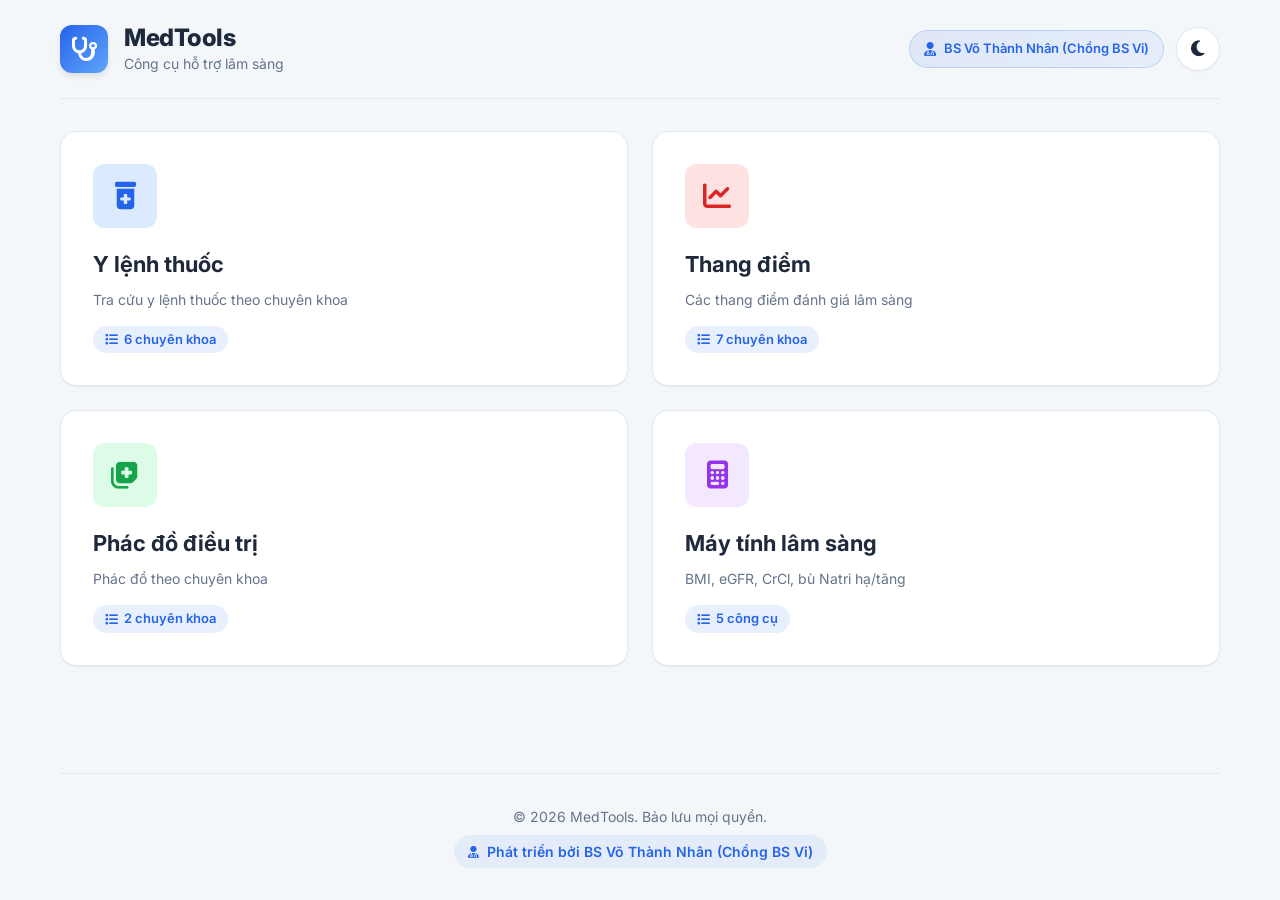
==== commit ef4c20b2: "1" ====
--- a/index.html
+++ b/index.html
@@ -3,7 +3,7 @@
 <head>
     <meta charset="UTF-8">
     <meta name="viewport" content="width=device-width, initial-scale=1.0">
-    <title>MedTools - BS Võ Thành Nhân</title>
+    <title>MedTools - BS Võ Thành Nhân (Chồng BS Vi)</title>
     <link rel="preconnect" href="https://fonts.googleapis.com">
     <link rel="preconnect" href="https://fonts.gstatic.com" crossorigin>
     <link href="https://fonts.googleapis.com/css2?family=Inter:wght@400;500;600;700;800&display=swap" rel="stylesheet">
@@ -96,7 +96,7 @@
         .calc-big-number{font-size:52px;font-weight:800;color:var(--primary-color);line-height:1}
         .calc-unit{font-size:20px;color:var(--text-secondary);font-weight:600}
         .calc-interpret{display:inline-block;padding:6px 16px;border-radius:50px;font-size:14px;font-weight:700;color:#fff;margin-top:10px}
-        .calc-note{font-size:13px;color:var(--text-primary);line-height:1.7;padding:14px 16px;background-color:var(--surface-color);border-radius:var(--radius-md);border-left:4px solid var(--primary-color);margin-top:16px}
+        .calc-note{font-size:13px;color:var(--text-primary);line-height:1.7;padding:14px 16px;background-color:var(--surface-color);border-radius:var(--radius-md);border-left:4px solid var(--primary-color);margin-top:16px;white-space:pre-wrap}
         .assess-tool{background-color:var(--surface-color);border:1px solid var(--border-color);border-radius:var(--radius-lg);padding:28px;margin-bottom:24px;box-shadow:var(--shadow-sm)}
         .assess-header{display:flex;align-items:center;gap:14px;margin-bottom:20px;padding-bottom:18px;border-bottom:1px solid var(--border-color)}
         .assess-header-icon{width:48px;height:48px;border-radius:var(--radius-md);display:flex;align-items:center;justify-content:center;font-size:22px;flex-shrink:0}
@@ -142,7 +142,7 @@
                 <div class="brand-text"><h1>MedTools</h1><p>Công cụ hỗ trợ lâm sàng</p></div>
             </div>
             <div class="header-right">
-                <div class="author-badge" title="Tác giả: BS Võ Thành Nhân"><i class="fa-solid fa-user-doctor"></i><span>BS Võ Thành Nhân</span></div>
+                <div class="author-badge" title="Tác giả: BS Võ Thành Nhân (Chồng BS Vi)"><i class="fa-solid fa-user-doctor"></i><span>BS Võ Thành Nhân (Chồng BS Vi)</span></div>
                 <button class="theme-btn" onclick="toggleTheme()" aria-label="Đổi giao diện"><i class="fa-solid fa-moon"></i></button>
             </div>
         </header>
@@ -170,8 +170,8 @@
                     <div class="category-card" onclick="openCategory('khac')">
                         <div class="category-icon bg-purple"><i class="fa-solid fa-calculator"></i></div>
                         <h2>Máy tính lâm sàng</h2>
-                        <p>BMI, eGFR, CrCl, bù Natri</p>
-                        <span class="sub-count"><i class="fa-solid fa-list"></i> 4 công cụ</span>
+                        <p>BMI, eGFR, CrCl, bù Natri hạ/tăng</p>
+                        <span class="sub-count"><i class="fa-solid fa-list"></i> 5 công cụ</span>
                     </div>
                 </div>
             </div>
@@ -216,10 +216,11 @@
         </main>
         <footer class="footer">
             <p>&copy; 2026 MedTools. Bảo lưu mọi quyền.</p>
-            <div class="footer-author"><i class="fa-solid fa-user-doctor"></i> Phát triển bởi BS Võ Thành Nhân</div>
+            <div class="footer-author"><i class="fa-solid fa-user-doctor"></i> Phát triển bởi BS Võ Thành Nhân (Chồng BS Vi)</div>
         </footer>
-    </div>    <script>
-        const DATA = {
+    </div>
+    <script>
+                const DATA = {
             ylenh: {
                 title: "Y lệnh thuốc",
                 subtitle: "Chọn chuyên khoa để tra cứu y lệnh",
@@ -423,10 +424,12 @@
                     { name: "BMI", icon: "fa-weight-scale", type: "calculator", calc: "bmi" },
                     { name: "eGFR (CKD-EPI)", icon: "fa-kidney", type: "calculator", calc: "egfr" },
                     { name: "CrCl (Cockcroft-Gault)", icon: "fa-flask", type: "calculator", calc: "crcl" },
-                    { name: "Bù Natri (Adrogué-Madias)", icon: "fa-droplet", type: "calculator", calc: "nacorr" }
+                    { name: "Bù Natri trong HẠ Natri máu", icon: "fa-droplet", type: "calculator", calc: "nacorr" },
+                    { name: "Bù Natri trong TĂNG Natri máu", icon: "fa-fire", type: "calculator", calc: "nahyper" }
                 ]
             }
-        };        const TOOLS = {
+        };
+                const TOOLS = {
             cha2ds2vasc: {
                 name: "CHA₂DS₂-VASc",
                 desc: "Đánh giá nguy cơ đột quỵ ở bệnh nhân rung nhĩ không do bệnh van tim",
@@ -613,8 +616,8 @@
                 ],
                 interpret: function(score) {
                     if (score <= 1) return { level: "low", text: "Nguy cơ thấp", advice: "Xác suất PE ~3.6%. Có thể loại trừ bằng D-dimer hoặc PERC." };
-                    if (score <= 6) return { level: "mid", text: "Nguy cơ trung bình", advice: "Xác suất PE ~20.5%. Cần D-dimer, nếu dương → CT肺动脉." };
-                    return { level: "high", text: "Nguy cơ cao", advice: "Xác suất PE ~66.7%. CT肺动脉 ngay, cân nhắc kháng đông." };
+                    if (score <= 6) return { level: "mid", text: "Nguy cơ trung bình", advice: "Xác suất PE ~20.5%. Cần D-dimer, nếu dương → CTPA." };
+                    return { level: "high", text: "Nguy cơ cao", advice: "Xác suất PE ~66.7%. CTPA ngay, cân nhắc kháng đông." };
                 },
                 ref: [
                     { range: "≤1", verdict: "Thấp", level: "low", note: "Xác suất PE ~3.6%" },
@@ -719,26 +722,30 @@
                 }
             },
             nacorr: {
-                name: "Tốc độ bù Natri trong hạ Natri máu",
-                desc: "Công thức Adrogué-Madias - tính tốc độ truyền Natri để bù hạ Natri máu",
+                name: "Bù Natri trong HẠ Natri máu (Na⁺ <135)",
+                desc: "Công thức Adrogué-Madias — tính tốc độ truyền dịch ƯU TRƯƠNG để TĂNG Na⁺ máu theo mục tiêu",
                 fields: [
+                    { id: "na_current", label: "Na⁺ máu hiện tại (mEq/L)", type: "number", placeholder: "VD: 120", min: 90, max: 134, step: 0.1 },
                     { id: "weight", label: "Cân nặng (kg)", type: "number", placeholder: "VD: 60", min: 20, max: 300, step: 0.1 },
                     { id: "sex", label: "Giới tính", type: "select", options: [{ value: "female", label: "Nữ" }, { value: "male", label: "Nam" }] },
                     { id: "age", label: "Tuổi (năm)", type: "number", placeholder: "VD: 60", min: 18, max: 120, step: 1 },
-                    { id: "na_current", label: "Na+ máu hiện tại (mmol/L)", type: "number", placeholder: "VD: 120", min: 90, max: 160, step: 1 },
-                    { id: "na_fluid", label: "Na+ dịch truyền (mmol/L)", type: "number", placeholder: "VD: 513 (NaCl 3%)", min: 0, max: 1000, step: 1 },
-                    { id: "rate", label: "Tốc độ truyền (mL/giờ)", type: "number", placeholder: "VD: 30", min: 1, max: 1000, step: 1 }
+                    { id: "fluid", label: "Loại dịch truyền (ưu trương)", type: "select", options: [
+                        { value: "513", label: "NaCl 3% (Na⁺ = 513 mEq/L)" },
+                        { value: "855", label: "NaCl 5% (Na⁺ = 855 mEq/L)" },
+                        { value: "154", label: "NaCl 0,9% (Na⁺ = 154 mEq/L)" }
+                    ]},
+                    { id: "target_rate", label: "Tốc độ thay đổi Na⁺ mong muốn (mEq/L/giờ)", type: "number", placeholder: "VD: 0.5", min: 0.1, max: 2, step: 0.1 }
                 ],
                 calculate: function(v) {
+                    var na_c = parseFloat(v.na_current);
                     var w = parseFloat(v.weight);
                     var age = parseFloat(v.age);
-                    var na_c = parseFloat(v.na_current);
-                    var na_f = parseFloat(v.na_fluid);
-                    var rate = parseFloat(v.rate);
                     var sex = v.sex;
-                    if (!w || !age || !na_c || !na_f || !rate || !sex) return null;
-                    
-                    // Hệ số nước toàn cơ thể (TBW) theo tuổi và giới
+                    var na_f = parseFloat(v.fluid);
+                    var target = parseFloat(v.target_rate);
+                    
+                    if (!na_c || !w || !age || !sex || !na_f || !target) return null;
+                    
                     var factor;
                     if (sex === "female") {
                         factor = age >= 65 ? 0.45 : 0.50;
@@ -747,40 +754,142 @@
                     }
                     var tbw = w * factor;
                     
-                    // Công thức Adrogué-Madias: ΔNa+ = (Na+ dịch - Na+ máu) / (TBW + 1)
-                    // Nhưng khi truyền 1L dịch:
-                    var deltaPer Liter = (na_f - na_c) / (tbw + 1);
-                    // Tốc độ thay đổi Na+ mỗi giờ:
-                    var deltaPerHour = deltaPerLiter * (rate / 1000);
-                    
-                    // Mục tiêu an toàn: ≤8-10 mmol/L trong 24h → ≤0.5 mmol/L/giờ
-                    var maxRateSafe = 0.5;
+                    var deltaNaPerLiter = (na_f - na_c) / (tbw + 1);
+                    
+                    if (deltaNaPerLiter <= 0) {
+                        return {
+                            value: "—",
+                            unit: "mL/giờ",
+                            interpret: "Không thể bù",
+                            level: "high",
+                            note: "⚠️ Dịch truyền có nồng độ Na⁺ thấp hơn hoặc bằng Na⁺ máu. Không thể làm tăng Na⁺ máu. Chọn NaCl 3% hoặc 5%."
+                        };
+                    }
+                    
+                    var rate = 1000 * (target / deltaNaPerLiter);
+                    
                     var warning = "";
                     var level = "low";
-                    if (deltaPerHour > 1.0) {
+                    
+                    if (target > 1.0) {
                         level = "high";
-                        warning = "⚠️ NGUY HIỂM: Tốc độ bù >1 mmol/L/giờ, nguy cơ hủy myelin cầu não!";
-                    } else if (deltaPerHour > 0.5) {
+                        warning = "⚠️ NGUY HIỂM: Mục tiêu tăng Na⁺ >1 mEq/L/giờ, nguy cơ hủy myelin cầu não (ODS)!";
+                    } else if (target > 0.5) {
                         level = "mid";
-                        warning = "⚠️ THẬN TRỌNG: Tốc độ bù >0.5 mmol/L/giờ. Tối đa 8-10 mmol/L/24h. Theo dõi Na+ mỗi 2-4 giờ.";
+                        warning = "⚠️ THẬN TRỌNG: Tốc độ tăng >0.5 mEq/L/giờ. Tối đa 8-10 mEq/L/24h. Theo dõi Na⁺ mỗi 2-4 giờ.";
                     } else {
-                        warning = "✅ Tốc độ an toàn (≤0.5 mmol/L/giờ). Theo dõi Na+ mỗi 4-6 giờ.";
+                        warning = "✅ Tốc độ an toàn (≤0.5 mEq/L/giờ). Theo dõi Na⁺ mỗi 4-6 giờ.";
                     }
                     
-                    var note = "TBW = " + tbw.toFixed(1) + " L (hệ số " + factor + "). " +
-                               "Na+ máu hiện tại: " + na_c + " mmol/L. " +
-                               "Na+ dịch truyền: " + na_f + " mmol/L. " +
-                               "Tốc độ truyền: " + rate + " mL/giờ. " +
-                               "→ ΔNa+ dự kiến: " + deltaPerHour.toFixed(2) + " mmol/L/giờ (" + (deltaPerHour * 24).toFixed(1) + " mmol/L/24h). " + warning;
+                    if (rate > 100) {
+                        warning += " ⚠️ Tốc độ truyền khá cao (" + rate.toFixed(1) + " mL/giờ). Kiểm tra lại.";
+                    }
+                    
+                    var note = "📐 Công thức Adrogué-Madias (HẠ Natri máu):\n\n" +
+                               "Bước 1: TBW = " + w + " × " + factor + " = " + tbw.toFixed(1) + " L (hệ số " + factor + " cho " + (sex === "female" ? "nữ" : "nam") + " " + (age >= 65 ? "≥65" : "<65") + " tuổi)\n\n" +
+                               "Bước 2: Δ[Na⁺] khi truyền 1 LÍT dịch = [(Na⁺ dịch) − (Na⁺ máu)] / (TBW + 1)\n" +
+                               "= [" + na_f + " − " + na_c + "] / [" + tbw.toFixed(1) + " + 1]\n" +
+                               "= " + (na_f - na_c) + " / " + (tbw + 1).toFixed(1) + "\n" +
+                               "= " + deltaNaPerLiter.toFixed(4) + " mEq/L mỗi LÍT dịch\n\n" +
+                               "Bước 3: Tốc độ truyền = 1000 × (mục tiêu / Δ[Na⁺])\n" +
+                               "= 1000 × (" + target + " / " + deltaNaPerLiter.toFixed(4) + ")\n" +
+                               "= " + rate.toFixed(1) + " mL/giờ\n\n" +
+                               "📊 Mục tiêu: Tăng Na⁺ " + target + " mEq/L/giờ → " + (target * 24).toFixed(1) + " mEq/L/24h.\n\n" +
+                               warning;
                     
                     var interpret;
-                    if (deltaPerHour > 1.0) interpret = "Tốc độ QUÁ NHANH";
-                    else if (deltaPerHour > 0.5) interpret = "Tốc độ NHANH";
-                    else if (deltaPerHour > 0.2) interpret = "Tốc độ trung bình";
-                    else if (deltaPerHour > 0) interpret = "Tốc độ chậm";
-                    else interpret = "Không tăng Na+ (dịch nhược trương)";
-                    
-                    return { value: deltaPerHour.toFixed(2), unit: "mmol/L/giờ", interpret: interpret, level: level, note: note };
+                    if (target > 1.0) interpret = "Nguy hiểm — ODS";
+                    else if (target > 0.5) interpret = "Thận trọng — tăng nhanh";
+                    else interpret = "An toàn — theo dõi sát";
+                    
+                    return { value: rate.toFixed(1), unit: "mL/giờ", interpret: interpret, level: level, note: note };
+                }
+            },
+            nahyper: {
+                name: "Bù Natri trong TĂNG Natri máu (Na⁺ >145)",
+                desc: "Công thức Free Water Deficit — tính tốc độ truyền dịch NHƯỢC TRƯƠNG để GIẢM Na⁺ máu theo mục tiêu",
+                fields: [
+                    { id: "na_current", label: "Na⁺ máu hiện tại (mEq/L)", type: "number", placeholder: "VD: 155", min: 145, max: 200, step: 0.1 },
+                    { id: "weight", label: "Cân nặng (kg)", type: "number", placeholder: "VD: 60", min: 20, max: 300, step: 0.1 },
+                    { id: "sex", label: "Giới tính", type: "select", options: [{ value: "female", label: "Nữ" }, { value: "male", label: "Nam" }] },
+                    { id: "age", label: "Tuổi (năm)", type: "number", placeholder: "VD: 60", min: 18, max: 120, step: 1 },
+                    { id: "na_target", label: "Na⁺ mục tiêu (mEq/L)", type: "number", placeholder: "VD: 145", min: 130, max: 155, step: 0.1 },
+                    { id: "hours", label: "Thời gian dự kiến hạ (giờ)", type: "number", placeholder: "VD: 48", min: 6, max: 240, step: 1 },
+                    { id: "fluid", label: "Loại dịch truyền (nhược trương)", type: "select", options: [
+                        { value: "0", label: "D5W - Nước cất 5% (Na⁺ = 0 mEq/L)" },
+                        { value: "77", label: "NaCl 0,45% (Na⁺ = 77 mEq/L)" },
+                        { value: "130", label: "Ringer Lactate (Na⁺ = 130 mEq/L)" }
+                    ]}
+                ],
+                calculate: function(v) {
+                    var na_c = parseFloat(v.na_current);
+                    var w = parseFloat(v.weight);
+                    var age = parseFloat(v.age);
+                    var sex = v.sex;
+                    var na_t = parseFloat(v.na_target);
+                    var hrs = parseFloat(v.hours);
+                    var na_f = parseFloat(v.fluid);
+                    
+                    if (!na_c || !w || !age || !sex || !na_t || !hrs) return null;
+                    if (isNaN(na_f)) na_f = 0;
+                    
+                    if (na_t >= na_c) {
+                        return {
+                            value: "—",
+                            unit: "mL/giờ",
+                            interpret: "Mục tiêu không hợp lệ",
+                            level: "high",
+                            note: "⚠️ Na⁺ mục tiêu phải NHỎ HƠN Na⁺ hiện tại (đây là bù trong TĂNG Natri máu)."
+                        };
+                    }
+                    
+                    var factor;
+                    if (sex === "female") {
+                        factor = age >= 65 ? 0.45 : 0.50;
+                    } else {
+                        factor = age >= 65 ? 0.50 : 0.60;
+                    }
+                    var tbw = w * factor;
+                    
+                    var fwd = tbw * ((na_c / na_t) - 1);
+                    var dropRate = (na_c - na_t) / hrs;
+                    var fluidFactor = (na_f - na_c) / (tbw + 1);
+                    
+                    var rateLPerHour;
+                    if (fluidFactor === 0) {
+                        rateLPerHour = fwd / hrs;
+                    } else {
+                        rateLPerHour = dropRate / Math.abs(fluidFactor);
+                    }
+                    var rateMlPerHour = rateLPerHour * 1000;
+                    
+                    var warning = "";
+                    var level = "low";
+                    
+                    if (dropRate > 0.5) {
+                        level = "high";
+                        warning = "⚠️ NGUY HIỂM: Tốc độ hạ Na⁺ >0.5 mEq/L/giờ, nguy cơ PHÙ NÃO!";
+                    } else {
+                        warning = "✅ Tốc độ an toàn (≤0.5 mEq/L/giờ). Theo dõi Na⁺ mỗi 2-4 giờ.";
+                    }
+                    
+                    var note = "📐 Công thức Free Water Deficit (TĂNG Natri máu):\n\n" +
+                               "Bước 1: TBW = " + w + " × " + factor + " = " + tbw.toFixed(1) + " L (hệ số " + factor + " cho " + (sex === "female" ? "nữ" : "nam") + " " + (age >= 65 ? "≥65" : "<65") + " tuổi)\n\n" +
+                               "Bước 2: FWD (Lượng nước thiếu) = TBW × [(Na⁺ hiện tại / Na⁺ mục tiêu) − 1]\n" +
+                               "= " + tbw.toFixed(1) + " × [(" + na_c + " / " + na_t + ") − 1]\n" +
+                               "= " + tbw.toFixed(1) + " × " + ((na_c / na_t) - 1).toFixed(4) + "\n" +
+                               "= " + fwd.toFixed(2) + " L nước cần bù\n\n" +
+                               "Bước 3: Tốc độ hạ Na⁺ = (" + na_c + " − " + na_t + ") / " + hrs + " giờ\n" +
+                               "= " + dropRate.toFixed(3) + " mEq/L/giờ (→ " + (dropRate * 24).toFixed(1) + " mEq/L/24h)\n\n" +
+                               "Bước 4: Tốc độ truyền dịch = " + rateMlPerHour.toFixed(0) + " mL/giờ\n\n" +
+                               "📊 Tổng lượng dịch ≈ " + fwd.toFixed(2) + " L trong " + hrs + " giờ.\n\n" +
+                               warning;
+                    
+                    var interpret;
+                    if (dropRate > 0.5) interpret = "Nguy hiểm — hạ quá nhanh";
+                    else interpret = "An toàn — theo dõi sát";
+                    
+                    return { value: rateMlPerHour.toFixed(0), unit: "mL/giờ", interpret: interpret, level: level, note: note };
                 }
             }
         };
@@ -978,7 +1087,6 @@
             document.getElementById('calc-title').textContent = calc.name;
             document.getElementById('calc-subtitle').textContent = calc.desc;
             
-            // Khởi tạo đơn vị mặc định
             if (calc.unitConverter) {
                 currentUnit[calc.unitConverter.fieldId] = calc.unitConverter.units[0].code;
             }
@@ -1032,7 +1140,6 @@
             var oldUnit = currentUnit[fieldId];
             if (oldUnit === newUnit) return;
             
-            // Đổi giá trị đang nhập
             var input = document.getElementById('calc-' + fieldId);
             var calc = CALCULATORS[currentCalcKey];
             var converter = calc.unitConverter;
@@ -1047,13 +1154,11 @@
             
             currentUnit[fieldId] = newUnit;
             
-            // Cập nhật UI nút
             document.querySelectorAll('.unit-convert button[data-field="' + fieldId + '"]').forEach(function(b) {
                 b.classList.remove('active');
             });
             btn.classList.add('active');
             
-            // Cập nhật placeholder
             if (newUnitObj && input) {
                 input.placeholder = newUnitObj.hint;
             }
@@ -1068,7 +1173,6 @@
                 var el = document.getElementById('calc-' + f.id);
                 var val = el ? el.value : '';
                 
-                // Nếu field này có đơn vị chuyển đổi, đổi về đơn vị cơ sở trước khi tính
                 if (calc.unitConverter && calc.unitConverter.fieldId === f.id && val) {
                     var currentUnitCode = currentUnit[f.id];
                     var unitObj = calc.unitConverter.units.find(function(u) { return u.code === currentUnitCode; });
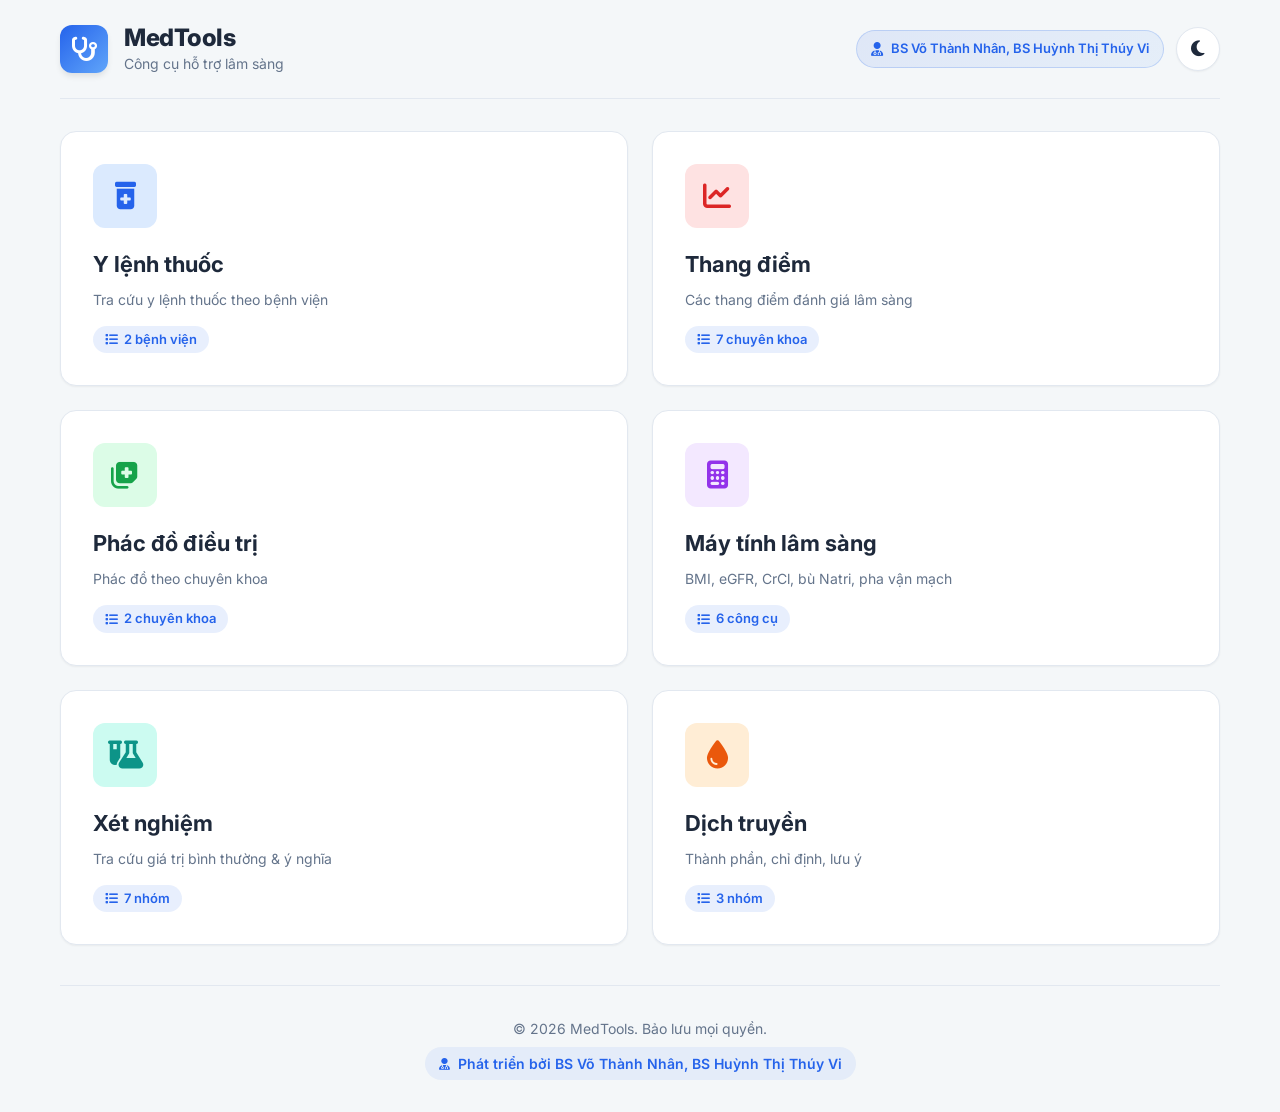
==== commit ee4eb60d: "12" ====
--- a/index.html
+++ b/index.html
@@ -3,7 +3,7 @@
 <head>
     <meta charset="UTF-8">
     <meta name="viewport" content="width=device-width, initial-scale=1.0">
-    <title>MedTools - BS Võ Thành Nhân (Chồng BS Vi)</title>
+    <title>MedTools - BS Võ Thành Nhân, BS Huỳnh Thị Thúy Vi</title>
     <link rel="preconnect" href="https://fonts.googleapis.com">
     <link rel="preconnect" href="https://fonts.gstatic.com" crossorigin>
     <link href="https://fonts.googleapis.com/css2?family=Inter:wght@400;500;600;700;800&display=swap" rel="stylesheet">
@@ -19,8 +19,8 @@
         .brand-icon{width:48px;height:48px;background:linear-gradient(135deg,var(--primary-color),#60a5fa);color:#fff;border-radius:var(--radius-md);display:flex;align-items:center;justify-content:center;font-size:24px;box-shadow:var(--shadow-md)}
         .brand-text h1{font-size:24px;font-weight:800;color:var(--text-primary);line-height:1.2;letter-spacing:-.5px}
         .brand-text p{font-size:14px;color:var(--text-secondary)}
-        .header-right{display:flex;align-items:center}
-        .author-badge{display:inline-flex;align-items:center;gap:8px;padding:8px 14px;background:linear-gradient(135deg,rgba(37,99,235,.1),rgba(96,165,250,.1));border:1px solid rgba(37,99,235,.2);border-radius:50px;font-size:13px;font-weight:600;color:var(--primary-color);margin-right:12px}
+        .header-right{display:flex;align-items:center;gap:12px}
+        .author-badge{display:inline-flex;align-items:center;gap:8px;padding:8px 14px;background:linear-gradient(135deg,rgba(37,99,235,.1),rgba(96,165,250,.1));border:1px solid rgba(37,99,235,.2);border-radius:50px;font-size:13px;font-weight:600;color:var(--primary-color)}
         .author-badge i{font-size:14px}
         .theme-btn{width:44px;height:44px;border-radius:50%;border:1px solid var(--border-color);background-color:var(--surface-color);color:var(--text-primary);font-size:18px;cursor:pointer;display:flex;align-items:center;justify-content:center;transition:all .2s ease;box-shadow:var(--shadow-sm)}
         .theme-btn:hover{background-color:var(--primary-color);color:#fff;border-color:var(--primary-color);transform:translateY(-2px) rotate(15deg)}
@@ -34,8 +34,8 @@
         .category-card h2{font-size:22px;font-weight:700;margin-bottom:8px;color:var(--text-primary)}
         .category-card>p{font-size:14px;color:var(--text-secondary);margin-bottom:16px}
         .sub-count{display:inline-flex;align-items:center;gap:6px;font-size:13px;color:var(--primary-color);font-weight:600;padding:4px 12px;background-color:rgba(37,99,235,.1);border-radius:50px}
-        .bg-blue{background-color:#dbeafe;color:#2563eb}.bg-red{background-color:#fee2e2;color:#dc2626}.bg-green{background-color:#dcfce7;color:#16a34a}.bg-purple{background-color:#f3e8ff;color:#9333ea}.bg-orange{background-color:#ffedd5;color:#ea580c}
-        body.dark-mode .bg-blue{background-color:rgba(37,99,235,.2)}body.dark-mode .bg-red{background-color:rgba(220,38,38,.2)}body.dark-mode .bg-green{background-color:rgba(22,163,74,.2)}body.dark-mode .bg-purple{background-color:rgba(147,51,234,.2)}body.dark-mode .bg-orange{background-color:rgba(234,88,12,.2)}
+        .bg-blue{background-color:#dbeafe;color:#2563eb}.bg-red{background-color:#fee2e2;color:#dc2626}.bg-green{background-color:#dcfce7;color:#16a34a}.bg-purple{background-color:#f3e8ff;color:#9333ea}.bg-orange{background-color:#ffedd5;color:#ea580c}.bg-teal{background-color:#ccfbf1;color:#0d9488}
+        body.dark-mode .bg-blue{background-color:rgba(37,99,235,.2)}body.dark-mode .bg-red{background-color:rgba(220,38,38,.2)}body.dark-mode .bg-green{background-color:rgba(22,163,74,.2)}body.dark-mode .bg-purple{background-color:rgba(147,51,234,.2)}body.dark-mode .bg-orange{background-color:rgba(234,88,12,.2)}body.dark-mode .bg-teal{background-color:rgba(13,148,136,.2)}
         .page{display:none}.page.active{display:block;animation:fadeIn .3s ease}
         @keyframes fadeIn{from{opacity:0;transform:translateY(10px)}to{opacity:1;transform:translateY(0)}}
         .breadcrumb{display:flex;align-items:center;gap:8px;font-size:14px;color:var(--text-secondary);margin-bottom:24px;flex-wrap:wrap}
@@ -53,16 +53,20 @@
         .search-container input{width:100%;padding:16px 20px 16px 52px;border-radius:50px;border:1px solid var(--border-color);background-color:var(--surface-color);color:var(--text-primary);font-size:16px;font-family:inherit;box-shadow:var(--shadow-sm);transition:all .3s ease;outline:none}
         .search-container input:focus{border-color:var(--primary-color);box-shadow:0 0 0 4px rgba(37,99,235,.15)}
         .results-list{display:flex;flex-direction:column;gap:12px}
-        .result-item{background-color:var(--surface-color);border:1px solid var(--border-color);border-radius:var(--radius-md);padding:20px;transition:all .25s ease}
+        .result-item{background-color:var(--surface-color);border:1px solid var(--border-color);border-radius:var(--radius-md);padding:20px;transition:all .25s ease;position:relative}
         .result-item:hover{border-color:var(--primary-color);box-shadow:var(--shadow-md)}
         .result-item.has-tool{border-left:4px solid var(--primary-color)}
-        .result-item h4{font-size:16px;font-weight:700;color:var(--primary-color);margin-bottom:6px}
+        .result-item h4{font-size:16px;font-weight:700;color:var(--primary-color);margin-bottom:6px;padding-right:40px}
         .result-item>p{font-size:14px;color:var(--text-secondary);line-height:1.6}
         .result-item .tag{display:inline-block;font-size:11px;font-weight:600;padding:2px 10px;border-radius:50px;background-color:rgba(37,99,235,.1);color:var(--primary-color);margin-top:8px;text-transform:uppercase;letter-spacing:.5px}
         .open-tool-btn{display:inline-flex;align-items:center;gap:6px;margin-top:12px;padding:9px 18px;background-color:var(--primary-color);color:#fff;border:none;border-radius:50px;font-family:inherit;font-size:13px;font-weight:600;cursor:pointer;transition:all .2s ease}
         .open-tool-btn:hover{background-color:var(--primary-hover);transform:translateY(-1px)}
         .toggle-detail-btn{display:inline-flex;align-items:center;gap:6px;margin-top:12px;margin-left:8px;padding:8px 16px;background-color:transparent;color:var(--primary-color);border:1px solid var(--primary-color);border-radius:50px;font-family:inherit;font-size:13px;font-weight:600;cursor:pointer;transition:all .2s ease}
         .toggle-detail-btn:hover{background-color:var(--primary-color);color:#fff}
+        .fav-btn{position:absolute;top:16px;right:16px;width:36px;height:36px;border-radius:50%;background-color:var(--bg-color);border:1px solid var(--border-color);color:var(--text-secondary);font-size:16px;cursor:pointer;display:flex;align-items:center;justify-content:center;transition:all .2s ease;z-index:2}
+        .fav-btn:hover{transform:scale(1.1);border-color:#f59e0b;color:#f59e0b}
+        .fav-btn.active{background-color:#fef3c7;border-color:#f59e0b;color:#f59e0b}
+        body.dark-mode .fav-btn.active{background-color:rgba(245,158,11,.2)}
         .result-detail{margin-top:14px;padding:18px;background-color:var(--bg-color);border-radius:var(--radius-md);border-left:3px solid var(--primary-color);display:none}
         .result-detail.show{display:block;animation:fadeIn .3s ease}
         .detail-row{display:flex;gap:12px;margin-bottom:12px;font-size:13px;line-height:1.6}
@@ -70,6 +74,42 @@
         .detail-label{font-weight:700;color:var(--primary-color);flex-shrink:0;min-width:160px}
         .detail-value{color:var(--text-primary);flex:1}
         .detail-value.warn{color:#dc2626;font-weight:600;background-color:rgba(220,38,38,.08);padding:8px 12px;border-radius:8px;display:block}
+        .crcl-table{margin-top:8px;border:1px solid var(--border-color);border-radius:8px;overflow:hidden;background-color:var(--surface-color)}
+        .crcl-table table{width:100%;border-collapse:collapse;font-size:12.5px}
+        .crcl-table th{background-color:rgba(37,99,235,.1);color:var(--primary-color);padding:8px 12px;text-align:left;font-weight:700;font-size:12px;text-transform:uppercase;letter-spacing:.3px;border-bottom:1px solid var(--border-color)}
+        .crcl-table td{padding:8px 12px;border-bottom:1px solid var(--border-color);color:var(--text-primary)}
+        .crcl-table tr:last-child td{border-bottom:none}
+        .crcl-table tr:hover td{background-color:rgba(37,99,235,.04)}
+        /* ===== PHA VẬN MẠCH - BƠM TIÊM ĐIỆN ===== */
+        .vp-tabs{display:flex;gap:8px;margin-bottom:20px;flex-wrap:wrap}
+        .vp-tab{padding:10px 20px;border:2px solid var(--border-color);background-color:var(--surface-color);color:var(--text-primary);border-radius:50px;font-family:inherit;font-size:14px;font-weight:600;cursor:pointer;transition:all .2s ease}
+        .vp-tab.active{background-color:var(--primary-color);border-color:var(--primary-color);color:#fff;box-shadow:0 4px 12px rgba(37,99,235,.3)}
+        .vp-tab:hover{border-color:var(--primary-color);color:var(--primary-color)}
+        .vp-tab.active:hover{color:#fff}
+        .vp-selector{display:flex;gap:8px;flex-wrap:wrap;margin-bottom:20px}
+        .vp-drug{padding:10px 16px;border:2px solid var(--border-color);background-color:var(--surface-color);color:var(--text-primary);border-radius:10px;font-family:inherit;font-size:13px;font-weight:600;cursor:pointer;transition:all .2s ease;display:flex;align-items:center;gap:6px}
+        .vp-drug.active{background:linear-gradient(135deg,var(--primary-color),#60a5fa);border-color:var(--primary-color);color:#fff}
+        .vp-drug:hover{border-color:var(--primary-color)}
+        .vp-drug.active:hover{color:#fff}
+        .vp-block{background-color:var(--bg-color);border-radius:var(--radius-md);padding:18px;margin-bottom:16px;border-left:4px solid var(--primary-color)}
+        .vp-block-title{font-size:14px;font-weight:700;color:var(--primary-color);margin-bottom:12px;display:flex;align-items:center;gap:8px}
+        .vp-info{font-size:12.5px;color:var(--text-secondary);margin-bottom:12px;padding:8px 12px;background-color:var(--surface-color);border-radius:8px;border:1px solid var(--border-color)}
+        .vp-info strong{color:var(--text-primary)}
+        .vp-result{margin-top:16px;padding:20px;border-radius:var(--radius-md);background:linear-gradient(135deg,rgba(37,99,235,.1),rgba(96,165,250,.1));border:2px solid var(--primary-color);text-align:center}
+        .vp-result-label{font-size:12px;color:var(--text-secondary);text-transform:uppercase;letter-spacing:1px;font-weight:700;margin-bottom:8px}
+        .vp-result-value{font-size:44px;font-weight:800;color:var(--primary-color);line-height:1;margin-bottom:6px}
+        .vp-result-unit{font-size:16px;color:var(--text-secondary);font-weight:600}
+        .vp-result-sub{font-size:13px;color:var(--text-primary);margin-top:10px;padding-top:10px;border-top:1px dashed var(--border-color)}
+        .vp-table-wrap{margin-top:16px;border:1px solid var(--border-color);border-radius:8px;overflow:hidden;background-color:var(--surface-color)}
+        .vp-table{width:100%;border-collapse:collapse;font-size:13px}
+        .vp-table th{background-color:rgba(37,99,235,.1);color:var(--primary-color);padding:10px 12px;text-align:left;font-weight:700;font-size:12px;text-transform:uppercase;letter-spacing:.3px;border-bottom:1px solid var(--border-color)}
+        .vp-table td{padding:9px 12px;border-bottom:1px solid var(--border-color);color:var(--text-primary)}
+        .vp-table tr:last-child td{border-bottom:none}
+        .vp-table tr:hover td{background-color:rgba(37,99,235,.05)}
+        .vp-table tr.highlight td{background-color:rgba(245,158,11,.15);font-weight:700;color:#d97706}
+        .vp-formula{margin-top:16px;padding:14px 16px;background-color:var(--surface-color);border-radius:var(--radius-md);border-left:4px solid #16a34a;font-size:12.5px;color:var(--text-primary);line-height:1.7;white-space:pre-wrap}
+        .vp-row2{display:grid;grid-template-columns:1fr 1fr;gap:16px;margin-top:16px}
+        @media(max-width:700px){.vp-row2{grid-template-columns:1fr}.vp-result-value{font-size:36px}}
         .empty-state{text-align:center;padding:60px 20px;color:var(--text-secondary)}
         .empty-state i{font-size:48px;margin-bottom:16px;opacity:.4}
         .back-btn{display:inline-flex;align-items:center;gap:8px;padding:10px 18px;background-color:var(--surface-color);border:1px solid var(--border-color);border-radius:50px;color:var(--text-primary);font-family:inherit;font-size:14px;font-weight:600;cursor:pointer;margin-bottom:20px;transition:all .2s ease}
@@ -88,14 +128,12 @@
         .unit-convert button{padding:4px 10px;border:1px solid var(--border-color);background-color:var(--surface-color);color:var(--text-secondary);border-radius:50px;font-family:inherit;font-size:11px;font-weight:600;cursor:pointer;transition:all .2s ease}
         .unit-convert button.active{background-color:var(--primary-color);color:#fff;border-color:var(--primary-color)}
         .unit-convert button:hover{border-color:var(--primary-color);color:var(--primary-color)}
-        .calc-field-hint{font-size:11px;color:var(--text-secondary);font-style:italic;margin-top:2px}
         .calc-btn{padding:12px 28px;background-color:var(--primary-color);color:#fff;border:none;border-radius:50px;font-family:inherit;font-size:14px;font-weight:700;cursor:pointer;transition:all .2s ease}
         .calc-btn:hover{background-color:var(--primary-hover);transform:translateY(-2px);box-shadow:var(--shadow-md)}
         .calc-result-box{margin-top:20px;padding:24px;border-radius:var(--radius-md);background:linear-gradient(135deg,rgba(37,99,235,.08),rgba(96,165,250,.08));border:2px solid rgba(37,99,235,.2);display:none}
         .calc-result-box.show{display:block;animation:fadeIn .4s ease}
         .calc-big-number{font-size:52px;font-weight:800;color:var(--primary-color);line-height:1}
         .calc-unit{font-size:20px;color:var(--text-secondary);font-weight:600}
-        .calc-interpret{display:inline-block;padding:6px 16px;border-radius:50px;font-size:14px;font-weight:700;color:#fff;margin-top:10px}
         .calc-note{font-size:13px;color:var(--text-primary);line-height:1.7;padding:14px 16px;background-color:var(--surface-color);border-radius:var(--radius-md);border-left:4px solid var(--primary-color);margin-top:16px;white-space:pre-wrap}
         .assess-tool{background-color:var(--surface-color);border:1px solid var(--border-color);border-radius:var(--radius-lg);padding:28px;margin-bottom:24px;box-shadow:var(--shadow-sm)}
         .assess-header{display:flex;align-items:center;gap:14px;margin-bottom:20px;padding-bottom:18px;border-bottom:1px solid var(--border-color)}
@@ -131,7 +169,10 @@
         .footer{text-align:center;padding:32px 0;margin-top:40px;border-top:1px solid var(--border-color);color:var(--text-secondary);font-size:14px}
         .footer-author{display:inline-flex;align-items:center;gap:8px;padding:6px 14px;background-color:rgba(37,99,235,.08);border-radius:50px;color:var(--primary-color);font-weight:600;margin-top:8px}
         .footer-author i{font-size:12px}
-        @media (max-width:700px){.categories-grid{grid-template-columns:1fr}.brand-text h1{font-size:20px}.brand-text p{font-size:12px}.brand-icon{width:40px;height:40px;font-size:20px}.page-title{font-size:22px}.category-card{padding:24px}.author-badge span{display:none}.author-badge{padding:8px 10px}.assess-score-big{font-size:40px}.calc-big-number{font-size:40px}.detail-label{min-width:100%}.detail-row{flex-direction:column;gap:4px}.calc-form{grid-template-columns:1fr}}
+        .back-to-top{position:fixed;bottom:30px;right:30px;width:52px;height:52px;border-radius:50%;background:linear-gradient(135deg,var(--primary-color),#60a5fa);color:#fff;border:none;font-size:20px;cursor:pointer;box-shadow:0 6px 20px rgba(37,99,235,.4);display:flex;align-items:center;justify-content:center;transition:all .3s ease;opacity:0;visibility:hidden;transform:translateY(20px);z-index:999}
+        .back-to-top.show{opacity:1;visibility:visible;transform:translateY(0)}
+        .back-to-top:hover{transform:translateY(-4px);box-shadow:0 8px 25px rgba(37,99,235,.6)}
+        @media (max-width:700px){.categories-grid{grid-template-columns:1fr}.brand-text h1{font-size:18px}.brand-text p{font-size:11px}.brand-icon{width:40px;height:40px;font-size:20px}.page-title{font-size:22px}.category-card{padding:24px}.author-badge span{display:none}.author-badge{padding:8px 10px}.assess-score-big{font-size:40px}.calc-big-number{font-size:40px}.detail-label{min-width:100%}.detail-row{flex-direction:column;gap:4px}.calc-form{grid-template-columns:1fr}.back-to-top{bottom:20px;right:20px;width:46px;height:46px;font-size:18px}}
     </style>
 </head>
 <body>
@@ -142,7 +183,7 @@
                 <div class="brand-text"><h1>MedTools</h1><p>Công cụ hỗ trợ lâm sàng</p></div>
             </div>
             <div class="header-right">
-                <div class="author-badge" title="Tác giả: BS Võ Thành Nhân (Chồng BS Vi)"><i class="fa-solid fa-user-doctor"></i><span>BS Võ Thành Nhân (Chồng BS Vi)</span></div>
+                <div class="author-badge" title="Tác giả: BS Võ Thành Nhân, BS Huỳnh Thị Thúy Vi"><i class="fa-solid fa-user-doctor"></i><span>BS Võ Thành Nhân, BS Huỳnh Thị Thúy Vi</span></div>
                 <button class="theme-btn" onclick="toggleTheme()" aria-label="Đổi giao diện"><i class="fa-solid fa-moon"></i></button>
             </div>
         </header>
@@ -152,8 +193,8 @@
                     <div class="category-card" onclick="openCategory('ylenh')">
                         <div class="category-icon bg-blue"><i class="fa-solid fa-prescription-bottle-medical"></i></div>
                         <h2>Y lệnh thuốc</h2>
-                        <p>Tra cứu y lệnh thuốc theo chuyên khoa</p>
-                        <span class="sub-count"><i class="fa-solid fa-list"></i> 6 chuyên khoa</span>
+                        <p>Tra cứu y lệnh thuốc theo bệnh viện</p>
+                        <span class="sub-count"><i class="fa-solid fa-list"></i> 2 bệnh viện</span>
                     </div>
                     <div class="category-card" onclick="openCategory('thangdiem')">
                         <div class="category-icon bg-red"><i class="fa-solid fa-chart-line"></i></div>
@@ -170,8 +211,20 @@
                     <div class="category-card" onclick="openCategory('khac')">
                         <div class="category-icon bg-purple"><i class="fa-solid fa-calculator"></i></div>
                         <h2>Máy tính lâm sàng</h2>
-                        <p>BMI, eGFR, CrCl, bù Natri hạ/tăng</p>
-                        <span class="sub-count"><i class="fa-solid fa-list"></i> 5 công cụ</span>
+                        <p>BMI, eGFR, CrCl, bù Natri, pha vận mạch</p>
+                        <span class="sub-count"><i class="fa-solid fa-list"></i> 6 công cụ</span>
+                    </div>
+                    <div class="category-card" onclick="openCategory('xetnghiem')">
+                        <div class="category-icon bg-teal"><i class="fa-solid fa-flask-vial"></i></div>
+                        <h2>Xét nghiệm</h2>
+                        <p>Tra cứu giá trị bình thường & ý nghĩa</p>
+                        <span class="sub-count"><i class="fa-solid fa-list"></i> 7 nhóm</span>
+                    </div>
+                    <div class="category-card" onclick="openCategory('ichtruyen')">
+                        <div class="category-icon bg-orange"><i class="fa-solid fa-droplet"></i></div>
+                        <h2>Dịch truyền</h2>
+                        <p>Thành phần, chỉ định, lưu ý</p>
+                        <span class="sub-count"><i class="fa-solid fa-list"></i> 3 nhóm</span>
                     </div>
                 </div>
             </div>
@@ -216,134 +269,526 @@
         </main>
         <footer class="footer">
             <p>&copy; 2026 MedTools. Bảo lưu mọi quyền.</p>
-            <div class="footer-author"><i class="fa-solid fa-user-doctor"></i> Phát triển bởi BS Võ Thành Nhân (Chồng BS Vi)</div>
+            <div class="footer-author"><i class="fa-solid fa-user-doctor"></i> Phát triển bởi BS Võ Thành Nhân, BS Huỳnh Thị Thúy Vi</div>
         </footer>
     </div>
+    <button class="back-to-top" id="backToTop" onclick="scrollToTop()" aria-label="Về đầu trang">
+        <i class="fa-solid fa-arrow-up"></i>
+    </button>
     <script>
                 const DATA = {
             ylenh: {
                 title: "Y lệnh thuốc",
-                subtitle: "Chọn chuyên khoa để tra cứu y lệnh",
+                subtitle: "Chọn bệnh viện để tra cứu y lệnh",
                 color: "bg-blue",
                 subs: [
                     {
-                        name: "Kháng sinh",
-                        icon: "fa-bacteria",
-                        items: [
-                            { title: "Curam 1000mg (Amoxicillin + Clavulanic acid)", desc: "1 viên x 2 lần/ngày, cách nhau 12 giờ. Uống cùng bữa ăn.", tag: "Kháng sinh",
-                              detail: { chidinh: "Nhiễm khuẩn hô hấp trên/dưới, viêm xoang, viêm tai giữa, nhiễm khuẩn tiết niệu, nhiễm khuẩn da và mô mềm, nhiễm khuẩn xương khớp.", chongchidinh: "Dị ứng penicillin. Tiền sử vàng da / rối loạn chức năng gan do amoxicillin-clavulanate.", dduochoc: "Hấp thu tốt qua đường uống, sinh khả dụng ~70-90%. Thải trừ chủ yếu qua thận. T1/2 ~1-1.5 giờ.", lieu: "Người lớn: 1000mg x 2 lần/ngày. Trẻ em: 25-45 mg/kg/ngày chia 2 lần.", lieutoida: "4000mg amoxicillin + 250mg clavulanic/ngày.", luuy: "⚠️ SUY THẬN: Giảm liều khi CrCl <30 mL/phút. ⚠️ SUY GAN: Thận trọng, theo dõi chức năng gan." }},
-                            { title: "Ceftibiotic 2000 (Ceftizoxim 2g)", desc: "Pha với NaCl 0,9% 100ml, TTM XX giọt/phút, cách 12 giờ.", tag: "Kháng sinh",
-                              detail: { chidinh: "Nhiễm khuẩn nặng: viêm phổi, viêm màng não, nhiễm khuẩn huyết, nhiễm khuẩn tiết niệu, nhiễm khuẩn ổ bụng, nhiễm khuẩn da/mô mềm.", chongchidinh: "Dị ứng cephalosporin. Tiền sử sốc phản vệ với penicillin.", dduochoc: "Tiêm TM, phân bố rộng, qua được hàng rào máu não. Thải trừ qua thận. T1/2 ~1.5-2 giờ.", lieu: "Người lớn: 2g mỗi 12 giờ. Trẻ em: 50 mg/kg mỗi 6-8 giờ.", lieutoida: "12g/ngày.", luuy: "⚠️ SUY THẬN: Giảm liều khi CrCl <50 mL/phút. ⚠️ SUY GAN: Không cần chỉnh liều." }},
-                            { title: "Levogolds (Levofloxacin 750mg/150ml)", desc: "1 túi TTM XXX giọt/phút, cách ngày 1 lần.", tag: "Kháng sinh",
-                              detail: { chidinh: "Viêm phổi cộng đồng, viêm phổi bệnh viện, nhiễm khuẩn tiết niệu có biến chứng, viêm tuyến tiền liệt, nhiễm khuẩn da/mô mềm.", chongchidinh: "Dị ứng quinolone. Bệnh nhân <18 tuổi. Phụ nữ có thai/cho con bú. Tiền sử viêm gân do quinolone.", dduochoc: "Sinh khả dụng TM ~99%, thải trừ chủ yếu qua thận. T1/2 ~6-8 giờ.", lieu: "Người lớn: 750mg mỗi 24 giờ.", lieutoida: "750mg/ngày.", luuy: "⚠️ SUY THẬN: Giảm liều khi CrCl <50 mL/phút. ⚠️ Nguy cơ viêm gân, kéo dài QT." }},
-                            { title: "Bacqure 500mg (Imipenem + Cilastatin)", desc: "1 lọ pha với NaCl 0,9% 100ml, TTM XX giọt/phút.", tag: "Kháng sinh",
-                              detail: { chidinh: "Nhiễm khuẩn nặng đa kháng: nhiễm khuẩn ổ bụng, viêm phổi bệnh viện, nhiễm khuẩn huyết, nhiễm khuẩn tiết niệu phức tạp.", chongchidinh: "Dị ứng carbapenem. Tiền sử sốc phản vệ với beta-lactam.", dduochoc: "Phân bố rộng, thải trừ qua thận. T1/2 ~1 giờ.", lieu: "Người lớn: 500mg mỗi 6 giờ. Trẻ em: 15-25 mg/kg mỗi 6 giờ.", lieutoida: "4g/ngày.", luuy: "⚠️ SUY THẬN: Giảm liều khi CrCl <70 mL/phút. ⚠️ Nguy cơ co giật." }},
-                            { title: "Tenafotin 2000 (Cefepim 2g)", desc: "1 lọ pha NaCl 0,9% 100ml, TTM XXX giọt/phút, cách 12 giờ.", tag: "Kháng sinh",
-                              detail: { chidinh: "Viêm phổi cộng đồng/bệnh viện, nhiễm khuẩn tiết niệu, da/mô mềm, ổ bụng, sốt giảm bạch cầu trung tính.", chongchidinh: "Dị ứng cephalosporin. Tiền sử sốc phản vệ với penicillin.", dduochoc: "Cephalosporin thế hệ 4, phổ rộng. Thải trừ qua thận. T1/2 ~2 giờ.", lieu: "Người lớn: 2g mỗi 12 giờ. Trẻ em: 50 mg/kg mỗi 12 giờ.", lieutoida: "6g/ngày.", luuy: "⚠️ SUY THẬN: Giảm liều khi CrCl <60 mL/phút." }},
-                            { title: "Cefoperazone 2g", desc: "1 lọ TMC trong 5 phút, cách nhau 12 giờ.", tag: "Kháng sinh",
-                              detail: { chidinh: "Nhiễm khuẩn hô hấp, tiết niệu, ổ bụng, da/mô mềm, nhiễm khuẩn huyết, viêm màng não.", chongchidinh: "Dị ứng cephalosporin. Suy gan nặng.", dduochoc: "Cephalosporin thế hệ 3, thải trừ chủ yếu qua mật (~70%). T1/2 ~2 giờ.", lieu: "Người lớn: 2-4g mỗi 12 giờ. Trẻ em: 50-100 mg/kg/ngày.", lieutoida: "12g/ngày.", luuy: "⚠️ SUY THẬN: KHÔNG cần chỉnh liều. ⚠️ SUY GAN: GIẢM LIỀU. ⚠️ Nguy cơ chảy máu." }},
-                            { title: "Quinrox (Levofloxacin 400mg/40ml)", desc: "1 lọ pha NaCl 0,9% 500ml (lấy 360ml), TTM XX giọt/phút.", tag: "Kháng sinh",
-                              detail: { chidinh: "Viêm phổi cộng đồng, viêm phổi bệnh viện, nhiễm khuẩn tiết niệu có biến chứng, viêm tuyến tiền liệt.", chongchidinh: "Dị ứng quinolone. Bệnh nhân <18 tuổi. Phụ nữ có thai/cho con bú.", dduochoc: "Sinh khả dụng TM ~99%, thải trừ chủ yếu qua thận. T1/2 ~6-8 giờ.", lieu: "Người lớn: 400mg mỗi 24 giờ.", lieutoida: "400mg/ngày.", luuy: "⚠️ SUY THẬN: Giảm liều khi CrCl <50 mL/phút. ⚠️ Nguy cơ viêm gân, kéo dài QT." }}
+                        name: "Thuốc BV Vĩnh Long",
+                        icon: "fa-hospital",
+                        isGroup: true,
+                        subs: [
+                            {
+                                name: "Kháng sinh",
+                                icon: "fa-bacteria",
+                                items: [
+                                    { title: "Curam 1000mg (Amoxicillin + Clavulanic acid)", desc: "1 viên x 2 lần/ngày, cách nhau 12 giờ. Uống cùng bữa ăn.", tag: "Kháng sinh",
+                                      detail: { chidinh: "Nhiễm khuẩn hô hấp trên/dưới, viêm xoang, viêm tai giữa, nhiễm khuẩn tiết niệu, nhiễm khuẩn da và mô mềm, nhiễm khuẩn xương khớp.", chongchidinh: "Dị ứng penicillin. Tiền sử vàng da / rối loạn chức năng gan do amoxicillin-clavulanate.", dduochoc: "Hấp thu tốt qua đường uống, sinh khả dụng ~70-90%. Thải trừ chủ yếu qua thận. T1/2 ~1-1.5 giờ.", lieu: "Người lớn: 1000mg x 2 lần/ngày. Trẻ em: 25-45 mg/kg/ngày chia 2 lần.", lieutoida: "4000mg amoxicillin + 250mg clavulanic/ngày.", luuy: "⚠️ SUY THẬN: Giảm liều khi CrCl <30 mL/phút. ⚠️ SUY GAN: Thận trọng, theo dõi chức năng gan.",
+                                        crcl: [
+                                            { range: "CrCl ≥ 30", dose: "1000mg mỗi 12 giờ", note: "Liều chuẩn" },
+                                            { range: "CrCl 10-29", dose: "500mg mỗi 12 giờ", note: "Giảm 50%" },
+                                            { range: "CrCl < 10", dose: "500mg mỗi 24 giờ", note: "Giảm mạnh" }
+                                        ]
+                                      }},
+                                    { title: "Ceftibiotic 2000 (Ceftizoxim 2g)", desc: "Pha với NaCl 0,9% 100ml, TTM XX giọt/phút, cách 12 giờ.", tag: "Kháng sinh",
+                                      detail: { chidinh: "Nhiễm khuẩn nặng: viêm phổi, viêm màng não, nhiễm khuẩn huyết, nhiễm khuẩn tiết niệu, nhiễm khuẩn ổ bụng, nhiễm khuẩn da/mô mềm.", chongchidinh: "Dị ứng cephalosporin. Tiền sử sốc phản vệ với penicillin.", dduochoc: "Tiêm TM, phân bố rộng, qua được hàng rào máu não. Thải trừ qua thận. T1/2 ~1.5-2 giờ.", lieu: "Người lớn: 2g mỗi 12 giờ. Trẻ em: 50 mg/kg mỗi 6-8 giờ.", lieutoida: "12g/ngày.", luuy: "⚠️ SUY THẬN: Giảm liều khi CrCl <50 mL/phút. ⚠️ SUY GAN: Không cần chỉnh liều.",
+                                        crcl: [
+                                            { range: "CrCl > 50", dose: "2g mỗi 12 giờ", note: "Liều chuẩn" },
+                                            { range: "CrCl 20-50", dose: "2g mỗi 24 giờ", note: "Giảm tần suất" },
+                                            { range: "CrCl 10-19", dose: "1g mỗi 24 giờ", note: "Giảm liều + tần suất" },
+                                            { range: "CrCl < 10", dose: "1g mỗi 48 giờ", note: "Theo dõi sát" }
+                                        ]
+                                      }},
+                                    { title: "Levogolds (Levofloxacin 750mg/150ml)", desc: "1 túi TTM XXX giọt/phút, cách ngày 1 lần.", tag: "Kháng sinh",
+                                      detail: { chidinh: "Viêm phổi cộng đồng, viêm phổi bệnh viện, nhiễm khuẩn tiết niệu có biến chứng, viêm tuyến tiền liệt, nhiễm khuẩn da/mô mềm.", chongchidinh: "Dị ứng quinolone. Bệnh nhân <18 tuổi. Phụ nữ có thai/cho con bú. Tiền sử viêm gân do quinolone.", dduochoc: "Sinh khả dụng TM ~99%, thải trừ chủ yếu qua thận. T1/2 ~6-8 giờ.", lieu: "Người lớn: 750mg mỗi 24 giờ.", lieutoida: "750mg/ngày.", luuy: "⚠️ SUY THẬN: Giảm liều khi CrCl <50 mL/phút. ⚠️ Nguy cơ viêm gân, kéo dài QT.",
+                                        crcl: [
+                                            { range: "CrCl ≥ 50", dose: "750mg mỗi 24 giờ", note: "Liều chuẩn" },
+                                            { range: "CrCl 20-49", dose: "750mg mỗi 48 giờ", note: "Giảm tần suất" },
+                                            { range: "CrCl 10-19", dose: "500mg mỗi 48 giờ", note: "Giảm liều + tần suất" },
+                                            { range: "CrCl < 10", dose: "500mg mỗi 48 giờ", note: "Theo dõi sát" }
+                                        ]
+                                      }},
+                                    { title: "Bacqure 500mg (Imipenem + Cilastatin)", desc: "1 lọ pha với NaCl 0,9% 100ml, TTM XX giọt/phút.", tag: "Kháng sinh",
+                                      detail: { chidinh: "Nhiễm khuẩn nặng đa kháng: nhiễm khuẩn ổ bụng, viêm phổi bệnh viện, nhiễm khuẩn huyết, nhiễm khuẩn tiết niệu phức tạp.", chongchidinh: "Dị ứng carbapenem. Tiền sử sốc phản vệ với beta-lactam.", dduochoc: "Phân bố rộng, thải trừ qua thận. T1/2 ~1 giờ.", lieu: "Người lớn: 500mg mỗi 6 giờ. Trẻ em: 15-25 mg/kg mỗi 6 giờ.", lieutoida: "4g/ngày.", luuy: "⚠️ SUY THẬN: Giảm liều khi CrCl <70 mL/phút. ⚠️ Nguy cơ co giật.",
+                                        crcl: [
+                                            { range: "CrCl ≥ 70", dose: "500mg mỗi 6 giờ", note: "Liều chuẩn" },
+                                            { range: "CrCl 50-69", dose: "500mg mỗi 8 giờ", note: "Giảm tần suất nhẹ" },
+                                            { range: "CrCl 30-49", dose: "500mg mỗi 12 giờ", note: "Giảm tần suất" },
+                                            { range: "CrCl 15-29", dose: "250mg mỗi 12 giờ", note: "Giảm liều" },
+                                            { range: "CrCl < 15", dose: "Không khuyến cáo", note: "Cân nhắc lọc máu" }
+                                        ]
+                                      }},
+                                    { title: "Tenafotin 2000 (Cefepim 2g)", desc: "1 lọ pha NaCl 0,9% 100ml, TTM XXX giọt/phút, cách 12 giờ.", tag: "Kháng sinh",
+                                      detail: { chidinh: "Viêm phổi cộng đồng/bệnh viện, nhiễm khuẩn tiết niệu, da/mô mềm, ổ bụng, sốt giảm bạch cầu trung tính.", chongchidinh: "Dị ứng cephalosporin. Tiền sử sốc phản vệ với penicillin.", dduochoc: "Cephalosporin thế hệ 4, phổ rộng. Thải trừ qua thận. T1/2 ~2 giờ.", lieu: "Người lớn: 2g mỗi 12 giờ. Trẻ em: 50 mg/kg mỗi 12 giờ.", lieutoida: "6g/ngày.", luuy: "⚠️ SUY THẬN: Giảm liều khi CrCl <60 mL/phút.",
+                                        crcl: [
+                                            { range: "CrCl > 60", dose: "2g mỗi 12 giờ", note: "Liều chuẩn" },
+                                            { range: "CrCl 30-60", dose: "2g mỗi 24 giờ", note: "Giảm tần suất" },
+                                            { range: "CrCl 11-29", dose: "1g mỗi 24 giờ", note: "Giảm liều" },
+                                            { range: "CrCl < 11", dose: "500mg mỗi 24 giờ", note: "Giảm mạnh" }
+                                        ]
+                                      }},
+                                    { title: "Cefoperazone 2g", desc: "1 lọ TMC trong 5 phút, cách nhau 12 giờ.", tag: "Kháng sinh",
+                                      detail: { chidinh: "Nhiễm khuẩn hô hấp, tiết niệu, ổ bụng, da/mô mềm, nhiễm khuẩn huyết, viêm màng não.", chongchidinh: "Dị ứng cephalosporin. Suy gan nặng.", dduochoc: "Cephalosporin thế hệ 3, thải trừ chủ yếu qua mật (~70%). T1/2 ~2 giờ.", lieu: "Người lớn: 2-4g mỗi 12 giờ. Trẻ em: 50-100 mg/kg/ngày.", lieutoida: "12g/ngày.", luuy: "⚠️ SUY THẬN: KHÔNG cần chỉnh liều (thải qua mật). ⚠️ SUY GAN: GIẢM LIỀU. ⚠️ Nguy cơ chảy máu.",
+                                        crcl: [
+                                            { range: "Mọi mức CrCl", dose: "Không cần chỉnh liều", note: "Thải trừ qua mật" }
+                                        ]
+                                      }},
+                                    { title: "Quinrox (Levofloxacin 400mg/40ml)", desc: "1 lọ pha NaCl 0,9% 500ml (lấy 360ml), TTM XX giọt/phút.", tag: "Kháng sinh",
+                                      detail: { chidinh: "Viêm phổi cộng đồng, viêm phổi bệnh viện, nhiễm khuẩn tiết niệu có biến chứng, viêm tuyến tiền liệt.", chongchidinh: "Dị ứng quinolone. Bệnh nhân <18 tuổi. Phụ nữ có thai/cho con bú.", dduochoc: "Sinh khả dụng TM ~99%, thải trừ chủ yếu qua thận. T1/2 ~6-8 giờ.", lieu: "Người lớn: 400mg mỗi 24 giờ.", lieutoida: "400mg/ngày.", luuy: "⚠️ SUY THẬN: Giảm liều khi CrCl <50 mL/phút. ⚠️ Nguy cơ viêm gân, kéo dài QT.",
+                                        crcl: [
+                                            { range: "CrCl ≥ 50", dose: "400mg mỗi 24 giờ", note: "Liều chuẩn" },
+                                            { range: "CrCl 20-49", dose: "400mg mỗi 48 giờ", note: "Giảm tần suất" },
+                                            { range: "CrCl 10-19", dose: "400mg mỗi 48 giờ", note: "Theo dõi sát" },
+                                            { range: "CrCl < 10", dose: "Cân nhắc thay thế", note: "Không khuyến cáo" }
+                                        ]
+                                      }}
+                                ]
+                            },
+                            {
+                                name: "Thần kinh",
+                                icon: "fa-brain",
+                                items: [
+                                    { title: "Diazepam", desc: "Co giật: 5-10mg tiêm TM chậm, lặp lại sau 10-15 phút nếu cần.", tag: "Thần kinh" },
+                                    { title: "Phenytoin", desc: "Liều tấn công: 15-20 mg/kg TM. Duy trì: 100mg mỗi 8h.", tag: "Thần kinh" },
+                                    { title: "Manitol 20%", desc: "Phù não: 0.25-1 g/kg TM nhanh trong 15-20 phút.", tag: "Thần kinh" },
+                                    { title: "Levetiracetam", desc: "Động kinh: khởi đầu 500mg mỗi 12h.", tag: "Thần kinh" }
+                                ]
+                            },
+                            {
+                                name: "Tim mạch",
+                                icon: "fa-heart-pulse",
+                                items: [
+                                    { title: "Digoxin / Anfarm (0,5mg/2ml)", desc: "½ ống pha loãng TMC 5 phút hoặc 1 ống pha loãng TMC 5 phút.", tag: "Tim mạch",
+                                      detail: { chidinh: "Suy tim có rung nhĩ tần số nhanh. Kiểm soát tần số thất trong rung nhĩ/nhịp nhanh trên thất. Suy tim EF thấp còn triệu chứng (NYHA II-IV).", chongchidinh: "Block AV độ II-III. Hội chứng WPW kèm rung nhĩ. Bệnh cơ tim phì đại tắc nghẽn. Hạ kali/magiê máu nặng. Nhồi máu cơ tim cấp.", dduochoc: "Sinh khả dụng ~60-80%. Thải trừ chủ yếu qua thận. T1/2 ~36-48 giờ. Khởi phát TM: 5-30 phút.", lieu: "Người lớn: Liều tấn công 0,5mg TM, sau đó 0,25mg mỗi 6h, tối đa 1-1,5mg/24h. Duy trì: 0,125-0,25mg/ngày.", lieutoida: "1,5mg/ngày (tấn công), 0,25mg/ngày (duy trì).", luuy: "⚠️ SUY THẬN: GIẢM LIỀU rõ rệt, theo dõi nồng độ Digoxin 0,5-2 ng/mL. ⚠️ Hạ K+ làm tăng độc tính. ⚠️ Cách 6-8 giờ mới dùng lại.",
+                                        crcl: [
+                                            { range: "CrCl ≥ 50", dose: "0,125-0,25mg/ngày", note: "Liều chuẩn" },
+                                            { range: "CrCl 30-49", dose: "0,125mg/ngày", note: "Giảm liều" },
+                                            { range: "CrCl 10-29", dose: "0,0625-0,125mg/ngày", note: "Theo dõi nồng độ" },
+                                            { range: "CrCl < 10", dose: "Cá thể hóa, theo dõi sát", note: "Nguy cơ ngộ độc cao" }
+                                        ]
+                                      }},
+                                    { title: "Zodamid 5mg/1ml (Midazolam)", desc: "1 ống pha loãng TMC 5 phút hoặc ½ ống pha loãng TMC 5 phút.", tag: "Tim mạch",
+                                      detail: { chidinh: "An thần trước thủ thuật (chụp mạch vành, đặt stent, sốc điện chuyển nhịp). An thần bệnh nhân ICU thở máy. Cắt cơn co giật kéo dài.", chongchidinh: "Dị ứng benzodiazepine. Nhược cơ nặng. Suy hô hấp nặng chưa hỗ trợ. Suy gan nặng. Ngưng thở khi ngủ do tắc nghẽn.", dduochoc: "Khởi phát TM: 1-5 phút. T1/2 ~1,5-2,5 giờ. Chuyển hóa qua CYP3A4 ở gan.", lieu: "Người lớn: 1-2,5mg TM chậm, tối đa 5mg/lần. An thần ICU: 0,02-0,1 mg/kg/giờ.", lieutoida: "10mg/ngày.", luuy: "⚠️ SUY THẬN: Thận trọng. ⚠️ SUY GAN: GIẢM LIỀU 50%. ⚠️ Theo dõi hô hấp. ⚠️ Cách 5-10 phút mới dùng lại.",
+                                        crcl: [
+                                            { range: "CrCl ≥ 30", dose: "Liều bình thường", note: "Không cần chỉnh" },
+                                            { range: "CrCl 10-29", dose: "Giảm 25% liều", note: "Theo dõi sát" },
+                                            { range: "CrCl < 10", dose: "Giảm 50% liều", note: "Tích lũy, theo dõi hô hấp" }
+                                        ]
+                                      }},
+                                    { title: "Levonox 40mg/0,4ml (Enoxaparin)", desc: "Y lệnh mẫu: Tiêm dưới da 40mg x 1 lần/ngày (dự phòng). Điều trị: 1mg/kg x 2 lần/ngày TDD.", tag: "Tim mạch",
+                                      detail: { chidinh: "Dự phòng huyết khối tĩnh mạch sâu. Điều trị DVT, thuyên tắc phổi. Hội chứng vành cấp. Rung nhĩ có nguy cơ huyết khối.", chongchidinh: "Tiền sử HIT. Chảy máu đang hoạt động. Loét dạ dày-tá tràng đang chảy máu. Đột quỵ xuất huyết. Suy thận nặng (CrCl <15). THA nặng không kiểm soát.", dduochoc: "Sinh khả dụng TDD ~100%. Khởi phát 2-4 giờ. T1/2 ~4,5 giờ.", lieu: "Dự phòng: 40mg TDD 1 lần/ngày. Điều trị: 1mg/kg TDD mỗi 12 giờ.", lieutoida: "200mg/ngày (điều trị). Dự phòng: 40mg/ngày.", luuy: "⚠️ SUY THẬN: GIẢM LIỀU khi CrCl <30 (dự phòng 20mg/ngày). ⚠️ SUY GAN: Thận trọng. ⚠️ Theo dõi tiểu cầu, Anti-Xa. ⚠️ Cách 12 giờ mới dùng lại.",
+                                        crcl: [
+                                            { range: "CrCl ≥ 30", dose: "Dự phòng 40mg/ngày - Điều trị 1mg/kg x 2", note: "Liều chuẩn" },
+                                            { range: "CrCl 15-29", dose: "Dự phòng 20mg/ngày - Điều trị 1mg/kg x 1", note: "Giảm 50% liều dự phòng" },
+                                            { range: "CrCl < 15", dose: "Chống chỉ định", note: "Dùng Heparin thường" }
+                                        ]
+                                      }},
+                                    { title: "Takizd (Furosemide)", desc: "1 ống hoặc 2 ống TMC mỗi 5 phút.", tag: "Tim mạch",
+                                      detail: { chidinh: "Phù phổi cấp. Suy tim sung huyết. Phù do xơ gan, hội chứng thận. THA có phù. Tăng kali máu.", chongchidinh: "Vô niệu. Hạ kali/natri máu nặng. Hôn mê gan. Dị ứng sulfonamide.", dduochoc: "Khởi phát TM: 5 phút. T1/2 ~1-2 giờ. Tác dụng lợi tiểu mạnh nhất 30 phút - 2 giờ đầu.", lieu: "Người lớn: 20-40mg TM, có thể tăng đến 80-200mg. Truyền liên tục: 5-40 mg/giờ.", lieutoida: "200mg/lần, 600mg/ngày.", luuy: "⚠️ SUY THẬN: GIẢM LIỀU, theo dõi điện giải. ⚠️ SUY GAN: Thận trọng, nguy cơ hôn mê gan do hạ K+. ⚠️ Hạ K+, Na+, Mg2+, hạ HA, độc tai. ⚠️ Cách 2-6 giờ mới dùng lại.",
+                                        crcl: [
+                                            { range: "CrCl ≥ 30", dose: "20-40mg TM, có thể tăng", note: "Liều chuẩn" },
+                                            { range: "CrCl 10-29", dose: "40-80mg TM, tăng dần", note: "Theo dõi đáp ứng" },
+                                            { range: "CrCl < 10", dose: "80-200mg TM hoặc truyền", note: "Theo dõi sát, nguy cơ độc tai" }
+                                        ]
+                                      }},
+                                    { title: "Amlodipine 5mg", desc: "Uống 1 viên x 1 lần/ngày, có thể tăng đến 10mg/ngày.", tag: "Tim mạch",
+                                      detail: { chidinh: "Tăng huyết áp. Đau thắt ngực ổn định mạn tính. Đau thắt ngực do co thắt mạch vành.", chongchidinh: "Dị ứng amlodipine. Hạ HA nặng. Sốc. Hẹp ĐM chủ nặng. Suy tim chưa kiểm soát.", dduochoc: "Sinh khả dụng ~64-90%. Khởi phát 6-12 giờ. T1/2 ~30-50 giờ. Chuyển hóa qua gan CYP3A4.", lieu: "Người lớn: 5mg x 1 lần/ngày, tăng đến 10mg/ngày. Người già, suy gan: khởi đầu 2,5mg/ngày.", lieutoida: "10mg/ngày.", luuy: "⚠️ SUY THẬN: Không cần chỉnh liều. ⚠️ SUY GAN: GIẢM LIỀU khởi đầu. ⚠️ Phù mắt cá, đỏ bừng mặt, nhức đầu. ⚠️ Cách 24 giờ dùng liều tiếp.",
+                                        crcl: [
+                                            { range: "Mọi mức CrCl", dose: "Không cần chỉnh liều", note: "Thải trừ qua gan" }
+                                        ]
+                                      }},
+                                    { title: "Losartan (Lorsatan)", desc: "Uống 50mg x 1 lần/ngày. Có thể tăng đến 100mg/ngày.", tag: "Tim mạch",
+                                      detail: { chidinh: "Tăng huyết áp. Bệnh thận do ĐTĐ type 2. Suy tim (khi không dung nạp ACEI). Phì đại thất trái.", chongchidinh: "Phụ nữ có thai (3 tháng giữa và cuối). Dị ứng losartan. Hẹp ĐM thận 2 bên. Tăng kali máu nặng.", dduochoc: "Sinh khả dụng ~33%. Khởi phát 6 giờ. T1/2 ~2 giờ (chất chuyển hóa 6-9 giờ).", lieu: "Người lớn: 50mg x 1 lần/ngày, tăng đến 100mg/ngày. Suy gan: 25mg/ngày.", lieutoida: "100mg/ngày.", luuy: "⚠️ SUY THẬN: Theo dõi K+ và Cr. ⚠️ SUY GAN: GIẢM LIỀU 50%. ⚠️ Ho khan, tăng K+, hạ HA. ⚠️ Cách 24 giờ dùng liều tiếp.",
+                                        crcl: [
+                                            { range: "CrCl ≥ 30", dose: "Không cần chỉnh liều", note: "Theo dõi K+, Cr" },
+                                            { range: "CrCl < 30", dose: "Khởi đầu 25mg/ngày", note: "Theo dõi sát K+, Cr" }
+                                        ]
+                                      }},
+                                    { title: "Captopril (Captoril)", desc: "Uống 25mg x 2-3 lần/ngày.", tag: "Tim mạch",
+                                      detail: { chidinh: "Tăng huyết áp. Suy tim sung huyết. Nhồi máu cơ tim sau 24 giờ. Bệnh thận do ĐTĐ type 1.", chongchidinh: "Phụ nữ có thai. Dị ứng ACEI. Tiền sử phù mạch do ACEI. Hẹp ĐM thận 2 bên.", dduochoc: "Sinh khả dụng ~70%. Khởi phát 15-30 phút. T1/2 ~2 giờ. Thải trừ qua thận.", lieu: "Người lớn: 25mg x 2-3 lần/ngày, tối đa 150mg/ngày. THA cấp: 25mg ngậm dưới lưỡi.", lieutoida: "450mg/ngày.", luuy: "⚠️ SUY THẬN: GIẢM LIỀU khi CrCl <40 mL/phút. ⚠️ SUY GAN: Thận trọng. ⚠️ Ho khan, tăng K+, phù mạch. ⚠️ Cách 8 giờ dùng liều tiếp.",
+                                        crcl: [
+                                            { range: "CrCl ≥ 40", dose: "25mg x 2-3 lần/ngày", note: "Liều chuẩn" },
+                                            { range: "CrCl 21-39", dose: "25mg x 2 lần/ngày", note: "Giảm tần suất" },
+                                            { range: "CrCl 10-20", dose: "12,5mg x 2 lần/ngày", note: "Giảm liều" },
+                                            { range: "CrCl < 10", dose: "6,25mg x 2 lần/ngày", note: "Theo dõi sát" }
+                                        ]
+                                      }},
+                                    { title: "Propranolol", desc: "Uống 10-40mg x 2-4 lần/ngày tùy chỉ định.", tag: "Tim mạch",
+                                      detail: { chidinh: "Tăng huyết áp. Đau thắt ngực. Loạn nhịp tim. Cường giáp. Run vô căn. Dự phòng đau nửa đầu.", chongchidinh: "Hen phế quản, COPD nặng. Block AV độ II-III. Suy tim chưa kiểm soát. Sốc tim. Nhịp chậm <50 lần/phút.", dduochoc: "Sinh khả dụng ~30%. Khởi phát 30-60 phút. T1/2 ~4 giờ. Chuyển hóa qua gan.", lieu: "Người lớn: 10-40mg x 2-4 lần/ngày, tối đa 320mg/ngày (THA). Loạn nhịp: 10-30mg x 3-4 lần/ngày.", lieutoida: "640mg/ngày.", luuy: "⚠️ SUY THẬN: Không cần chỉnh liều thường. ⚠️ SUY GAN: GIẢM LIỀU. ⚠️ KHÔNG ngưng đột ngột. ⚠️ Cách 6-8 giờ dùng liều tiếp.",
+                                        crcl: [
+                                            { range: "Mọi mức CrCl", dose: "Không cần chỉnh liều", note: "Thải trừ qua gan" }
+                                        ]
+                                      }},
+                                    { title: "Bisoprolol", desc: "Uống 2,5-10mg x 1 lần/ngày.", tag: "Tim mạch",
+                                      detail: { chidinh: "Tăng huyết áp. Suy tim mạn ổn định (EF giảm). Đau thắt ngực ổn định. Loạn nhịp (kiểm soát tần số trong rung nhĩ).", chongchidinh: "Suy tim cấp chưa ổn định. Sốc tim. Block AV độ II-III. Nhịp chậm <50/phút. Hạ HA nặng (HA tâm thu <90). Hen nặng.", dduochoc: "Sinh khả dụng ~88%. Khởi phát 1-3 giờ. T1/2 ~10-12 giờ.", lieu: "Người lớn: THA 5mg/ngày, tăng đến 10-20mg. Suy tim: khởi đầu 1,25mg/ngày, tăng dần mỗi 2 tuần.", lieutoida: "20mg/ngày (THA), 10mg/ngày (suy tim).", luuy: "⚠️ SUY THẬN: GIẢM LIỀU khi CrCl <20 mL/phút. ⚠️ SUY GAN: GIẢM LIỀU. ⚠️ KHÔNG ngưng đột ngột. ⚠️ Cách 24 giờ dùng liều tiếp.",
+                                        crcl: [
+                                            { range: "CrCl ≥ 20", dose: "Không cần chỉnh liều", note: "Theo dõi sát" },
+                                            { range: "CrCl < 20", dose: "Tối đa 10mg/ngày", note: "Giảm liều tối đa" }
+                                        ]
+                                      }},
+                                    { title: "Metoprolol", desc: "Uống 25-100mg x 1-2 lần/ngày tùy chỉ định.", tag: "Tim mạch",
+                                      detail: { chidinh: "Tăng huyết áp. Đau thắt ngực. Nhồi máu cơ tim (dự phòng thứ phát). Suy tim mạn ổn định. Loạn nhịp tim.", chongchidinh: "Suy tim cấp. Sốc tim. Block AV độ II-III. Nhịp chậm <50/phút. Hạ HA nặng. Hen nặng.", dduochoc: "Sinh khả dụng ~50%. Khởi phát 1-2 giờ. T1/2 ~3-7 giờ. Chuyển hóa qua CYP2D6.", lieu: "Người lớn: 25-100mg x 1-2 lần/ngày, tối đa 400mg/ngày. NMCT: 25-50mg x 2-3 lần/ngày.", lieutoida: "400mg/ngày.", luuy: "⚠️ SUY THẬN: Không cần chỉnh liều. ⚠️ SUY GAN: GIẢM LIỀU. ⚠️ KHÔNG ngưng đột ngột. ⚠️ Cách 12 giờ dùng liều tiếp.",
+                                        crcl: [
+                                            { range: "Mọi mức CrCl", dose: "Không cần chỉnh liều", note: "Thải trừ qua gan" }
+                                        ]
+                                      }},
+                                    { title: "Nebivolol", desc: "Uống 5mg x 1 lần/ngày, có thể tăng đến 10mg/ngày.", tag: "Tim mạch",
+                                      detail: { chidinh: "Tăng huyết áp. Suy tim mạn ổn định (EF giảm, người ≥70 tuổi). Đau thắt ngực. Ít gây co thắt phế quản.", chongchidinh: "Suy gan nặng. Suy tim cấp. Sốc tim. Block AV độ II-III. Nhịp chậm <50/phút. Hạ HA nặng.", dduochoc: "Sinh khả dụng ~12-96%. Khởi phát 1-3 giờ. T1/2 ~10 giờ (nhanh), 30-50 giờ (chậm).", lieu: "Người lớn: THA 5mg/ngày. Suy tim: khởi đầu 1,25mg/ngày. ≥65 tuổi: 2,5mg/ngày.", lieutoida: "10mg/ngày.", luuy: "⚠️ SUY THẬN: GIẢM LIỀU khởi đầu 2,5mg/ngày khi CrCl <40. ⚠️ SUY GAN: CHỐNG CHỈ ĐỊNH nếu suy gan nặng. ⚠️ Cách 24 giờ dùng liều tiếp.",
+                                        crcl: [
+                                            { range: "CrCl ≥ 40", dose: "5mg/ngày", note: "Liều chuẩn" },
+                                            { range: "CrCl < 40", dose: "Khởi đầu 2,5mg/ngày", note: "Tăng dần nếu dung nạp" }
+                                        ]
+                                      }}
+                                ]
+                            },
+                            {
+                                name: "Thuốc vận mạch",
+                                icon: "fa-syringe",
+                                items: [
+                                    { title: "Dobutamin", desc: "Truyền TM liên tục. Liều 2,5-20 mcg/kg/phút.", tag: "Vận mạch",
+                                      detail: { chidinh: "Suy tim cấp có cung lượng tim thấp, HA tâm thu >70 mmHg. Sốc tim. Test gắng sức tim. Hỗ trợ sau phẫu thuật tim.", chongchidinh: "Hẹp dưới van ĐM chủ nặng. Bệnh cơ tim phì đại tắc nghẽn. NMCT cấp chưa xử trí. Loạn nhịp nhanh chưa kiểm soát.", dduochoc: "Khởi phát 1-2 phút. Đạt đỉnh 10 phút. T1/2 ~2 phút.", lieu: "Người lớn: 2,5-20 mcg/kg/phút. Khởi đầu 2,5-5 mcg/kg/phút, tăng dần mỗi 5-10 phút.", lieutoida: "20 mcg/kg/phút.", luuy: "⚠️ KHI NÀO TĂNG LIỀU: HA tâm thu <90, nước tiểu <0,5 mL/kg/h, lactate tăng. Tăng 2,5-5 mcg/kg/phút mỗi 5-10 phút. ⚠️ KHI NÀO NGƯNG: HA tâm thu >100 ổn định, hết sốc. Giảm 25-50% mỗi 30 phút. ⚠️ NGƯNG TẠM: Loạn nhịp nhanh, HA tâm thu >180, nhịp tim >140. ⚠️ MỤC TIÊU HA: 90-110 mmHg (sốc tim); 100-120 nếu THA mạn. ⚠️ SUY THẬN/GAN: Không cần chỉnh liều. ⚠️ Tác dụng phụ: Nhịp nhanh, loạn nhịp, đau ngực." }},
+                                    { title: "Dopamin", desc: "Truyền TM liên tục. Liều 2-20 mcg/kg/phút.", tag: "Vận mạch",
+                                      detail: { chidinh: "Sốc tim, sốc nhiễm khuẩn. Suy tim cấp có hạ HA. Hạ HA nặng có giảm tưới máu. Nhịp chậm có triệu chứng (liều thấp).", chongchidinh: "U tủy thượng thận. Nhịp nhanh thất chưa xử trí. Loạn nhịp nhanh. Suy tim sung huyết chưa kiểm soát. Hẹp van ĐM chủ nặng.", dduochoc: "Khởi phát 1-2 phút. Đạt đỉnh 10 phút. T1/2 ~2 phút.", lieu: "Liều thấp (1-5): Tăng tưới máu thận. Trung bình (5-10): Tăng co bóp. Cao (10-20): Co mạch ngoại biên.", lieutoida: "50 mcg/kg/phút (rất hiếm).", luuy: "⚠️ KHI NÀO TĂNG LIỀU: HA tâm thu <90, nước tiểu <0,5 mL/kg/h, lactate tăng. Tăng 2-5 mcg/kg/phút mỗi 5-10 phút. ⚠️ KHI NÀO NGƯNG: HA ổn định, hết sốc. Giảm 25% mỗi 30 phút. ⚠️ NGƯNG TẠM: Nhịp nhanh >140, loạn nhịp, hoại tử đầu chi. ⚠️ MỤC TIÊU HA: 90-110 (sốc tim), 65 (MAP sốc nhiễm khuẩn). ⚠️ Tác dụng phụ: Loạn nhịp, nhịp nhanh, hoại tử đầu chi." }},
+                                    { title: "Noradrenaline (Norepinephrine)", desc: "Truyền TM liên tục. Liều 0,05-3 mcg/kg/phút.", tag: "Vận mạch",
+                                      detail: { chidinh: "Sốc nhiễm khuẩn (ưu tiên số 1). Sốc tim nếu HA tâm thu <70 kèm tưới máu kém. Sốc phản vệ (sau Adrenaline). Hạ HA do giãn mạch khi gây mê. Hội chứng gan thận type 1.", chongchidinh: "Hạ HA do giảm thể tích chưa bù dịch. Huyết khối mạc treo/ngoại biên. Nhịp nhanh thất. Loạn nhịp nhanh chưa kiểm soát.", dduochoc: "Khởi phát 1-2 phút. Đạt đỉnh 5-10 phút. T1/2 ~2,5 phút.", lieu: "Người lớn: 0,05-3 mcg/kg/phút. Khởi đầu 0,05-0,1, tăng dần. Trẻ em: 0,05-0,1 (tối đa 2).", lieutoida: "3,3 mcg/kg/phút (thực tế ít khi >1-2).", luuy: "⚠️ KHI NÀO TĂNG LIỀU: MAP <65 hoặc <mục tiêu. Tăng 0,05-0,1 mcg/kg/phút mỗi 5-10 phút. ⚠️ KHI NÀO DỪNG TĂNG: MAP 65-70 (sốc nhiễm khuẩn), 80-90 (THA mạn), 100-110 (bệnh mạch vành). ⚠️ KHI NÀO NGƯNG: MAP ≥65 ổn định 6-12 giờ. Giảm 0,05 mcg/kg/phút mỗi 30 phút. ⚠️ NGƯNG TẠM: Loạn nhịp nặng, thiếu máu cơ tim, hoại tử đầu chi, MAP >120. ⚠️ MỤC TIÊU HA: MAP 65-70 (SSC 2021), 80-90 (THA mạn), 100-110 (bệnh mạch vành). ⚠️ TRUYỀN QUA ĐƯỜNG TRUNG TÂM." }},
+                                    { title: "Adrenaline (Epinephrine)", desc: "Sốc phản vệ: 0,5mg TB mặt trước đùi. Ngừng tim: 1mg TM mỗi 3-5 phút. Truyền TM: 0,01-0,5 mcg/kg/phút.", tag: "Vận mạch",
+                                      detail: { chidinh: "Sốc phản vệ (thuốc đầu tay). Ngừng tim (CPR). Sốc tim nặng, sốc nhiễm khuẩn kháng trị. Phối hợp gây tê tại chỗ. Cơn hen nặng kháng trị.", chongchidinh: "Không có chống chỉ định tuyệt đối trong cấp cứu ngừng tim và sốc phản vệ. Thận trọng: bệnh tim thiếu máu, loạn nhịp nặng, cường giáp.", dduochoc: "Tiêm bắp: Khởi phát 3-5 phút. Tiêm TM: 30 giây. T1/2 ~2 phút.", lieu: "Sốc phản vệ: 0,5mg TB mặt trước đùi, lặp lại sau 5-15 phút. Ngừng tim: 1mg TM mỗi 3-5 phút. Truyền TM: 0,01-0,5 mcg/kg/phút.", lieutoida: "Không giới hạn trong CPR. Truyền TM: 0,5 mcg/kg/phút (có thể tăng 1 nếu kháng trị).", luuy: "⚠️ KHI NÀO TĂNG LIỀU: Sốc phản vệ sau 2 lần TB không cải thiện → truyền TM. Sốc tim MAP <65 dù Noradrenaline liều cao → thêm Adrenaline. Tăng 0,05-0,1 mcg/kg/phút mỗi 5-10 phút. ⚠️ KHI NÀO NGƯNG: HA ổn định, hết sốc. Giảm mỗi 30 phút. ⚠️ NGƯNG TẠM: Loạn nhịp nặng, thiếu máu cơ tim, MAP >120. ⚠️ MỤC TIÊU HA: Sốc phản vệ HA tâm thu ≥90, hết khó thở. CPR không đặt mục tiêu HA. Sốc tim MAP 65-70. ⚠️ TRUYỀN QUA ĐƯỜNG TRUNG TÂM." }}
+                                ]
+                            },
+                            {
+                                name: "Giảm đau - An thần",
+                                icon: "fa-syringe",
+                                items: [
+                                    { title: "Morphine 10mg/1ml", desc: "Giảm đau mạnh. 2-5mg TM chậm mỗi 4-6 giờ. Theo dõi hô hấp.", tag: "Giảm đau",
+                                      detail: { chidinh: "Đau nặng cấp tính (NMCT, đau sau mổ, đau ung thư), phù phổi cấp, an thần giảm đau ở ICU.", chongchidinh: "Suy hô hấp nặng, tắc ruột cơ học, tăng áp lực nội sọ, dị ứng morphine, suy gan nặng.", dduochoc: "Khởi phát TM: 5-10 phút. T1/2 ~2-3 giờ. Chuyển hóa qua gan, thải qua thận.", lieu: "Người lớn: 2-5mg TM chậm mỗi 4-6 giờ. Truyền liên tục: 0,5-2 mg/giờ.", lieutoida: "Tùy đáp ứng, theo dõi hô hấp.", luuy: "⚠️ SUY THẬN: GIẢM LIỀU, tích lũy chất chuyển hóa. ⚠️ SUY GAN: GIẢM LIỀU. ⚠️ Theo dõi nhịp thở, SpO₂, tri giác.",
+                                        crcl: [
+                                            { range: "CrCl ≥ 50", dose: "2-5mg mỗi 4-6 giờ", note: "Liều chuẩn" },
+                                            { range: "CrCl 10-49", dose: "Giảm 25-50% liều", note: "Tích lũy M6G" },
+                                            { range: "CrCl < 10", dose: "Giảm 50-75% liều", note: "Theo dõi hô hấp sát" }
+                                        ]
+                                      }},
+                                    { title: "Fentanyl 0,1mg/2ml (50mcg/ml)", desc: "Giảm đau mạnh, khởi phát nhanh. 25-100mcg TM chậm mỗi 30-60 phút.", tag: "Giảm đau",
+                                      detail: { chidinh: "Giảm đau trong phẫu thuật, ICU, thủ thuật. Phù hợp BN suy thận (ít tích lũy).", chongchidinh: "Dị ứng fentanyl. Suy hô hấp chưa hỗ trợ. Nhược cơ.", dduochoc: "Khởi phát TM: 1-3 phút. T1/2 ~3-7 giờ. Chuyển hóa qua gan CYP3A4.", lieu: "Người lớn: 25-100mcg TM chậm mỗi 30-60 phút. Truyền: 25-200 mcg/giờ.", lieutoida: "Theo đáp ứng.", luuy: "⚠️ SUY THẬN: Không cần chỉnh liều (ưu tiên hơn Morphine). ⚠️ SUY GAN: GIẢM LIỀU. ⚠️ Theo dõi hô hấp.",
+                                        crcl: [
+                                            { range: "Mọi mức CrCl", dose: "25-100mcg mỗi 30-60 phút", note: "Ưu tiên ở suy thận" }
+                                        ]
+                                      }},
+                                    { title: "Paracetamol 1g/100ml", desc: "Hạ sốt, giảm đau. 1g TM mỗi 6 giờ.", tag: "Giảm đau",
+                                      detail: { chidinh: "Hạ sốt, giảm đau nhẹ - vừa. Phối hợp giảm đau đa mô thức.", chongchidinh: "Suy gan nặng. Dị ứng paracetamol. Bệnh gan tiến triển.", dduochoc: "Khởi phát 5-30 phút. T1/2 ~2 giờ. Chuyển hóa qua gan.", lieu: "Người lớn: 1g TM mỗi 6 giờ (tối đa 4g/ngày).", lieutoida: "4g/ngày.", luuy: "⚠️ SUY THẬN: Giãn khoảng cách nếu CrCl <30 (mỗi 8 giờ). ⚠️ SUY GAN: GIẢM LIỀU tối đa 2g/ngày, theo dõi chức năng gan.",
+                                        crcl: [
+                                            { range: "CrCl ≥ 30", dose: "1g mỗi 6 giờ", note: "Liều chuẩn" },
+                                            { range: "CrCl < 30", dose: "1g mỗi 8 giờ", note: "Giãn khoảng cách" }
+                                        ]
+                                      }},
+                                    { title: "Ketorolac 30mg/1ml", desc: "NSAID giảm đau mạnh. 15-30mg TM mỗi 6 giờ (tối đa 5 ngày).", tag: "Giảm đau",
+                                      detail: { chidinh: "Giảm đau cấp tính vừa - nặng (ngắn ngày).", chongchidinh: "Loét dạ dày, xuất huyết tiêu hóa, suy thận, suy gan nặng, phụ nữ có thai 3 tháng cuối, <16 tuổi.", dduochoc: "Khởi phát 30 phút. T1/2 ~4-6 giờ. Thải qua thận.", lieu: "Người lớn: 15-30mg TM mỗi 6 giờ. Tối đa 5 ngày.", lieutoida: "120mg/ngày.", luuy: "⚠️ SUY THẬN: CHỐNG CHỈ ĐỊNH khi CrCl <30. ⚠️ SUY GAN: GIẢM LIỀU. ⚠️ Nguy cơ loét, xuất huyết tiêu hóa.",
+                                        crcl: [
+                                            { range: "CrCl ≥ 30", dose: "15-30mg mỗi 6 giờ", note: "Tối đa 5 ngày" },
+                                            { range: "CrCl < 30", dose: "CHỐNG CHỈ ĐỊNH", note: "Nguy cơ AKI cao" }
+                                        ]
+                                      }},
+                                    { title: "Tramadol 100mg/2ml", desc: "Giảm đau trung bình. 50-100mg TM chậm mỗi 6-8 giờ.", tag: "Giảm đau",
+                                      detail: { chidinh: "Đau vừa, đau sau mổ, đau mạn tính.", chongchidinh: "Dị ứng tramadol. Động kinh chưa kiểm soát. Đang dùng MAOI. Suy hô hấp nặng.", dduochoc: "Khởi phát 10-15 phút (TM). T1/2 ~6 giờ.", lieu: "Người lớn: 50-100mg TM chậm mỗi 6-8 giờ. Tối đa 400mg/ngày.", lieutoida: "400mg/ngày.", luuy: "⚠️ SUY THẬN: GIẢM LIỀU khi CrCl <30 (100mg mỗi 12 giờ). ⚠️ SUY GAN: GIẢM LIỀU. ⚠️ Nguy cơ co giật.",
+                                        crcl: [
+                                            { range: "CrCl ≥ 30", dose: "50-100mg mỗi 6-8 giờ", note: "Liều chuẩn" },
+                                            { range: "CrCl 10-29", dose: "50-100mg mỗi 12 giờ", note: "Giảm tần suất" },
+                                            { range: "CrCl < 10", dose: "KHÔNG KHUYẾN CÁO", note: "Nguy cơ co giật" }
+                                        ]
+                                      }},
+                                    { title: "Diazepam 10mg/2ml", desc: "An thần, chống co giật. 5-10mg TM chậm.", tag: "An thần",
+                                      detail: { chidinh: "Co giật, cắt cơn co thắt cơ, an thần trước thủ thuật, hội chứng cai rượu.", chongchidinh: "Nhược cơ nặng, suy hô hấp nặng, hội chứng ngưng thở khi ngủ, suy gan nặng.", dduochoc: "Khởi phát TM: 1-5 phút. T1/2 ~20-50 giờ (chất chuyển hóa hoạt động kéo dài).", lieu: "Người lớn: 5-10mg TM chậm, có thể lặp lại sau 10-15 phút.", lieutoida: "30mg/ngày.", luuy: "⚠️ SUY THẬN: Thận trọng, tích lũy. ⚠️ SUY GAN: GIẢM LIỀU 50%. ⚠️ Theo dõi hô hấp, có đối kháng Flumazenil.",
+                                        crcl: [
+                                            { range: "CrCl ≥ 30", dose: "5-10mg TM chậm", note: "Liều chuẩn" },
+                                            { range: "CrCl < 30", dose: "Giảm 50% liều", note: "Theo dõi sát" }
+                                        ]
+                                      }},
+                                    { title: "Midazolam 5mg/1ml", desc: "An thần, cắt co giật. 1-2,5mg TM chậm.", tag: "An thần",
+                                      detail: { chidinh: "An thần trước thủ thuật, ICU thở máy, cắt cơn co giật kéo dài.", chongchidinh: "Dị ứng benzodiazepine, nhược cơ nặng, suy hô hấp nặng, suy gan nặng.", dduochoc: "Khởi phát TM: 1-5 phút. T1/2 ~1,5-2,5 giờ.", lieu: "Người lớn: 1-2,5mg TM chậm. Truyền ICU: 0,02-0,1 mg/kg/giờ.", lieutoida: "10mg/ngày (bolus).", luuy: "⚠️ SUY THẬN: Thận trọng. ⚠️ SUY GAN: GIẢM LIỀU 50%. ⚠️ Theo dõi hô hấp. ⚠️ Cách 5-10 phút mới dùng lại.",
+                                        crcl: [
+                                            { range: "CrCl ≥ 30", dose: "1-2,5mg TM chậm", note: "Liều chuẩn" },
+                                            { range: "CrCl 10-29", dose: "Giảm 25%", note: "Theo dõi sát" },
+                                            { range: "CrCl < 10", dose: "Giảm 50%", note: "Tích lũy" }
+                                        ]
+                                      }}
+                                ]
+                            },
+                            {
+                                name: "Tiêu hóa",
+                                icon: "fa-stomach",
+                                items: [
+                                    { title: "Omeprazole 40mg", desc: "Ức chế bơm proton. 40mg TM mỗi 12-24 giờ.", tag: "Tiêu hóa",
+                                      detail: { chidinh: "Loét dạ dày - tá tràng, trào ngược dạ dày - thực quản, xuất huyết tiêu hóa, dự phòng loét do stress ở ICU.", chongchidinh: "Dị ứng PPI, đang dùng thuốc tương tác CYP2C19 mạnh.", dduochoc: "Khởi phát 1 giờ (TM). T1/2 ~1 giờ. Chuyển hóa qua gan CYP2C19.", lieu: "Người lớn: 40mg TM mỗi 12-24 giờ. XHTH: 80mg bolus, sau đó 8mg/giờ x 72 giờ.", lieutoida: "Không giới hạn cụ thể.", luuy: "⚠️ SUY THẬN: Không cần chỉnh liều. ⚠️ SUY GAN: GIẢM LIỀU khi suy gan nặng. ⚠️ Tương tác với Clopidogrel.",
+                                        crcl: [
+                                            { range: "Mọi mức CrCl", dose: "40mg mỗi 12-24 giờ", note: "Không cần chỉnh liều" }
+                                        ]
+                                      }},
+                                    { title: "Ondansetron 8mg/4ml", desc: "Chống nôn. 4-8mg TM chậm mỗi 8-12 giờ.", tag: "Tiêu hóa",
+                                      detail: { chidinh: "Nôn, buồn nôn sau mổ, do hóa trị, do xạ trị.", chongchidinh: "Dị ứng ondansetron. Kéo dài QT. Đang dùng Apomorphine.", dduochoc: "Khởi phát 30 phút (TM). T1/2 ~3-6 giờ. Chuyển hóa qua gan CYP3A4.", lieu: "Người lớn: 4-8mg TM chậm mỗi 8-12 giờ.", lieutoida: "24mg/ngày.", luuy: "⚠️ SUY THẬN: Không cần chỉnh liều. ⚠️ SUY GAN: Tối đa 8mg/ngày khi suy gan nặng. ⚠️ Nguy cơ kéo dài QT.",
+                                        crcl: [
+                                            { range: "Mọi mức CrCl", dose: "4-8mg mỗi 8-12 giờ", note: "Không cần chỉnh liều" }
+                                        ]
+                                      }},
+                                    { title: "Metoclopramide 10mg/2ml", desc: "Chống nôn, tăng nhu động. 10mg TM chậm mỗi 8 giờ.", tag: "Tiêu hóa",
+                                      detail: { chidinh: "Buồn nôn, nôn, chậm làm rỗng dạ dày, trào ngược.", chongchidinh: "Tắc ruột cơ học, xuất huyết tiêu hóa, u tủy thượng thận, động kinh, Parkinson.", dduochoc: "Khởi phát 1-3 phút (TM). T1/2 ~5-6 giờ. Thải qua thận.", lieu: "Người lớn: 10mg TM chậm mỗi 8 giờ. Tối đa 5 ngày.", lieutoida: "30-40mg/ngày.", luuy: "⚠️ SUY THẬN: GIẢM LIỀU khi CrCl <40 (5mg mỗi 8 giờ). ⚠️ SUY GAN: Thận trọng. ⚠️ Nguy cơ loạn trương lực cơ cấp.",
+                                        crcl: [
+                                            { range: "CrCl ≥ 40", dose: "10mg mỗi 8 giờ", note: "Liều chuẩn" },
+                                            { range: "CrCl < 40", dose: "5mg mỗi 8 giờ", note: "Giảm liều" }
+                                        ]
+                                      }},
+                                    { title: "Lactulose 10g/15ml", desc: "Nhuận tràng, hạ Ammoniac máu. 15-30ml uống mỗi 6-8 giờ.", tag: "Tiêu hóa",
+                                      detail: { chidinh: "Táo bón, bệnh não gan (hạ ammoniac).", chongchidinh: "Tắc ruột cơ học, galactosemia.", dduochoc: "Khởi phát 24-48 giờ (nhuận tràng). Chuyển hóa bởi vi khuẩn đường ruột.", lieu: "Người lớn: 15-30ml uống mỗi 6-8 giờ. Bệnh não gan: điều chỉnh để 2-3 lần đi tiêu mềm/ngày.", lieutoida: "Không giới hạn.", luuy: "⚠️ SUY THẬN: Không cần chỉnh liều. ⚠️ SUY GAN: Dùng được, cần theo dõi. ⚠️ Đầy hơi, chướng bụng.",
+                                        crcl: [
+                                            { range: "Mọi mức CrCl", dose: "15-30ml mỗi 6-8 giờ", note: "Không cần chỉnh liều" }
+                                        ]
+                                      }}
+                                ]
+                            },
+                            {
+                                name: "Nội tiết",
+                                icon: "fa-droplet",
+                                items: [
+                                    { title: "Insulin Regular (Actrapid) 100UI/ml", desc: "Truyền TM liên tục hoặc tiêm TM. 0,05-0,1 UI/kg/giờ.", tag: "Nội tiết",
+                                      detail: { chidinh: "ĐTĐ cấp cứu (DKA, HHS), tăng đường huyết nặng, ICU kiểm soát đường huyết.", chongchidinh: "Hạ đường huyết, dị ứng insulin.", dduochoc: "Khởi phát TM: 10-30 phút. T1/2 ~5-10 phút. Chuyển hóa qua gan, thận.", lieu: "DKA: 0,1 UI/kg/giờ truyền TM. ICU: 0,05-0,1 UI/kg/giờ, điều chỉnh theo đường huyết.", lieutoida: "Tùy đáp ứng.", luuy: "⚠️ SUY THẬN: GIẢM LIỀU, tăng nguy cơ hạ đường huyết. ⚠️ SUY GAN: GIẢM LIỀU. ⚠️ Theo dõi đường huyết mao mạch mỗi 1-2 giờ.",
+                                        crcl: [
+                                            { range: "CrCl ≥ 50", dose: "0,1 UI/kg/giờ", note: "Liều chuẩn" },
+                                            { range: "CrCl 10-49", dose: "Giảm 25-50%", note: "Tăng nguy cơ hạ đường huyết" },
+                                            { range: "CrCl < 10", dose: "Giảm 50%, theo dõi sát", note: "Thận giảm thoái giáng insulin" }
+                                        ]
+                                      }},
+                                    { title: "Metformin 500mg/850mg/1000mg", desc: "Uống. 500mg x 1-3 lần/ngày, cùng bữa ăn.", tag: "Nội tiết",
+                                      detail: { chidinh: "ĐTĐ type 2 (đơn trị hoặc phối hợp).", chongchidinh: "Suy thận (CrCl <30), suy gan nặng, nhiễm toan chuyển hóa, suy tim nặng, nhiễm khuẩn nặng.", dduochoc: "Sinh khả dụng ~50-60%. Không chuyển hóa, thải qua thận dạng nguyên vẹn.", lieu: "Người lớn: 500mg x 1-3 lần/ngày, tăng dần đến tối đa 2000-2500mg/ngày.", lieutoida: "2550mg/ngày.", luuy: "⚠️ SUY THẬN: CHỐNG CHỈ ĐỊNH khi CrCl <30. ⚠️ SUY GAN: CHỐNG CHỈ ĐỊNH nếu suy gan nặng. ⚠️ Nguy cơ toan lactic.",
+                                        crcl: [
+                                            { range: "CrCl ≥ 45", dose: "500-2000mg/ngày", note: "Liều chuẩn" },
+                                            { range: "CrCl 30-44", dose: "Khởi đầu 500mg/ngày", note: "Tối đa 1000mg/ngày" },
+                                            { range: "CrCl < 30", dose: "CHỐNG CHỈ ĐỊNH", note: "Nguy cơ toan lactic" }
+                                        ]
+                                      }},
+                                    { title: "Levothyroxine 50mcg", desc: "Uống. Khởi đầu 25-50mcg/ngày, tăng dần.", tag: "Nội tiết",
+                                      detail: { chidinh: "Suy giáp, phù niêm, sau phẫu thuật tuyến giáp.", chongchidinh: "Nhiễm độc giáp chưa điều trị, NMCT cấp, suy thượng thận chưa điều trị.", dduochoc: "Sinh khả dụng 50-80%. T1/2 ~6-7 ngày. Chuyển hóa qua gan, thận.", lieu: "Người lớn: khởi đầu 25-50mcg/ngày, tăng 25mcg mỗi 2-4 tuần. Người già, bệnh mạch vành: khởi đầu 12,5-25mcg.", lieutoida: "200-300mcg/ngày (tùy).", luuy: "⚠️ SUY THẬN: Không cần chỉnh liều. ⚠️ SUY GAN: Không cần chỉnh liều. ⚠️ Uống lúc đói, cách thuốc khác 4 giờ.",
+                                        crcl: [
+                                            { range: "Mọi mức CrCl", dose: "Không cần chỉnh liều", note: "Theo TSH" }
+                                        ]
+                                      }},
+                                    { title: "Methylprednisolone 40mg", desc: "TM. 40-125mg mỗi 6-12 giờ tùy chỉ định.", tag: "Nội tiết",
+                                      detail: { chidinh: "Chống viêm mạnh, dị ứng nặng, hen nặng, COPD cấp, sốc phản vệ phối hợp, bệnh tự miễn, phù não.", chongchidinh: "Nhiễm khuẩn nặng chưa kiểm soát, loét dạ dày đang hoạt động, ĐTĐ không kiểm soát.", dduochoc: "Khởi phát TM: 1-2 giờ. T1/2 ~2-3 giờ (sinh học 12-36 giờ).", lieu: "Người lớn: 40-125mg TM mỗi 6-12 giờ. Hen nặng: 40-125mg mỗi 6 giờ x 48h.", lieutoida: "Tùy chỉ định (liều cao xung).", luuy: "⚠️ SUY THẬN: Không cần chỉnh liều. ⚠️ SUY GAN: Thận trọng. ⚠️ Tăng đường huyết, loét dạ dày, nhiễm khuẩn, loãng xương.",
+                                        crcl: [
+                                            { range: "Mọi mức CrCl", dose: "Không cần chỉnh liều", note: "Theo chỉ định lâm sàng" }
+                                        ]
+                                      }}
+                                ]
+                            },
+                            {
+                                name: "Hô hấp",
+                                icon: "fa-lungs",
+                                items: [
+                                    { title: "Salbutamol 5mg/2,5ml (khí dung)", desc: "Khí dung 2,5-5mg mỗi 20 phút x 3 lần, sau đó mỗi 4-6 giờ.", tag: "Hô hấp",
+                                      detail: { chidinh: "Cơn hen cấp, COPD cấp, co thắt phế quản.", chongchidinh: "Dị ứng salbutamol. Loạn nhịp nhanh.", dduochoc: "Khởi phát 5-15 phút (khí dung). T1/2 ~4-6 giờ.", lieu: "Người lớn: khí dung 2,5-5mg mỗi 20 phút x 3 lần, sau đó mỗi 4-6 giờ. TM (nặng): 0,5mg/giờ.", lieutoida: "20mg/ngày (khí dung).", luuy: "⚠️ SUY THẬN: Không cần chỉnh liều. ⚠️ SUY GAN: Không cần chỉnh liều. ⚠️ Nhịp nhanh, run tay, hạ kali máu.",
+                                        crcl: [
+                                            { range: "Mọi mức CrCl", dose: "2,5-5mg khí dung mỗi 4-6 giờ", note: "Không cần chỉnh liều" }
+                                        ]
+                                      }},
+                                    { title: "Ipratropium 0,5mg/2ml (khí dung)", desc: "Khí dung 0,5mg mỗi 6 giờ, phối hợp salbutamol.", tag: "Hô hấp",
+                                      detail: { chidinh: "COPD cấp, hen nặng (phối hợp SABA).", chongchidinh: "Dị ứng atropine hoặc ipratropium. Glaucoma góc hẹp.", dduochoc: "Khởi phát 15 phút. T1/2 ~2 giờ.", lieu: "Người lớn: 0,5mg khí dung mỗi 6 giờ, có thể mỗi 4 giờ nếu nặng.", lieutoida: "2mg/ngày.", luuy: "⚠️ SUY THẬN: Không cần chỉnh liều. ⚠️ SUY GAN: Không cần chỉnh liều. ⚠️ Khô miệng, bí tiểu.",
+                                        crcl: [
+                                            { range: "Mọi mức CrCl", dose: "0,5mg mỗi 6 giờ", note: "Không cần chỉnh liều" }
+                                        ]
+                                      }},
+                                    { title: "Budesonide 0,5mg/2ml (khí dung)", desc: "Khí dung 0,5-1mg mỗi 12 giờ. Corticoid dạng hít.", tag: "Hô hấp",
+                                      detail: { chidinh: "Hen phế quản, COPD (điều trị duy trì), viêm thanh quản.", chongchidinh: "Dị ứng budesonide.", dduochoc: "Khởi phát chậm (giờ). Tác dụng tại chỗ, ít hấp thu toàn thân.", lieu: "Người lớn: 0,5-1mg khí dung mỗi 12 giờ.", lieutoida: "4mg/ngày.", luuy: "⚠️ SUY THẬN: Không cần chỉnh liều. ⚠️ SUY GAN: Thận trọng, GIẢM LIỀU. ⚠️ Súc miệng sau dùng để tránh nấm miệng.",
+                                        crcl: [
+                                            { range: "Mọi mức CrCl", dose: "0,5-1mg mỗi 12 giờ", note: "Không cần chỉnh liều" }
+                                        ]
+                                      }},
+                                    { title: "Montelukast 10mg", desc: "Uống. 10mg x 1 lần/ngày buổi tối.", tag: "Hô hấp",
+                                      detail: { chidinh: "Hen phế quản (điều trị duy trì), dự phòng co thắt phế quản do gắng sức, viêm mũi dị ứng.", chongchidinh: "Dị ứng montelukast.", dduochoc: "Sinh khả dụng ~64%. T1/2 ~2,7-5,5 giờ. Chuyển hóa qua gan CYP2C8.", lieu: "Người lớn: 10mg uống 1 lần/ngày buổi tối.", lieutoida: "10mg/ngày.", luuy: "⚠️ SUY THẬN: Không cần chỉnh liều. ⚠️ SUY GAN: Thận trọng khi suy gan vừa-nặng. ⚠️ Đau đầu, rối loạn giấc ngủ, thay đổi hành vi.",
+                                        crcl: [
+                                            { range: "Mọi mức CrCl", dose: "10mg/ngày", note: "Không cần chỉnh liều" }
+                                        ]
+                                      }}
+                                ]
+                            }
                         ]
                     },
                     {
-                        name: "Thần kinh",
-                        icon: "fa-brain",
-                        items: [
-                            { title: "Diazepam", desc: "Co giật: 5-10mg tiêm TM chậm, lặp lại sau 10-15 phút nếu cần.", tag: "Thần kinh" },
-                            { title: "Phenytoin", desc: "Liều tấn công: 15-20 mg/kg TM. Duy trì: 100mg mỗi 8h.", tag: "Thần kinh" },
-                            { title: "Manitol 20%", desc: "Phù não: 0.25-1 g/kg TM nhanh trong 15-20 phút.", tag: "Thần kinh" },
-                            { title: "Levetiracetam", desc: "Động kinh: khởi đầu 500mg mỗi 12h.", tag: "Thần kinh" }
-                        ]
-                    },
-                    {
-                        name: "Tim mạch",
-                        icon: "fa-heart-pulse",
-                        items: [
-                            { title: "Digoxin / Anfarm (0,5mg/2ml)", desc: "½ ống pha loãng TMC 5 phút hoặc 1 ống pha loãng TMC 5 phút.", tag: "Tim mạch",
-                              detail: { chidinh: "Suy tim có rung nhĩ tần số nhanh. Kiểm soát tần số thất trong rung nhĩ/nhịp nhanh trên thất. Suy tim EF thấp còn triệu chứng (NYHA II-IV).", chongchidinh: "Block AV độ II-III. Hội chứng WPW kèm rung nhĩ. Bệnh cơ tim phì đại tắc nghẽn. Hạ kali/magiê máu nặng. Nhồi máu cơ tim cấp.", dduochoc: "Sinh khả dụng ~60-80%. Thải trừ chủ yếu qua thận. T1/2 ~36-48 giờ. Khởi phát TM: 5-30 phút.", lieu: "Người lớn: Liều tấn công 0,5mg TM, sau đó 0,25mg mỗi 6h, tối đa 1-1,5mg/24h. Duy trì: 0,125-0,25mg/ngày.", lieutoida: "1,5mg/ngày (tấn công), 0,25mg/ngày (duy trì).", luuy: "⚠️ SUY THẬN: GIẢM LIỀU rõ rệt, theo dõi nồng độ Digoxin 0,5-2 ng/mL. ⚠️ Hạ K+ làm tăng độc tính. ⚠️ Cách 6-8 giờ mới dùng lại." }},
-                            { title: "Zodamid 5mg/1ml (Midazolam)", desc: "1 ống pha loãng TMC 5 phút hoặc ½ ống pha loãng TMC 5 phút.", tag: "Tim mạch",
-                              detail: { chidinh: "An thần trước thủ thuật (chụp mạch vành, đặt stent, sốc điện chuyển nhịp). An thần bệnh nhân ICU thở máy. Cắt cơn co giật kéo dài.", chongchidinh: "Dị ứng benzodiazepine. Nhược cơ nặng. Suy hô hấp nặng chưa hỗ trợ. Suy gan nặng. Ngưng thở khi ngủ do tắc nghẽn.", dduochoc: "Khởi phát TM: 1-5 phút. T1/2 ~1,5-2,5 giờ. Chuyển hóa qua CYP3A4 ở gan.", lieu: "Người lớn: 1-2,5mg TM chậm, tối đa 5mg/lần. An thần ICU: 0,02-0,1 mg/kg/giờ.", lieutoida: "10mg/ngày.", luuy: "⚠️ SUY THẬN: Thận trọng. ⚠️ SUY GAN: GIẢM LIỀU 50%. ⚠️ Theo dõi hô hấp. ⚠️ Cách 5-10 phút mới dùng lại." }},
-                            { title: "Levonox 40mg/0,4ml (Enoxaparin)", desc: "Y lệnh mẫu: Tiêm dưới da 40mg x 1 lần/ngày (dự phòng). Điều trị: 1mg/kg x 2 lần/ngày TDD.", tag: "Tim mạch",
-                              detail: { chidinh: "Dự phòng huyết khối tĩnh mạch sâu. Điều trị DVT, thuyên tắc phổi. Hội chứng vành cấp. Rung nhĩ có nguy cơ huyết khối.", chongchidinh: "Tiền sử HIT. Chảy máu đang hoạt động. Loét dạ dày-tá tràng đang chảy máu. Đột quỵ xuất huyết. Suy thận nặng (CrCl <15). THA nặng không kiểm soát.", dduochoc: "Sinh khả dụng TDD ~100%. Khởi phát 2-4 giờ. T1/2 ~4,5 giờ.", lieu: "Dự phòng: 40mg TDD 1 lần/ngày. Điều trị: 1mg/kg TDD mỗi 12 giờ.", lieutoida: "200mg/ngày (điều trị). Dự phòng: 40mg/ngày.", luuy: "⚠️ SUY THẬN: GIẢM LIỀU khi CrCl <30 (dự phòng 20mg/ngày). ⚠️ SUY GAN: Thận trọng. ⚠️ Theo dõi tiểu cầu, Anti-Xa. ⚠️ Cách 12 giờ mới dùng lại." }},
-                            { title: "Takizd (Furosemide)", desc: "1 ống hoặc 2 ống TMC mỗi 5 phút.", tag: "Tim mạch",
-                              detail: { chidinh: "Phù phổi cấp. Suy tim sung huyết. Phù do xơ gan, hội chứng thận. THA có phù. Tăng kali máu.", chongchidinh: "Vô niệu. Hạ kali/natri máu nặng. Hôn mê gan. Dị ứng sulfonamide.", dduochoc: "Khởi phát TM: 5 phút. T1/2 ~1-2 giờ. Tác dụng lợi tiểu mạnh nhất 30 phút - 2 giờ đầu.", lieu: "Người lớn: 20-40mg TM, có thể tăng đến 80-200mg. Truyền liên tục: 5-40 mg/giờ.", lieutoida: "200mg/lần, 600mg/ngày.", luuy: "⚠️ SUY THẬN: GIẢM LIỀU, theo dõi điện giải. ⚠️ SUY GAN: Thận trọng, nguy cơ hôn mê gan do hạ K+. ⚠️ Hạ K+, Na+, Mg2+, hạ HA, độc tai. ⚠️ Cách 2-6 giờ mới dùng lại." }},
-                            { title: "Amlodipine 5mg", desc: "Uống 1 viên x 1 lần/ngày, có thể tăng đến 10mg/ngày.", tag: "Tim mạch",
-                              detail: { chidinh: "Tăng huyết áp. Đau thắt ngực ổn định mạn tính. Đau thắt ngực do co thắt mạch vành.", chongchidinh: "Dị ứng amlodipine. Hạ HA nặng. Sốc. Hẹp ĐM chủ nặng. Suy tim chưa kiểm soát.", dduochoc: "Sinh khả dụng ~64-90%. Khởi phát 6-12 giờ. T1/2 ~30-50 giờ. Chuyển hóa qua gan CYP3A4.", lieu: "Người lớn: 5mg x 1 lần/ngày, tăng đến 10mg/ngày. Người già, suy gan: khởi đầu 2,5mg/ngày.", lieutoida: "10mg/ngày.", luuy: "⚠️ SUY THẬN: Không cần chỉnh liều. ⚠️ SUY GAN: GIẢM LIỀU khởi đầu. ⚠️ Phù mắt cá, đỏ bừng mặt, nhức đầu. ⚠️ Cách 24 giờ dùng liều tiếp." }},
-                            { title: "Losartan (Lorsatan)", desc: "Uống 50mg x 1 lần/ngày. Có thể tăng đến 100mg/ngày.", tag: "Tim mạch",
-                              detail: { chidinh: "Tăng huyết áp. Bệnh thận do ĐTĐ type 2. Suy tim (khi không dung nạp ACEI). Phì đại thất trái.", chongchidinh: "Phụ nữ có thai (3 tháng giữa và cuối). Dị ứng losartan. Hẹp ĐM thận 2 bên. Tăng kali máu nặng.", dduochoc: "Sinh khả dụng ~33%. Khởi phát 6 giờ. T1/2 ~2 giờ (chất chuyển hóa 6-9 giờ).", lieu: "Người lớn: 50mg x 1 lần/ngày, tăng đến 100mg/ngày. Suy gan: 25mg/ngày.", lieutoida: "100mg/ngày.", luuy: "⚠️ SUY THẬN: Theo dõi K+ và Cr. ⚠️ SUY GAN: GIẢM LIỀU 50%. ⚠️ Ho khan, tăng K+, hạ HA. ⚠️ Cách 24 giờ dùng liều tiếp." }},
-                            { title: "Captopril (Captoril)", desc: "Uống 25mg x 2-3 lần/ngày.", tag: "Tim mạch",
-                              detail: { chidinh: "Tăng huyết áp. Suy tim sung huyết. Nhồi máu cơ tim sau 24 giờ. Bệnh thận do ĐTĐ type 1.", chongchidinh: "Phụ nữ có thai. Dị ứng ACEI. Tiền sử phù mạch do ACEI. Hẹp ĐM thận 2 bên.", dduochoc: "Sinh khả dụng ~70%. Khởi phát 15-30 phút. T1/2 ~2 giờ. Thải trừ qua thận.", lieu: "Người lớn: 25mg x 2-3 lần/ngày, tối đa 150mg/ngày. THA cấp: 25mg ngậm dưới lưỡi.", lieutoida: "450mg/ngày.", luuy: "⚠️ SUY THẬN: GIẢM LIỀU khi CrCl <40 mL/phút. ⚠️ SUY GAN: Thận trọng. ⚠️ Ho khan, tăng K+, phù mạch. ⚠️ Cách 8 giờ dùng liều tiếp." }},
-                            { title: "Propranolol", desc: "Uống 10-40mg x 2-4 lần/ngày tùy chỉ định.", tag: "Tim mạch",
-                              detail: { chidinh: "Tăng huyết áp. Đau thắt ngực. Loạn nhịp tim. Cường giáp. Run vô căn. Dự phòng đau nửa đầu.", chongchidinh: "Hen phế quản, COPD nặng. Block AV độ II-III. Suy tim chưa kiểm soát. Sốc tim. Nhịp chậm <50 lần/phút.", dduochoc: "Sinh khả dụng ~30%. Khởi phát 30-60 phút. T1/2 ~4 giờ. Chuyển hóa qua gan.", lieu: "Người lớn: 10-40mg x 2-4 lần/ngày, tối đa 320mg/ngày (THA). Loạn nhịp: 10-30mg x 3-4 lần/ngày.", lieutoida: "640mg/ngày.", luuy: "⚠️ SUY THẬN: Không cần chỉnh liều thường. ⚠️ SUY GAN: GIẢM LIỀU. ⚠️ KHÔNG ngưng đột ngột. ⚠️ Cách 6-8 giờ dùng liều tiếp." }},
-                            { title: "Bisoprolol", desc: "Uống 2,5-10mg x 1 lần/ngày.", tag: "Tim mạch",
-                              detail: { chidinh: "Tăng huyết áp. Suy tim mạn ổn định (EF giảm). Đau thắt ngực ổn định. Loạn nhịp (kiểm soát tần số trong rung nhĩ).", chongchidinh: "Suy tim cấp chưa ổn định. Sốc tim. Block AV độ II-III. Nhịp chậm <50/phút. Hạ HA nặng (HA tâm thu <90). Hen nặng.", dduochoc: "Sinh khả dụng ~88%. Khởi phát 1-3 giờ. T1/2 ~10-12 giờ.", lieu: "Người lớn: THA 5mg/ngày, tăng đến 10-20mg. Suy tim: khởi đầu 1,25mg/ngày, tăng dần mỗi 2 tuần.", lieutoida: "20mg/ngày (THA), 10mg/ngày (suy tim).", luuy: "⚠️ SUY THẬN: GIẢM LIỀU khi CrCl <20 mL/phút. ⚠️ SUY GAN: GIẢM LIỀU. ⚠️ KHÔNG ngưng đột ngột. ⚠️ Cách 24 giờ dùng liều tiếp." }},
-                            { title: "Metoprolol", desc: "Uống 25-100mg x 1-2 lần/ngày tùy chỉ định.", tag: "Tim mạch",
-                              detail: { chidinh: "Tăng huyết áp. Đau thắt ngực. Nhồi máu cơ tim (dự phòng thứ phát). Suy tim mạn ổn định. Loạn nhịp tim.", chongchidinh: "Suy tim cấp. Sốc tim. Block AV độ II-III. Nhịp chậm <50/phút. Hạ HA nặng. Hen nặng.", dduochoc: "Sinh khả dụng ~50%. Khởi phát 1-2 giờ. T1/2 ~3-7 giờ. Chuyển hóa qua CYP2D6.", lieu: "Người lớn: 25-100mg x 1-2 lần/ngày, tối đa 400mg/ngày. NMCT: 25-50mg x 2-3 lần/ngày.", lieutoida: "400mg/ngày.", luuy: "⚠️ SUY THẬN: Không cần chỉnh liều. ⚠️ SUY GAN: GIẢM LIỀU. ⚠️ KHÔNG ngưng đột ngột. ⚠️ Cách 12 giờ dùng liều tiếp." }},
-                            { title: "Nebivolol", desc: "Uống 5mg x 1 lần/ngày, có thể tăng đến 10mg/ngày.", tag: "Tim mạch",
-                              detail: { chidinh: "Tăng huyết áp. Suy tim mạn ổn định (EF giảm, người ≥70 tuổi). Đau thắt ngực. Ít gây co thắt phế quản.", chongchidinh: "Suy gan nặng. Suy tim cấp. Sốc tim. Block AV độ II-III. Nhịp chậm <50/phút. Hạ HA nặng.", dduochoc: "Sinh khả dụng ~12-96%. Khởi phát 1-3 giờ. T1/2 ~10 giờ (nhanh), 30-50 giờ (chậm).", lieu: "Người lớn: THA 5mg/ngày. Suy tim: khởi đầu 1,25mg/ngày. ≥65 tuổi: 2,5mg/ngày.", lieutoida: "10mg/ngày.", luuy: "⚠️ SUY THẬN: GIẢM LIỀU khởi đầu 2,5mg/ngày khi CrCl <40. ⚠️ SUY GAN: CHỐNG CHỈ ĐỊNH nếu suy gan nặng. ⚠️ Cách 24 giờ dùng liều tiếp." }}
-                        ]
-                    },
-                    {
-                        name: "Thuốc vận mạch",
-                        icon: "fa-syringe",
-                        items: [
-                            { title: "Dobutamin", desc: "Truyền TM liên tục. Liều 2,5-20 mcg/kg/phút.", tag: "Vận mạch",
-                              detail: { chidinh: "Suy tim cấp có cung lượng tim thấp, HA tâm thu >70 mmHg. Sốc tim. Test gắng sức tim. Hỗ trợ sau phẫu thuật tim.", chongchidinh: "Hẹp dưới van ĐM chủ nặng. Bệnh cơ tim phì đại tắc nghẽn. NMCT cấp chưa xử trí. Loạn nhịp nhanh chưa kiểm soát.", dduochoc: "Khởi phát 1-2 phút. Đạt đỉnh 10 phút. T1/2 ~2 phút.", lieu: "Người lớn: 2,5-20 mcg/kg/phút. Khởi đầu 2,5-5 mcg/kg/phút, tăng dần mỗi 5-10 phút.", lieutoida: "20 mcg/kg/phút.", luuy: "⚠️ KHI NÀO TĂNG LIỀU: HA tâm thu <90, nước tiểu <0,5 mL/kg/h, lactate tăng. Tăng 2,5-5 mcg/kg/phút mỗi 5-10 phút. ⚠️ KHI NÀO NGƯNG: HA tâm thu >100 ổn định, hết sốc. Giảm 25-50% mỗi 30 phút. ⚠️ NGƯNG TẠM: Loạn nhịp nhanh, HA tâm thu >180, nhịp tim >140. ⚠️ MỤC TIÊU HA: 90-110 mmHg (sốc tim); 100-120 nếu THA mạn. ⚠️ SUY THẬN/GAN: Không cần chỉnh liều. ⚠️ Tác dụng phụ: Nhịp nhanh, loạn nhịp, đau ngực." }},
-                            { title: "Dopamin", desc: "Truyền TM liên tục. Liều 2-20 mcg/kg/phút.", tag: "Vận mạch",
-                              detail: { chidinh: "Sốc tim, sốc nhiễm khuẩn. Suy tim cấp có hạ HA. Hạ HA nặng có giảm tưới máu. Nhịp chậm có triệu chứng (liều thấp).", chongchidinh: "U tủy thượng thận. Nhịp nhanh thất chưa xử trí. Loạn nhịp nhanh. Suy tim sung huyết chưa kiểm soát. Hẹp van ĐM chủ nặng.", dduochoc: "Khởi phát 1-2 phút. Đạt đỉnh 10 phút. T1/2 ~2 phút.", lieu: "Liều thấp (1-5): Tăng tưới máu thận. Trung bình (5-10): Tăng co bóp. Cao (10-20): Co mạch ngoại biên.", lieutoida: "50 mcg/kg/phút (rất hiếm).", luuy: "⚠️ KHI NÀO TĂNG LIỀU: HA tâm thu <90, nước tiểu <0,5 mL/kg/h, lactate tăng. Tăng 2-5 mcg/kg/phút mỗi 5-10 phút. ⚠️ KHI NÀO NGƯNG: HA ổn định, hết sốc. Giảm 25% mỗi 30 phút. ⚠️ NGƯNG TẠM: Nhịp nhanh >140, loạn nhịp, hoại tử đầu chi. ⚠️ MỤC TIÊU HA: 90-110 (sốc tim), 65 (MAP sốc nhiễm khuẩn). ⚠️ Tác dụng phụ: Loạn nhịp, nhịp nhanh, hoại tử đầu chi." }},
-                            { title: "Noradrenaline (Norepinephrine)", desc: "Truyền TM liên tục. Liều 0,05-3 mcg/kg/phút.", tag: "Vận mạch",
-                              detail: { chidinh: "Sốc nhiễm khuẩn (ưu tiên số 1). Sốc tim nếu HA tâm thu <70 kèm tưới máu kém. Sốc phản vệ (sau Adrenaline). Hạ HA do giãn mạch khi gây mê. Hội chứng gan thận type 1.", chongchidinh: "Hạ HA do giảm thể tích chưa bù dịch. Huyết khối mạc treo/ngoại biên. Nhịp nhanh thất. Loạn nhịp nhanh chưa kiểm soát.", dduochoc: "Khởi phát 1-2 phút. Đạt đỉnh 5-10 phút. T1/2 ~2,5 phút.", lieu: "Người lớn: 0,05-3 mcg/kg/phút. Khởi đầu 0,05-0,1, tăng dần. Trẻ em: 0,05-0,1 (tối đa 2).", lieutoida: "3,3 mcg/kg/phút (thực tế ít khi >1-2).", luuy: "⚠️ KHI NÀO TĂNG LIỀU: MAP <65 hoặc <mục tiêu. Tăng 0,05-0,1 mcg/kg/phút mỗi 5-10 phút. ⚠️ KHI NÀO DỪNG TĂNG: MAP 65-70 (sốc nhiễm khuẩn), 80-90 (THA mạn), 100-110 (bệnh mạch vành). ⚠️ KHI NÀO NGƯNG: MAP ≥65 ổn định 6-12 giờ. Giảm 0,05 mcg/kg/phút mỗi 30 phút. ⚠️ NGƯNG TẠM: Loạn nhịp nặng, thiếu máu cơ tim, hoại tử đầu chi, MAP >120. ⚠️ MỤC TIÊU HA: MAP 65-70 (SSC 2021), 80-90 (THA mạn), 100-110 (bệnh mạch vành). ⚠️ TRUYỀN QUA ĐƯỜNG TRUNG TÂM." }},
-                            { title: "Adrenaline (Epinephrine)", desc: "Sốc phản vệ: 0,5mg TB mặt trước đùi. Ngừng tim: 1mg TM mỗi 3-5 phút. Truyền TM: 0,01-0,5 mcg/kg/phút.", tag: "Vận mạch",
-                              detail: { chidinh: "Sốc phản vệ (thuốc đầu tay). Ngừng tim (CPR). Sốc tim nặng, sốc nhiễm khuẩn kháng trị. Phối hợp gây tê tại chỗ. Cơn hen nặng kháng trị.", chongchidinh: "Không có chống chỉ định tuyệt đối trong cấp cứu ngừng tim và sốc phản vệ. Thận trọng: bệnh tim thiếu máu, loạn nhịp nặng, cường giáp.", dduochoc: "Tiêm bắp: Khởi phát 3-5 phút. Tiêm TM: 30 giây. T1/2 ~2 phút.", lieu: "Sốc phản vệ: 0,5mg TB mặt trước đùi, lặp lại sau 5-15 phút. Ngừng tim: 1mg TM mỗi 3-5 phút. Truyền TM: 0,01-0,5 mcg/kg/phút.", lieutoida: "Không giới hạn trong CPR. Truyền TM: 0,5 mcg/kg/phút (có thể tăng 1 nếu kháng trị).", luuy: "⚠️ KHI NÀO TĂNG LIỀU: Sốc phản vệ sau 2 lần TB không cải thiện → truyền TM. Sốc tim MAP <65 dù Noradrenaline liều cao → thêm Adrenaline. Tăng 0,05-0,1 mcg/kg/phút mỗi 5-10 phút. ⚠️ KHI NÀO NGƯNG: HA ổn định, hết sốc. Giảm mỗi 30 phút. ⚠️ NGƯNG TẠM: Loạn nhịp nặng, thiếu máu cơ tim, MAP >120. ⚠️ MỤC TIÊU HA: Sốc phản vệ HA tâm thu ≥90, hết khó thở. CPR không đặt mục tiêu HA. Sốc tim MAP 65-70. ⚠️ TRUYỀN QUA ĐƯỜNG TRUNG TÂM." }}
-                        ]
-                    },
-                    {
-                        name: "Kháng sinh ICU (Long An)",
-                        icon: "fa-syringe",
-                        items: [
-                            { title: "Amoxicillin", desc: "Kháng sinh beta-lactam, phổ rộng. Chưa có y lệnh cụ thể.", tag: "KS ICU",
-                              detail: { chidinh: "Nhiễm khuẩn hô hấp, tiết niệu, da/mô mềm, viêm nội tâm mạc, viêm màng não do vi khuẩn nhạy cảm.", chongchidinh: "Dị ứng penicillin. Tăng bạch cầu đơn nhân nhiễm trùng.", dduochoc: "Hấp thu tốt qua đường uống. Thải trừ chủ yếu qua thận. T1/2 ~1 giờ.", lieu: "Người lớn: 500mg mỗi 8h (uống) hoặc 1g mỗi 6-8h (TM). Trẻ em: 25-50 mg/kg/ngày chia 3 lần.", lieutoida: "4g/ngày.", luuy: "⚠️ SUY THẬN: GIẢM LIỀU khi CrCl <30 mL/phút. ⚠️ SUY GAN: Không cần chỉnh liều." }},
-                            { title: "Piperacillin–Tazobactam", desc: "Kháng sinh phổ rộng, có tác dụng trên Pseudomonas. Cần chỉnh liều theo CrCl.", tag: "KS ICU",
-                              detail: { chidinh: "Viêm phổi bệnh viện, viêm phổi thở máy, nhiễm khuẩn ổ bụng có biến chứng, nhiễm khuẩn huyết, nhiễm khuẩn tiết niệu phức tạp, nhiễm khuẩn da/mô mềm nặng.", chongchidinh: "Dị ứng penicillin hoặc cephalosporin. Tiền sử sốc phản vệ với beta-lactam.", dduochoc: "Tiêm TM, phân bố rộng. Thải trừ qua thận. T1/2 ~1 giờ.", lieu: "Liều chuẩn: 3,375g mỗi 6 giờ. Nhiễm trùng nặng: 4,5g mỗi 6 giờ.", lieutoida: "18g/ngày.", luuy: "⚠️ SUY THẬN: CrCl >40 không chỉnh. CrCl 20-40: 2,25g mỗi 6h (NT nặng 3,375g). CrCl <20: 2,25g mỗi 8h (NT nặng 2,25g mỗi 6h). ⚠️ SUY GAN: Thận trọng." }},
-                            { title: "Ceftriaxone", desc: "Cephalosporin thế hệ 3, không cần chỉnh liều theo CrCl.", tag: "KS ICU",
-                              detail: { chidinh: "Viêm màng não, viêm phổi, nhiễm khuẩn huyết, nhiễm khuẩn tiết niệu, nhiễm khuẩn ổ bụng, bệnh lậu.", chongchidinh: "Dị ứng cephalosporin. Tiền sử sốc phản vệ với penicillin. Trẻ sơ sinh vàng da. Phụ nữ có thai 3 tháng cuối.", dduochoc: "Tiêm TM hoặc TB. Thải trừ qua thận và mật. T1/2 ~6-9 giờ.", lieu: "Người lớn: 1-2g mỗi 12-24 giờ. Viêm màng não: 2g mỗi 12 giờ. Trẻ em: 50-75 mg/kg/ngày.", lieutoida: "4g/ngày.", luuy: "⚠️ SUY THẬN: Không cần chỉnh liều. ⚠️ SUY GAN: Không cần chỉnh liều. ⚠️ Không pha với dung dịch chứa Calci." }},
-                            { title: "Ceftazidime", desc: "Cephalosporin thế hệ 3, có tác dụng trên Pseudomonas. Cần chỉnh liều theo CrCl.", tag: "KS ICU",
-                              detail: { chidinh: "Viêm phổi bệnh viện, viêm phổi thở máy, nhiễm khuẩn huyết, nhiễm khuẩn tiết niệu phức tạp, nhiễm khuẩn da/mô mềm, viêm màng não.", chongchidinh: "Dị ứng cephalosporin. Tiền sử sốc phản vệ với penicillin.", dduochoc: "Tiêm TM. Thải trừ qua thận. T1/2 ~1,5-2 giờ.", lieu: "Liều chuẩn: 1-2g mỗi 8 giờ. Nhiễm trùng nặng: 2g mỗi 8 giờ.", lieutoida: "6g/ngày.", luuy: "⚠️ SUY THẬN: CrCl >50 không chỉnh. CrCl 30-50: 1-2g mỗi 12h. CrCl 16-30: 1-2g mỗi 24h. CrCl 6-15: 0,5-1g mỗi 24h. CrCl <5: 0,5g mỗi 24h. ⚠️ SUY GAN: Không cần chỉnh liều." }},
-                            { title: "Cefoperazone + Sulbactam", desc: "Kháng sinh phổ rộng. Y lệnh: 1 lọ pha NaCl 0,9% 100ml x2 TTM XXX giọt/phút.", tag: "KS ICU",
-                              detail: { chidinh: "Nhiễm khuẩn hô hấp, tiết niệu, ổ bụng, da/mô mềm, nhiễm khuẩn huyết, viêm màng não.", chongchidinh: "Dị ứng cephalosporin hoặc sulbactam. Tiền sử sốc phản vệ với beta-lactam. Suy gan nặng.", dduochoc: "Thải trừ chủ yếu qua mật (~70%). T1/2 ~2 giờ.", lieu: "Người lớn: 1-2g mỗi 12 giờ.", lieutoida: "4g/ngày (nếu GFR <18).", luuy: "⚠️ SUY THẬN: GFR <18 → <4g/ngày. ⚠️ SUY GAN: GIẢM LIỀU, thận trọng cao. ⚠️ Nguy cơ chảy máu do giảm prothrombin." }},
-                            { title: "Cefepime", desc: "Cephalosporin thế hệ 4, phổ rộng. Cần chỉnh liều theo CrCl.", tag: "KS ICU",
-                              detail: { chidinh: "Viêm phổi bệnh viện, viêm phổi thở máy, nhiễm khuẩn huyết, nhiễm khuẩn tiết niệu, nhiễm khuẩn da/mô mềm, sốt giảm bạch cầu trung tính.", chongchidinh: "Dị ứng cephalosporin. Tiền sử sốc phản vệ với penicillin.", dduochoc: "Tiêm TM. Thải trừ qua thận. T1/2 ~2 giờ.", lieu: "Liều chuẩn: 1-2g mỗi 8-12 giờ. Nhiễm trùng nặng: 2g mỗi 8 giờ.", lieutoida: "6g/ngày.", luuy: "⚠️ SUY THẬN: Liều 1-2g/12h: CrCl >60 không chỉnh, 30-60 dùng 1-2g/24h, 11-29 dùng 0,5-1g/24h, <11 dùng 0,25-0,5g/24h. Liều 2g/8h: CrCl >60 không chỉnh, 30-60 dùng 2g/12h, 11-29 dùng 2g/24h, <11 dùng 1g/24h. ⚠️ SUY GAN: Không cần chỉnh liều." }},
-                            { title: "Imipenem", desc: "Kháng sinh carbapenem, phổ rộng. Chưa có y lệnh cụ thể.", tag: "KS ICU",
-                              detail: { chidinh: "Nhiễm khuẩn nặng đa kháng: nhiễm khuẩn ổ bụng, viêm phổi bệnh viện, nhiễm khuẩn huyết, nhiễm khuẩn tiết niệu phức tạp, nhiễm khuẩn da/mô mềm nặng.", chongchidinh: "Dị ứng carbapenem. Tiền sử sốc phản vệ với beta-lactam.", dduochoc: "Thải trừ qua thận. T1/2 ~1 giờ.", lieu: "Người lớn: 500mg mỗi 6 giờ hoặc 1g mỗi 8 giờ.", lieutoida: "4g/ngày.", luuy: "⚠️ SUY THẬN: GIẢM LIỀU khi CrCl <70 mL/phút. ⚠️ SUY GAN: Thận trọng. ⚠️ Nguy cơ co giật." }},
-                            { title: "Meropenem", desc: "Carbapenem phổ rộng. Y lệnh: 1 lọ pha NaCl 0,9% 100ml TTM X giọt/phút.", tag: "KS ICU",
-                              detail: { chidinh: "Nhiễm khuẩn nặng đa kháng: viêm màng não, viêm phổi bệnh viện, nhiễm khuẩn huyết, nhiễm khuẩn ổ bụng, nhiễm khuẩn tiết niệu phức tạp, sốt giảm bạch cầu trung tính.", chongchidinh: "Dị ứng carbapenem. Tiền sử sốc phản vệ với beta-lactam.", dduochoc: "Tiêm TM. Thải trừ qua thận. T1/2 ~1 giờ.", lieu: "Liều tải: 3g/ngày (tối đa 6g/ngày). Liều chuẩn: 1g mỗi 8 giờ.", lieutoida: "6g/ngày.", luuy: "⚠️ SUY THẬN: CrCl >50 không chỉnh, 26-50 dùng 1g/12h, 10-25 dùng 0,5g/12h, <10 dùng 0,5g/24h. ⚠️ SUY GAN: Không cần chỉnh liều. ⚠️ Nguy cơ co giật." }},
-                            { title: "Amikacin", desc: "Aminoglycoside, có độc tính thận và tai. Cần chỉnh liều theo CrCl.", tag: "KS ICU",
-                              detail: { chidinh: "Nhiễm khuẩn nặng do Gram âm hiếu khí: nhiễm khuẩn huyết, viêm phổi bệnh viện, nhiễm khuẩn tiết niệu phức tạp.", chongchidinh: "Dị ứng aminoglycoside. Nhược cơ nặng. Suy thận nặng. Mất thính lực.", dduochoc: "Tiêm TM hoặc TB. Thải trừ qua thận. T1/2 ~2-3 giờ.", lieu: "Người lớn: 15-20 mg/kg mỗi 24 giờ.", lieutoida: "1,5g/ngày.", luuy: "⚠️ SUY THẬN: CrCl >60 không chỉnh, 40-60 dùng 15 mg/kg/36h, 30-40 dùng 15 mg/kg/48h, <30 KHÔNG KHUYẾN CÁO. ⚠️ SUY GAN: Không cần chỉnh liều. ⚠️ Theo dõi chức năng thận và thính lực." }},
-                            { title: "Ciprofloxacin", desc: "Fluoroquinolone. Y lệnh: 1 chai (400mg) TTM XXX giọt/phút.", tag: "KS ICU",
-                              detail: { chidinh: "Nhiễm khuẩn tiết niệu, viêm tuyến tiền liệt, nhiễm khuẩn ổ bụng, nhiễm khuẩn da/mô mềm, viêm phổi bệnh viện, nhiễm khuẩn huyết.", chongchidinh: "Dị ứng quinolone. <18 tuổi. Phụ nữ có thai/cho con bú. Tiền sử viêm gân do quinolone.", dduochoc: "Tiêm TM. Thải trừ qua thận và gan. T1/2 ~4 giờ.", lieu: "Người lớn: 400mg mỗi 8-12 giờ.", lieutoida: "1200mg/ngày (TM).", luuy: "⚠️ SUY THẬN: GIẢM LIỀU khi CrCl <30 mL/phút. ⚠️ SUY GAN: Thận trọng. ⚠️ Nguy cơ viêm gân, kéo dài QT." }},
-                            { title: "Levofloxacin", desc: "Fluoroquinolone. Chưa có y lệnh cụ thể.", tag: "KS ICU",
-                              detail: { chidinh: "Viêm phổi cộng đồng, viêm phổi bệnh viện, nhiễm khuẩn tiết niệu có biến chứng, viêm tuyến tiền liệt.", chongchidinh: "Dị ứng quinolone. <18 tuổi. Phụ nữ có thai/cho con bú.", dduochoc: "Sinh khả dụng TM ~99%. Thải trừ qua thận. T1/2 ~6-8 giờ.", lieu: "Người lớn: 500-750mg mỗi 24 giờ.", lieutoida: "750mg/ngày.", luuy: "⚠️ SUY THẬN: GIẢM LIỀU khi CrCl <50 mL/phút. ⚠️ SUY GAN: Không cần chỉnh liều. ⚠️ Nguy cơ viêm gân, kéo dài QT." }},
-                            { title: "Moxifloxacin", desc: "Fluoroquinolone thế hệ 4. Chưa có y lệnh cụ thể.", tag: "KS ICU",
-                              detail: { chidinh: "Viêm phổi cộng đồng, viêm phổi bệnh viện, nhiễm khuẩn da/mô mềm, nhiễm khuẩn ổ bụng có biến chứng.", chongchidinh: "Dị ứng quinolone. <18 tuổi. Phụ nữ có thai/cho con bú. Tiền sử viêm gân. Kéo dài QT.", dduochoc: "Sinh khả dụng TM ~90%. Thải trừ qua gan và thận. T1/2 ~12 giờ.", lieu: "Người lớn: 400mg mỗi 24 giờ.", lieutoida: "400mg/ngày.", luuy: "⚠️ SUY THẬN: KHÔNG cần chỉnh liều. ⚠️ SUY GAN: Thận trọng. ⚠️ Nguy cơ kéo dài QT." }},
-                            { title: "Azithromycin", desc: "Macrolide, tác dụng trên vi khuẩn không điển hình. Chưa có y lệnh cụ thể.", tag: "KS ICU",
-                              detail: { chidinh: "Viêm phổi cộng đồng, viêm phế quản, nhiễm khuẩn da/mô mềm, nhiễm Chlamydia, Mycoplasma.", chongchidinh: "Dị ứng macrolide. Suy gan nặng.", dduochoc: "Sinh khả dụng uống ~37%. Thải trừ qua mật. T1/2 ~68 giờ.", lieu: "Người lớn: 500mg/ngày x 3 ngày hoặc 500mg ngày 1 rồi 250mg ngày 2-5.", lieutoida: "500mg/ngày.", luuy: "⚠️ SUY THẬN: Không cần chỉnh liều. ⚠️ SUY GAN: Thận trọng. ⚠️ Kéo dài QT." }},
-                            { title: "Clarithromycin", desc: "Macrolide, ức chế CYP3A4. Chưa có y lệnh cụ thể.", tag: "KS ICU",
-                              detail: { chidinh: "Viêm phổi cộng đồng, viêm xoang, nhiễm khuẩn da/mô mềm, nhiễm H. pylori (phối hợp).", chongchidinh: "Dị ứng macrolide. Suy gan nặng. Kéo dài QT. Phối hợp với ergotamine.", dduochoc: "Sinh khả dụng ~55%. Thải trừ qua thận và gan. T1/2 ~3-4 giờ.", lieu: "Người lớn: 250-500mg mỗi 12 giờ.", lieutoida: "1g/ngày.", luuy: "⚠️ SUY THẬN: GIẢM LIỀU khi CrCl <30 mL/phút. ⚠️ SUY GAN: GIẢM LIỀU. ⚠️ Ức chế CYP3A4, tương tác nhiều thuốc." }},
-                            { title: "Clindamycin", desc: "Lincosamide, tác dụng trên vi khuẩn kỵ khí và Gram dương. Chưa có y lệnh cụ thể.", tag: "KS ICU",
-                              detail: { chidinh: "Nhiễm khuẩn da/mô mềm, nhiễm khuẩn ổ bụng, nhiễm khuẩn răng miệng, viêm phổi do vi khuẩn kỵ khí, nhiễm trùng xương khớp.", chongchidinh: "Dị ứng clindamycin. Tiền sử viêm đại tràng giả mạc.", dduochoc: "Sinh khả dụng uống ~90%. Thải trừ qua gan và thận. T1/2 ~2-3 giờ.", lieu: "Người lớn: 300-600mg mỗi 6-8 giờ (uống) hoặc 600-900mg mỗi 8 giờ (TM).", lieutoida: "4,8g/ngày (TM).", luuy: "⚠️ SUY THẬN: Không cần chỉnh liều. ⚠️ SUY GAN: GIẢM LIỀU nếu suy gan nặng. ⚠️ Nguy cơ viêm đại tràng giả mạc do C. difficile." }},
-                            { title: "Doxycyclin", desc: "Tetracycline phổ rộng. Chưa có y lệnh cụ thể.", tag: "KS ICU",
-                              detail: { chidinh: "Nhiễm khuẩn hô hấp, nhiễm Chlamydia, Mycoplasma, Rickettsia, sốt mò, viêm tuyến tiền liệt, mụn trứng cá.", chongchidinh: "Dị ứng tetracycline. Phụ nữ có thai/cho con bú. Trẻ <8 tuổi (nguy cơ vàng răng).", dduochoc: "Sinh khả dụng uống ~93%. Thải trừ qua gan và thận. T1/2 ~18-22 giờ.", lieu: "Người lớn: 100mg mỗi 12 giờ ngày 1, sau đó 100mg mỗi 24 giờ.", lieutoida: "200mg/ngày.", luuy: "⚠️ SUY THẬN: Không cần chỉnh liều. ⚠️ SUY GAN: GIẢM LIỀU. ⚠️ Không dùng cho trẻ <8 tuổi và phụ nữ có thai." }},
-                            { title: "Vancomycin", desc: "Glycopeptide, tác dụng trên MRSA. Y lệnh: 1 lọ pha 20ml nước cất + NaCl 0,9% 250ml TTM XXX giọt/phút.", tag: "KS ICU",
-                              detail: { chidinh: "Nhiễm khuẩn do MRSA: viêm phổi bệnh viện, nhiễm khuẩn huyết, viêm nội tâm mạc, nhiễm khuẩn xương khớp, viêm màng não. Viêm đại tràng giả mạc do C. difficile (uống).", chongchidinh: "Dị ứng vancomycin. Tiền sử điếc. Suy thận nặng (thận trọng).", dduochoc: "Tiêm TM. Thải trừ qua thận. T1/2 ~4-6 giờ (tăng ở suy thận).", lieu: "Người lớn: 15-20 mg/kg mỗi 8-12 giờ.", lieutoida: "4g/ngày.", luuy: "⚠️ SUY THẬN: CrCl >100 không chỉnh, >50-100 dùng 15-20 mg/kg/12h, 20-50 dùng 15-20 mg/kg/24h, <20 dùng 15-20 mg/kg/48h. ⚠️ SUY GAN: Không cần chỉnh liều. ⚠️ Theo dõi nồng độ đáy 15-20 mcg/mL. ⚠️ Độc thận, độc tai." }},
-                            { title: "Teicoplanin", desc: "Glycopeptide, tác dụng trên MRSA. Chưa có y lệnh cụ thể.", tag: "KS ICU",
-                              detail: { chidinh: "Nhiễm khuẩn do MRSA: viêm phổi bệnh viện, nhiễm khuẩn huyết, viêm nội tâm mạc, nhiễm khuẩn xương khớp, nhiễm khuẩn da/mô mềm.", chongchidinh: "Dị ứng teicoplanin. Tiền sử dị ứng vancomycin nặng.", dduochoc: "Tiêm TM hoặc TB. Thải trừ qua thận. T1/2 ~70-100 giờ.", lieu: "Người lớn: Liều tải 400-800mg mỗi 12 giờ x 3-5 liều, sau đó 400-800mg mỗi 24 giờ.", lieutoida: "800mg/ngày (duy trì).", luuy: "⚠️ SUY THẬN: GIẢM LIỀU khi CrCl <30 (giảm 50% liều duy trì). ⚠️ SUY GAN: Không cần chỉnh liều. ⚠️ Theo dõi nồng độ đáy >10 mcg/mL (nhiễm khuẩn sâu >20)." }},
-                            { title: "Linezolid", desc: "Oxazolidinone, tác dụng trên MRSA và VRE. Y lệnh: 1 lọ (600mg/300ml) TTM XXX giọt/phút.", tag: "KS ICU",
-                              detail: { chidinh: "Nhiễm khuẩn do MRSA và VRE: viêm phổi bệnh viện, nhiễm khuẩn da/mô mềm, nhiễm khuẩn huyết. Viêm phổi cộng đồng do phế cầu kháng thuốc.", chongchidinh: "Dị ứng linezolid. Đang dùng hoặc đã dùng MAOIs trong 2 tuần. Hội chứng carcinoid. THA nặng không kiểm soát.", dduochoc: "Sinh khả dụng uống ~100%. Thải trừ qua gan và thận. T1/2 ~5-7 giờ.", lieu: "Người lớn: 600mg mỗi 12 giờ.", lieutoida: "1200mg/ngày.", luuy: "⚠️ SUY THẬN: KHÔNG cần chỉnh liều. ⚠️ SUY GAN: Không cần chỉnh liều. ⚠️ Theo dõi công thức máu (giảm tiểu cầu, thiếu máu). ⚠️ Nguy cơ hội chứng serotonin khi dùng chung SSRI." }},
-                            { title: "Metronidazole", desc: "Nitroimidazole, tác dụng trên vi khuẩn kỵ khí và ký sinh trùng. Chưa có y lệnh cụ thể.", tag: "KS ICU",
-                              detail: { chidinh: "Nhiễm khuẩn kỵ khí: nhiễm khuẩn ổ bụng, nhiễm khuẩn phụ khoa, nhiễm khuẩn da/mô mềm, viêm đại tràng giả mạc, nhiễm Trichomonas, amip, Giardia.", chongchidinh: "Dị ứng metronidazole. Phụ nữ có thai 3 tháng đầu. Rối loạn thần kinh trung ương nặng.", dduochoc: "Sinh khả dụng uống ~100%. Thải trừ qua gan và thận. T1/2 ~8 giờ.", lieu: "Người lớn: 500mg mỗi 8-12 giờ (uống hoặc TM).", lieutoida: "4g/ngày.", luuy: "⚠️ SUY THẬN: Không cần chỉnh liều. ⚠️ SUY GAN: GIẢM LIỀU khi suy gan nặng. ⚠️ Không uống rượu khi dùng thuốc." }},
-                            { title: "Colistin", desc: "Polymyxin, tác dụng trên Gram âm đa kháng. Y lệnh: 1 lọ pha NaCl 0,9% 100ml TTM XXX giọt/phút.", tag: "KS ICU",
-                              detail: { chidinh: "Nhiễm khuẩn do Gram âm đa kháng (MDR): Acinetobacter baumannii, Pseudomonas aeruginosa, Klebsiella pneumoniae kháng carbapenem. Viêm phổi thở máy, nhiễm khuẩn huyết.", chongchidinh: "Dị ứng colistin. Nhược cơ nặng. Suy thận nặng (thận trọng).", dduochoc: "Tiêm TM. Thải trừ qua thận. T1/2 ~3-6 giờ.", lieu: "Người lớn: Liều tải 9 triệu IU, sau đó 4,5 triệu IU mỗi 12 giờ.", lieutoida: "9-12 triệu IU/ngày.", luuy: "⚠️ SUY THẬN: GIẢM LIỀU khi CrCl <50 mL/phút. ⚠️ SUY GAN: Không cần chỉnh liều. ⚠️ ĐỘC THẬN và ĐỘC THẦN KINH là tác dụng phụ chính. Theo dõi chức năng thận hàng ngày." }}
+                        name: "Thuốc BV Long An",
+                        icon: "fa-hospital-user",
+                        isGroup: true,
+                        subs: [
+                            {
+                                name: "Kháng sinh ICU",
+                                icon: "fa-syringe",
+                                items: [
+                                    { title: "Amoxicillin", desc: "Kháng sinh beta-lactam, phổ rộng. Chưa có y lệnh cụ thể.", tag: "KS Long An",
+                                      detail: { chidinh: "Nhiễm khuẩn hô hấp, tiết niệu, da/mô mềm, viêm nội tâm mạc, viêm màng não do vi khuẩn nhạy cảm.", chongchidinh: "Dị ứng penicillin. Tăng bạch cầu đơn nhân nhiễm trùng.", dduochoc: "Hấp thu tốt qua đường uống. Thải trừ chủ yếu qua thận. T1/2 ~1 giờ.", lieu: "Người lớn: 500mg mỗi 8h (uống) hoặc 1g mỗi 6-8h (TM). Trẻ em: 25-50 mg/kg/ngày chia 3 lần.", lieutoida: "4g/ngày.", luuy: "⚠️ SUY THẬN: GIẢM LIỀU khi CrCl <30 mL/phút. ⚠️ SUY GAN: Không cần chỉnh liều.",
+                                        crcl: [
+                                            { range: "CrCl ≥ 30", dose: "500mg mỗi 8 giờ", note: "Liều chuẩn" },
+                                            { range: "CrCl 10-29", dose: "500mg mỗi 12 giờ", note: "Giảm tần suất" },
+                                            { range: "CrCl < 10", dose: "500mg mỗi 24 giờ", note: "Giảm mạnh" }
+                                        ]
+                                      }},
+                                    { title: "Piperacillin–Tazobactam", desc: "Kháng sinh phổ rộng, có tác dụng trên Pseudomonas. Cần chỉnh liều theo CrCl.", tag: "KS Long An",
+                                      detail: { chidinh: "Viêm phổi bệnh viện, viêm phổi thở máy, nhiễm khuẩn ổ bụng có biến chứng, nhiễm khuẩn huyết, nhiễm khuẩn tiết niệu phức tạp, nhiễm khuẩn da/mô mềm nặng.", chongchidinh: "Dị ứng penicillin hoặc cephalosporin. Tiền sử sốc phản vệ với beta-lactam.", dduochoc: "Tiêm TM, phân bố rộng. Thải trừ qua thận. T1/2 ~1 giờ.", lieu: "Liều chuẩn: 3,375g mỗi 6 giờ. Nhiễm trùng nặng: 4,5g mỗi 6 giờ.", lieutoida: "18g/ngày.", luuy: "⚠️ SUY THẬN: CrCl >40 không chỉnh. CrCl 20-40: 2,25g mỗi 6h (NT nặng 3,375g). CrCl <20: 2,25g mỗi 8h (NT nặng 2,25g mỗi 6h). ⚠️ SUY GAN: Thận trọng.",
+                                        crcl: [
+                                            { range: "CrCl > 40", dose: "3,375g mỗi 6 giờ (NT nặng 4,5g)", note: "Liều chuẩn" },
+                                            { range: "CrCl 20-40", dose: "2,25g mỗi 6 giờ (NT nặng 3,375g)", note: "Giảm liều" },
+                                            { range: "CrCl < 20", dose: "2,25g mỗi 8 giờ (NT nặng 2,25g mỗi 6h)", note: "Giảm mạnh" }
+                                        ]
+                                      }},
+                                    { title: "Ceftriaxone", desc: "Cephalosporin thế hệ 3, không cần chỉnh liều theo CrCl.", tag: "KS Long An",
+                                      detail: { chidinh: "Viêm màng não, viêm phổi, nhiễm khuẩn huyết, nhiễm khuẩn tiết niệu, nhiễm khuẩn ổ bụng, bệnh lậu.", chongchidinh: "Dị ứng cephalosporin. Tiền sử sốc phản vệ với penicillin. Trẻ sơ sinh vàng da. Phụ nữ có thai 3 tháng cuối.", dduochoc: "Tiêm TM hoặc TB. Thải trừ qua thận và mật. T1/2 ~6-9 giờ.", lieu: "Người lớn: 1-2g mỗi 12-24 giờ. Viêm màng não: 2g mỗi 12 giờ. Trẻ em: 50-75 mg/kg/ngày.", lieutoida: "4g/ngày.", luuy: "⚠️ SUY THẬN: Không cần chỉnh liều. ⚠️ SUY GAN: Không cần chỉnh liều. ⚠️ Không pha với dung dịch chứa Calci.",
+                                        crcl: [
+                                            { range: "Mọi mức CrCl", dose: "1-2g mỗi 12-24 giờ", note: "Không cần chỉnh liều" }
+                                        ]
+                                      }},
+                                    { title: "Ceftazidime", desc: "Cephalosporin thế hệ 3, có tác dụng trên Pseudomonas. Cần chỉnh liều theo CrCl.", tag: "KS Long An",
+                                      detail: { chidinh: "Viêm phổi bệnh viện, viêm phổi thở máy, nhiễm khuẩn huyết, nhiễm khuẩn tiết niệu phức tạp, nhiễm khuẩn da/mô mềm, viêm màng não.", chongchidinh: "Dị ứng cephalosporin. Tiền sử sốc phản vệ với penicillin.", dduochoc: "Tiêm TM. Thải trừ qua thận. T1/2 ~1,5-2 giờ.", lieu: "Liều chuẩn: 1-2g mỗi 8 giờ. Nhiễm trùng nặng: 2g mỗi 8 giờ.", lieutoida: "6g/ngày.", luuy: "⚠️ SUY THẬN: CrCl >50 không chỉnh. CrCl 30-50: 1-2g mỗi 12h. CrCl 16-30: 1-2g mỗi 24h. CrCl 6-15: 0,5-1g mỗi 24h. CrCl <5: 0,5g mỗi 24h. ⚠️ SUY GAN: Không cần chỉnh liều.",
+                                        crcl: [
+                                            { range: "CrCl > 50", dose: "1-2g mỗi 8 giờ", note: "Liều chuẩn" },
+                                            { range: "CrCl 30-50", dose: "1-2g mỗi 12 giờ", note: "Giảm tần suất" },
+                                            { range: "CrCl 16-30", dose: "1-2g mỗi 24 giờ", note: "Giảm mạnh" },
+                                            { range: "CrCl 6-15", dose: "0,5-1g mỗi 24 giờ", note: "Theo dõi sát" },
+                                            { range: "CrCl < 5", dose: "0,5g mỗi 24 giờ", note: "Nguy cơ độc thần kinh" }
+                                        ]
+                                      }},
+                                    { title: "Cefoperazone + Sulbactam", desc: "Kháng sinh phổ rộng. Y lệnh: 1 lọ pha NaCl 0,9% 100ml x2 TTM XXX giọt/phút.", tag: "KS Long An",
+                                      detail: { chidinh: "Nhiễm khuẩn hô hấp, tiết niệu, ổ bụng, da/mô mềm, nhiễm khuẩn huyết, viêm màng não.", chongchidinh: "Dị ứng cephalosporin hoặc sulbactam. Tiền sử sốc phản vệ với beta-lactam. Suy gan nặng.", dduochoc: "Thải trừ chủ yếu qua mật (~70%). T1/2 ~2 giờ.", lieu: "Người lớn: 1-2g mỗi 12 giờ.", lieutoida: "4g/ngày (nếu GFR <18).", luuy: "⚠️ SUY THẬN: GFR <18 → <4g/ngày. ⚠️ SUY GAN: GIẢM LIỀU, thận trọng cao. ⚠️ Nguy cơ chảy máu do giảm prothrombin.",
+                                        crcl: [
+                                            { range: "GFR ≥ 18", dose: "1-2g mỗi 12 giờ", note: "Liều chuẩn" },
+                                            { range: "GFR < 18", dose: "Tối đa < 4g/ngày", note: "Giảm liều" }
+                                        ]
+                                      }},
+                                    { title: "Cefepime", desc: "Cephalosporin thế hệ 4, phổ rộng. Cần chỉnh liều theo CrCl.", tag: "KS Long An",
+                                      detail: { chidinh: "Viêm phổi bệnh viện, viêm phổi thở máy, nhiễm khuẩn huyết, nhiễm khuẩn tiết niệu, nhiễm khuẩn da/mô mềm, sốt giảm bạch cầu trung tính.", chongchidinh: "Dị ứng cephalosporin. Tiền sử sốc phản vệ với penicillin.", dduochoc: "Tiêm TM. Thải trừ qua thận. T1/2 ~2 giờ.", lieu: "Liều chuẩn: 1-2g mỗi 8-12 giờ. Nhiễm trùng nặng: 2g mỗi 8 giờ.", lieutoida: "6g/ngày.", luuy: "⚠️ SUY THẬN: Liều 1-2g/12h: CrCl >60 không chỉnh, 30-60 dùng 1-2g/24h, 11-29 dùng 0,5-1g/24h, <11 dùng 0,25-0,5g/24h. Liều 2g/8h: CrCl >60 không chỉnh, 30-60 dùng 2g/12h, 11-29 dùng 2g/24h, <11 dùng 1g/24h. ⚠️ SUY GAN: Không cần chỉnh liều.",
+                                        crcl: [
+                                            { range: "CrCl > 60", dose: "2g mỗi 8 giờ (hoặc 1-2g mỗi 12h)", note: "Liều chuẩn" },
+                                            { range: "CrCl 30-60", dose: "2g mỗi 12 giờ", note: "Giảm tần suất" },
+                                            { range: "CrCl 11-29", dose: "2g mỗi 24 giờ", note: "Giảm mạnh" },
+                                            { range: "CrCl < 11", dose: "1g mỗi 24 giờ", note: "Theo dõi sát" }
+                                        ]
+                                      }},
+                                    { title: "Imipenem", desc: "Kháng sinh carbapenem, phổ rộng. Chưa có y lệnh cụ thể.", tag: "KS Long An",
+                                      detail: { chidinh: "Nhiễm khuẩn nặng đa kháng: nhiễm khuẩn ổ bụng, viêm phổi bệnh viện, nhiễm khuẩn huyết, nhiễm khuẩn tiết niệu phức tạp, nhiễm khuẩn da/mô mềm nặng.", chongchidinh: "Dị ứng carbapenem. Tiền sử sốc phản vệ với beta-lactam.", dduochoc: "Thải trừ qua thận. T1/2 ~1 giờ.", lieu: "Người lớn: 500mg mỗi 6 giờ hoặc 1g mỗi 8 giờ.", lieutoida: "4g/ngày.", luuy: "⚠️ SUY THẬN: GIẢM LIỀU khi CrCl <70 mL/phút. ⚠️ SUY GAN: Thận trọng. ⚠️ Nguy cơ co giật.",
+                                        crcl: [
+                                            { range: "CrCl ≥ 70", dose: "500mg mỗi 6 giờ", note: "Liều chuẩn" },
+                                            { range: "CrCl 50-69", dose: "500mg mỗi 8 giờ", note: "Giảm tần suất nhẹ" },
+                                            { range: "CrCl 30-49", dose: "500mg mỗi 12 giờ", note: "Giảm tần suất" },
+                                            { range: "CrCl 15-29", dose: "250mg mỗi 12 giờ", note: "Giảm liều" },
+                                            { range: "CrCl < 15", dose: "Không khuyến cáo", note: "Nguy cơ co giật cao" }
+                                        ]
+                                      }},
+                                    { title: "Meropenem", desc: "Carbapenem phổ rộng. Y lệnh: 1 lọ pha NaCl 0,9% 100ml TTM X giọt/phút.", tag: "KS Long An",
+                                      detail: { chidinh: "Nhiễm khuẩn nặng đa kháng: viêm màng não, viêm phổi bệnh viện, nhiễm khuẩn huyết, nhiễm khuẩn ổ bụng, nhiễm khuẩn tiết niệu phức tạp, sốt giảm bạch cầu trung tính.", chongchidinh: "Dị ứng carbapenem. Tiền sử sốc phản vệ với beta-lactam.", dduochoc: "Tiêm TM. Thải trừ qua thận. T1/2 ~1 giờ.", lieu: "Liều tải: 3g/ngày (tối đa 6g/ngày). Liều chuẩn: 1g mỗi 8 giờ.", lieutoida: "6g/ngày.", luuy: "⚠️ SUY THẬN: CrCl >50 không chỉnh, 26-50 dùng 1g/12h, 10-25 dùng 0,5g/12h, <10 dùng 0,5g/24h. ⚠️ SUY GAN: Không cần chỉnh liều. ⚠️ Nguy cơ co giật.",
+                                        crcl: [
+                                            { range: "CrCl > 50", dose: "1g mỗi 8 giờ", note: "Liều chuẩn" },
+                                            { range: "CrCl 26-50", dose: "1g mỗi 12 giờ", note: "Giảm tần suất" },
+                                            { range: "CrCl 10-25", dose: "0,5g mỗi 12 giờ", note: "Giảm liều" },
+                                            { range: "CrCl < 10", dose: "0,5g mỗi 24 giờ", note: "Theo dõi sát" }
+                                        ]
+                                      }},
+                                    { title: "Amikacin", desc: "Aminoglycoside, có độc tính thận và tai. Cần chỉnh liều theo CrCl.", tag: "KS Long An",
+                                      detail: { chidinh: "Nhiễm khuẩn nặng do Gram âm hiếu khí: nhiễm khuẩn huyết, viêm phổi bệnh viện, nhiễm khuẩn tiết niệu phức tạp.", chongchidinh: "Dị ứng aminoglycoside. Nhược cơ nặng. Suy thận nặng. Mất thính lực.", dduochoc: "Tiêm TM hoặc TB. Thải trừ qua thận. T1/2 ~2-3 giờ.", lieu: "Người lớn: 15-20 mg/kg mỗi 24 giờ.", lieutoida: "1,5g/ngày.", luuy: "⚠️ SUY THẬN: CrCl >60 không chỉnh, 40-60 dùng 15 mg/kg/36h, 30-40 dùng 15 mg/kg/48h, <30 KHÔNG KHUYẾN CÁO. ⚠️ SUY GAN: Không cần chỉnh liều. ⚠️ Theo dõi chức năng thận và thính lực.",
+                                        crcl: [
+                                            { range: "CrCl > 60", dose: "15-20 mg/kg mỗi 24 giờ", note: "Liều chuẩn" },
+                                            { range: "CrCl 40-60", dose: "15 mg/kg mỗi 36 giờ", note: "Giảm tần suất" },
+                                            { range: "CrCl 30-40", dose: "15 mg/kg mỗi 48 giờ", note: "Giảm mạnh" },
+                                            { range: "CrCl < 30", dose: "KHÔNG KHUYẾN CÁO", note: "Nguy cơ độc thận, độc tai cao" }
+                                        ]
+                                      }},
+                                    { title: "Ciprofloxacin", desc: "Fluoroquinolone. Y lệnh: 1 chai (400mg) TTM XXX giọt/phút.", tag: "KS Long An",
+                                      detail: { chidinh: "Nhiễm khuẩn tiết niệu, viêm tuyến tiền liệt, nhiễm khuẩn ổ bụng, nhiễm khuẩn da/mô mềm, viêm phổi bệnh viện, nhiễm khuẩn huyết.", chongchidinh: "Dị ứng quinolone. <18 tuổi. Phụ nữ có thai/cho con bú. Tiền sử viêm gân do quinolone.", dduochoc: "Tiêm TM. Thải trừ qua thận và gan. T1/2 ~4 giờ.", lieu: "Người lớn: 400mg mỗi 8-12 giờ.", lieutoida: "1200mg/ngày (TM).", luuy: "⚠️ SUY THẬN: GIẢM LIỀU khi CrCl <30 mL/phút. ⚠️ SUY GAN: Thận trọng. ⚠️ Nguy cơ viêm gân, kéo dài QT.",
+                                        crcl: [
+                                            { range: "CrCl ≥ 30", dose: "400mg mỗi 12 giờ", note: "Liều chuẩn" },
+                                            { range: "CrCl < 30", dose: "400mg mỗi 24 giờ", note: "Giảm tần suất" }
+                                        ]
+                                      }},
+                                    { title: "Levofloxacin", desc: "Fluoroquinolone. Chưa có y lệnh cụ thể.", tag: "KS Long An",
+                                      detail: { chidinh: "Viêm phổi cộng đồng, viêm phổi bệnh viện, nhiễm khuẩn tiết niệu có biến chứng, viêm tuyến tiền liệt.", chongchidinh: "Dị ứng quinolone. <18 tuổi. Phụ nữ có thai/cho con bú.", dduochoc: "Sinh khả dụng TM ~99%. Thải trừ qua thận. T1/2 ~6-8 giờ.", lieu: "Người lớn: 500-750mg mỗi 24 giờ.", lieutoida: "750mg/ngày.", luuy: "⚠️ SUY THẬN: GIẢM LIỀU khi CrCl <50 mL/phút. ⚠️ SUY GAN: Không cần chỉnh liều. ⚠️ Nguy cơ viêm gân, kéo dài QT.",
+                                        crcl: [
+                                            { range: "CrCl ≥ 50", dose: "500-750mg mỗi 24 giờ", note: "Liều chuẩn" },
+                                            { range: "CrCl 20-49", dose: "500-750mg mỗi 48 giờ", note: "Giảm tần suất" },
+                                            { range: "CrCl 10-19", dose: "500mg mỗi 48 giờ", note: "Giảm liều + tần suất" },
+                                            { range: "CrCl < 10", dose: "500mg mỗi 48 giờ", note: "Theo dõi sát" }
+                                        ]
+                                      }},
+                                    { title: "Moxifloxacin", desc: "Fluoroquinolone thế hệ 4. Chưa có y lệnh cụ thể.", tag: "KS Long An",
+                                      detail: { chidinh: "Viêm phổi cộng đồng, viêm phổi bệnh viện, nhiễm khuẩn da/mô mềm, nhiễm khuẩn ổ bụng có biến chứng.", chongchidinh: "Dị ứng quinolone. <18 tuổi. Phụ nữ có thai/cho con bú. Tiền sử viêm gân. Kéo dài QT.", dduochoc: "Sinh khả dụng TM ~90%. Thải trừ qua gan và thận. T1/2 ~12 giờ.", lieu: "Người lớn: 400mg mỗi 24 giờ.", lieutoida: "400mg/ngày.", luuy: "⚠️ SUY THẬN: KHÔNG cần chỉnh liều. ⚠️ SUY GAN: Thận trọng. ⚠️ Nguy cơ kéo dài QT.",
+                                        crcl: [
+                                            { range: "Mọi mức CrCl", dose: "400mg mỗi 24 giờ", note: "Không cần chỉnh liều (thải qua gan)" }
+                                        ]
+                                      }},
+                                    { title: "Azithromycin", desc: "Macrolide, tác dụng trên vi khuẩn không điển hình. Chưa có y lệnh cụ thể.", tag: "KS Long An",
+                                      detail: { chidinh: "Viêm phổi cộng đồng, viêm phế quản, nhiễm khuẩn da/mô mềm, nhiễm Chlamydia, Mycoplasma.", chongchidinh: "Dị ứng macrolide. Suy gan nặng.", dduochoc: "Sinh khả dụng uống ~37%. Thải trừ qua mật. T1/2 ~68 giờ.", lieu: "Người lớn: 500mg/ngày x 3 ngày hoặc 500mg ngày 1 rồi 250mg ngày 2-5.", lieutoida: "500mg/ngày.", luuy: "⚠️ SUY THẬN: Không cần chỉnh liều. ⚠️ SUY GAN: Thận trọng. ⚠️ Kéo dài QT.",
+                                        crcl: [
+                                            { range: "Mọi mức CrCl", dose: "500mg/ngày (không cần chỉnh)", note: "Thải trừ qua mật" }
+                                        ]
+                                      }},
+                                    { title: "Clarithromycin", desc: "Macrolide, ức chế CYP3A4. Chưa có y lệnh cụ thể.", tag: "KS Long An",
+                                      detail: { chidinh: "Viêm phổi cộng đồng, viêm xoang, nhiễm khuẩn da/mô mềm, nhiễm H. pylori (phối hợp).", chongchidinh: "Dị ứng macrolide. Suy gan nặng. Kéo dài QT. Phối hợp với ergotamine.", dduochoc: "Sinh khả dụng ~55%. Thải trừ qua thận và gan. T1/2 ~3-4 giờ.", lieu: "Người lớn: 250-500mg mỗi 12 giờ.", lieutoida: "1g/ngày.", luuy: "⚠️ SUY THẬN: GIẢM LIỀU khi CrCl <30 mL/phút. ⚠️ SUY GAN: GIẢM LIỀU. ⚠️ Ức chế CYP3A4, tương tác nhiều thuốc.",
+                                        crcl: [
+                                            { range: "CrCl ≥ 30", dose: "250-500mg mỗi 12 giờ", note: "Liều chuẩn" },
+                                            { range: "CrCl < 30", dose: "Giảm 50% liều", note: "Theo dõi sát" }
+                                        ]
+                                      }},
+                                    { title: "Clindamycin", desc: "Lincosamide, tác dụng trên vi khuẩn kỵ khí và Gram dương. Chưa có y lệnh cụ thể.", tag: "KS Long An",
+                                      detail: { chidinh: "Nhiễm khuẩn da/mô mềm, nhiễm khuẩn ổ bụng, nhiễm khuẩn răng miệng, viêm phổi do vi khuẩn kỵ khí, nhiễm trùng xương khớp.", chongchidinh: "Dị ứng clindamycin. Tiền sử viêm đại tràng giả mạc.", dduochoc: "Sinh khả dụng uống ~90%. Thải trừ qua gan và thận. T1/2 ~2-3 giờ.", lieu: "Người lớn: 300-600mg mỗi 6-8 giờ (uống) hoặc 600-900mg mỗi 8 giờ (TM).", lieutoida: "4,8g/ngày (TM).", luuy: "⚠️ SUY THẬN: Không cần chỉnh liều. ⚠️ SUY GAN: GIẢM LIỀU nếu suy gan nặng. ⚠️ Nguy cơ viêm đại tràng giả mạc do C. difficile.",
+                                        crcl: [
+                                            { range: "Mọi mức CrCl", dose: "300-600mg mỗi 6-8 giờ", note: "Không cần chỉnh liều" }
+                                        ]
+                                      }},
+                                    { title: "Doxycyclin", desc: "Tetracycline phổ rộng. Chưa có y lệnh cụ thể.", tag: "KS Long An",
+                                      detail: { chidinh: "Nhiễm khuẩn hô hấp, nhiễm Chlamydia, Mycoplasma, Rickettsia, sốt mò, viêm tuyến tiền liệt, mụn trứng cá.", chongchidinh: "Dị ứng tetracycline. Phụ nữ có thai/cho con bú. Trẻ <8 tuổi (nguy cơ vàng răng).", dduochoc: "Sinh khả dụng uống ~93%. Thải trừ qua gan và thận. T1/2 ~18-22 giờ.", lieu: "Người lớn: 100mg mỗi 12 giờ ngày 1, sau đó 100mg mỗi 24 giờ.", lieutoida: "200mg/ngày.", luuy: "⚠️ SUY THẬN: Không cần chỉnh liều. ⚠️ SUY GAN: GIẢM LIỀU. ⚠️ Không dùng cho trẻ <8 tuổi và phụ nữ có thai.",
+                                        crcl: [
+                                            { range: "Mọi mức CrCl", dose: "100mg mỗi 12-24 giờ", note: "Không cần chỉnh liều" }
+                                        ]
+                                      }},
+                                    { title: "Vancomycin", desc: "Glycopeptide, tác dụng trên MRSA. Y lệnh: 1 lọ pha 20ml nước cất + NaCl 0,9% 250ml TTM XXX giọt/phút.", tag: "KS Long An",
+                                      detail: { chidinh: "Nhiễm khuẩn do MRSA: viêm phổi bệnh viện, nhiễm khuẩn huyết, viêm nội tâm mạc, nhiễm khuẩn xương khớp, viêm màng não. Viêm đại tràng giả mạc do C. difficile (uống).", chongchidinh: "Dị ứng vancomycin. Tiền sử điếc. Suy thận nặng (thận trọng).", dduochoc: "Tiêm TM. Thải trừ qua thận. T1/2 ~4-6 giờ (tăng ở suy thận).", lieu: "Người lớn: 15-20 mg/kg mỗi 8-12 giờ.", lieutoida: "4g/ngày.", luuy: "⚠️ SUY THẬN: CrCl >100 không chỉnh, >50-100 dùng 15-20 mg/kg/12h, 20-50 dùng 15-20 mg/kg/24h, <20 dùng 15-20 mg/kg/48h. ⚠️ SUY GAN: Không cần chỉnh liều. ⚠️ Theo dõi nồng độ đáy 15-20 mcg/mL. ⚠️ Độc thận, độc tai.",
+                                        crcl: [
+                                            { range: "CrCl > 100", dose: "15-20 mg/kg mỗi 8-12 giờ", note: "Liều chuẩn" },
+                                            { range: "CrCl 50-100", dose: "15-20 mg/kg mỗi 12 giờ", note: "Giảm tần suất" },
+                                            { range: "CrCl 20-50", dose: "15-20 mg/kg mỗi 24 giờ", note: "Giảm mạnh" },
+                                            { range: "CrCl < 20", dose: "15-20 mg/kg mỗi 48 giờ", note: "Theo dõi nồng độ đáy" }
+                                        ]
+                                      }},
+                                    { title: "Teicoplanin", desc: "Glycopeptide, tác dụng trên MRSA. Chưa có y lệnh cụ thể.", tag: "KS Long An",
+                                      detail: { chidinh: "Nhiễm khuẩn do MRSA: viêm phổi bệnh viện, nhiễm khuẩn huyết, viêm nội tâm mạc, nhiễm khuẩn xương khớp, nhiễm khuẩn da/mô mềm.", chongchidinh: "Dị ứng teicoplanin. Tiền sử dị ứng vancomycin nặng.", dduochoc: "Tiêm TM hoặc TB. Thải trừ qua thận. T1/2 ~70-100 giờ.", lieu: "Người lớn: Liều tải 400-800mg mỗi 12 giờ x 3-5 liều, sau đó 400-800mg mỗi 24 giờ.", lieutoida: "800mg/ngày (duy trì).", luuy: "⚠️ SUY THẬN: GIẢM LIỀU khi CrCl <30 (giảm 50% liều duy trì). ⚠️ SUY GAN: Không cần chỉnh liều. ⚠️ Theo dõi nồng độ đáy >10 mcg/mL (nhiễm khuẩn sâu >20).",
+                                        crcl: [
+                                            { range: "CrCl ≥ 30", dose: "Liều chuẩn (400-800mg/ngày)", note: "Sau liều tải" },
+                                            { range: "CrCl < 30", dose: "Giảm 50% liều duy trì", note: "Theo dõi nồng độ đáy" }
+                                        ]
+                                      }},
+                                    { title: "Linezolid", desc: "Oxazolidinone, tác dụng trên MRSA và VRE. Y lệnh: 1 lọ (600mg/300ml) TTM XXX giọt/phút.", tag: "KS Long An",
+                                      detail: { chidinh: "Nhiễm khuẩn do MRSA và VRE: viêm phổi bệnh viện, nhiễm khuẩn da/mô mềm, nhiễm khuẩn huyết. Viêm phổi cộng đồng do phế cầu kháng thuốc.", chongchidinh: "Dị ứng linezolid. Đang dùng hoặc đã dùng MAOIs trong 2 tuần. Hội chứng carcinoid. THA nặng không kiểm soát.", dduochoc: "Sinh khả dụng uống ~100%. Thải trừ qua gan và thận. T1/2 ~5-7 giờ.", lieu: "Người lớn: 600mg mỗi 12 giờ.", lieutoida: "1200mg/ngày.", luuy: "⚠️ SUY THẬN: KHÔNG cần chỉnh liều. ⚠️ SUY GAN: Không cần chỉnh liều. ⚠️ Theo dõi công thức máu (giảm tiểu cầu, thiếu máu). ⚠️ Nguy cơ hội chứng serotonin khi dùng chung SSRI.",
+                                        crcl: [
+                                            { range: "Mọi mức CrCl", dose: "600mg mỗi 12 giờ", note: "Không cần chỉnh liều" }
+                                        ]
+                                      }},
+                                    { title: "Metronidazole", desc: "Nitroimidazole, tác dụng trên vi khuẩn kỵ khí và ký sinh trùng. Chưa có y lệnh cụ thể.", tag: "KS Long An",
+                                      detail: { chidinh: "Nhiễm khuẩn kỵ khí: nhiễm khuẩn ổ bụng, nhiễm khuẩn phụ khoa, nhiễm khuẩn da/mô mềm, viêm đại tràng giả mạc, nhiễm Trichomonas, amip, Giardia.", chongchidinh: "Dị ứng metronidazole. Phụ nữ có thai 3 tháng đầu. Rối loạn thần kinh trung ương nặng.", dduochoc: "Sinh khả dụng uống ~100%. Thải trừ qua gan và thận. T1/2 ~8 giờ.", lieu: "Người lớn: 500mg mỗi 8-12 giờ (uống hoặc TM).", lieutoida: "4g/ngày.", luuy: "⚠️ SUY THẬN: Không cần chỉnh liều. ⚠️ SUY GAN: GIẢM LIỀU khi suy gan nặng. ⚠️ Không uống rượu khi dùng thuốc.",
+                                        crcl: [
+                                            { range: "Mọi mức CrCl", dose: "500mg mỗi 8-12 giờ", note: "Không cần chỉnh liều" }
+                                        ]
+                                      }},
+                                    { title: "Colistin", desc: "Polymyxin, tác dụng trên Gram âm đa kháng. Y lệnh: 1 lọ pha NaCl 0,9% 100ml TTM XXX giọt/phút.", tag: "KS Long An",
+                                      detail: { chidinh: "Nhiễm khuẩn do Gram âm đa kháng (MDR): Acinetobacter baumannii, Pseudomonas aeruginosa, Klebsiella pneumoniae kháng carbapenem. Viêm phổi thở máy, nhiễm khuẩn huyết.", chongchidinh: "Dị ứng colistin. Nhược cơ nặng. Suy thận nặng (thận trọng).", dduochoc: "Tiêm TM. Thải trừ qua thận. T1/2 ~3-6 giờ.", lieu: "Người lớn: Liều tải 9 triệu IU, sau đó 4,5 triệu IU mỗi 12 giờ.", lieutoida: "9-12 triệu IU/ngày.", luuy: "⚠️ SUY THẬN: GIẢM LIỀU khi CrCl <50 mL/phút. ⚠️ SUY GAN: Không cần chỉnh liều. ⚠️ ĐỘC THẬN và ĐỘC THẦN KINH là tác dụng phụ chính. Theo dõi chức năng thận hàng ngày.",
+                                        crcl: [
+                                            { range: "CrCl ≥ 50", dose: "4,5 triệu IU mỗi 12 giờ", note: "Liều chuẩn (sau tải 9 triệu IU)" },
+                                            { range: "CrCl 30-49", dose: "3 triệu IU mỗi 12 giờ", note: "Giảm liều" },
+                                            { range: "CrCl 10-29", dose: "2,5 triệu IU mỗi 12 giờ", note: "Giảm mạnh" },
+                                            { range: "CrCl < 10", dose: "1,5 triệu IU mỗi 12 giờ", note: "Theo dõi sát độc thận" }
+                                        ]
+                                      }}
+                                ]
+                            }
                         ]
                     }
                 ]
@@ -425,7 +870,140 @@
                     { name: "eGFR (CKD-EPI)", icon: "fa-kidney", type: "calculator", calc: "egfr" },
                     { name: "CrCl (Cockcroft-Gault)", icon: "fa-flask", type: "calculator", calc: "crcl" },
                     { name: "Bù Natri trong HẠ Natri máu", icon: "fa-droplet", type: "calculator", calc: "nacorr" },
-                    { name: "Bù Natri trong TĂNG Natri máu", icon: "fa-fire", type: "calculator", calc: "nahyper" }
+                    { name: "Bù Natri trong TĂNG Natri máu", icon: "fa-fire", type: "calculator", calc: "nahyper" },
+                    { name: "💉 Pha vận mạch - Bơm tiêm điện", icon: "fa-syringe", type: "calculator", calc: "vasopressor" }
+                ]
+            },
+            xetnghiem: {
+                title: "Xét nghiệm",
+                subtitle: "Chọn nhóm xét nghiệm để tra cứu",
+                color: "bg-teal",
+                subs: [
+                    { name: "Công thức máu", icon: "fa-droplet", items: [
+                        { title: "Hồng cầu (RBC)", desc: "Nam: 4,5-5,9 T/L. Nữ: 4,1-5,1 T/L.", tag: "CTM",
+                          detail: { chidinh: "Đánh giá thiếu máu, đa hồng cầu.", chongchidinh: "Không áp dụng.", dduochoc: "Ý nghĩa: ↓ thiếu máu, mất máu, suy tủy. ↑ đa hồng cầu, mất nước.", lieu: "Nam: 4,5-5,9 T/L. Nữ: 4,1-5,1 T/L.", lieutoida: "Lưu ý: Thai kỳ giảm nhẹ.", luuy: "⚠️ Thiếu máu: phân loại theo MCV. ⚠️ Đa hồng cầu: nguy cơ huyết khối." }},
+                        { title: "Hemoglobin (Hb)", desc: "Nam: 130-170 g/L. Nữ: 120-150 g/L.", tag: "CTM",
+                          detail: { chidinh: "Đánh giá thiếu máu.", chongchidinh: "Không áp dụng.", dduochoc: "Ý nghĩa: ↓ thiếu máu, ↑ đa hồng cầu.", lieu: "Nam: 130-170 g/L. Nữ: 120-150 g/L.", lieutoida: "Lưu ý: Hút thuốc tăng nhẹ.", luuy: "⚠️ Hb <70 g/L: cân nhắc truyền máu. ⚠️ Hb <80 ở BN mạch vành: truyền máu." }},
+                        { title: "Bạch cầu (WBC)", desc: "4-10 G/L.", tag: "CTM",
+                          detail: { chidinh: "Đánh giá nhiễm khuẩn, bệnh máu.", chongchidinh: "Không áp dụng.", dduochoc: "Ý nghĩa: ↑ nhiễm khuẩn, leukemia, stress. ↓ giảm BC, suy tủy, virus.", lieu: "4-10 G/L.", lieutoida: "Lưu ý: Thai kỳ tăng nhẹ 10-15.", luuy: "⚠️ BC >20 hoặc <1: nhập viện theo dõi. ⚠️ Neutrophil >70% nghĩ vi khuẩn." }},
+                        { title: "Tiểu cầu (PLT)", desc: "150-400 G/L.", tag: "CTM",
+                          detail: { chidinh: "Đánh giá rối loạn đông máu, xuất huyết.", chongchidinh: "Không áp dụng.", dduochoc: "Ý nghĩa: ↓ xuất huyết (Dengue, ITP, DIC). ↑ huyết khối, phản ứng.", lieu: "150-400 G/L.", lieutoida: "Lưu ý: Đa dạng theo tuổi.", luuy: "⚠️ PLT <50: nguy cơ xuất huyết nặng. ⚠️ PLT <20: truyền tiểu cầu. ⚠️ PLT >1000: nguy cơ huyết khối." }},
+                        { title: "Hct (Hematocrit)", desc: "Nam: 0,40-0,50. Nữ: 0,36-0,46.", tag: "CTM",
+                          detail: { chidinh: "Đánh giá mất nước, thiếu máu.", chongchidinh: "Không áp dụng.", dduochoc: "Ý nghĩa: ↑ mất nước, sốc. ↓ thiếu máu.", lieu: "Nam: 0,40-0,50. Nữ: 0,36-0,46.", lieutoida: "Lưu ý: Hct ≈ 3x Hb.", luuy: "⚠️ Hct tăng cao trong sốc giảm thể tích." }},
+                        { title: "MCV", desc: "80-100 fL.", tag: "CTM",
+                          detail: { chidinh: "Phân loại thiếu máu.", chongchidinh: "Không áp dụng.", dduochoc: "Ý nghĩa: <80 thiếu máu nhược sắc (sắt, thalassemia). >100 thiếu máu hồng cầu to (B12, folate).", lieu: "80-100 fL.", lieutoida: "Lưu ý: Trẻ em cao hơn.", luuy: "⚠️ MCV <80: kiểm tra sắt, ferritin. ⚠️ MCV >100: kiểm tra B12, folate, rượu." }},
+                        { title: "MCH", desc: "27-33 pg.", tag: "CTM",
+                          detail: { chidinh: "Đánh giá hồng cầu nhược sắc.", chongchidinh: "Không áp dụng.", dduochoc: "Ý nghĩa: ↓ thiếu sắt. ↑ hồng cầu to.", lieu: "27-33 pg.", lieutoida: "Lưu ý: Đi kèm MCV.", luuy: "⚠️ MCH <27: nghĩ thiếu sắt." }},
+                        { title: "MCHC", desc: "320-360 g/L.", tag: "CTM",
+                          detail: { chidinh: "Nồng độ Hb trung bình HC.", chongchidinh: "Không áp dụng.", dduochoc: "Ý nghĩa: <320 hồng cầu nhược sắc. >360 hồng cầu ưu sắc (bệnh HC hình cầu).", lieu: "320-360 g/L.", lieutoida: "Lưu ý: Đa dạng.", luuy: "⚠️ MCHC >380: bệnh hồng cầu hình cầu di truyền." }}
+                    ]},
+                    { name: "Sinh hóa", icon: "fa-flask", items: [
+                        { title: "Glucose", desc: "Đói: 3,9-5,6 mmol/L. Ngẫu nhiên: <7,8.", tag: "Sinh hóa",
+                          detail: { chidinh: "Đánh giá ĐTĐ, hạ đường huyết.", chongchidinh: "Không áp dụng.", dduochoc: "Ý nghĩa: ↑ ĐTĐ, stress. ↓ hạ đường huyết.", lieu: "Đói: 3,9-5,6 mmol/L (70-100 mg/dL).", lieutoida: "Lưu ý: >7 mmol/L đói 2 lần = ĐTĐ.", luuy: "⚠️ <2,8: hôn mê. ⚠️ >13,9: toan ceton, HHS." }},
+                        { title: "Ure (BUN)", desc: "2,5-7,5 mmol/L (7-20 mg/dL).", tag: "Sinh hóa",
+                          detail: { chidinh: "Đánh giá chức năng thận, mất nước.", chongchidinh: "Không áp dụng.", dduochoc: "↑ suy thận, mất nước, xuất huyết tiêu hóa, dùng corticoid. ↓ suy gan, thai kỳ.", lieu: "2,5-7,5 mmol/L.", lieutoida: "Lưu ý: Ure/BUN thay đổi theo chế độ ăn.", luuy: "⚠️ Ure tăng + Creatinin bình thường: nghĩ mất nước hoặc XHTH." }},
+                        { title: "Creatinin", desc: "Nam: 62-106 µmol/L. Nữ: 44-80 µmol/L.", tag: "Sinh hóa",
+                          detail: { chidinh: "Đánh giá chức năng thận.", chongchidinh: "Không áp dụng.", dduochoc: "↑ suy thận, tắc nghẽn. ↓ suy gan, teo cơ.", lieu: "Nam: 62-106 µmol/L (0,7-1,2 mg/dL). Nữ: 44-80 µmol/L (0,5-0,9 mg/dL).", lieutoida: "Lưu ý: Khác chủng tộc.", luuy: "⚠️ Tăng 0,3 mg/dL trong 48h: AKI. ⚠️ Dùng để tính eGFR, CrCl." }},
+                        { title: "AST (SGOT)", desc: "Nam: <40 U/L. Nữ: <32 U/L.", tag: "Sinh hóa",
+                          detail: { chidinh: "Đánh giá tổn thương gan, cơ tim.", chongchidinh: "Không áp dụng.", dduochoc: "↑ tổn thương gan, NMCT, tiêu cơ, rượu.", lieu: "Nam: <40 U/L. Nữ: <32 U/L.", lieutoida: "Lưu ý: AST tăng khi tập nặng.", luuy: "⚠️ AST/ALT >2: nghĩ do rượu. <1: nghĩ virus, gan nhiễm mỡ." }},
+                        { title: "ALT (SGPT)", desc: "Nam: <41 U/L. Nữ: <33 U/L.", tag: "Sinh hóa",
+                          detail: { chidinh: "Đánh giá tổn thương gan.", chongchidinh: "Không áp dụng.", dduochoc: "↑ viêm gan, gan nhiễm mỡ, thuốc.", lieu: "Nam: <41 U/L. Nữ: <33 U/L.", lieutoida: "Lưu ý: Đặc hiệu gan hơn AST.", luuy: "⚠️ ALT >1000: nghĩ viêm gan cấp, ngộ độc paracetamol." }},
+                        { title: "Bilirubin toàn phần", desc: "5-17 µmol/L (0,3-1,0 mg/dL).", tag: "Sinh hóa",
+                          detail: { chidinh: "Đánh giá vàng da, bệnh gan mật.", chongchidinh: "Không áp dụng.", dduochoc: "↑ vàng da trước gan (tan máu), tại gan (viêm gan), sau gan (tắc mật).", lieu: "5-17 µmol/L.", lieutoida: "Lưu ý: Tăng nhẹ trong hội chứng Gilbert.", luuy: "⚠️ Bilirubin TT >34: vàng da lâm sàng. ⚠️ Bilirubin trực tiếp tăng: tắc mật." }},
+                        { title: "Albumin", desc: "35-50 g/L.", tag: "Sinh hóa",
+                          detail: { chidinh: "Đánh giá dinh dưỡng, suy gan, thận.", chongchidinh: "Không áp dụng.", dduochoc: "↓ suy gan, hội chứng thận, suy dinh dưỡng, viêm. ↑ hiếm.", lieu: "35-50 g/L.", lieutoida: "Lưu ý: T1/2 20 ngày.", luuy: "⚠️ Albumin <25: phù, tiên lượng xấu. ⚠️ Dùng để tính Corrected Ca." }},
+                        { title: "Na⁺", desc: "135-145 mmol/L.", tag: "Điện giải",
+                          detail: { chidinh: "Đánh giá rối loạn điện giải, mất nước.", chongchidinh: "Không áp dụng.", dduochoc: "↓ hạ natri (SIADH, suy tim, xơ gan). ↑ tăng natri (mất nước, đái tháo nhạt).", lieu: "135-145 mmol/L.", lieutoida: "Lưu ý: Phải điều chỉnh từ từ.", luuy: "⚠️ Hạ Na⁺ <120: co giật. ⚠️ Điều chỉnh tăng ≤0,5 mmol/L/giờ." }},
+                        { title: "K⁺", desc: "3,5-5,0 mmol/L.", tag: "Điện giải",
+                          detail: { chidinh: "Đánh giá rối loạn nhịp tim.", chongchidinh: "Không áp dụng.", dduochoc: "↓ mất qua tiêu hóa, thận, kiềm. ↑ suy thận, toan, thuốc.", lieu: "3,5-5,0 mmol/L.", lieutoida: "Lưu ý: K⁺ máu không phản ánh K⁺ toàn cơ thể.", luuy: "⚠️ K⁺ <2,5 hoặc >6,5: nguy cơ loạn nhịp. ⚠️ K⁺ >6,5: cấp cứu." }},
+                        { title: "Cl⁻", desc: "98-107 mmol/L.", tag: "Điện giải",
+                          detail: { chidinh: "Đánh giá toan-kiềm.", chongchidinh: "Không áp dụng.", dduochoc: "↑ toan chuyển hóa tăng Cl. ↓ kiềm chuyển hóa, nôn.", lieu: "98-107 mmol/L.", lieutoida: "Lưu ý: Dùng tính Anion Gap.", luuy: "⚠️ Dùng để phân loại toan chuyển hóa." }},
+                        { title: "Ca²⁺ toàn phần", desc: "2,2-2,6 mmol/L.", tag: "Điện giải",
+                          detail: { chidinh: "Đánh giá hạ canxi, cường cận giáp.", chongchidinh: "Không áp dụng.", dduochoc: "↓ hạ canxi (suy thận, hạ albumin). ↑ cường cận giáp, ung thư.", lieu: "2,2-2,6 mmol/L.", lieutoida: "Lưu ý: Phải điều chỉnh theo albumin.", luuy: "⚠️ Ca²⁺ <1,9: co giật, tetany. ⚠️ Ca²⁺ >3,5: cấp cứu." }}
+                    ]},
+                    { name: "Đông máu", icon: "fa-droplet", items: [
+                        { title: "PT (Prothrombin Time)", desc: "11-13,5 giây.", tag: "Đông máu",
+                          detail: { chidinh: "Đánh giá đường đông máu ngoại sinh.", chongchidinh: "Không áp dụng.", dduochoc: "↑ thiếu vitamin K, suy gan, kháng đông.", lieu: "11-13,5 giây.", lieutoida: "Lưu ý: Thay đổi theo từng labo.", luuy: "⚠️ PT kéo dài: nghĩ thiếu vitamin K, suy gan, DIC." }},
+                        { title: "aPTT", desc: "25-35 giây.", tag: "Đông máu",
+                          detail: { chidinh: "Đánh giá đường đông máu nội sinh.", chongchidinh: "Không áp dụng.", dduochoc: "↑ heparin, hemophilia, kháng thể kháng phospholipid.", lieu: "25-35 giây.", lieutoida: "Lưu ý: Dùng theo dõi heparin.", luuy: "⚠️ aPTT kéo dài gấp 1,5-2,5 lần: đích heparin." }},
+                        { title: "INR", desc: "0,8-1,2.", tag: "Đông máu",
+                          detail: { chidinh: "Theo dõi kháng đông đường uống (Warfarin).", chongchidinh: "Không áp dụng.", dduochoc: "↑ Warfarin, suy gan. ↓ hiếm.", lieu: "0,8-1,2.", lieutoida: "Lưu ý: INR 2-3: đích điều trị kháng đông.", luuy: "⚠️ INR >5: nguy cơ xuất huyết. ⚠️ Dùng Vitamin K để đảo ngược." }},
+                        { title: "Fibrinogen", desc: "2-4 g/L.", tag: "Đông máu",
+                          detail: { chidinh: "Đánh giá DIC, rối loạn đông máu.", chongchidinh: "Không áp dụng.", dduochoc: "↓ DIC, suy gan nặng. ↑ viêm, thai kỳ.", lieu: "2-4 g/L.", lieutoida: "Lưu ý: Cần thiết cho đông máu.", luuy: "⚠️ Fibrinogen <1,5: truyền tủa lạnh (cryoprecipitate)." }},
+                        { title: "D-dimer", desc: "<0,5 mg/L (FEU).", tag: "Đông máu",
+                          detail: { chidinh: "Loại trừ huyết khối (DVT/PE).", chongchidinh: "Không áp dụng.", dduochoc: "↑ DVT, PE, DIC, nhiễm khuẩn, ung thư, thai kỳ.", lieu: "<0,5 mg/L.", lieutoida: "Lưu ý: Độ nhạy cao, độ đặc hiệu thấp.", luuy: "⚠️ D-dimer âm: loại trừ DVT/PE (nguy cơ thấp). ⚠️ D-dimer dương: cần siêu âm/CTPA." }}
+                    ]},
+                    { name: "Khí máu động mạch", icon: "fa-lungs", items: [
+                        { title: "pH", desc: "7,35-7,45.", tag: "Khí máu",
+                          detail: { chidinh: "Đánh giá toan-kiềm.", chongchidinh: "Không áp dụng.", dduochoc: "<7,35 toan. >7,45 kiềm.", lieu: "7,35-7,45.", lieutoida: "Lưu ý: Toan hô hấp: PaCO₂ tăng. Toan chuyển hóa: HCO₃⁻ giảm.", luuy: "⚠️ pH <7,20 hoặc >7,60: cấp cứu." }},
+                        { title: "PaO₂", desc: "80-100 mmHg (khí trời).", tag: "Khí máu",
+                          detail: { chidinh: "Đánh giá oxy hóa máu.", chongchidinh: "Không áp dụng.", dduochoc: "<60: suy hô hấp. <40: nguy kịch.", lieu: "80-100 mmHg.", lieutoida: "Lưu ý: Giảm theo tuổi.", luuy: "⚠️ PaO₂ <60: thở oxy hoặc thông khí." }},
+                        { title: "PaCO₂", desc: "35-45 mmHg.", tag: "Khí máu",
+                          detail: { chidinh: "Đánh giá thông khí.", chongchidinh: "Không áp dụng.", dduochoc: ">45 toan hô hấp (COPD, nhược cơ). <35 kiềm hô hấp (tăng thông khí).", lieu: "35-45 mmHg.", lieutoida: "Lưu ý: Trong COPD mạn, PaCO₂ có thể 50-60 (chấp nhận).", luuy: "⚠️ PaCO₂ >60: hôn mê CO₂." }},
+                        { title: "HCO₃⁻", desc: "22-26 mmol/L.", tag: "Khí máu",
+                          detail: { chidinh: "Đánh giá toan-kiềm chuyển hóa.", chongchidinh: "Không áp dụng.", dduochoc: "<22 toan chuyển hóa. >26 kiềm chuyển hóa.", lieu: "22-26 mmol/L.", lieutoida: "Lưu ý: Dùng tính Anion Gap.", luuy: "⚠️ HCO₃⁻ <15: toan nặng, cân nhắc bicarbonate." }},
+                        { title: "Lactate", desc: "0,5-2,2 mmol/L.", tag: "Khí máu",
+                          detail: { chidinh: "Đánh giá sốc, giảm tưới máu.", chongchidinh: "Không áp dụng.", dduochoc: ">2: giảm tưới máu. >4: sốc nặng, tiên lượng xấu.", lieu: "0,5-2,2 mmol/L.", lieutoida: "Lưu ý: Đo lại sau 2h để đánh giá đáp ứng.", luuy: "⚠️ Lactate >4: cấp cứu, hồi sức tích cực. ⚠️ Theo dõi độ thanh thải lactate." }},
+                        { title: "BE (Base Excess)", desc: "-2 đến +2.", tag: "Khí máu",
+                          detail: { chidinh: "Đánh giá toan-kiềm chuyển hóa.", chongchidinh: "Không áp dụng.", dduochoc: "<-2 toan chuyển hóa. >+2 kiềm chuyển hóa.", lieu: "-2 đến +2.", lieutoida: "Lưu ý: BE âm nhiều: toan chuyển hóa nặng.", luuy: "⚠️ BE <-6: cần đánh giá nguyên nhân toan." }}
+                    ]},
+                    { name: "Men tim", icon: "fa-heart-pulse", items: [
+                        { title: "Troponin I/T (hs-cTn)", desc: "<14 ng/L (tùy labo).", tag: "Men tim",
+                          detail: { chidinh: "Chẩn đoán NMCT.", chongchidinh: "Không áp dụng.", dduochoc: "↑ NMCT, viêm cơ tim, suy thận, PE.", lieu: "<14 ng/L (hs-cTnT).", lieutoida: "Lưu ý: Đo 0h và 1-3h để loại trừ NMCT.", luuy: "⚠️ Troponin tăng động học: NMCT. ⚠️ Tăng cố định: viêm cơ tim mạn, suy thận." }},
+                        { title: "CK-MB", desc: "<25 U/L.", tag: "Men tim",
+                          detail: { chidinh: "Chẩn đoán NMCT (ít dùng hơn Troponin).", chongchidinh: "Không áp dụng.", dduochoc: "↑ NMCT, tiêu cơ, sau phẫu thuật tim.", lieu: "<25 U/L.", lieutoida: "Lưu ý: Tăng sớm 3-6h sau NMCT.", luuy: "⚠️ CK-MB tăng lại: nghĩ tái NMCT." }},
+                        { title: "NT-proBNP", desc: "<125 pg/mL (<75 tuổi). <450 pg/mL (≥75 tuổi).", tag: "Men tim",
+                          detail: { chidinh: "Chẩn đoán suy tim, khó thở do tim.", chongchidinh: "Không áp dụng.", dduochoc: "↑ suy tim, suy thận, PE, sepsis.", lieu: "<125 pg/mL.", lieutoida: "Lưu ý: Tăng theo tuổi và suy thận.", luuy: "⚠️ NT-proBNP >900: suy tim nặng. ⚠️ Dùng theo dõi điều trị suy tim." }}
+                    ]},
+                    { name: "Nước tiểu", icon: "fa-flask", items: [
+                        { title: "Protein niệu", desc: "Âm tính.", tag: "Nước tiểu",
+                          detail: { chidinh: "Đánh giá bệnh thận.", chongchidinh: "Không áp dụng.", dduochoc: "↑ hội chứng thận, viêm cầu thận, ĐTĐ.", lieu: "Âm tính.", lieutoida: "Lưu ý: Protein niệu 24h >3,5g: hội chứng thận.", luuy: "⚠️ Protein niệu + hồng cầu: viêm cầu thận." }},
+                        { title: "Glucose niệu", desc: "Âm tính.", tag: "Nước tiểu",
+                          detail: { chidinh: "Đánh giá ĐTĐ.", chongchidinh: "Không áp dụng.", dduochoc: "↑ ĐTĐ (khi glucose máu >10 mmol/L).", lieu: "Âm tính.", lieutoida: "Lưu ý: Ngưỡng thận 10 mmol/L.", luuy: "⚠️ Glucose niệu dương: nghĩ ĐTĐ chưa kiểm soát." }},
+                        { title: "Ketone niệu", desc: "Âm tính.", tag: "Nước tiểu",
+                          detail: { chidinh: "Đánh giá toan ceton ĐTĐ.", chongchidinh: "Không áp dụng.", dduochoc: "↑ DKA, đói kéo dài, ăn kiêng.", lieu: "Âm tính.", lieutoida: "Lưu ý: Đo khi glucose >14 mmol/L.", luuy: "⚠️ Ketone + glucose cao: nghĩ DKA." }},
+                        { title: "Tổng phân tích nước tiểu (TPTNT)", desc: "10 thông số.", tag: "Nước tiểu",
+                          detail: { chidinh: "Sàng lọc bệnh thận, nhiễm khuẩn tiết niệu.", chongchidinh: "Không áp dụng.", dduochoc: "Bao gồm: pH, tỷ trọng, protein, glucose, ketone, máu, BC, nitrit, bilirubin, urobilinogen.", lieu: "Tùy chỉ số.", lieutoida: "Lưu ý: Lấy nước tiểu giữa dòng.", luuy: "⚠️ Nitrit + BC cao: nhiễm khuẩn tiết niệu. ⚠️ Máu + protein: viêm cầu thận." }}
+                    ]},
+                    { name: "Vi sinh", icon: "fa-bacteria", items: [
+                        { title: "Cấy máu", desc: "Âm tính. Kết quả sau 24-72h.", tag: "Vi sinh",
+                          detail: { chidinh: "Chẩn đoán nhiễm khuẩn huyết, sốt chưa rõ nguyên nhân.", chongchidinh: "Không áp dụng.", dduochoc: "Lấy 2 cặp (hiếu khí + kỵ khí) trước kháng sinh.", lieu: "Âm tính.", lieutoida: "Lưu ý: Lấy trước kháng sinh 30 phút.", luuy: "⚠️ Cấy dương: điều chỉnh KS theo kháng sinh đồ. ⚠️ Cấy âm nhưng lâm sàng nhiễm khuẩn: vẫn điều trị." }},
+                        { title: "Cấy nước tiểu", desc: "Âm tính (<10^4 CFU/mL).", tag: "Vi sinh",
+                          detail: { chidinh: "Chẩn đoán nhiễm khuẩn tiết niệu.", chongchidinh: "Không áp dụng.", dduochoc: "Lấy nước tiểu giữa dòng, trước kháng sinh.", lieu: "<10^4 CFU/mL.", lieutoida: "Lưu ý: >10^5 CFU/mL: nhiễm khuẩn.", luuy: "⚠️ Nhiễm khuẩn tiết niệu không biến chứng: 3 ngày KS. ⚠️ Có biến chứng: 7-14 ngày." }},
+                        { title: "Procalcitonin (PCT)", desc: "<0,05 ng/mL.", tag: "Vi sinh",
+                          detail: { chidinh: "Phân biệt nhiễm khuẩn và virus. Theo dõi đáp ứng KS.", chongchidinh: "Không áp dụng.", dduochoc: "↑ nhiễm khuẩn nặng, sepsis. Bình thường trong virus.", lieu: "<0,05 ng/mL.", lieutoida: "Lưu ý: <0,5: ít khả năng nhiễm khuẩn. 0,5-2: có thể. >2: nhiễm khuẩn nặng. >10: sốc nhiễm khuẩn.", luuy: "⚠️ PCT >2 + lâm sàng sepsis: KS ngay. ⚠️ PCT giảm 80%: cân nhắc ngừng KS." }}
+                    ]}
+                ]
+            },
+            ichtruyen: {
+                title: "Dịch truyền",
+                subtitle: "Chọn loại dịch để tra cứu thành phần",
+                color: "bg-orange",
+                subs: [
+                    { name: "NaCl 0,9% & 0,45%", icon: "fa-droplet", items: [
+                        { title: "NaCl 0,9%", desc: "Na⁺ 154, Cl⁻ 154 mEq/L. Osmolality 308 mOsm/L.", tag: "Dịch truyền",
+                          detail: { chidinh: "Bù dịch đẳng trương (mất nước, sốc giảm thể tích), pha thuốc, rửa.", chongchidinh: "Tăng natri máu, suy tim nặng, phù phổi.", dduochoc: "Phân bố ngoài tế bào, không vào trong tế bào.", lieu: "Tùy chỉ định. 500-1000ml bolus trong sốc.", lieutoida: "Tùy lâm sàng.", luuy: "⚠️ Dùng nhiều: toan chuyển hóa tăng Cl. ⚠️ Tránh trong suy tim nặng. ⚠️ Không dùng chung với dịch chứa Calci (Ceftriaxone)." }},
+                        { title: "NaCl 0,45%", desc: "Na⁺ 77, Cl⁻ 77 mEq/L. Osmolality 154 mOsm/L.", tag: "Dịch truyền",
+                          detail: { chidinh: "Bù nước nhược trương (tăng natri máu, tăng đường huyết).", chongchidinh: "Hạ natri máu, phù não.", dduochoc: "Phân bố cả ngoài và trong tế bào.", lieu: "Tùy chỉ định.", lieutoida: "Tùy lâm sàng.", luuy: "⚠️ Không dùng trong phù não. ⚠️ Nguy cơ hạ natri nếu dùng quá nhiều." }}
+                    ]},
+                    { name: "Ringer Lactate", icon: "fa-droplet", items: [
+                        { title: "Ringer Lactate", desc: "Na⁺ 130, K⁺ 4, Ca²⁺ 3, Cl⁻ 109, Lactate 28 mEq/L.", tag: "Dịch truyền",
+                          detail: { chidinh: "Bù dịch đẳng trương (sốc, mất máu, bỏng), cân bằng điện giải tốt hơn NaCl 0,9%.", chongchidinh: "Tăng kali máu, suy thận nặng, toan chuyển hóa nặng.", dduochoc: "Chuyển hóa lactate thành bicarbonate ở gan.", lieu: "Tùy chỉ định.", lieutoida: "Tùy lâm sàng.", luuy: "⚠️ Tránh ở BN suy gan, tăng kali. ⚠️ Không dùng chung với Ceftriaxone. ⚠️ Không dùng để pha thuốc (trừ khi cho phép)." }}
+                    ]},
+                    { name: "Glucose & ưu trương", icon: "fa-droplet", items: [
+                        { title: "Glucose 5% (D5W)", desc: "Glucose 50 g/L. Không có điện giải. Osmolality 278 mOsm/L.", tag: "Dịch truyền",
+                          detail: { chidinh: "Bù nước tự do (tăng natri máu), năng lượng, pha thuốc.", chongchidinh: "Tăng đường huyết, hạ natri máu.", dduochoc: "Glucose chuyển hóa → nước tự do phân bố cả trong và ngoài tế bào.", lieu: "Tùy chỉ định.", lieutoida: "Tùy lâm sàng.", luuy: "⚠️ Không dùng trong sốc (chỉ cấp nước tự do). ⚠️ Không phù hợp BN ĐTĐ." }},
+                        { title: "Glucose 10%", desc: "Glucose 100 g/L. Osmolality 556 mOsm/L.", tag: "Dịch truyền",
+                          detail: { chidinh: "Hạ đường huyết, năng lượng cho BN không ăn được.", chongchidinh: "Tăng đường huyết nặng.", dduochoc: "Cấp nước + glucose.", lieu: "Tùy chỉ định.", lieutoida: "Tùy lâm sàng.", luuy: "⚠️ Theo dõi đường huyết. ⚠️ Truyền qua mạch lớn." }},
+                        { title: "Glucose 30%", desc: "Glucose 300 g/L. Osmolality 1666 mOsm/L.", tag: "Dịch truyền",
+                          detail: { chidinh: "Hạ đường huyết nặng (khi không có Glucose 50%).", chongchidinh: "Tăng đường huyết nặng, xuất huyết nội sọ.", dduochoc: "Cấp glucose nhanh.", lieu: "25-50ml TM chậm khi hạ đường huyết.", lieutoida: "Tùy lâm sàng.", luuy: "⚠️ Truyền qua mạch lớn. ⚠️ Nguy cơ hoại tử mô nếu truyền ngoài mạch." }},
+                        { title: "NaCl 3%", desc: "Na⁺ 513 mEq/L. Osmolality 1026 mOsm/L.", tag: "Dịch truyền",
+                          detail: { chidinh: "Hạ natri máu có triệu chứng (co giật, hôn mê).", chongchidinh: "Tăng natri máu, suy tim nặng.", dduochoc: "Cấp natri ưu trương, rút nước từ nội bào.", lieu: "100-150ml bolus trong hạ natri có triệu chứng. Sau đó điều chỉnh từ từ.", lieutoida: "Theo dõi Na⁺ mỗi 2-4 giờ.", luuy: "⚠️ Không tăng Na⁺ >10 mEq/L/24h (nguy cơ ODS). ⚠️ Truyền qua mạch lớn." }},
+                        { title: "NaCl 5%", desc: "Na⁺ 855 mEq/L. Osmolality 1710 mOsm/L.", tag: "Dịch truyền",
+                          detail: { chidinh: "Hạ natri máu nặng có triệu chứng.", chongchidinh: "Tăng natri máu, suy tim nặng, phù phổi.", dduochoc: "Cấp natri ưu trương mạnh.", lieu: "Rất hiếm dùng. Nếu dùng: 30-60ml bolus.", lieutoida: "Theo dõi sát.", luuy: "⚠️ CHỈ DÙNG QUA ĐƯỜNG TRUNG TÂM. ⚠️ Nguy cơ hủy myelin cầu não nếu tăng Na⁺ quá nhanh." }},
+                        { title: "Albumin 20%", desc: "Albumin 200 g/L.", tag: "Dịch truyền",
+                          detail: { chidinh: "Hạ albumin nặng, xơ gan có cổ trướng, hội chứng thận, bỏng.", chongchidinh: "Suy tim nặng, tăng huyết áp không kiểm soát.", dduochoc: "Tăng áp lực keo, giữ nước trong lòng mạch.", lieu: "Tùy chỉ định. Thường 25-100g/ngày.", lieutoida: "Tùy lâm sàng.", luuy: "⚠️ Truyền chậm, có thể gây phù phổi. ⚠️ Đắt tiền, dùng có chọn lọc." }}
+                    ]}
                 ]
             }
         };
@@ -743,48 +1321,21 @@
                     var sex = v.sex;
                     var na_f = parseFloat(v.fluid);
                     var target = parseFloat(v.target_rate);
-                    
                     if (!na_c || !w || !age || !sex || !na_f || !target) return null;
-                    
                     var factor;
-                    if (sex === "female") {
-                        factor = age >= 65 ? 0.45 : 0.50;
-                    } else {
-                        factor = age >= 65 ? 0.50 : 0.60;
+                    if (sex === "female") { factor = age >= 65 ? 0.45 : 0.50; }
+                    else { factor = age >= 65 ? 0.50 : 0.60; }
+                    var tbw = w * factor;
+                    var deltaNaPerLiter = (na_f - na_c) / (tbw + 1);
+                    if (deltaNaPerLiter <= 0) {
+                        return { value: "—", unit: "mL/giờ", interpret: "Không thể bù", level: "high", note: "⚠️ Dịch truyền có nồng độ Na⁺ thấp hơn hoặc bằng Na⁺ máu. Không thể làm tăng Na⁺ máu. Chọn NaCl 3% hoặc 5%." };
                     }
-                    var tbw = w * factor;
-                    
-                    var deltaNaPerLiter = (na_f - na_c) / (tbw + 1);
-                    
-                    if (deltaNaPerLiter <= 0) {
-                        return {
-                            value: "—",
-                            unit: "mL/giờ",
-                            interpret: "Không thể bù",
-                            level: "high",
-                            note: "⚠️ Dịch truyền có nồng độ Na⁺ thấp hơn hoặc bằng Na⁺ máu. Không thể làm tăng Na⁺ máu. Chọn NaCl 3% hoặc 5%."
-                        };
-                    }
-                    
                     var rate = 1000 * (target / deltaNaPerLiter);
-                    
-                    var warning = "";
-                    var level = "low";
-                    
-                    if (target > 1.0) {
-                        level = "high";
-                        warning = "⚠️ NGUY HIỂM: Mục tiêu tăng Na⁺ >1 mEq/L/giờ, nguy cơ hủy myelin cầu não (ODS)!";
-                    } else if (target > 0.5) {
-                        level = "mid";
-                        warning = "⚠️ THẬN TRỌNG: Tốc độ tăng >0.5 mEq/L/giờ. Tối đa 8-10 mEq/L/24h. Theo dõi Na⁺ mỗi 2-4 giờ.";
-                    } else {
-                        warning = "✅ Tốc độ an toàn (≤0.5 mEq/L/giờ). Theo dõi Na⁺ mỗi 4-6 giờ.";
-                    }
-                    
-                    if (rate > 100) {
-                        warning += " ⚠️ Tốc độ truyền khá cao (" + rate.toFixed(1) + " mL/giờ). Kiểm tra lại.";
-                    }
-                    
+                    var warning = ""; var level = "low";
+                    if (target > 1.0) { level = "high"; warning = "⚠️ NGUY HIỂM: Mục tiêu tăng Na⁺ >1 mEq/L/giờ, nguy cơ hủy myelin cầu não (ODS)!"; }
+                    else if (target > 0.5) { level = "mid"; warning = "⚠️ THẬN TRỌNG: Tốc độ tăng >0.5 mEq/L/giờ. Tối đa 8-10 mEq/L/24h. Theo dõi Na⁺ mỗi 2-4 giờ."; }
+                    else { warning = "✅ Tốc độ an toàn (≤0.5 mEq/L/giờ). Theo dõi Na⁺ mỗi 4-6 giờ."; }
+                    if (rate > 100) { warning += " ⚠️ Tốc độ truyền khá cao (" + rate.toFixed(1) + " mL/giờ). Kiểm tra lại."; }
                     var note = "📐 Công thức Adrogué-Madias (HẠ Natri máu):\n\n" +
                                "Bước 1: TBW = " + w + " × " + factor + " = " + tbw.toFixed(1) + " L (hệ số " + factor + " cho " + (sex === "female" ? "nữ" : "nam") + " " + (age >= 65 ? "≥65" : "<65") + " tuổi)\n\n" +
                                "Bước 2: Δ[Na⁺] khi truyền 1 LÍT dịch = [(Na⁺ dịch) − (Na⁺ máu)] / (TBW + 1)\n" +
@@ -796,12 +1347,10 @@
                                "= " + rate.toFixed(1) + " mL/giờ\n\n" +
                                "📊 Mục tiêu: Tăng Na⁺ " + target + " mEq/L/giờ → " + (target * 24).toFixed(1) + " mEq/L/24h.\n\n" +
                                warning;
-                    
                     var interpret;
                     if (target > 1.0) interpret = "Nguy hiểm — ODS";
                     else if (target > 0.5) interpret = "Thận trọng — tăng nhanh";
                     else interpret = "An toàn — theo dõi sát";
-                    
                     return { value: rate.toFixed(1), unit: "mL/giờ", interpret: interpret, level: level, note: note };
                 }
             },
@@ -829,50 +1378,25 @@
                     var na_t = parseFloat(v.na_target);
                     var hrs = parseFloat(v.hours);
                     var na_f = parseFloat(v.fluid);
-                    
                     if (!na_c || !w || !age || !sex || !na_t || !hrs) return null;
                     if (isNaN(na_f)) na_f = 0;
-                    
                     if (na_t >= na_c) {
-                        return {
-                            value: "—",
-                            unit: "mL/giờ",
-                            interpret: "Mục tiêu không hợp lệ",
-                            level: "high",
-                            note: "⚠️ Na⁺ mục tiêu phải NHỎ HƠN Na⁺ hiện tại (đây là bù trong TĂNG Natri máu)."
-                        };
+                        return { value: "—", unit: "mL/giờ", interpret: "Mục tiêu không hợp lệ", level: "high", note: "⚠️ Na⁺ mục tiêu phải NHỎ HƠN Na⁺ hiện tại (đây là bù trong TĂNG Natri máu)." };
                     }
-                    
                     var factor;
-                    if (sex === "female") {
-                        factor = age >= 65 ? 0.45 : 0.50;
-                    } else {
-                        factor = age >= 65 ? 0.50 : 0.60;
-                    }
+                    if (sex === "female") { factor = age >= 65 ? 0.45 : 0.50; }
+                    else { factor = age >= 65 ? 0.50 : 0.60; }
                     var tbw = w * factor;
-                    
                     var fwd = tbw * ((na_c / na_t) - 1);
                     var dropRate = (na_c - na_t) / hrs;
                     var fluidFactor = (na_f - na_c) / (tbw + 1);
-                    
                     var rateLPerHour;
-                    if (fluidFactor === 0) {
-                        rateLPerHour = fwd / hrs;
-                    } else {
-                        rateLPerHour = dropRate / Math.abs(fluidFactor);
-                    }
+                    if (fluidFactor === 0) { rateLPerHour = fwd / hrs; }
+                    else { rateLPerHour = dropRate / Math.abs(fluidFactor); }
                     var rateMlPerHour = rateLPerHour * 1000;
-                    
-                    var warning = "";
-                    var level = "low";
-                    
-                    if (dropRate > 0.5) {
-                        level = "high";
-                        warning = "⚠️ NGUY HIỂM: Tốc độ hạ Na⁺ >0.5 mEq/L/giờ, nguy cơ PHÙ NÃO!";
-                    } else {
-                        warning = "✅ Tốc độ an toàn (≤0.5 mEq/L/giờ). Theo dõi Na⁺ mỗi 2-4 giờ.";
-                    }
-                    
+                    var warning = ""; var level = "low";
+                    if (dropRate > 0.5) { level = "high"; warning = "⚠️ NGUY HIỂM: Tốc độ hạ Na⁺ >0.5 mEq/L/giờ, nguy cơ PHÙ NÃO!"; }
+                    else { warning = "✅ Tốc độ an toàn (≤0.5 mEq/L/giờ). Theo dõi Na⁺ mỗi 2-4 giờ."; }
                     var note = "📐 Công thức Free Water Deficit (TĂNG Natri máu):\n\n" +
                                "Bước 1: TBW = " + w + " × " + factor + " = " + tbw.toFixed(1) + " L (hệ số " + factor + " cho " + (sex === "female" ? "nữ" : "nam") + " " + (age >= 65 ? "≥65" : "<65") + " tuổi)\n\n" +
                                "Bước 2: FWD (Lượng nước thiếu) = TBW × [(Na⁺ hiện tại / Na⁺ mục tiêu) − 1]\n" +
@@ -884,13 +1408,73 @@
                                "Bước 4: Tốc độ truyền dịch = " + rateMlPerHour.toFixed(0) + " mL/giờ\n\n" +
                                "📊 Tổng lượng dịch ≈ " + fwd.toFixed(2) + " L trong " + hrs + " giờ.\n\n" +
                                warning;
-                    
                     var interpret;
                     if (dropRate > 0.5) interpret = "Nguy hiểm — hạ quá nhanh";
                     else interpret = "An toàn — theo dõi sát";
-                    
                     return { value: rateMlPerHour.toFixed(0), unit: "mL/giờ", interpret: interpret, level: level, note: note };
                 }
+            },
+            vasopressor: {
+                name: "💉 Pha vận mạch - Bơm tiêm điện",
+                desc: "Tính nhanh tốc độ bơm tiêm (mL/giờ) và liều thực tế cho các thuốc vận mạch",
+                custom: true,
+                drugs: [
+                    { key: "noradrenaline", name: "Noradrenaline", unit: "mcg/kg/phút", unitType: "kg",
+                      concentrations: [
+                        { label: "4mg/50ml (80 mcg/ml)", value: 80 },
+                        { label: "8mg/50ml (160 mcg/ml)", value: 160 },
+                        { label: "16mg/50ml (320 mcg/ml)", value: 320 },
+                        { label: "20mg/50ml (400 mcg/ml)", value: 400 }
+                      ],
+                      range: "0,05 - 3 mcg/kg/phút" },
+                    { key: "adrenaline", name: "Adrenaline", unit: "mcg/kg/phút", unitType: "kg",
+                      concentrations: [
+                        { label: "1mg/50ml (20 mcg/ml)", value: 20 },
+                        { label: "5mg/50ml (100 mcg/ml)", value: 100 },
+                        { label: "10mg/50ml (200 mcg/ml)", value: 200 }
+                      ],
+                      range: "0,01 - 0,5 mcg/kg/phút" },
+                    { key: "dobutamin", name: "Dobutamin", unit: "mcg/kg/phút", unitType: "kg",
+                      concentrations: [
+                        { label: "250mg/50ml (5000 mcg/ml)", value: 5000 },
+                        { label: "500mg/50ml (10000 mcg/ml)", value: 10000 }
+                      ],
+                      range: "2,5 - 20 mcg/kg/phút" },
+                    { key: "dopamin", name: "Dopamin", unit: "mcg/kg/phút", unitType: "kg",
+                      concentrations: [
+                        { label: "200mg/50ml (4000 mcg/ml)", value: 4000 },
+                        { label: "400mg/50ml (8000 mcg/ml)", value: 8000 }
+                      ],
+                      range: "2 - 20 mcg/kg/phút" },
+                    { key: "milrinone", name: "Milrinone", unit: "mcg/kg/phút", unitType: "kg",
+                      concentrations: [
+                        { label: "20mg/100ml (200 mcg/ml)", value: 200 },
+                        { label: "10mg/50ml (200 mcg/ml)", value: 200 },
+                        { label: "20mg/50ml (400 mcg/ml)", value: 400 }
+                      ],
+                      range: "0,125 - 0,75 mcg/kg/phút" },
+                    { key: "vasopressin", name: "Vasopressin", unit: "UI/giờ", unitType: "fixed",
+                      concentrations: [
+                        { label: "40UI/40ml (1 UI/ml)", value: 1 },
+                        { label: "20UI/50ml (0,4 UI/ml)", value: 0.4 },
+                        { label: "40UI/50ml (0,8 UI/ml)", value: 0.8 }
+                      ],
+                      range: "0,01 - 0,04 UI/phút (= 0,6 - 2,4 UI/giờ)" },
+                    { key: "nitroglycerin", name: "Nitroglycerin", unit: "mcg/phút", unitType: "fixed",
+                      concentrations: [
+                        { label: "10mg/50ml (200 mcg/ml)", value: 200 },
+                        { label: "25mg/50ml (500 mcg/ml)", value: 500 },
+                        { label: "50mg/50ml (1000 mcg/ml)", value: 1000 }
+                      ],
+                      range: "5 - 200 mcg/phút" },
+                    { key: "nicardipine", name: "Nicardipine", unit: "mg/giờ", unitType: "fixed",
+                      concentrations: [
+                        { label: "10mg/50ml (0,2 mg/ml)", value: 0.2 },
+                        { label: "20mg/50ml (0,4 mg/ml)", value: 0.4 },
+                        { label: "25mg/50ml (0,5 mg/ml)", value: 0.5 }
+                      ],
+                      range: "5 - 15 mg/giờ (khởi đầu 5 mg/giờ)" }
+                ]
             }
         };
 
@@ -901,6 +1485,23 @@
         let toolSelections = {};
         let currentCalcKey = null;
         let currentUnit = {};
+        let favorites = JSON.parse(localStorage.getItem('medtools_favorites') || '[]');
+        let currentFavFilter = false;
+
+        function saveFavorites() { localStorage.setItem('medtools_favorites', JSON.stringify(favorites)); }
+        function isFavorite(title) { return favorites.indexOf(title) !== -1; }
+        function toggleFavorite(title, evt) {
+            if (evt) evt.stopPropagation();
+            var idx = favorites.indexOf(title);
+            if (idx === -1) { favorites.push(title); } else { favorites.splice(idx, 1); }
+            saveFavorites();
+            document.querySelectorAll('.fav-btn').forEach(function(btn) {
+                if (btn.dataset.title === title) {
+                    btn.classList.toggle('active');
+                    btn.innerHTML = btn.classList.contains('active') ? '<i class="fa-solid fa-star"></i>' : '<i class="fa-regular fa-star"></i>';
+                }
+            });
+        }
 
         function showPage(id) {
             document.querySelectorAll('.page').forEach(function(p) { p.classList.remove('active'); });
@@ -908,11 +1509,7 @@
             window.scrollTo({ top: 0, behavior: 'smooth' });
         }
 
-        function goHome() {
-            showPage('page-home');
-            currentCategory = null;
-            currentSub = null;
-        }
+        function goHome() { showPage('page-home'); currentCategory = null; currentSub = null; }
 
         function openCategory(catKey) {
             currentCategory = catKey;
@@ -941,28 +1538,64 @@
             var cat = DATA[currentCategory];
             var sub = cat.subs.find(function(s) { return s.name === subName; });
             if (sub.type === "calculator") { openCalculator(sub.calc); return; }
+            if (sub.isGroup && sub.subs) {
+                document.getElementById('sub-title').textContent = sub.name;
+                document.getElementById('sub-subtitle').textContent = 'Chọn chuyên khoa';
+                document.getElementById('breadcrumb-current').textContent = cat.title + ' → ' + sub.name;
+                var grid = document.getElementById('sub-grid');
+                grid.innerHTML = '';
+                sub.subs.forEach(function(subsub) {
+                    var card = document.createElement('div');
+                    card.className = 'sub-card';
+                    card.onclick = function() { openSubSub(subsub.name); };
+                    card.innerHTML = '<div class="sub-card-icon ' + cat.color + '"><i class="fa-solid ' + subsub.icon + '"></i></div><span>' + subsub.name + '</span>';
+                    grid.appendChild(card);
+                });
+                return;
+            }
             document.getElementById('bc-parent').textContent = cat.title;
             document.getElementById('bc-current').textContent = subName;
             document.getElementById('search-title').textContent = subName;
-            document.getElementById('search-subtitle').textContent = 'Tra cứu ' + sub.items.length + ' mục trong chuyên khoa ' + subName;
+            document.getElementById('search-subtitle').textContent = 'Tra cứu ' + sub.items.length + ' mục';
             document.getElementById('search-input').value = '';
             currentItems = sub.items;
             renderResults(sub.items);
             showPage('page-search');
         }
 
-        function goBack() {
-            if (currentCategory) { openCategory(currentCategory); } else { goHome(); }
-        }
+        function openSubSub(subSubName) {
+            var cat = DATA[currentCategory];
+            var group = cat.subs.find(function(s) { return s.isGroup && s.subs.some(function(ss) { return ss.name === subSubName; }); });
+            if (!group) return;
+            var sub = group.subs.find(function(ss) { return ss.name === subSubName; });
+            document.getElementById('bc-parent').textContent = group.name;
+            document.getElementById('bc-current').textContent = subSubName;
+            document.getElementById('search-title').textContent = subSubName;
+            document.getElementById('search-subtitle').textContent = 'Tra cứu ' + sub.items.length + ' mục';
+            document.getElementById('search-input').value = '';
+            currentItems = sub.items;
+            renderResults(sub.items);
+            showPage('page-search');
+        }
+
+        function goBack() { if (currentCategory) { openCategory(currentCategory); } else { goHome(); } }
 
         function renderResults(items) {
             var list = document.getElementById('results-list');
-            if (items.length === 0) {
-                list.innerHTML = '<div class="empty-state"><i class="fa-solid fa-magnifying-glass"></i><p>Không tìm thấy kết quả phù hợp</p></div>';
+            var displayItems = items;
+            if (currentFavFilter) {
+                displayItems = items.filter(function(item) { return isFavorite(item.title); });
+            }
+            if (displayItems.length === 0) {
+                if (currentFavFilter) {
+                    list.innerHTML = '<div class="empty-state"><i class="fa-regular fa-star"></i><p>Chưa có mục yêu thích nào</p></div>';
+                } else {
+                    list.innerHTML = '<div class="empty-state"><i class="fa-solid fa-magnifying-glass"></i><p>Không tìm thấy kết quả phù hợp</p></div>';
+                }
                 return;
             }
             var html = '';
-            items.forEach(function(item, idx) {
+            displayItems.forEach(function(item, idx) {
                 var toolBtn = '';
                 if (item.tool) {
                     toolBtn = '<button class="open-tool-btn" onclick="openTool(\'' + item.tool + '\', \'' + item.title.replace(/'/g, "\\'") + '\', event)"><i class="fa-solid fa-calculator"></i> Mở công cụ tính điểm</button>';
@@ -971,6 +1604,16 @@
                 var toggleBtn = '';
                 if (item.detail) {
                     var d = item.detail;
+                    var crclHtml = '';
+                    if (d.crcl && d.crcl.length > 0) {
+                        var rows = '';
+                        d.crcl.forEach(function(r) {
+                            rows += '<tr><td><strong>' + r.range + '</strong></td><td>' + r.dose + '</td><td><em>' + r.note + '</em></td></tr>';
+                        });
+                        crclHtml = '<div class="detail-row" style="flex-direction:column;align-items:flex-start"><span class="detail-label">📊 Chỉnh liều theo CrCl:</span>' +
+                            '<div class="crcl-table"><table><thead><tr><th>CrCl (mL/phút)</th><th>Liều dùng</th><th>Ghi chú</th></tr></thead><tbody>' + rows + '</tbody></table></div>' +
+                            '<div class="crcl-note">💡 CrCl tính theo công thức Cockcroft-Gault. Xem máy tính CrCl ở mục "Máy tính lâm sàng".</div></div>';
+                    }
                     detailHtml = '<div class="result-detail" id="detail-' + idx + '">' +
                         '<div class="detail-row"><span class="detail-label">Chỉ định:</span><span class="detail-value">' + d.chidinh + '</span></div>' +
                         '<div class="detail-row"><span class="detail-label">Chống chỉ định:</span><span class="detail-value">' + d.chongchidinh + '</span></div>' +
@@ -978,10 +1621,15 @@
                         '<div class="detail-row"><span class="detail-label">Liều dùng:</span><span class="detail-value">' + d.lieu + '</span></div>' +
                         '<div class="detail-row"><span class="detail-label">Liều tối đa/ngày:</span><span class="detail-value">' + d.lieutoida + '</span></div>' +
                         '<div class="detail-row"><span class="detail-label">Lưu ý:</span><span class="detail-value warn">' + d.luuy + '</span></div>' +
+                        crclHtml +
                     '</div>';
                     toggleBtn = '<button class="toggle-detail-btn" onclick="toggleDetail(' + idx + ', event)"><i class="fa-solid fa-chevron-down"></i> Xem chi tiết</button>';
                 }
+                var favActive = isFavorite(item.title);
+                var favIcon = favActive ? 'fa-solid fa-star' : 'fa-regular fa-star';
+                var favClass = favActive ? 'fav-btn active' : 'fav-btn';
                 html += '<div class="result-item' + (item.tool ? ' has-tool' : '') + '">' +
+                            '<button class="' + favClass + '" data-title="' + item.title.replace(/"/g, '&quot;') + '" onclick="toggleFavorite(\'' + item.title.replace(/'/g, "\\'") + '\', event)" title="Đánh dấu yêu thích"><i class="' + favIcon + '"></i></button>' +
                             '<h4>' + item.title + '</h4>' +
                             '<p>' + item.desc + '</p>' +
                             '<span class="tag">' + item.tag + '</span>' +
@@ -1006,16 +1654,21 @@
 
         function handleSearch() {
             var keyword = document.getElementById('search-input').value.toLowerCase().trim();
-            if (keyword === '') { renderResults(currentItems); return; }
-            var filtered = currentItems.filter(function(item) {
-                var inMain = item.title.toLowerCase().includes(keyword) || item.desc.toLowerCase().includes(keyword) || item.tag.toLowerCase().includes(keyword);
-                var inDetail = false;
-                if (item.detail) {
-                    var d = item.detail;
-                    inDetail = (d.chidinh + d.chongchidinh + d.dduochoc + d.lieu + d.lieutoida + d.luuy).toLowerCase().includes(keyword);
-                }
-                return inMain || inDetail;
-            });
+            var filtered = currentItems;
+            if (keyword !== '') {
+                filtered = currentItems.filter(function(item) {
+                    var inMain = item.title.toLowerCase().includes(keyword) || item.desc.toLowerCase().includes(keyword) || item.tag.toLowerCase().includes(keyword);
+                    var inDetail = false;
+                    if (item.detail) {
+                        var d = item.detail;
+                        inDetail = (d.chidinh + d.chongchidinh + d.dduochoc + d.lieu + d.lieutoida + d.luuy).toLowerCase().includes(keyword);
+                    }
+                    return inMain || inDetail;
+                });
+            }
+            if (currentFavFilter) {
+                filtered = filtered.filter(function(item) { return isFavorite(item.title); });
+            }
             renderResults(filtered);
         }
 
@@ -1061,8 +1714,7 @@
 
         function updateToolScore() {
             var tool = TOOLS[currentToolKey];
-            var total = 0;
-            var answered = 0;
+            var total = 0; var answered = 0;
             Object.keys(toolSelections).forEach(function(k) { total += toolSelections[k]; answered++; });
             if (answered === tool.questions.length) {
                 var result = tool.interpret(total);
@@ -1082,15 +1734,21 @@
             currentUnit = {};
             var calc = CALCULATORS[calcKey];
             var cat = DATA[currentCategory];
+            // Nếu là công cụ đặc biệt (pha vận mạch)
+            if (calc.custom && calcKey === 'vasopressor') {
+                document.getElementById('calc-bc-parent').textContent = cat.title;
+                document.getElementById('calc-bc-current').textContent = calc.name;
+                document.getElementById('calc-title').textContent = calc.name;
+                document.getElementById('calc-subtitle').textContent = calc.desc;
+                renderVasopressorTool(calc);
+                showPage('page-calc');
+                return;
+            }
             document.getElementById('calc-bc-parent').textContent = cat.title;
             document.getElementById('calc-bc-current').textContent = calc.name;
             document.getElementById('calc-title').textContent = calc.name;
             document.getElementById('calc-subtitle').textContent = calc.desc;
-            
-            if (calc.unitConverter) {
-                currentUnit[calc.unitConverter.fieldId] = calc.unitConverter.units[0].code;
-            }
-            
+            if (calc.unitConverter) { currentUnit[calc.unitConverter.fieldId] = calc.unitConverter.units[0].code; }
             var container = document.getElementById('calc-content');
             var fieldsHtml = '';
             calc.fields.forEach(function(f) {
@@ -1110,7 +1768,6 @@
                     fieldsHtml += '<div class="calc-field"><label>' + f.label + '</label><input type="' + f.type + '" id="calc-' + f.id + '" placeholder="' + (f.placeholder || '') + '" min="' + (f.min || '') + '" max="' + (f.max || '') + '" step="' + (f.step || 'any') + '">' + unitHtml + '</div>';
                 }
             });
-            
             container.innerHTML = 
                 '<div class="calc-header"><div class="calc-header-icon bg-purple"><i class="fa-solid fa-calculator"></i></div><div class="calc-header-text"><h3>Nhập thông số</h3><p>Kết quả sẽ tự động hiển thị khi bạn nhập đủ</p></div></div>' +
                 '<div class="calc-form">' + fieldsHtml + '</div>' +
@@ -1119,7 +1776,6 @@
                     '<div class="assess-score-row"><div class="calc-big-number" id="calc-value">0</div><div class="assess-score-info"><div class="label" id="calc-unit">-</div><span class="assess-verdict verdict-low" id="calc-interpret">-</span></div></div>' +
                     '<div class="calc-note" id="calc-note">-</div>' +
                 '</div>';
-            
             setTimeout(function() {
                 calc.fields.forEach(function(f) {
                     var el = document.getElementById('calc-' + f.id);
@@ -1129,9 +1785,208 @@
                     }
                 });
             }, 50);
-            
             document.getElementById('calc-result-box').classList.remove('show');
             showPage('page-calc');
+        }
+        /* ============ CÔNG CỤ PHA VẬN MẠCH - BƠM TIÊM ĐIỆN ============ */
+        let vpCurrentDrug = null;
+        let vpCurrentConc = null;
+        let vpWeight = 60;
+        let vpMode = 'dose2rate'; // 'dose2rate' hoặc 'rate2dose'
+
+        function renderVasopressorTool(calc) {
+            vpCurrentDrug = calc.drugs[0].key;
+            vpCurrentConc = calc.drugs[0].concentrations[0].value;
+            var container = document.getElementById('calc-content');
+
+            var drugButtons = calc.drugs.map(function(d) {
+                return '<button class="vp-drug' + (d.key === vpCurrentDrug ? ' active' : '') + '" data-key="' + d.key + '" onclick="vpSelectDrug(\'' + d.key + '\')"><i class="fa-solid fa-syringe"></i>' + d.name + '</button>';
+            }).join('');
+
+            container.innerHTML = 
+                '<div class="calc-header"><div class="calc-header-icon bg-purple"><i class="fa-solid fa-syringe"></i></div><div class="calc-header-text"><h3>Chọn thuốc & nhập thông số</h3><p>Tự động tính tốc độ bơm tiêm hoặc liều thực tế</p></div></div>' +
+                '<div class="vp-selector">' + drugButtons + '</div>' +
+                '<div id="vp-form-area"></div>' +
+                '<div id="vp-result-area"></div>';
+
+            vpRenderForm();
+        }
+
+        function vpSelectDrug(key) {
+            vpCurrentDrug = key;
+            var drug = CALCULATORS.vasopressor.drugs.find(function(d) { return d.key === key; });
+            vpCurrentConc = drug.concentrations[0].value;
+            document.querySelectorAll('.vp-drug').forEach(function(b) {
+                b.classList.toggle('active', b.dataset.key === key);
+            });
+            vpRenderForm();
+        }
+
+        function vpRenderForm() {
+            var drug = CALCULATORS.vasopressor.drugs.find(function(d) { return d.key === vpCurrentDrug; });
+            var concOptions = drug.concentrations.map(function(c) {
+                return '<option value="' + c.value + '"' + (c.value === vpCurrentConc ? ' selected' : '') + '>' + c.label + '</option>';
+            }).join('');
+
+            var formArea = document.getElementById('vp-form-area');
+            formArea.innerHTML =
+                '<div class="vp-info">' +
+                    '<strong>📌 Khoảng liều khuyến cáo:</strong> ' + drug.range + ' • ' +
+                    '<strong>Đơn vị:</strong> ' + drug.unit +
+                '</div>' +
+                '<div class="vp-tabs">' +
+                    '<button class="vp-tab' + (vpMode === 'dose2rate' ? ' active' : '') + '" onclick="vpSetMode(\'dose2rate\')"><i class="fa-solid fa-arrow-right"></i> Liều → Tốc độ</button>' +
+                    '<button class="vp-tab' + (vpMode === 'rate2dose' ? ' active' : '') + '" onclick="vpSetMode(\'rate2dose\')"><i class="fa-solid fa-arrow-left"></i> Tốc độ → Liều</button>' +
+                '</div>' +
+                '<div class="calc-form">' +
+                    '<div class="calc-field"><label>Cân nặng BN (kg)</label><input type="number" id="vp-weight" placeholder="VD: 60" min="1" max="300" step="0.1" value="' + vpWeight + '" oninput="vpUpdateWeight(this.value)"></div>' +
+                    '<div class="calc-field"><label>Nồng độ pha (bơm tiêm 50ml)</label><select id="vp-conc" onchange="vpUpdateConc(this.value)">' + concOptions + '</select></div>' +
+                    (vpMode === 'dose2rate' 
+                        ? '<div class="calc-field"><label>Liều mong muốn (' + drug.unit + ')</label><input type="number" id="vp-dose" placeholder="VD: 0.1" min="0" step="0.001" value="0.1" oninput="vpCalculate()"></div>'
+                        : '<div class="calc-field"><label>Tốc độ bơm hiện tại (mL/giờ)</label><input type="number" id="vp-rate" placeholder="VD: 5" min="0" step="0.1" value="5" oninput="vpCalculate()"></div>'
+                    ) +
+                '</div>';
+
+            vpCalculate();
+        }
+
+        function vpSetMode(mode) {
+            vpMode = mode;
+            vpRenderForm();
+        }
+
+        function vpUpdateWeight(val) {
+            vpWeight = parseFloat(val) || 0;
+            vpCalculate();
+        }
+
+        function vpUpdateConc(val) {
+            vpCurrentConc = parseFloat(val);
+            vpCalculate();
+        }
+
+        function vpCalculate() {
+            var drug = CALCULATORS.vasopressor.drugs.find(function(d) { return d.key === vpCurrentDrug; });
+            var weightInput = document.getElementById('vp-weight');
+            var concInput = document.getElementById('vp-conc');
+            var weight = parseFloat(weightInput.value) || 0;
+            var conc = parseFloat(concInput.value) || 0;
+
+            if (!weight || !conc) {
+                document.getElementById('vp-result-area').innerHTML = '';
+                return;
+            }
+
+            var resultHtml = '';
+            var formulaText = '';
+            var rate = 0;
+            var dose = 0;
+
+            if (vpMode === 'dose2rate') {
+                var doseInput = document.getElementById('vp-dose');
+                dose = parseFloat(doseInput.value) || 0;
+                if (dose <= 0) { document.getElementById('vp-result-area').innerHTML = ''; return; }
+
+                // Công thức:
+                // Với đơn vị mcg/kg/phút: mL/giờ = (liều × CN × 60) / nồng độ (mcg/ml)
+                // Với đơn vị mcg/phút: mL/giờ = (liều × 60) / nồng độ
+                // Với đơn vị mg/giờ: mL/giờ = (liều × 1000) / (nồng độ mg/ml × 1000) = liều / nồng độ (mg/ml)
+                // Với đơn vị UI/giờ: mL/giờ = liều / nồng độ (UI/ml)
+                if (drug.unitType === 'kg') {
+                    rate = (dose * weight * 60) / conc;
+                    formulaText = 'mL/giờ = (Liều × CN × 60) / Nồng độ\n= (' + dose + ' × ' + weight + ' × 60) / ' + conc + '\n= ' + rate.toFixed(2) + ' mL/giờ';
+                } else if (drug.unit === 'mcg/phút') {
+                    rate = (dose * 60) / conc;
+                    formulaText = 'mL/giờ = (Liều × 60) / Nồng độ\n= (' + dose + ' × 60) / ' + conc + '\n= ' + rate.toFixed(2) + ' mL/giờ';
+                } else if (drug.unit === 'mg/giờ') {
+                    rate = dose / conc;
+                    formulaText = 'mL/giờ = Liều / Nồng độ\n= ' + dose + ' / ' + conc + '\n= ' + rate.toFixed(2) + ' mL/giờ';
+                } else if (drug.unit === 'UI/giờ') {
+                    rate = dose / conc;
+                    formulaText = 'mL/giờ = Liều / Nồng độ\n= ' + dose + ' / ' + conc + '\n= ' + rate.toFixed(2) + ' mL/giờ';
+                }
+
+                resultHtml = 
+                    '<div class="vp-result">' +
+                        '<div class="vp-result-label">Tốc độ bơm tiêm cần đặt</div>' +
+                        '<div class="vp-result-value">' + rate.toFixed(1) + '</div>' +
+                        '<div class="vp-result-unit">mL/giờ</div>' +
+                        '<div class="vp-result-sub">≈ ' + (rate / 60).toFixed(3) + ' mL/phút • Tức ' + (rate * 20).toFixed(0) + ' giọt/phút (dây 20 giọt/ml)</div>' +
+                    '</div>';
+            } else {
+                var rateInput = document.getElementById('vp-rate');
+                rate = parseFloat(rateInput.value) || 0;
+                if (rate <= 0) { document.getElementById('vp-result-area').innerHTML = ''; return; }
+
+                if (drug.unitType === 'kg') {
+                    dose = (rate * conc) / (weight * 60);
+                    formulaText = 'Liều = (Tốc độ × Nồng độ) / (CN × 60)\n= (' + rate + ' × ' + conc + ') / (' + weight + ' × 60)\n= ' + dose.toFixed(4) + ' ' + drug.unit;
+                } else if (drug.unit === 'mcg/phút') {
+                    dose = (rate * conc) / 60;
+                    formulaText = 'Liều = (Tốc độ × Nồng độ) / 60\n= (' + rate + ' × ' + conc + ') / 60\n= ' + dose.toFixed(2) + ' ' + drug.unit;
+                } else if (drug.unit === 'mg/giờ') {
+                    dose = rate * conc;
+                    formulaText = 'Liều = Tốc độ × Nồng độ\n= ' + rate + ' × ' + conc + '\n= ' + dose.toFixed(2) + ' ' + drug.unit;
+                } else if (drug.unit === 'UI/giờ') {
+                    dose = rate * conc;
+                    formulaText = 'Liều = Tốc độ × Nồng độ\n= ' + rate + ' × ' + conc + '\n= ' + dose.toFixed(2) + ' ' + drug.unit;
+                }
+
+                resultHtml = 
+                    '<div class="vp-result">' +
+                        '<div class="vp-result-label">Liều thực tế đang truyền</div>' +
+                        '<div class="vp-result-value">' + dose.toFixed(3) + '</div>' +
+                        '<div class="vp-result-unit">' + drug.unit + '</div>' +
+                        '<div class="vp-result-sub">Với tốc độ bơm ' + rate + ' mL/giờ • Nồng độ ' + conc + ' • CN ' + weight + ' kg</div>' +
+                    '</div>';
+            }
+
+            // Bảng tra cứu nhanh
+            var tableHtml = vpBuildTable(drug, weight, conc);
+
+            document.getElementById('vp-result-area').innerHTML = 
+                resultHtml + 
+                tableHtml + 
+                '<div class="vp-formula"><strong>📐 Công thức kiểm tra:</strong>\n' + formulaText + '</div>';
+        }
+
+        function vpBuildTable(drug, weight, conc) {
+            if (!weight || !conc) return '';
+            var rows = [];
+            var dosesToShow = [];
+
+            if (drug.unitType === 'kg') {
+                dosesToShow = [0.05, 0.1, 0.2, 0.3, 0.5, 1, 2, 3];
+            } else if (drug.unit === 'mcg/phút') {
+                dosesToShow = [5, 10, 20, 40, 60, 80, 100, 150, 200];
+            } else if (drug.unit === 'mg/giờ') {
+                dosesToShow = [2.5, 5, 7.5, 10, 15, 20];
+            } else if (drug.unit === 'UI/giờ') {
+                dosesToShow = [0.6, 1.2, 1.8, 2.4, 3, 3.6];
+            }
+
+            var currentDose = 0;
+            if (vpMode === 'dose2rate') {
+                var di = document.getElementById('vp-dose');
+                currentDose = di ? parseFloat(di.value) : 0;
+            }
+
+            dosesToShow.forEach(function(d) {
+                var r = 0;
+                if (drug.unitType === 'kg') {
+                    r = (d * weight * 60) / conc;
+                } else if (drug.unit === 'mcg/phút') {
+                    r = (d * 60) / conc;
+                } else if (drug.unit === 'mg/giờ') {
+                    r = d / conc;
+                } else if (drug.unit === 'UI/giờ') {
+                    r = d / conc;
+                }
+                var isHighlight = (Math.abs(d - currentDose) < 0.001) && currentDose > 0;
+                rows.push('<tr' + (isHighlight ? ' class="highlight"' : '') + '><td><strong>' + d + '</strong> ' + drug.unit + '</td><td><strong>' + r.toFixed(2) + '</strong> mL/giờ</td><td>' + (r * 20).toFixed(0) + ' giọt/phút</td></tr>');
+            });
+
+            return '<div class="vp-table-wrap"><table class="vp-table"><thead><tr><th>Liều</th><th>Tốc độ bơm tiêm</th><th>Tương đương</th></tr></thead><tbody>' + rows.join('') + '</tbody></table></div>';
         }
 
         function switchUnit(btn) {
@@ -1139,30 +1994,20 @@
             var newUnit = btn.dataset.unit;
             var oldUnit = currentUnit[fieldId];
             if (oldUnit === newUnit) return;
-            
             var input = document.getElementById('calc-' + fieldId);
             var calc = CALCULATORS[currentCalcKey];
             var converter = calc.unitConverter;
             var oldUnitObj = converter.units.find(function(u) { return u.code === oldUnit; });
             var newUnitObj = converter.units.find(function(u) { return u.code === newUnit; });
-            
             if (input.value && oldUnitObj && newUnitObj) {
                 var valBase = oldUnitObj.toBase(parseFloat(input.value));
                 var valNew = newUnitObj.fromBase(valBase);
                 input.value = valNew.toFixed(2);
             }
-            
             currentUnit[fieldId] = newUnit;
-            
-            document.querySelectorAll('.unit-convert button[data-field="' + fieldId + '"]').forEach(function(b) {
-                b.classList.remove('active');
-            });
+            document.querySelectorAll('.unit-convert button[data-field="' + fieldId + '"]').forEach(function(b) { b.classList.remove('active'); });
             btn.classList.add('active');
-            
-            if (newUnitObj && input) {
-                input.placeholder = newUnitObj.hint;
-            }
-            
+            if (newUnitObj && input) { input.placeholder = newUnitObj.hint; }
             runCalc();
         }
 
@@ -1172,20 +2017,15 @@
             calc.fields.forEach(function(f) {
                 var el = document.getElementById('calc-' + f.id);
                 var val = el ? el.value : '';
-                
                 if (calc.unitConverter && calc.unitConverter.fieldId === f.id && val) {
                     var currentUnitCode = currentUnit[f.id];
                     var unitObj = calc.unitConverter.units.find(function(u) { return u.code === currentUnitCode; });
-                    if (unitObj) {
-                        val = unitObj.toBase(parseFloat(val));
-                    }
+                    if (unitObj) { val = unitObj.toBase(parseFloat(val)); }
                 }
                 values[f.id] = val;
             });
-            
             var result = calc.calculate(values);
             if (!result) return;
-            
             document.getElementById('calc-value').textContent = result.value;
             document.getElementById('calc-unit').textContent = result.unit;
             var verdict = document.getElementById('calc-interpret');
@@ -1206,6 +2046,14 @@
                 icon.classList.add('fa-moon');
             }
         }
+
+        function scrollToTop() { window.scrollTo({ top: 0, behavior: 'smooth' }); }
+
+        window.addEventListener('scroll', function() {
+            var btn = document.getElementById('backToTop');
+            if (window.pageYOffset > 300) { btn.classList.add('show'); }
+            else { btn.classList.remove('show'); }
+        });
     </script>
 </body>
 </html>
